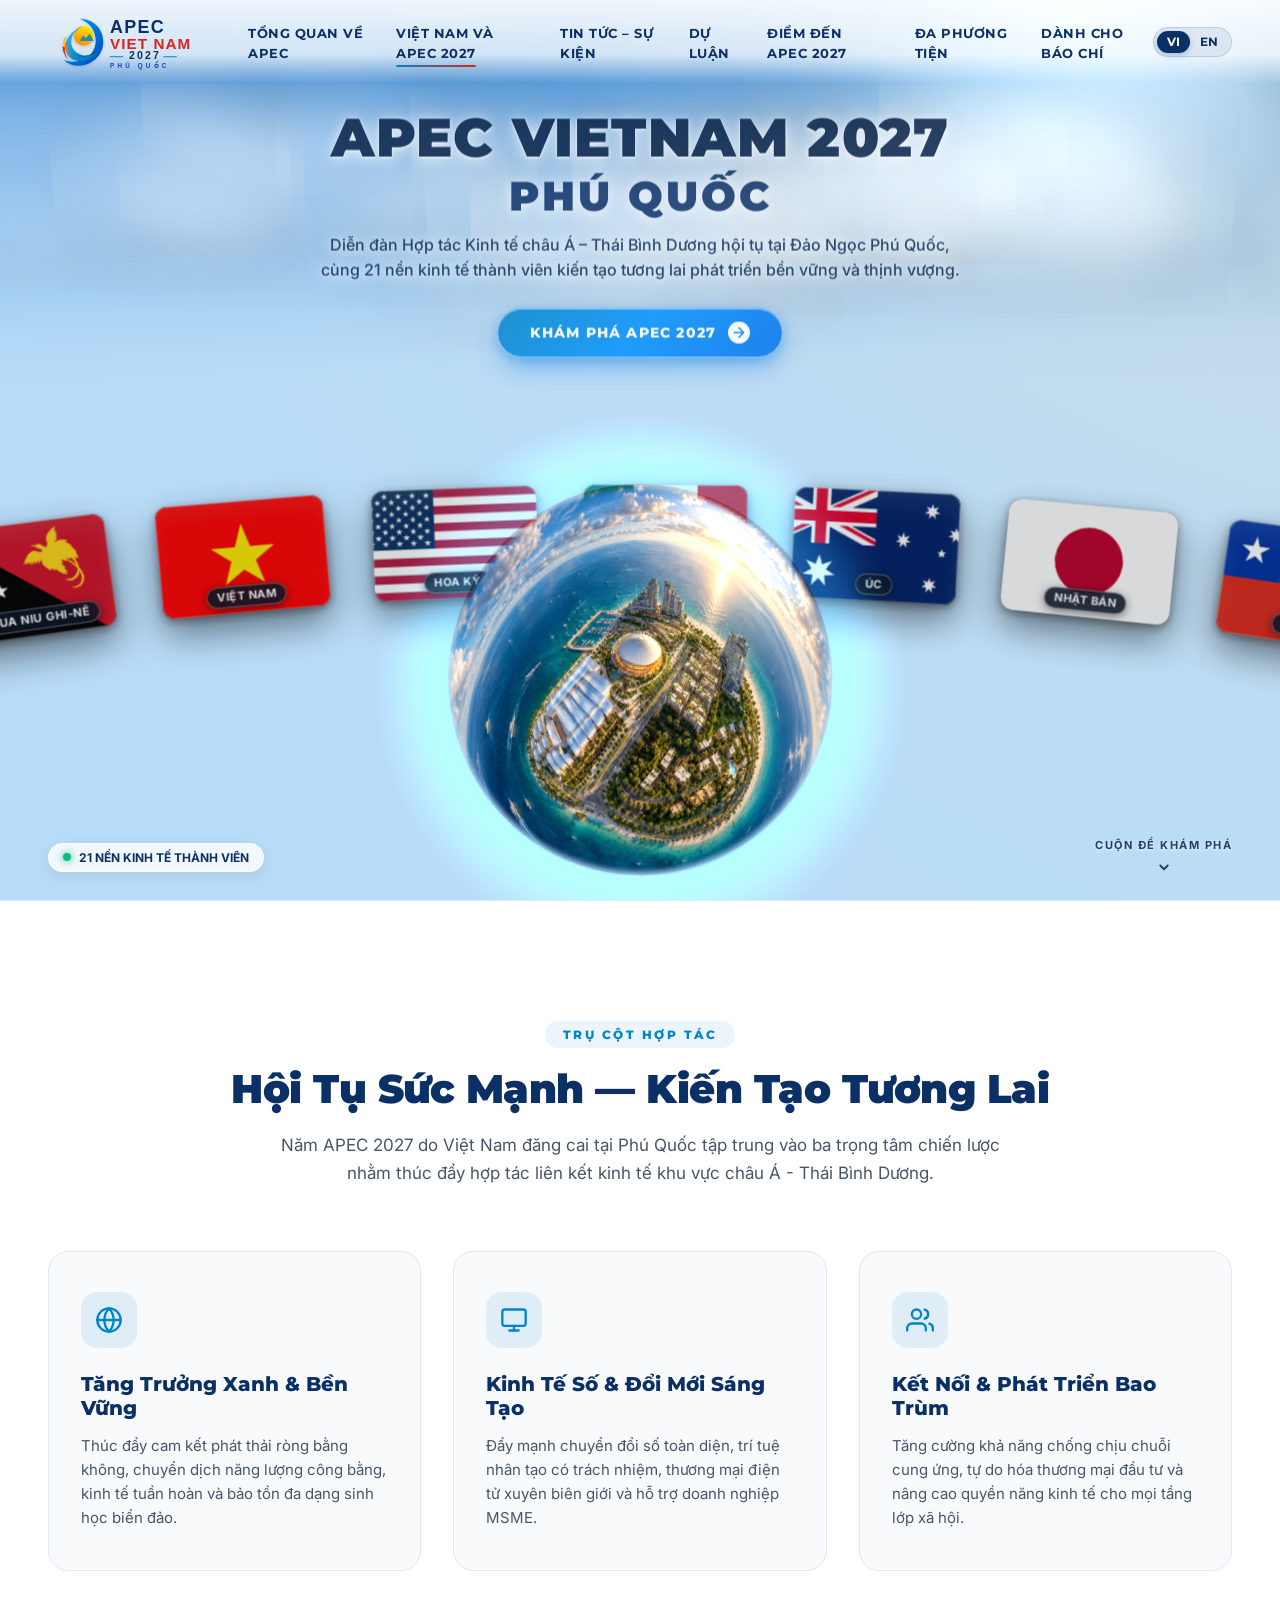
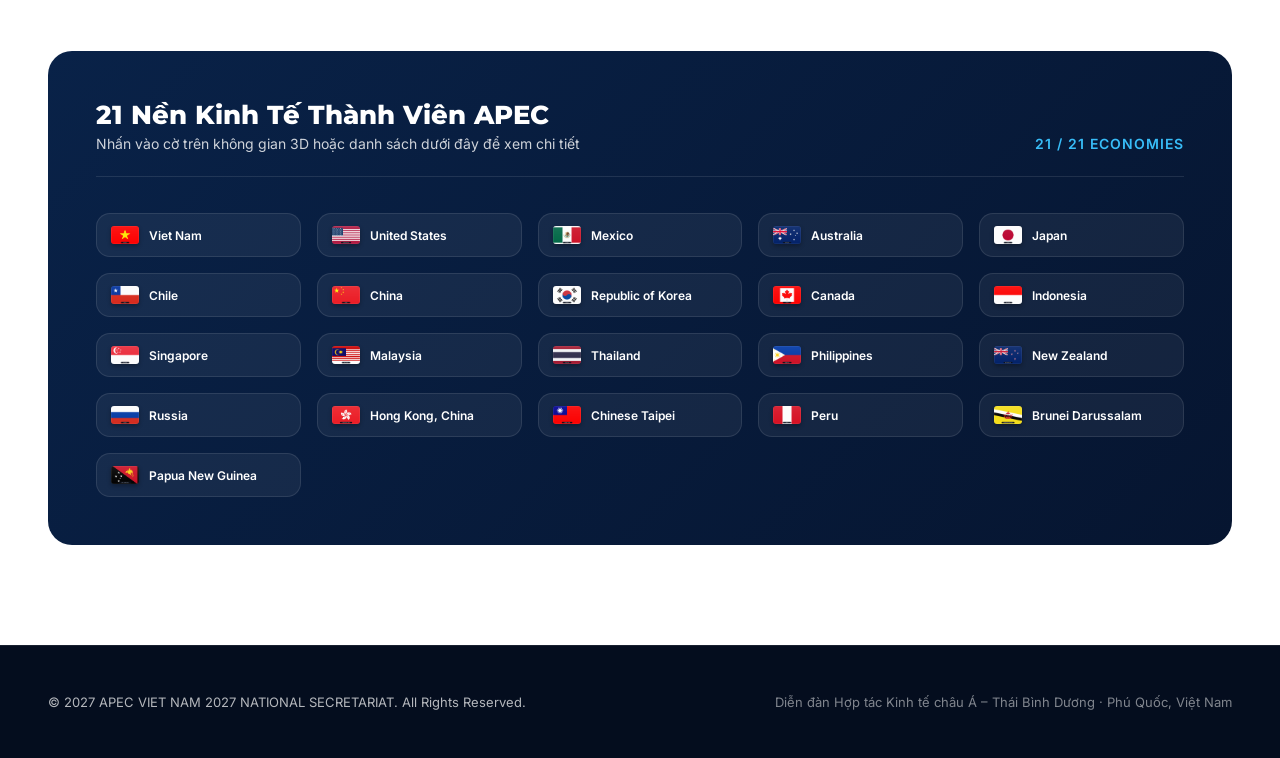
==== index.html @ c832817a "Initial APEC" ====
<!DOCTYPE html>
<html lang="vi">
<head>
  <meta charset="UTF-8">
  <meta name="viewport" content="width=device-width, initial-scale=1.0, maximum-scale=5.0">
  <meta http-equiv="X-UA-Compatible" content="IE=edge">
  
  <title>APEC VIET NAM 2027 — PHÚ QUỐC | Diễn đàn Hợp tác Kinh tế châu Á - Thái Bình Dương</title>
  <meta name="description" content="Trang thông tin chính thức Năm APEC Việt Nam 2027 tổ chức tại Đảo Ngọc Phú Quốc. Hội tụ 21 nền kinh tế thành viên, kiến tạo tương lai phát triển bền vững, bao trùm và thịnh vượng.">
  <meta name="keywords" content="APEC 2027, APEC Viet Nam 2027, Phu Quoc, Vietnam, Asia-Pacific Economic Cooperation, Hoi nghi thuong dinh APEC">
  
  <!-- Open Graph / Social -->
  <meta property="og:type" content="website">
  <meta property="og:title" content="APEC VIET NAM 2027 — PHÚ QUỐC">
  <meta property="og:description" content="Hội tụ sức mạnh — Kiến tạo tương lai. 21 nền kinh tế thành viên hội tụ tại Đảo Ngọc Phú Quốc, Việt Nam.">
  <meta property="og:image" content="assets/phuquoc-fisheye.jpg">

  <!-- Google Fonts: Montserrat, Inter, Poppins, Playfair Display -->
  <link rel="preconnect" href="https://fonts.googleapis.com">
  <link rel="preconnect" href="https://fonts.gstatic.com" crossorigin>
  <link href="https://fonts.googleapis.com/css2?family=Inter:wght@400;500;600;700&family=Montserrat:wght@600;700;800;900&family=Playfair+Display:ital,wght@0,700;0,900;1,700&family=Poppins:wght@700;800;900&display=swap" rel="stylesheet">

  <!-- Core Stylesheets -->
  <link rel="stylesheet" href="css/main.css">
  <link rel="stylesheet" href="css/hero.css">

  <link rel="icon" type="image/svg+xml" href="assets/logo.svg">
</head>
<body>

  <!-- Cinematic Intro Curtain (0.0s -> 1.2s) -->
  <div id="intro-curtain">
    <div class="intro-loader-pulse"></div>
    <button class="skip-intro-btn" id="skip-intro-btn" data-i18n-vi="Bỏ qua mở đầu" data-i18n-en="Skip Intro">Bỏ qua mở đầu</button>
  </div>

  <!-- Navigation Header (Matching Summit Reference) -->
  <header class="main-header" role="banner">
    <div class="header-left">
      <a href="#" class="brand-logo-link" aria-label="APEC VIET NAM 2027 Trang chủ">
        <img src="assets/logo.svg" alt="APEC VIET NAM 2027 Logo" class="summit-logo-img">
      </a>
    </div>

    <nav class="header-center" aria-label="Điều hướng chính">
      <ul class="nav-menu">
        <li><a href="#about" class="nav-link" data-i18n-vi="TỔNG QUAN VỀ APEC" data-i18n-en="ABOUT APEC">TỔNG QUAN VỀ APEC</a></li>
        <li><a href="#vietnam" class="nav-link active" data-i18n-vi="VIỆT NAM VÀ APEC 2027" data-i18n-en="VIET NAM & APEC 2027">VIỆT NAM VÀ APEC 2027</a></li>
        <li><a href="#news" class="nav-link" data-i18n-vi="TIN TỨC – SỰ KIỆN" data-i18n-en="NEWS & EVENTS">TIN TỨC – SỰ KIỆN</a></li>
        <li><a href="#opinions" class="nav-link" data-i18n-vi="DỰ LUẬN" data-i18n-en="PUBLIC OPINION">DỰ LUẬN</a></li>
        <li><a href="#destination" class="nav-link" data-i18n-vi="ĐIỂM ĐẾN APEC 2027" data-i18n-en="DESTINATION PHU QUOC">ĐIỂM ĐẾN APEC 2027</a></li>
        <li><a href="#media" class="nav-link" data-i18n-vi="ĐA PHƯƠNG TIỆN" data-i18n-en="MULTIMEDIA">ĐA PHƯƠNG TIỆN</a></li>
        <li><a href="#press" class="nav-link" data-i18n-vi="DÀNH CHO BÁO CHÍ" data-i18n-en="PRESS CENTER">DÀNH CHO BÁO CHÍ</a></li>
      </ul>
    </nav>

    <div class="header-actions">
      <!-- Language Switcher -->
      <div class="lang-selector" role="group" aria-label="Ngôn ngữ">
        <button class="lang-btn active" data-lang="vi" aria-label="Tiếng Việt">VI</button>
        <button class="lang-btn" data-lang="en" aria-label="English">EN</button>
      </div>

      <!-- Mobile Hamburger -->
      <button class="mobile-menu-toggle" id="mobile-menu-toggle" aria-label="Mở thực đơn">
        <svg width="24" height="24" viewBox="0 0 24 24" fill="none" stroke="currentColor" stroke-width="2.2" stroke-linecap="round">
          <line x1="3" y1="12" x2="21" y2="12"></line>
          <line x1="3" y1="6" x2="21" y2="6"></line>
          <line x1="3" y1="18" x2="21" y2="18"></line>
        </svg>
      </button>
    </div>
  </header>

  <!-- Mobile Nav Drawer -->
  <div class="mobile-nav-drawer" id="mobile-nav-drawer">
    <ul class="mobile-nav-list">
      <li><a href="#about" class="mobile-nav-link" data-i18n-vi="TỔNG QUAN VỀ APEC" data-i18n-en="ABOUT APEC">TỔNG QUAN VỀ APEC</a></li>
      <li><a href="#vietnam" class="mobile-nav-link" data-i18n-vi="VIỆT NAM VÀ APEC 2027" data-i18n-en="VIET NAM & APEC 2027">VIỆT NAM VÀ APEC 2027</a></li>
      <li><a href="#news" class="mobile-nav-link" data-i18n-vi="TIN TỨC – SỰ KIỆN" data-i18n-en="NEWS & EVENTS">TIN TỨC – SỰ KIỆN</a></li>
      <li><a href="#destination" class="mobile-nav-link" data-i18n-vi="ĐIỂM ĐẾN APEC 2027" data-i18n-en="DESTINATION PHU QUOC">ĐIỂM ĐẾN APEC 2027</a></li>
      <li><a href="#press" class="mobile-nav-link" data-i18n-vi="DÀNH CHO BÁO CHÍ" data-i18n-en="PRESS CENTER">DÀNH CHO BÁO CHÍ</a></li>
    </ul>
  </div>

  <main>
    <!-- HERO SECTION: 3D INTERACTIVE VIEWPORT -->
    <section class="hero-viewport" id="hero-section" aria-label="Khám phá tương tác 3D APEC 2027">
      
      <!-- Layer 01: Sky & Atmospheric Environment Canvas (Background) -->
      <canvas id="sky-canvas" class="hero-canvas"></canvas>

      <!-- Layer 02: The Carousel — A True 3D Perspective Ring (Exact Summit Spec) -->
      <div class="showcase-wrapper" id="ring-container">
        <div class="showcase" id="ring-showcase">
          <div class="ring" id="perspective-ring"></div>
        </div>
      </div>

      <!-- Layer 03: Central Phu Quoc Island World Canvas (Foreground) -->
      <canvas id="island-canvas" class="hero-canvas"></canvas>

      <!-- Typography & Branding Overlay (Aligned with Concept Reference) -->
      <div class="hero-overlay">
        <div class="hero-content">
          <h1 class="hero-title-main">APEC VIETNAM 2027</h1>
          <h2 class="hero-title-sub">PHÚ QUỐC</h2>
          
          <p class="hero-description" 
             data-i18n-vi="Diễn đàn Hợp tác Kinh tế châu Á – Thái Bình Dương hội tụ tại Đảo Ngọc Phú Quốc, cùng 21 nền kinh tế thành viên kiến tạo tương lai phát triển bền vững và thịnh vượng."
             data-i18n-en="The Asia-Pacific Economic Cooperation summit convenes in the Pearl Island of Phu Quoc, uniting 21 member economies to foster resilient, inclusive and sustainable shared prosperity.">
            Diễn đàn Hợp tác Kinh tế châu Á – Thái Bình Dương hội tụ tại Đảo Ngọc Phú Quốc, cùng 21 nền kinh tế thành viên kiến tạo tương lai phát triển bền vững và thịnh vượng.
          </p>

          <a href="#summit-pillars" class="hero-cta-btn" id="explore-cta-btn">
            <span data-i18n-vi="KHÁM PHÁ APEC 2027" data-i18n-en="EXPLORE APEC 2027">KHÁM PHÁ APEC 2027</span>
            <svg width="20" height="20" viewBox="0 0 24 24" fill="none" stroke="currentColor" stroke-width="2.2" stroke-linecap="round" stroke-linejoin="round">
              <path d="M5 12h14M12 5l7 7-7 7"/>
            </svg>
          </a>
        </div>
      </div>

      <!-- Bottom Interactive HUD / Controls -->
      <div class="hero-hud">
        <div class="hud-left">
          <div class="hud-badge">
            <span class="hud-dot"></span>
            <span data-i18n-vi="21 NỀN KINH TẾ THÀNH VIÊN" data-i18n-en="21 MEMBER ECONOMIES">21 NỀN KINH TẾ THÀNH VIÊN</span>
          </div>
        </div>

        <div class="hud-center">
          <a href="#summit-pillars" class="scroll-indicator" aria-label="Cuộn xuống để khám phá thêm">
            <span data-i18n-vi="CUỘN ĐỂ KHÁM PHÁ" data-i18n-en="SCROLL TO EXPLORE">CUỘN ĐỂ KHÁM PHÁ</span>
            <svg class="scroll-arrow" width="18" height="18" viewBox="0 0 24 24" fill="none" stroke="currentColor" stroke-width="2.5" stroke-linecap="round">
              <path d="M7 10l5 5 5-5"/>
            </svg>
          </a>
        </div>
      </div>

      <!-- Hover Tooltip for 3D Flags -->
      <div class="flag-tooltip" id="flag-tooltip" aria-hidden="true">
        <div class="flag-tooltip-content">
          <img src="assets/flags/vn.png" alt="" class="tooltip-flag-thumb" id="tooltip-flag-thumb">
          <div class="tooltip-info">
            <span class="tooltip-name" id="tooltip-economy-name">VIỆT NAM</span>
            <span class="tooltip-sub" id="tooltip-economy-sub">NỀN KINH TẾ CHỦ NHÀ APEC 2027</span>
          </div>
        </div>
      </div>
    </section>

    <!-- SECTION 2: SUMMIT PILLARS & 21 MEMBER ECONOMIES DIRECTORY -->
    <section class="content-section" id="summit-pillars">
      <div class="section-container">
        
        <div class="section-header-block">
          <span class="section-tag" data-i18n-vi="TRỤ CỘT HỢP TÁC" data-i18n-en="COOPERATION PILLARS">TRỤ CỘT HỢP TÁC</span>
          <h2 class="section-title" data-i18n-vi="Hội Tụ Sức Mạnh — Kiến Tạo Tương Lai" data-i18n-en="Converging Strength — Shaping the Future">
            Hội Tụ Sức Mạnh — Kiến Tạo Tương Lai
          </h2>
          <p class="section-desc" 
             data-i18n-vi="Năm APEC 2027 do Việt Nam đăng cai tại Phú Quốc tập trung vào ba trọng tâm chiến lược nhằm thúc đẩy hợp tác liên kết kinh tế khu vực châu Á - Thái Bình Dương."
             data-i18n-en="APEC Viet Nam 2027 in Phu Quoc focuses on three strategic pillars to advance regional economic integration across the Asia-Pacific.">
            Năm APEC 2027 do Việt Nam đăng cai tại Phú Quốc tập trung vào ba trọng tâm chiến lược nhằm thúc đẩy hợp tác liên kết kinh tế khu vực châu Á - Thái Bình Dương.
          </p>
        </div>

        <!-- Pillars Grid -->
        <div class="pillars-grid">
          <div class="pillar-card">
            <div class="pillar-icon">
              <svg width="28" height="28" viewBox="0 0 24 24" fill="none" stroke="currentColor" stroke-width="2" stroke-linecap="round">
                <circle cx="12" cy="12" r="10"></circle>
                <path d="M12 2a14.5 14.5 0 0 0 0 20 14.5 14.5 0 0 0 0-20"></path>
                <path d="M2 12h20"></path>
              </svg>
            </div>
            <h3 class="pillar-title" data-i18n-vi="Tăng Trưởng Xanh & Bền Vững" data-i18n-en="Green & Sustainable Growth">
              Tăng Trưởng Xanh & Bền Vững
            </h3>
            <p class="pillar-text"
               data-i18n-vi="Thúc đẩy cam kết phát thải ròng bằng không, chuyển dịch năng lượng công bằng, kinh tế tuần hoàn và bảo tồn đa dạng sinh học biển đảo."
               data-i18n-en="Accelerating net-zero transitions, circular economy models, clean energy integration, and marine biodiversity stewardship.">
              Thúc đẩy cam kết phát thải ròng bằng không, chuyển dịch năng lượng công bằng, kinh tế tuần hoàn và bảo tồn đa dạng sinh học biển đảo.
            </p>
          </div>

          <div class="pillar-card">
            <div class="pillar-icon">
              <svg width="28" height="28" viewBox="0 0 24 24" fill="none" stroke="currentColor" stroke-width="2" stroke-linecap="round">
                <rect x="2" y="3" width="20" height="14" rx="2" ry="2"></rect>
                <line x1="8" y1="21" x2="16" y2="21"></line>
                <line x1="12" y1="17" x2="12" y2="21"></line>
              </svg>
            </div>
            <h3 class="pillar-title" data-i18n-vi="Kinh Tế Số & Đổi Mới Sáng Tạo" data-i18n-en="Digital Economy & Innovation">
              Kinh Tế Số & Đổi Mới Sáng Tạo
            </h3>
            <p class="pillar-text"
               data-i18n-vi="Đẩy mạnh chuyển đổi số toàn diện, trí tuệ nhân tạo có trách nhiệm, thương mại điện tử xuyên biên giới và hỗ trợ doanh nghiệp MSME."
               data-i18n-en="Advancing comprehensive digital transformation, responsible AI, cross-border e-commerce, and MSME digital enablement.">
              Đẩy mạnh chuyển đổi số toàn diện, trí tuệ nhân tạo có trách nhiệm, thương mại điện tử xuyên biên giới và hỗ trợ doanh nghiệp MSME.
            </p>
          </div>

          <div class="pillar-card">
            <div class="pillar-icon">
              <svg width="28" height="28" viewBox="0 0 24 24" fill="none" stroke="currentColor" stroke-width="2" stroke-linecap="round">
                <path d="M17 21v-2a4 4 0 0 0-4-4H5a4 4 0 0 0-4 4v2"></path>
                <circle cx="9" cy="7" r="4"></circle>
                <path d="M23 21v-2a4 4 0 0 0-3-3.87"></path>
                <path d="M16 3.13a4 4 0 0 1 0 7.75"></path>
              </svg>
            </div>
            <h3 class="pillar-title" data-i18n-vi="Kết Nối & Phát Triển Bao Trùm" data-i18n-en="Connectivity & Inclusivity">
              Kết Nối & Phát Triển Bao Trùm
            </h3>
            <p class="pillar-text"
               data-i18n-vi="Tăng cường khả năng chống chịu chuỗi cung ứng, tự do hóa thương mại đầu tư và nâng cao quyền năng kinh tế cho mọi tầng lớp xã hội."
               data-i18n-en="Fortifying supply chain resilience, high-standard trade facilitation, and inclusive economic empowerment for all communities.">
              Tăng cường khả năng chống chịu chuỗi cung ứng, tự do hóa thương mại đầu tư và nâng cao quyền năng kinh tế cho mọi tầng lớp xã hội.
            </p>
          </div>
        </div>

        <!-- 21 Member Economies Directory -->
        <div class="economies-roster">
          <div class="roster-header">
            <div>
              <h3 class="roster-title" data-i18n-vi="21 Nền Kinh Tế Thành Viên APEC" data-i18n-en="21 APEC Member Economies">
                21 Nền Kinh Tế Thành Viên APEC
              </h3>
              <p style="font-size: 14px; opacity: 0.8; margin-top: 4px;" data-i18n-vi="Nhấn vào cờ trên không gian 3D hoặc danh sách dưới đây để xem chi tiết" data-i18n-en="Click any flag in 3D or the list below to view economy profile">
                Nhấn vào cờ trên không gian 3D hoặc danh sách dưới đây để xem chi tiết
              </p>
            </div>
            <div class="roster-count">21 / 21 ECONOMIES</div>
          </div>

          <div class="economies-grid" id="economies-grid-container">
            <!-- Dynamically populated from APEC_CONFIG in main.js -->
          </div>
        </div>

      </div>
    </section>
  </main>

  <!-- Member Economy Inspection Modal Dialog -->
  <div class="modal-backdrop" id="modal-backdrop"></div>
  <div class="economy-modal" id="economy-modal" role="dialog" aria-modal="true">
    <button class="modal-close-btn" id="close-modal-btn" aria-label="Đóng cửa sổ">
      <svg width="20" height="20" viewBox="0 0 24 24" fill="none" stroke="currentColor" stroke-width="2.5" stroke-linecap="round">
        <line x1="18" y1="6" x2="6" y2="18"></line>
        <line x1="6" y1="6" x2="18" y2="18"></line>
      </svg>
    </button>

    <div class="modal-header-row">
      <img src="assets/flags/vn.png" alt="" class="modal-flag-img" id="modal-flag">
      <div class="modal-title-group">
        <h3 id="modal-name">VIỆT NAM</h3>
        <p class="modal-official-name" id="modal-official">Socialist Republic of Viet Nam</p>
      </div>
    </div>

    <div class="modal-meta-grid">
      <div class="meta-item">
        <label data-i18n-vi="Khu vực" data-i18n-en="Region">Khu vực</label>
        <span id="modal-region">Southeast Asia</span>
      </div>
      <div class="meta-item">
        <label data-i18n-vi="Gia nhập APEC" data-i18n-en="Joined APEC">Gia nhập APEC</label>
        <span id="modal-year">1998</span>
      </div>
      <div class="meta-item" style="grid-column: span 2;">
        <label data-i18n-vi="Tư cách" data-i18n-en="Status">Tư cách</label>
        <span id="modal-status">Nền kinh tế Chủ nhà (Host Economy)</span>
      </div>
    </div>

    <div class="modal-theme-box">
      <p id="modal-theme">Host Economy — APEC 2027 Phú Quốc</p>
    </div>
  </div>

  <!-- Semantic Footer -->
  <footer class="main-footer">
    <div class="footer-content">
      <p>&copy; 2027 APEC VIET NAM 2027 NATIONAL SECRETARIAT. All Rights Reserved.</p>
      <p style="opacity: 0.7;">Diễn đàn Hợp tác Kinh tế châu Á – Thái Bình Dương · Phú Quốc, Việt Nam</p>
    </div>
  </footer>

  <!-- Script dependencies (Local & Offline Ready) -->
  <script src="libs/three.min.js"></script>
  <script src="libs/gsap.min.js"></script>
  
  <!-- Summit Application Logic -->
  <script src="js/config.js"></script>
  <script src="js/sky.js"></script>
  <script src="js/phuquoc.js"></script>
  <script src="js/flags.js"></script>
  <script src="js/ring.js"></script>
  <script src="js/scene.js"></script>
  <script src="js/interaction.js"></script>
  <script src="js/intro.js"></script>
  <script src="js/main.js"></script>

  <!-- Auto-populate 21 economies list in Section 2 -->
  <script>
    document.addEventListener('DOMContentLoaded', () => {
      const grid = document.getElementById('economies-grid-container');
      if (grid && window.APEC_CONFIG) {
        window.APEC_CONFIG.memberEconomies.forEach(eco => {
          const pill = document.createElement('div');
          pill.className = 'economy-pill';
          pill.innerHTML = `
            <img src="${eco.flagUrl}" alt="${eco.name}" class="economy-pill-flag">
            <span class="economy-pill-name">${eco.name}</span>
          `;
          pill.addEventListener('click', () => {
            if (window.apecApp && window.apecApp.interaction) {
              window.apecApp.interaction.openEconomyModal(eco);
            }
          });
          grid.appendChild(pill);
        });
      }
    });
  </script>
</body>
</html>
---- css/main.css ----
/* ==========================================================================
   APEC VIET NAM 2027 — Design System & Main Stylesheet
   Host City: Phú Quốc, Kiên Giang, Việt Nam
   ========================================================================== */

:root {
  /* Official Summit Color Palette */
  --color-primary-navy: #0B3066;
  --color-deep-blue: #08214D;
  --color-ocean-cyan: #0284C7;
  --color-tropical-sky: #38BDF8;
  --color-sky-light: #E0F2FE;
  --color-sunrise-gold: #F59E0B;
  --color-vietnam-red: #DA251D;
  
  /* Diplomatic Neutrals */
  --color-bg-light: #F8FAFC;
  --color-text-dark: #0F172A;
  --color-text-muted: #475569;
  --color-text-light: #FFFFFF;
  --color-text-subtle: rgba(255, 255, 255, 0.78);
  
  /* Glassmorphism Tokens */
  --glass-bg-nav: rgba(255, 255, 255, 0.72);
  --glass-border-nav: rgba(255, 255, 255, 0.45);
  --glass-shadow: 0 16px 36px -8px rgba(11, 48, 102, 0.12), 0 4px 12px rgba(0, 0, 0, 0.04);
  --glass-card: rgba(255, 255, 255, 0.88);
  --glass-card-border: rgba(255, 255, 255, 0.6);
  
  /* Typography */
  --font-heading: 'Montserrat', -apple-system, BlinkMacSystemFont, 'Segoe UI', Roboto, sans-serif;
  --font-body: 'Inter', -apple-system, BlinkMacSystemFont, 'Segoe UI', Roboto, sans-serif;
  
  /* Layout */
  --header-height: 84px;
  --container-max: 1360px;
  --transition-smooth: cubic-bezier(0.16, 1, 0.3, 1);
}

/* Reset & Base */
*, *::before, *::after {
  box-sizing: border-box;
  margin: 0;
  padding: 0;
}

html {
  font-family: var(--font-body);
  color: var(--color-text-dark);
  background-color: #0b2447;
  scroll-behavior: smooth;
  -webkit-font-smoothing: antialiased;
  -moz-osx-font-smoothing: grayscale;
}

body {
  overflow-x: hidden;
  position: relative;
  min-height: 100vh;
}

body.modal-open {
  overflow: hidden;
}

/* Navigation Header */
.main-header {
  position: fixed;
  top: 0;
  left: 0;
  width: 100%;
  height: var(--header-height);
  z-index: 100;
  display: flex;
  align-items: center;
  justify-content: space-between;
  padding: 0 48px;
  background: linear-gradient(180deg, rgba(255, 255, 255, 0.92) 0%, rgba(255, 255, 255, 0.75) 65%, rgba(255, 255, 255, 0) 100%);
  backdrop-filter: blur(12px);
  -webkit-backdrop-filter: blur(12px);
  transition: background 0.4s ease, box-shadow 0.4s ease;
}

.header-left {
  display: flex;
  align-items: center;
  gap: 16px;
}

.brand-logo-link {
  display: flex;
  align-items: center;
  text-decoration: none;
  transition: transform 0.3s ease;
}

.brand-logo-link:hover {
  transform: scale(1.02);
}

.summit-logo-img {
  height: 58px;
  width: auto;
  object-fit: contain;
}

/* Nav Menu Items (Matching Summit Reference) */
.nav-menu {
  display: flex;
  align-items: center;
  gap: 28px;
  list-style: none;
}

.nav-link {
  font-family: var(--font-heading);
  font-size: 13px;
  font-weight: 700;
  letter-spacing: 0.5px;
  color: var(--color-primary-navy);
  text-decoration: none;
  text-transform: uppercase;
  position: relative;
  padding: 6px 0;
  transition: color 0.25s ease;
}

.nav-link::after {
  content: '';
  position: absolute;
  bottom: 0;
  left: 0;
  width: 0;
  height: 2.5px;
  background: linear-gradient(90deg, var(--color-ocean-cyan), var(--color-vietnam-red));
  border-radius: 2px;
  transition: width 0.3s var(--transition-smooth);
}

.nav-link:hover {
  color: var(--color-ocean-cyan);
}

.nav-link:hover::after,
.nav-link.active::after {
  width: 100%;
}

/* Header Utilities */
.header-actions {
  display: flex;
  align-items: center;
  gap: 14px;
}

/* Language Pill */
.lang-selector {
  display: flex;
  background: rgba(11, 48, 102, 0.08);
  border: 1px solid rgba(11, 48, 102, 0.15);
  border-radius: 20px;
  padding: 3px;
}

.lang-btn {
  background: none;
  border: none;
  font-family: var(--font-heading);
  font-size: 11.5px;
  font-weight: 700;
  padding: 4px 10px;
  border-radius: 16px;
  cursor: pointer;
  color: var(--color-primary-navy);
  transition: all 0.25s ease;
}

.lang-btn.active {
  background: var(--color-primary-navy);
  color: #fff;
  box-shadow: 0 2px 6px rgba(11, 48, 102, 0.25);
}

/* Controls Pill Button */
.ui-icon-btn {
  background: rgba(255, 255, 255, 0.85);
  border: 1px solid rgba(11, 48, 102, 0.15);
  border-radius: 20px;
  padding: 6px 12px;
  display: flex;
  align-items: center;
  gap: 6px;
  color: var(--color-primary-navy);
  font-size: 12px;
  font-weight: 600;
  cursor: pointer;
  transition: all 0.25s ease;
  backdrop-filter: blur(8px);
}

.ui-icon-btn:hover {
  background: #ffffff;
  border-color: var(--color-ocean-cyan);
  transform: translateY(-1px);
  box-shadow: 0 4px 10px rgba(11, 48, 102, 0.12);
}

.ui-icon-btn.active {
  background: var(--color-ocean-cyan);
  color: #ffffff;
  border-color: var(--color-ocean-cyan);
}

.mobile-menu-toggle {
  display: none;
  background: none;
  border: none;
  cursor: pointer;
  padding: 8px;
  color: var(--color-primary-navy);
}

/* Mobile Nav Drawer */
.mobile-nav-drawer {
  display: none;
  position: fixed;
  top: var(--header-height);
  left: 0;
  width: 100%;
  background: rgba(255, 255, 255, 0.98);
  backdrop-filter: blur(20px);
  border-bottom: 1px solid rgba(11, 48, 102, 0.1);
  padding: 24px;
  z-index: 99;
  box-shadow: 0 12px 30px rgba(0, 0, 0, 0.1);
  transform: translateY(-100%);
  opacity: 0;
  transition: all 0.35s var(--transition-smooth);
}

.mobile-nav-drawer.active {
  display: block;
  transform: translateY(0);
  opacity: 1;
}

.mobile-nav-list {
  list-style: none;
  display: flex;
  flex-direction: column;
  gap: 16px;
}

.mobile-nav-link {
  font-family: var(--font-heading);
  font-size: 15px;
  font-weight: 700;
  color: var(--color-primary-navy);
  text-decoration: none;
}

/* Section 2: Summit Pillars & Host City Showcase */
.content-section {
  position: relative;
  background: #FFFFFF;
  padding: 120px 48px 100px;
  z-index: 10;
  border-top: 1px solid rgba(2, 132, 199, 0.15);
}

.section-container {
  max-width: var(--container-max);
  margin: 0 auto;
}

/* Elegant decorative divider inspired by APEC wave motif */
.summit-wave-divider {
  position: absolute;
  top: -48px;
  left: 0;
  width: 100%;
  height: 48px;
  pointer-events: none;
  overflow: hidden;
}

.section-header-block {
  text-align: center;
  margin-bottom: 64px;
}

.section-tag {
  display: inline-block;
  font-family: var(--font-heading);
  font-size: 12px;
  font-weight: 800;
  letter-spacing: 2.5px;
  text-transform: uppercase;
  color: var(--color-ocean-cyan);
  background: rgba(2, 132, 199, 0.08);
  padding: 6px 18px;
  border-radius: 24px;
  margin-bottom: 16px;
}

.section-title {
  font-family: var(--font-heading);
  font-size: 40px;
  font-weight: 900;
  color: var(--color-primary-navy);
  letter-spacing: -0.5px;
  margin-bottom: 18px;
}

.section-desc {
  max-width: 720px;
  margin: 0 auto;
  font-size: 17px;
  line-height: 1.65;
  color: var(--color-text-muted);
}

/* Summit Pillars Grid */
.pillars-grid {
  display: grid;
  grid-template-columns: repeat(3, 1fr);
  gap: 32px;
  margin-bottom: 80px;
}

.pillar-card {
  background: #F8FAFC;
  border: 1px solid #E2E8F0;
  border-radius: 20px;
  padding: 40px 32px;
  transition: all 0.35s var(--transition-smooth);
  position: relative;
  overflow: hidden;
}

.pillar-card::before {
  content: '';
  position: absolute;
  top: 0;
  left: 0;
  width: 100%;
  height: 4px;
  background: linear-gradient(90deg, var(--color-ocean-cyan), var(--color-vietnam-red));
  opacity: 0;
  transition: opacity 0.3s ease;
}

.pillar-card:hover {
  transform: translateY(-8px);
  background: #FFFFFF;
  box-shadow: 0 20px 40px rgba(11, 48, 102, 0.08);
  border-color: rgba(2, 132, 199, 0.3);
}

.pillar-card:hover::before {
  opacity: 1;
}

.pillar-icon {
  width: 56px;
  height: 56px;
  border-radius: 16px;
  background: rgba(2, 132, 199, 0.1);
  display: flex;
  align-items: center;
  justify-content: center;
  color: var(--color-ocean-cyan);
  margin-bottom: 24px;
}

.pillar-title {
  font-family: var(--font-heading);
  font-size: 20px;
  font-weight: 800;
  color: var(--color-primary-navy);
  margin-bottom: 14px;
}

.pillar-text {
  font-size: 15px;
  line-height: 1.6;
  color: var(--color-text-muted);
}

/* 21 Member Economies Directory Strip */
.economies-roster {
  margin-top: 60px;
  background: linear-gradient(135deg, #092248 0%, #061530 100%);
  border-radius: 24px;
  padding: 48px;
  color: #fff;
}

.roster-header {
  display: flex;
  justify-content: space-between;
  align-items: flex-end;
  margin-bottom: 36px;
  border-bottom: 1px solid rgba(255, 255, 255, 0.1);
  padding-bottom: 24px;
}

.roster-title {
  font-family: var(--font-heading);
  font-size: 26px;
  font-weight: 800;
}

.roster-count {
  font-size: 14px;
  color: var(--color-tropical-sky);
  font-weight: 600;
  letter-spacing: 1px;
}

.economies-grid {
  display: grid;
  grid-template-columns: repeat(7, 1fr);
  gap: 16px;
}

.economy-pill {
  background: rgba(255, 255, 255, 0.06);
  border: 1px solid rgba(255, 255, 255, 0.1);
  border-radius: 14px;
  padding: 12px 14px;
  display: flex;
  align-items: center;
  gap: 10px;
  cursor: pointer;
  transition: all 0.25s ease;
}

.economy-pill:hover {
  background: rgba(255, 255, 255, 0.15);
  border-color: var(--color-tropical-sky);
  transform: translateY(-3px);
}

.economy-pill-flag {
  width: 28px;
  height: 18px;
  object-fit: cover;
  border-radius: 3px;
  box-shadow: 0 2px 4px rgba(0, 0, 0, 0.3);
}

.economy-pill-name {
  font-size: 12px;
  font-weight: 600;
  color: #fff;
  white-space: nowrap;
  overflow: hidden;
  text-overflow: ellipsis;
}

/* Footer */
.main-footer {
  background: #040D1E;
  color: rgba(255, 255, 255, 0.7);
  padding: 48px;
  font-size: 13px;
  border-top: 1px solid rgba(255, 255, 255, 0.08);
}

.footer-content {
  max-width: var(--container-max);
  margin: 0 auto;
  display: flex;
  justify-content: space-between;
  align-items: center;
}

/* Member Economy Details Modal */
.modal-backdrop {
  position: fixed;
  inset: 0;
  background: rgba(4, 13, 30, 0.75);
  backdrop-filter: blur(8px);
  -webkit-backdrop-filter: blur(8px);
  z-index: 1000;
  opacity: 0;
  pointer-events: none;
  transition: opacity 0.35s ease;
}

.economy-modal {
  position: fixed;
  top: 50%;
  left: 50%;
  transform: translate(-50%, -50%) scale(0.92);
  width: 90%;
  max-width: 580px;
  background: #FFFFFF;
  border-radius: 28px;
  padding: 36px;
  box-shadow: 0 32px 64px -12px rgba(0, 0, 0, 0.4);
  z-index: 1001;
  opacity: 0;
  pointer-events: none;
  transition: all 0.35s var(--transition-smooth);
}

.economy-modal.active,
.modal-backdrop.active {
  opacity: 1;
  pointer-events: auto;
}

.economy-modal.active {
  transform: translate(-50%, -50%) scale(1);
}

.modal-close-btn {
  position: absolute;
  top: 24px;
  right: 24px;
  background: #F1F5F9;
  border: none;
  border-radius: 50%;
  width: 40px;
  height: 40px;
  display: flex;
  align-items: center;
  justify-content: center;
  cursor: pointer;
  color: var(--color-text-dark);
  transition: all 0.2s ease;
}

.modal-close-btn:hover {
  background: #E2E8F0;
  transform: rotate(90deg);
}

.modal-header-row {
  display: flex;
  align-items: center;
  gap: 20px;
  margin-bottom: 24px;
}

.modal-flag-img {
  width: 72px;
  height: 144px;
  object-fit: cover;
  border-radius: 12px;
  box-shadow: 0 8px 16px rgba(0, 0, 0, 0.15);
}

.modal-title-group h3 {
  font-family: var(--font-heading);
  font-size: 24px;
  font-weight: 900;
  color: var(--color-primary-navy);
  margin-bottom: 4px;
}

.modal-official-name {
  font-size: 13.5px;
  color: var(--color-text-muted);
  line-height: 1.4;
}

.modal-meta-grid {
  display: grid;
  grid-template-columns: 1fr 1fr;
  gap: 16px;
  background: #F8FAFC;
  border-radius: 16px;
  padding: 18px;
  margin-bottom: 20px;
}

.meta-item label {
  display: block;
  font-size: 11px;
  font-weight: 700;
  text-transform: uppercase;
  letter-spacing: 1px;
  color: var(--color-ocean-cyan);
  margin-bottom: 4px;
}

.meta-item span {
  font-size: 14px;
  font-weight: 600;
  color: var(--color-text-dark);
}

.modal-theme-box {
  border-left: 3px solid var(--color-sunrise-gold);
  padding-left: 14px;
  font-size: 14.5px;
  line-height: 1.55;
  color: var(--color-text-muted);
  font-style: italic;
}

/* Responsive Media Queries */
@media (max-width: 1280px) {
  .economies-grid {
    grid-template-columns: repeat(5, 1fr);
  }
}

@media (max-width: 1024px) {
  .main-header {
    padding: 0 24px;
  }
  .nav-menu {
    display: none;
  }
  .mobile-menu-toggle {
    display: block;
  }
  .pillars-grid {
    grid-template-columns: 1fr;
  }
  .economies-grid {
    grid-template-columns: repeat(4, 1fr);
  }
}

@media (max-width: 768px) {
  .section-title {
    font-size: 28px;
  }
  .content-section {
    padding: 80px 20px;
  }
  .economies-roster {
    padding: 28px 20px;
  }
  .economies-grid {
    grid-template-columns: repeat(2, 1fr);
  }
  .modal-header-row {
    flex-direction: column;
    align-items: flex-start;
  }
  .modal-flag-img {
    width: 60px;
    height: 120px;
  }
}
---- css/hero.css ----
/* ==========================================================================
   APEC VIET NAM 2027 — Hero Section 3D Interactive Styles
   ========================================================================== */

.hero-viewport {
  position: relative;
  width: 100%;
  height: 100vh;
  min-height: 720px;
  overflow: hidden;
  background: radial-gradient(circle at 65% 25%, #eef7ff 0%, #aed8f8 35%, #1d61a8 75%, #08244e 100%);
}

/* 3D WebGL Canvases & Stacking Layers */
.hero-canvas {
  position: absolute;
  top: 0;
  left: 0;
  width: 100% !important;
  height: 100% !important;
  display: block;
}

#sky-canvas {
  z-index: 1;
}

#island-canvas {
  z-index: 8;
  pointer-events: none;
}

/* ==========================================================================
   THE CAROUSEL — A TRUE 3D PERSPECTIVE RING (Exact Summit Spec)
   ========================================================================== */
.showcase-wrapper {
  position: absolute;
  top: 0;
  left: 0;
  width: 100%;
  height: 100%;
  pointer-events: none;
  z-index: 5;
}

.showcase {
  position: absolute;
  left: 0;
  top: 0;
  width: 100%;
  height: 100%;
  pointer-events: none;
}

.ring {
  position: absolute;
  left: 0;
  top: 0;
  width: 100%;
  height: 100%;
  z-index: 5;
  perspective: 2000px;
  perspective-origin: 50% 540px;
  transform-style: preserve-3d;
  pointer-events: none;
}

.card {
  position: absolute;
  left: 50%;
  top: 540px;
  width: 164px;
  height: 110px;
  margin: -55px 0 0 -82px;
  border-radius: 12px;
  overflow: hidden;
  background: #080f1d;
  box-shadow: 0 16px 36px rgba(0, 0, 0, 0.5), 0 3px 8px rgba(0, 0, 0, 0.4);
  backface-visibility: hidden;
  will-change: transform, opacity, filter;
  pointer-events: auto;
  cursor: pointer;
  transition: box-shadow 0.25s ease;
}

.card:hover {
  box-shadow: 0 22px 48px rgba(0, 0, 0, 0.7), 0 0 20px rgba(56, 189, 248, 0.6);
}

.flag-card-stage {
  position: absolute;
  inset: 0;
  display: flex;
  flex-direction: column;
  justify-content: flex-end;
  align-items: center;
  overflow: hidden;
}

.flag-raw-img {
  position: absolute;
  inset: 0;
  width: 100%;
  height: 100%;
  object-fit: cover;
  display: block;
}

.flag-name-tag {
  position: relative;
  z-index: 2;
  margin-bottom: 6px;
  max-width: 92%;
  background: rgba(10, 20, 36, 0.88);
  backdrop-filter: blur(8px);
  -webkit-backdrop-filter: blur(8px);
  border: 1px solid rgba(255, 255, 255, 0.35);
  padding: 3px 9px;
  border-radius: 12px;
  box-shadow: 0 2px 8px rgba(0, 0, 0, 0.5);
  text-align: center;
  pointer-events: none;
}

.flag-name-label {
  font-family: var(--font-body), 'Inter', sans-serif;
  font-size: 11px;
  font-weight: 700;
  letter-spacing: 0.5px;
  color: #FFFFFF;
  text-transform: uppercase;
  white-space: nowrap;
  overflow: hidden;
  text-overflow: ellipsis;
  display: block;
  line-height: 1.2;
}

.card-edge-highlight,
.card .edge {
  position: absolute;
  inset: 0;
  border-radius: 12px;
  box-shadow: inset 0 0 0 1px rgba(255, 255, 255, 0.25),
              inset 0 12px 20px rgba(255, 255, 255, 0.08);
  pointer-events: none;
}

.card.broken img {
  display: none;
}

/* Shared creative sub-classes */
.cv {
  position: absolute;
  left: 0;
  right: 0;
  padding: 0 10px;
}

.fill {
  position: absolute;
  inset: 0;
}

.ph {
  position: absolute;
  left: 0;
  right: 0;
  overflow: hidden;
  background: linear-gradient(155deg,#2b3b50,#131c28 60%,#1d1526); /* fallback */
}

.phf {
  top: 0;
  bottom: 0;
}

.ph img {
  position: absolute;
  inset: 0;
  width: 100%;
  height: 100%;
  object-fit: cover;
}

.dot {
  display: inline-block;
  width: 4.5px;
  height: 4.5px;
  background: #e5202f;
  margin-right: 4px;
  transform: rotate(45deg) translateY(-1px);
}

.dot.sq {
  transform: none;
  width: 6.5px;
  height: 4.5px;
  border-radius: 1px;
}

.t-big {
  font-family: 'Poppins', sans-serif;
  font-weight: 900;
  text-transform: uppercase;
  line-height: .96;
  letter-spacing: -.015em;
  white-space: nowrap;
  transform: scaleX(.875);
  transform-origin: left center;
}

.t-serif {
  font-family: "Playfair Display", serif;
  line-height: 1.02;
  letter-spacing: .01em;
  white-space: nowrap;
}

/* Hero Typography Overlay (Exact Match with Reference Mockup) */
.hero-overlay {
  position: absolute;
  top: 0;
  left: 0;
  width: 100%;
  height: 100%;
  z-index: 20;
  pointer-events: none;
  display: flex;
  flex-direction: column;
  justify-content: flex-start;
  align-items: center;
  padding-top: calc(var(--header-height) + 20px);
  text-align: center;
}

.hero-content {
  max-width: 860px;
  padding: 0 24px;
  display: flex;
  flex-direction: column;
  align-items: center;
  pointer-events: auto;
  opacity: 1;
  transform: translateY(0);
  transition: opacity 0.8s ease, transform 0.8s ease;
  will-change: transform, opacity;
}

.hero-title-main {
  font-family: var(--font-heading);
  font-size: clamp(24px, 4.2vw, 54px);
  font-weight: 900;
  letter-spacing: 1.2px;
  color: #061F44;
  line-height: 1.15;
  text-transform: uppercase;
  text-shadow: 0 2px 16px rgba(255, 255, 255, 0.9), 0 1px 3px rgba(255, 255, 255, 0.95);
  margin-bottom: 2px;
  white-space: normal;
  word-break: keep-all;
}

.hero-title-sub {
  font-family: var(--font-heading);
  font-size: clamp(20px, 3.2vw, 42px);
  font-weight: 900;
  letter-spacing: 3px;
  color: #0B3066;
  text-transform: uppercase;
  text-shadow: 0 2px 14px rgba(255, 255, 255, 0.9);
  margin-bottom: 12px;
}

.hero-description {
  font-size: clamp(14px, 1.25vw, 17px);
  line-height: 1.6;
  font-weight: 500;
  color: #0D2D57;
  max-width: 660px;
  margin-bottom: 24px;
  text-shadow: 0 1px 10px rgba(255, 255, 255, 0.95), 0 0 20px rgba(255, 255, 255, 0.8);
}

/* Primary CTA Button (Matching Mockup Blue Pill) */
.hero-cta-btn {
  display: inline-flex;
  align-items: center;
  gap: 12px;
  background: linear-gradient(135deg, #0284C7 0%, #0091FF 50%, #0070EB 100%);
  color: #FFFFFF;
  font-family: var(--font-heading);
  font-size: 13.5px;
  font-weight: 800;
  letter-spacing: 1.2px;
  text-transform: uppercase;
  text-decoration: none;
  padding: 13px 32px;
  border-radius: 40px;
  border: 1px solid rgba(255, 255, 255, 0.5);
  box-shadow: 0 12px 28px -4px rgba(0, 112, 235, 0.45), 0 4px 12px rgba(2, 132, 199, 0.35), inset 0 1px 1px rgba(255, 255, 255, 0.5);
  transition: all 0.35s var(--transition-smooth);
  cursor: pointer;
  position: relative;
  overflow: hidden;
}

.hero-cta-btn::before {
  content: '';
  position: absolute;
  top: 0;
  left: -100%;
  width: 100%;
  height: 100%;
  background: linear-gradient(90deg, transparent, rgba(255, 255, 255, 0.35), transparent);
  transition: 0.6s ease;
}

.hero-cta-btn:hover {
  transform: translateY(-2px) scale(1.03);
  box-shadow: 0 16px 36px -4px rgba(0, 112, 235, 0.6), 0 6px 16px rgba(2, 132, 199, 0.45);
}

.hero-cta-btn:hover::before {
  left: 100%;
}

.hero-cta-btn svg {
  background: #FFFFFF;
  color: #0284C7;
  border-radius: 50%;
  padding: 3px;
  width: 22px;
  height: 22px;
  transition: transform 0.3s ease;
}

.hero-cta-btn:hover svg {
  transform: translateX(3px);
}

/* Floating Flag Hover Tooltip */
.flag-tooltip {
  position: fixed;
  top: 0;
  left: 0;
  z-index: 50;
  pointer-events: none;
  opacity: 0;
  transform: translate3d(-999px, -999px, 0);
  transition: opacity 0.25s ease, transform 0.08s ease-out;
}

.flag-tooltip.visible {
  opacity: 1;
}

.flag-tooltip-content {
  display: flex;
  align-items: center;
  gap: 12px;
  background: rgba(10, 24, 46, 0.92);
  backdrop-filter: blur(16px);
  -webkit-backdrop-filter: blur(16px);
  border: 1px solid rgba(255, 255, 255, 0.3);
  border-radius: 28px;
  padding: 8px 18px 8px 10px;
  box-shadow: 0 16px 36px rgba(0, 0, 0, 0.4), 0 2px 6px rgba(0, 0, 0, 0.25);
  color: #FFFFFF;
}

.tooltip-flag-thumb {
  width: 26px;
  height: 26px;
  border-radius: 50%;
  object-fit: cover;
  border: 1.5px solid rgba(255, 255, 255, 0.85);
}

.tooltip-info {
  display: flex;
  flex-direction: column;
}

.tooltip-name {
  font-family: var(--font-heading);
  font-size: 13.5px;
  font-weight: 800;
  letter-spacing: 0.8px;
  text-transform: uppercase;
  color: #FFFFFF;
}

.tooltip-sub {
  font-size: 10px;
  font-weight: 600;
  letter-spacing: 0.5px;
  color: #7DD3FC;
}

/* Bottom Summit HUD / Controls Bar */
.hero-hud {
  position: absolute;
  bottom: 24px;
  left: 0;
  width: 100%;
  padding: 0 48px;
  display: flex;
  justify-content: space-between;
  align-items: center;
  z-index: 5;
  pointer-events: none;
}

.hud-left,
.hud-center,
.hud-right {
  pointer-events: auto;
}

.hud-badge {
  display: inline-flex;
  align-items: center;
  gap: 8px;
  background: rgba(255, 255, 255, 0.82);
  backdrop-filter: blur(10px);
  -webkit-backdrop-filter: blur(10px);
  border: 1px solid rgba(255, 255, 255, 0.6);
  padding: 6px 14px;
  border-radius: 20px;
  font-size: 12px;
  font-weight: 700;
  color: var(--color-primary-navy);
  box-shadow: 0 4px 14px rgba(0, 0, 0, 0.08);
}

.hud-dot {
  width: 8px;
  height: 8px;
  border-radius: 50%;
  background: #10B981;
  box-shadow: 0 0 8px #10B981;
  animation: pulseDot 2s infinite;
}

@keyframes pulseDot {
  0%, 100% { transform: scale(1); opacity: 1; }
  50% { transform: scale(1.3); opacity: 0.7; }
}

.scroll-indicator {
  display: flex;
  flex-direction: column;
  align-items: center;
  gap: 6px;
  color: rgba(7, 34, 74, 0.85);
  font-size: 11px;
  font-weight: 700;
  letter-spacing: 1.5px;
  text-transform: uppercase;
  text-decoration: none;
  cursor: pointer;
  transition: transform 0.25s ease;
  text-shadow: 0 1px 4px rgba(255, 255, 255, 0.8);
}

.scroll-indicator:hover {
  transform: translateY(3px);
  color: var(--color-ocean-cyan);
}

.scroll-arrow {
  animation: bounceDown 2s infinite;
}

@keyframes bounceDown {
  0%, 100% { transform: translateY(0); }
  50% { transform: translateY(6px); }
}

.hud-controls {
  display: flex;
  align-items: center;
  gap: 10px;
}

/* Cinematic Intro Curtain */
#intro-curtain {
  position: fixed;
  inset: 0;
  background: #061936;
  z-index: 999;
  pointer-events: none;
  display: flex;
  align-items: center;
  justify-content: center;
  transition: opacity 1.0s ease;
}

.intro-loader-pulse {
  width: 60px;
  height: 60px;
  border: 2px solid rgba(255, 255, 255, 0.2);
  border-top-color: #38bdf8;
  border-radius: 50%;
  animation: spin 1s linear infinite;
}

@keyframes spin {
  to { transform: rotate(360deg); }
}

/* Skip intro button */
.skip-intro-btn {
  position: absolute;
  bottom: 30px;
  right: 30px;
  background: rgba(255, 255, 255, 0.18);
  border: 1px solid rgba(255, 255, 255, 0.35);
  color: #fff;
  padding: 8px 16px;
  border-radius: 20px;
  font-size: 11px;
  font-weight: 700;
  letter-spacing: 1px;
  text-transform: uppercase;
  cursor: pointer;
  transition: all 0.2s ease;
  pointer-events: auto;
}

.skip-intro-btn:hover {
  background: rgba(255, 255, 255, 0.32);
}

/* Responsive adjustments */
@media (max-width: 768px) {
  .hero-overlay {
    padding-top: calc(var(--header-height) + 12px);
  }
  .hero-description {
    display: -webkit-box;
    -webkit-line-clamp: 3;
    -webkit-box-orient: vertical;
    overflow: hidden;
    margin-bottom: 20px;
  }
  .hero-cta-btn {
    padding: 12px 26px;
    font-size: 12.5px;
  }
  .hero-hud {
    padding: 0 16px;
    bottom: 16px;
  }
  .hud-badge {
    display: none;
  }
}

/* Accessibility: prefers-reduced-motion */
@media (prefers-reduced-motion: reduce) {
  .hero-cta-btn::before,
  .hud-dot,
  .scroll-arrow,
  .intro-loader-pulse {
    animation: none !important;
  }
  .hero-content {
    opacity: 1 !important;
    transform: none !important;
  }
}
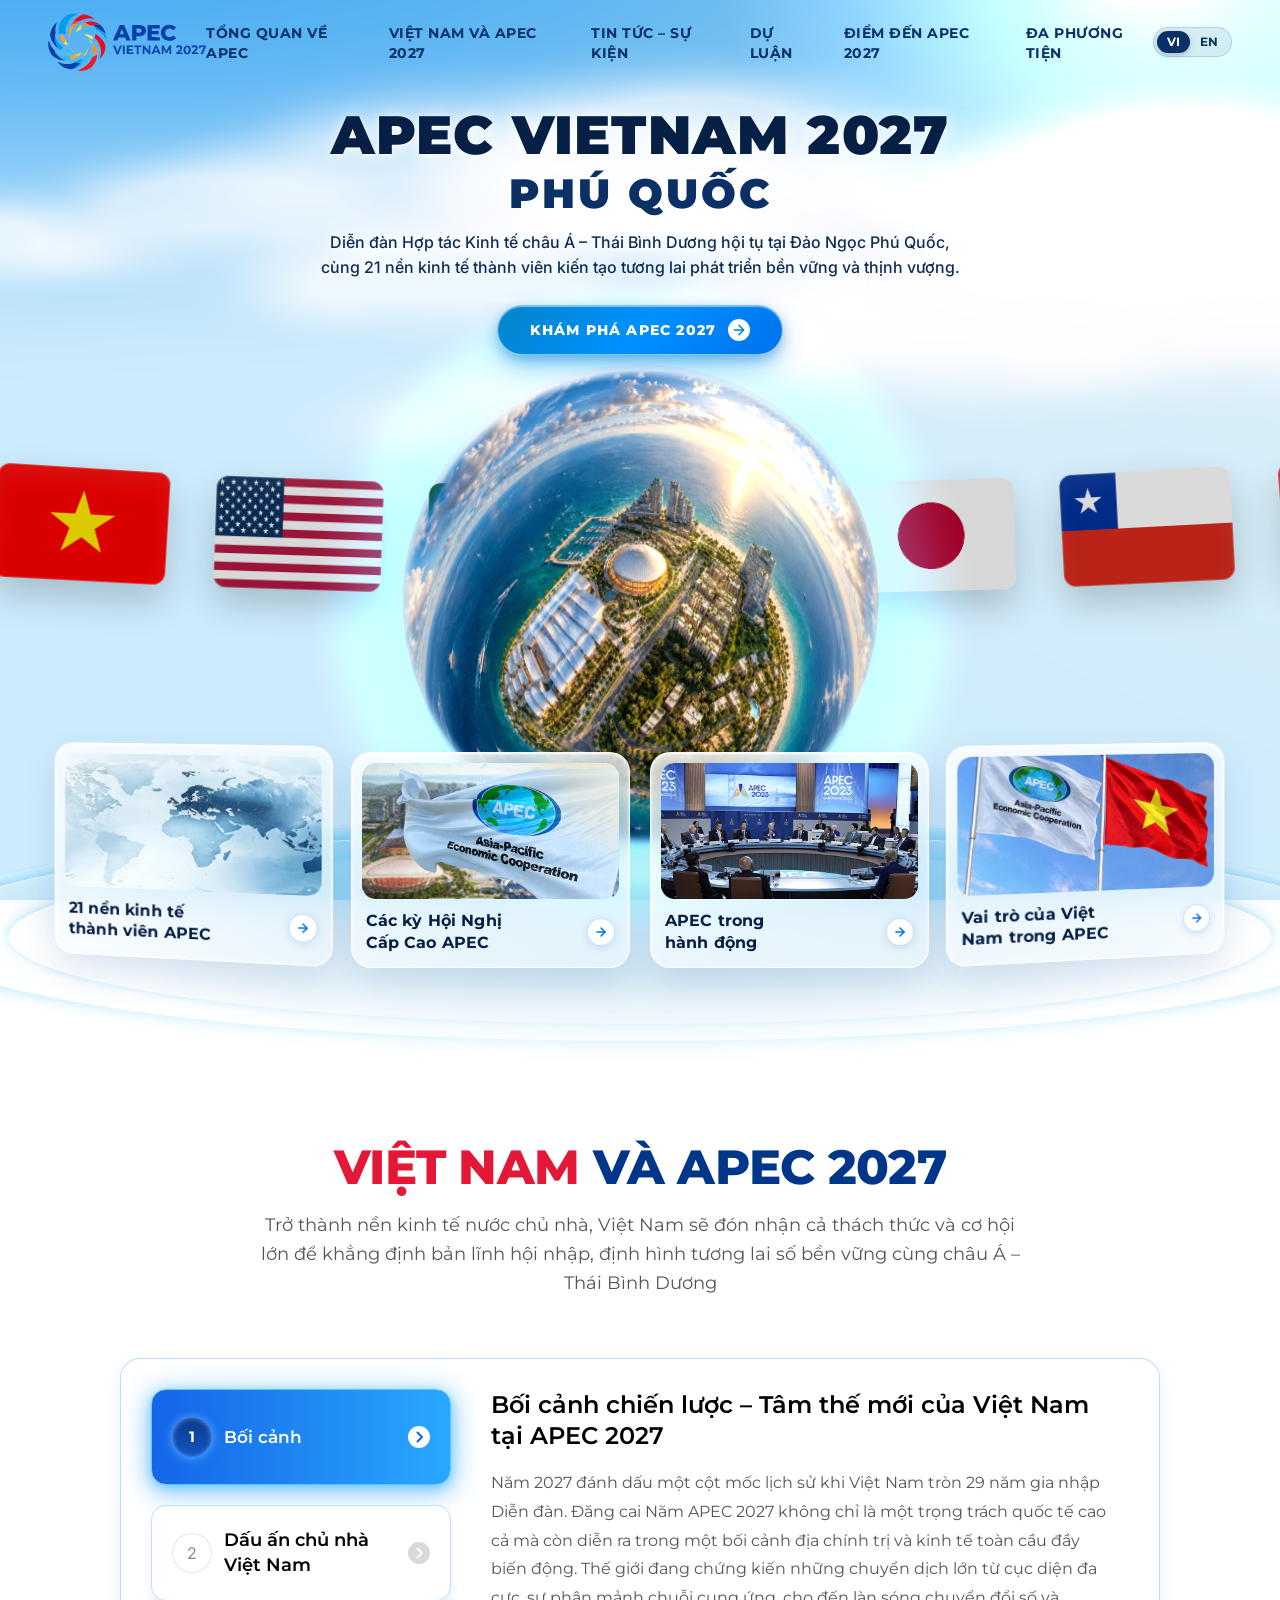
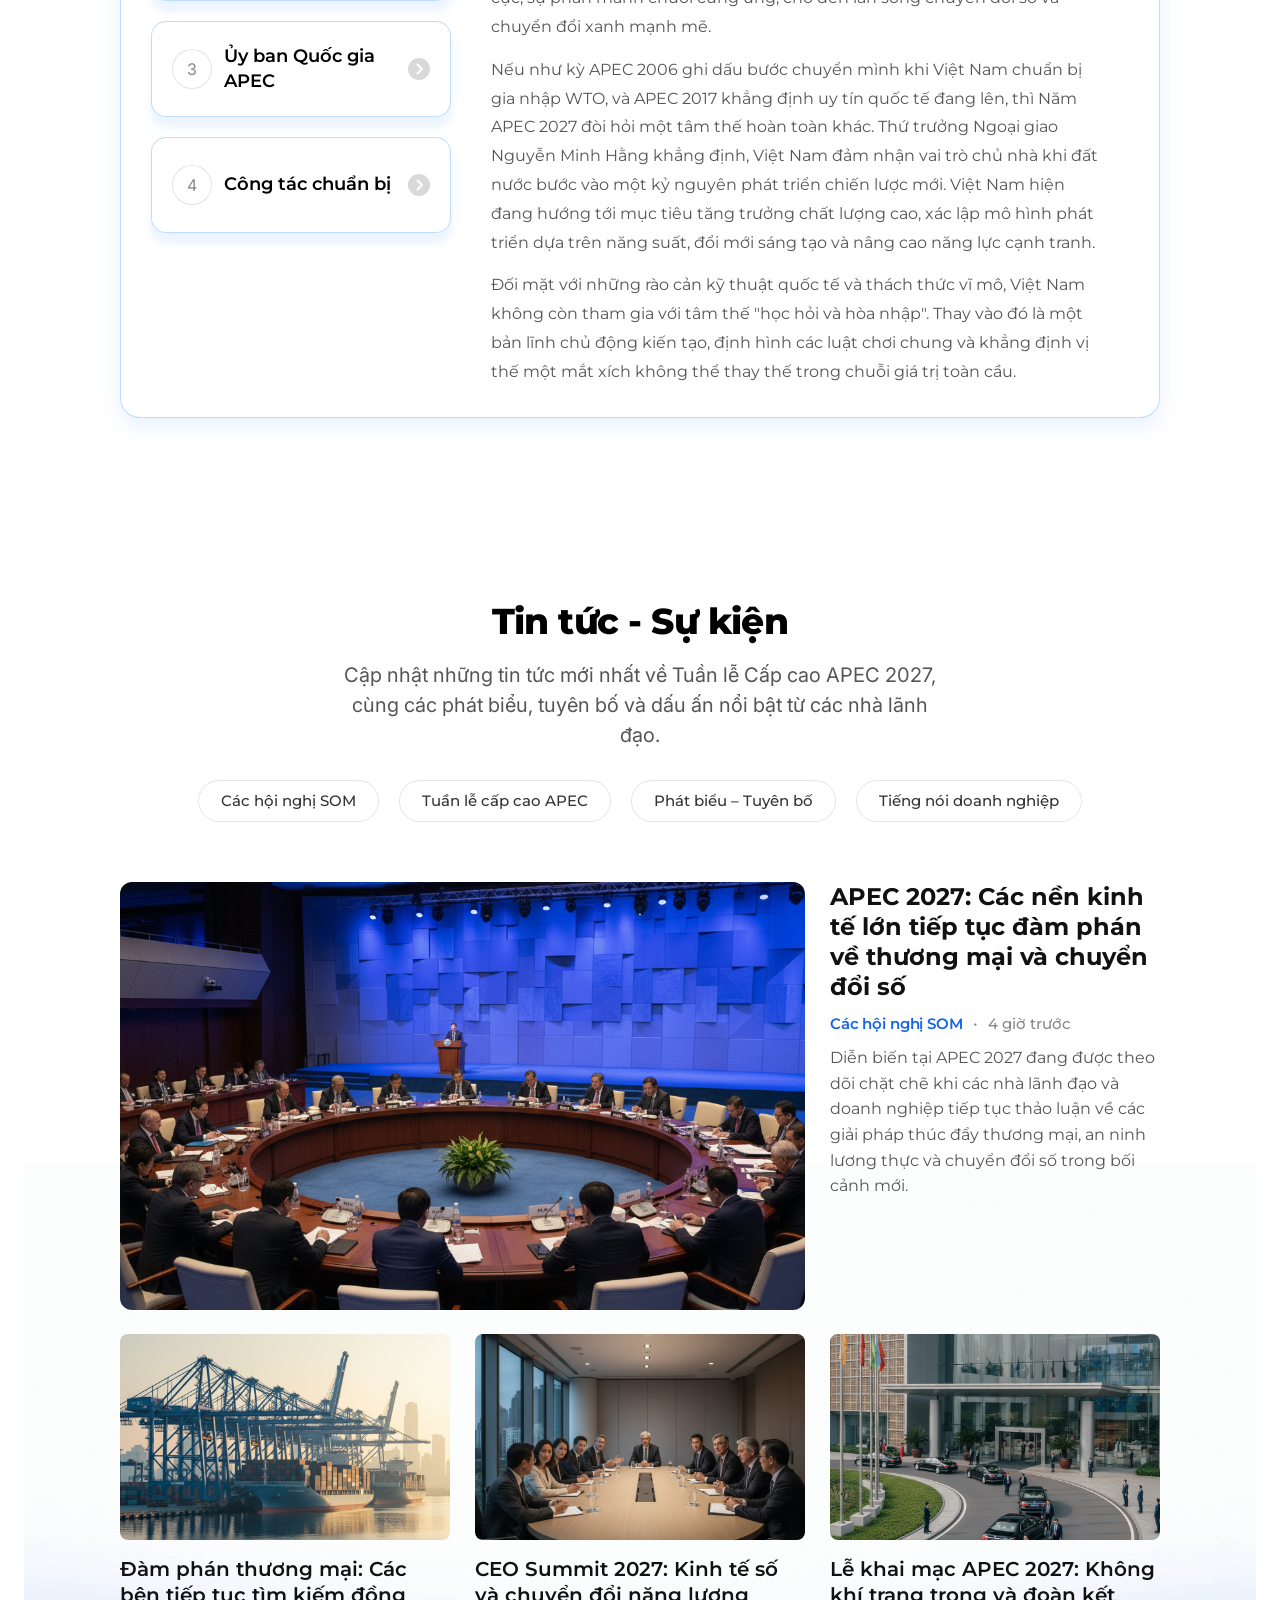
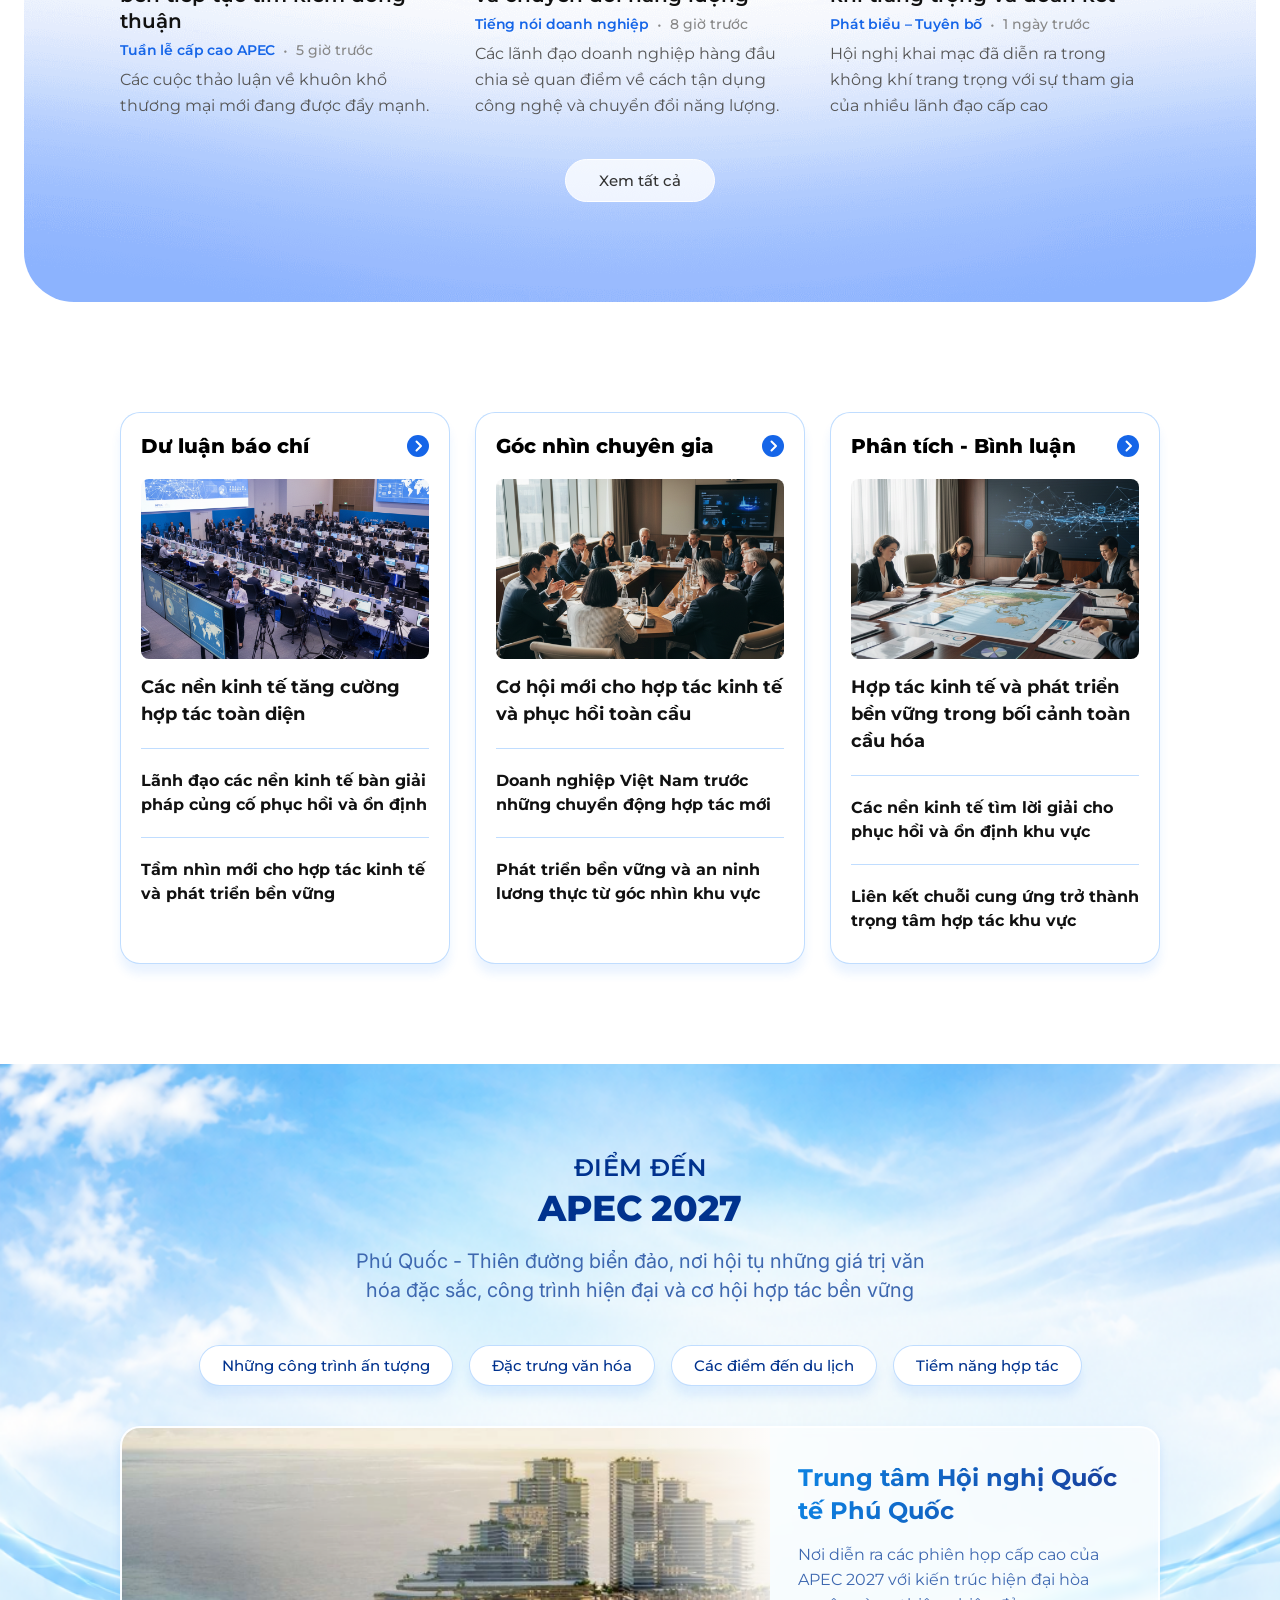
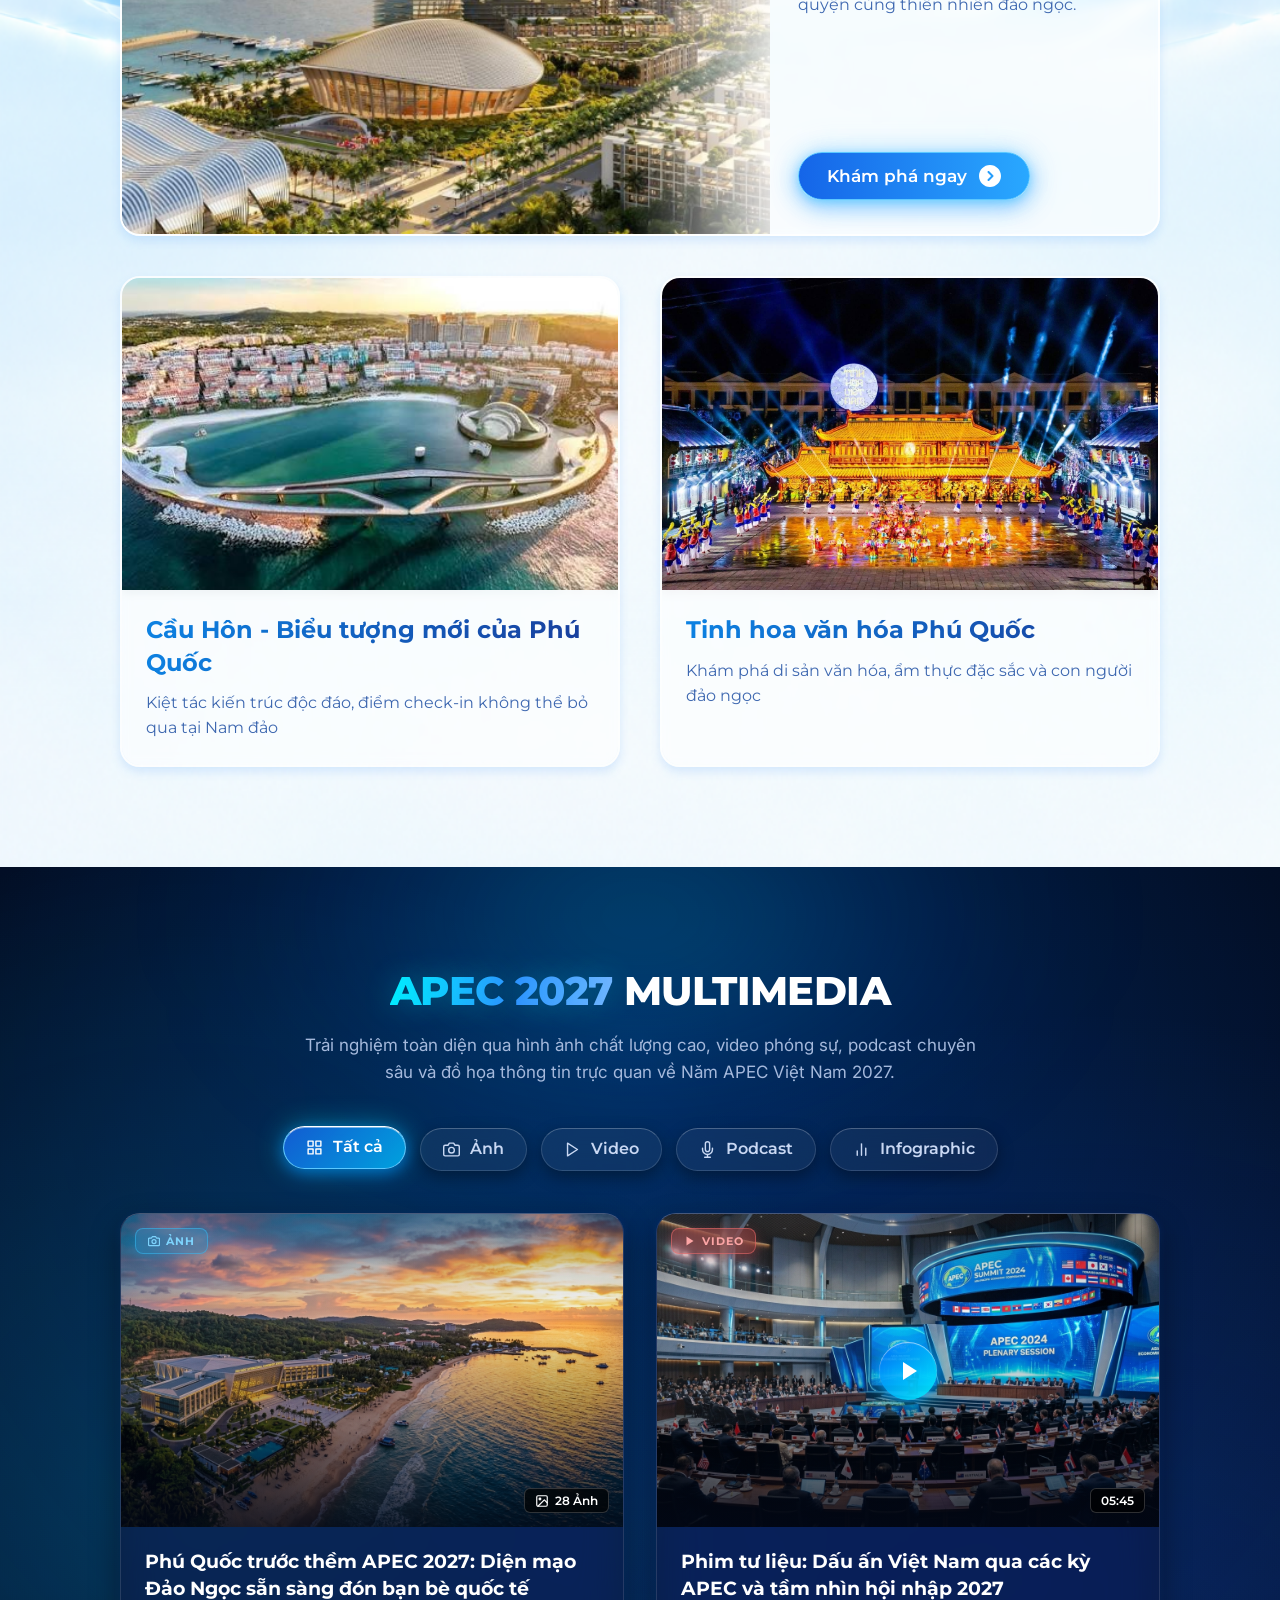
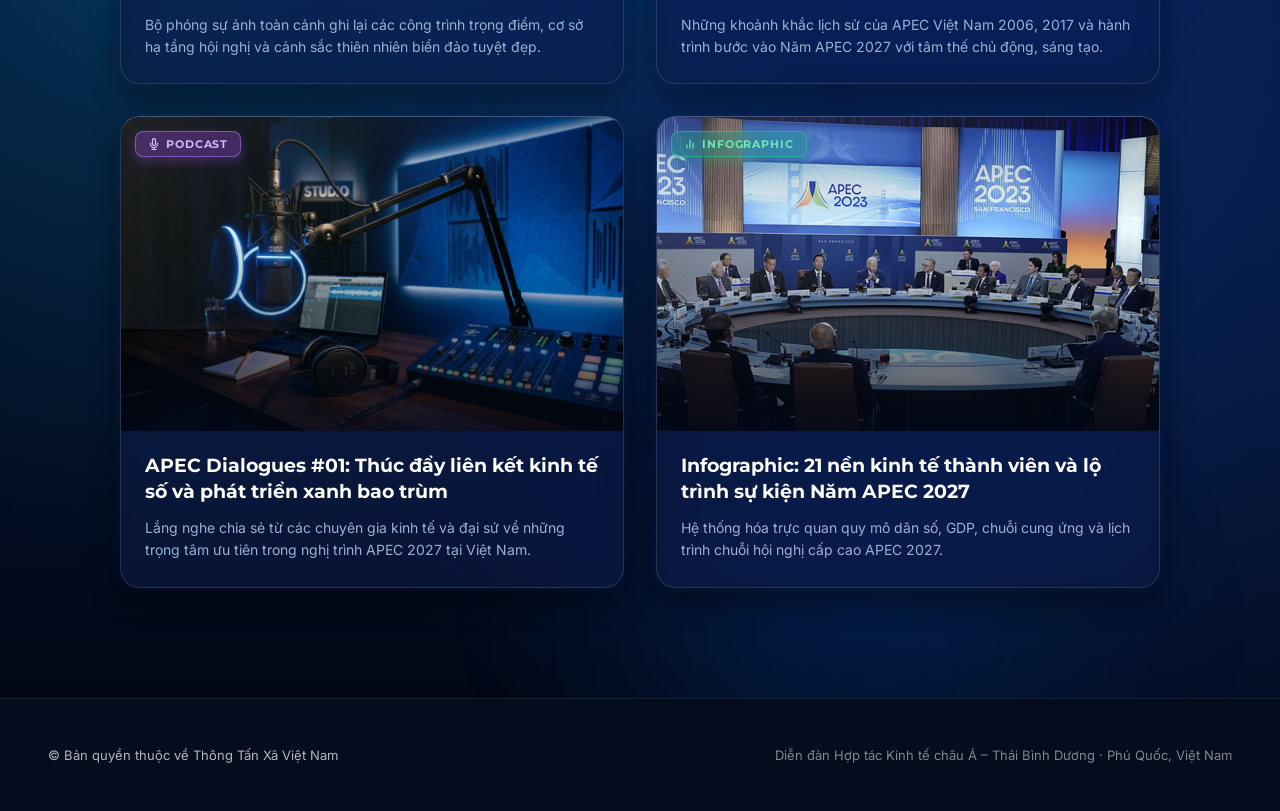
==== commit 4e0896d8: "Init APEC 2027 Web" ====
--- a/index.html
+++ b/index.html
@@ -1,336 +1,2147 @@
-<!DOCTYPE html>
+<!doctype html>
 <html lang="vi">
-<head>
-  <meta charset="UTF-8">
-  <meta name="viewport" content="width=device-width, initial-scale=1.0, maximum-scale=5.0">
-  <meta http-equiv="X-UA-Compatible" content="IE=edge">
-  
-  <title>APEC VIET NAM 2027 — PHÚ QUỐC | Diễn đàn Hợp tác Kinh tế châu Á - Thái Bình Dương</title>
-  <meta name="description" content="Trang thông tin chính thức Năm APEC Việt Nam 2027 tổ chức tại Đảo Ngọc Phú Quốc. Hội tụ 21 nền kinh tế thành viên, kiến tạo tương lai phát triển bền vững, bao trùm và thịnh vượng.">
-  <meta name="keywords" content="APEC 2027, APEC Viet Nam 2027, Phu Quoc, Vietnam, Asia-Pacific Economic Cooperation, Hoi nghi thuong dinh APEC">
-  
-  <!-- Open Graph / Social -->
-  <meta property="og:type" content="website">
-  <meta property="og:title" content="APEC VIET NAM 2027 — PHÚ QUỐC">
-  <meta property="og:description" content="Hội tụ sức mạnh — Kiến tạo tương lai. 21 nền kinh tế thành viên hội tụ tại Đảo Ngọc Phú Quốc, Việt Nam.">
-  <meta property="og:image" content="assets/phuquoc-fisheye.jpg">
-
-  <!-- Google Fonts: Montserrat, Inter, Poppins, Playfair Display -->
-  <link rel="preconnect" href="https://fonts.googleapis.com">
-  <link rel="preconnect" href="https://fonts.gstatic.com" crossorigin>
-  <link href="https://fonts.googleapis.com/css2?family=Inter:wght@400;500;600;700&family=Montserrat:wght@600;700;800;900&family=Playfair+Display:ital,wght@0,700;0,900;1,700&family=Poppins:wght@700;800;900&display=swap" rel="stylesheet">
-
-  <!-- Core Stylesheets -->
-  <link rel="stylesheet" href="css/main.css">
-  <link rel="stylesheet" href="css/hero.css">
-
-  <link rel="icon" type="image/svg+xml" href="assets/logo.svg">
-</head>
-<body>
-
-  <!-- Cinematic Intro Curtain (0.0s -> 1.2s) -->
-  <div id="intro-curtain">
-    <div class="intro-loader-pulse"></div>
-    <button class="skip-intro-btn" id="skip-intro-btn" data-i18n-vi="Bỏ qua mở đầu" data-i18n-en="Skip Intro">Bỏ qua mở đầu</button>
-  </div>
-
-  <!-- Navigation Header (Matching Summit Reference) -->
-  <header class="main-header" role="banner">
-    <div class="header-left">
-      <a href="#" class="brand-logo-link" aria-label="APEC VIET NAM 2027 Trang chủ">
-        <img src="assets/logo.svg" alt="APEC VIET NAM 2027 Logo" class="summit-logo-img">
-      </a>
+  <head>
+    <meta charset="UTF-8" />
+    <meta name="viewport" content="width=device-width, initial-scale=1.0, maximum-scale=5.0" />
+    <meta http-equiv="X-UA-Compatible" content="IE=edge" />
+
+    <title>APEC VIET NAM 2027 — PHÚ QUỐC | Diễn đàn Hợp tác Kinh tế châu Á - Thái Bình Dương</title>
+    <meta
+      name="description"
+      content="Trang thông tin chính thức Năm APEC Việt Nam 2027 tổ chức tại Đảo Ngọc Phú Quốc. Hội tụ 21 nền kinh tế thành viên, kiến tạo tương lai phát triển bền vững, bao trùm và thịnh vượng."
+    />
+    <meta
+      name="keywords"
+      content="APEC 2027, APEC Viet Nam 2027, Phu Quoc, Vietnam, Asia-Pacific Economic Cooperation, Hoi nghi thuong dinh APEC"
+    />
+
+    <!-- Open Graph / Social -->
+    <meta property="og:type" content="website" />
+    <meta property="og:title" content="APEC VIET NAM 2027 — PHÚ QUỐC" />
+    <meta
+      property="og:description"
+      content="Hội tụ sức mạnh — Kiến tạo tương lai. 21 nền kinh tế thành viên hội tụ tại Đảo Ngọc Phú Quốc, Việt Nam."
+    />
+    <meta property="og:image" content="assets/phuquoc-fisheye.jpg" />
+
+    <!-- Google Fonts: Montserrat, Inter, Poppins, Playfair Display -->
+    <link rel="preconnect" href="https://fonts.googleapis.com" />
+    <link rel="preconnect" href="https://fonts.gstatic.com" crossorigin />
+    <link
+      href="https://fonts.googleapis.com/css2?family=Inter:wght@400;500;600;700&family=Montserrat:wght@600;700;800;900&family=Playfair+Display:ital,wght@0,700;0,900;1,700&family=Poppins:wght@700;800;900&display=swap"
+      rel="stylesheet"
+    />
+
+    <!-- Core Stylesheets -->
+    <link rel="stylesheet" href="css/main.css" />
+    <link rel="stylesheet" href="css/hero.css" />
+    <link rel="stylesheet" href="css/vietnam-apec.css" />
+    <link rel="stylesheet" href="css/news-events.css" />
+    <link rel="stylesheet" href="css/public-opinion.css" />
+    <link rel="stylesheet" href="css/apec-destination.css" />
+    <link rel="stylesheet" href="css/multimedia.css" />
+
+    <link rel="icon" type="image/svg+xml" href="assets/favicon.svg" />
+  </head>
+
+  <body>
+    <!-- Global Shared Page Background (Transitions from Hero Sky Canvas / Gradient to Next Section Background) -->
+    <div id="page-bg-container" class="page-bg-container" aria-hidden="true">
+      <div class="page-bg-hero"></div>
+      <canvas id="sky-canvas" class="page-bg-sky"></canvas>
+      <div class="page-bg-next"></div>
     </div>
 
-    <nav class="header-center" aria-label="Điều hướng chính">
-      <ul class="nav-menu">
-        <li><a href="#about" class="nav-link" data-i18n-vi="TỔNG QUAN VỀ APEC" data-i18n-en="ABOUT APEC">TỔNG QUAN VỀ APEC</a></li>
-        <li><a href="#vietnam" class="nav-link active" data-i18n-vi="VIỆT NAM VÀ APEC 2027" data-i18n-en="VIET NAM & APEC 2027">VIỆT NAM VÀ APEC 2027</a></li>
-        <li><a href="#news" class="nav-link" data-i18n-vi="TIN TỨC – SỰ KIỆN" data-i18n-en="NEWS & EVENTS">TIN TỨC – SỰ KIỆN</a></li>
-        <li><a href="#opinions" class="nav-link" data-i18n-vi="DỰ LUẬN" data-i18n-en="PUBLIC OPINION">DỰ LUẬN</a></li>
-        <li><a href="#destination" class="nav-link" data-i18n-vi="ĐIỂM ĐẾN APEC 2027" data-i18n-en="DESTINATION PHU QUOC">ĐIỂM ĐẾN APEC 2027</a></li>
-        <li><a href="#media" class="nav-link" data-i18n-vi="ĐA PHƯƠNG TIỆN" data-i18n-en="MULTIMEDIA">ĐA PHƯƠNG TIỆN</a></li>
-        <li><a href="#press" class="nav-link" data-i18n-vi="DÀNH CHO BÁO CHÍ" data-i18n-en="PRESS CENTER">DÀNH CHO BÁO CHÍ</a></li>
+    <!-- Navigation Header (Matching Summit Reference) -->
+    <header class="main-header is-transparent" role="banner">
+      <div class="header-left">
+        <a href="#" class="brand-logo-link" aria-label="APEC VIET NAM 2027 Trang chủ">
+          <img src="assets/logo.svg" alt="APEC VIET NAM 2027 Logo" class="summit-logo-img" />
+        </a>
+      </div>
+
+      <nav class="header-center" aria-label="Điều hướng chính">
+        <ul class="nav-menu">
+          <li>
+            <a
+              href="#about"
+              class="nav-link"
+              data-i18n-vi="TỔNG QUAN VỀ APEC"
+              data-i18n-en="ABOUT APEC"
+              >TỔNG QUAN VỀ APEC</a
+            >
+          </li>
+          <li>
+            <a
+              href="#vietnam"
+              class="nav-link"
+              data-i18n-vi="VIỆT NAM VÀ APEC 2027"
+              data-i18n-en="VIET NAM & APEC 2027"
+              >VIỆT NAM VÀ APEC 2027</a
+            >
+          </li>
+          <li>
+            <a
+              href="#news"
+              class="nav-link"
+              data-i18n-vi="TIN TỨC – SỰ KIỆN"
+              data-i18n-en="NEWS & EVENTS"
+              >TIN TỨC – SỰ KIỆN</a
+            >
+          </li>
+          <li>
+            <a
+              href="#opinions"
+              class="nav-link"
+              data-i18n-vi="DỰ LUẬN"
+              data-i18n-en="PUBLIC OPINION"
+              >DỰ LUẬN</a
+            >
+          </li>
+          <li>
+            <a
+              href="#destination"
+              class="nav-link"
+              data-i18n-vi="ĐIỂM ĐẾN APEC 2027"
+              data-i18n-en="DESTINATION PHU QUOC"
+              >ĐIỂM ĐẾN APEC 2027</a
+            >
+          </li>
+          <li>
+            <a
+              href="#media"
+              class="nav-link"
+              data-i18n-vi="ĐA PHƯƠNG TIỆN"
+              data-i18n-en="MULTIMEDIA"
+              >ĐA PHƯƠNG TIỆN</a
+            >
+          </li>
+        </ul>
+      </nav>
+
+      <div class="header-actions">
+        <!-- Language Switcher -->
+        <div class="lang-selector" role="group" aria-label="Ngôn ngữ">
+          <button class="lang-btn active" data-lang="vi" aria-label="Tiếng Việt">VI</button>
+          <button class="lang-btn" data-lang="en" aria-label="English">EN</button>
+        </div>
+
+        <!-- Mobile Hamburger -->
+        <button class="mobile-menu-toggle" id="mobile-menu-toggle" aria-label="Mở thực đơn">
+          <svg
+            width="24"
+            height="24"
+            viewBox="0 0 24 24"
+            fill="none"
+            stroke="currentColor"
+            stroke-width="2.2"
+            stroke-linecap="round"
+          >
+            <line x1="3" y1="12" x2="21" y2="12"></line>
+            <line x1="3" y1="6" x2="21" y2="6"></line>
+            <line x1="3" y1="18" x2="21" y2="18"></line>
+          </svg>
+        </button>
+      </div>
+    </header>
+
+    <!-- Mobile Nav Drawer -->
+    <div class="mobile-nav-drawer" id="mobile-nav-drawer">
+      <ul class="mobile-nav-list">
+        <li>
+          <a
+            href="#about"
+            class="mobile-nav-link"
+            data-i18n-vi="TỔNG QUAN VỀ APEC"
+            data-i18n-en="ABOUT APEC"
+            >TỔNG QUAN VỀ APEC</a
+          >
+        </li>
+        <li>
+          <a
+            href="#vietnam"
+            class="mobile-nav-link"
+            data-i18n-vi="VIỆT NAM VÀ APEC 2027"
+            data-i18n-en="VIET NAM & APEC 2027"
+            >VIỆT NAM VÀ APEC 2027</a
+          >
+        </li>
+        <li>
+          <a
+            href="#news"
+            class="mobile-nav-link"
+            data-i18n-vi="TIN TỨC – SỰ KIỆN"
+            data-i18n-en="NEWS & EVENTS"
+            >TIN TỨC – SỰ KIỆN</a
+          >
+        </li>
+        <li>
+          <a
+            href="#destination"
+            class="mobile-nav-link"
+            data-i18n-vi="ĐIỂM ĐẾN APEC 2027"
+            data-i18n-en="DESTINATION PHU QUOC"
+            >ĐIỂM ĐẾN APEC 2027</a
+          >
+        </li>
+        <li>
+          <a
+            href="#press"
+            class="mobile-nav-link"
+            data-i18n-vi="DÀNH CHO BÁO CHÍ"
+            data-i18n-en="PRESS CENTER"
+            >DÀNH CHO BÁO CHÍ</a
+          >
+        </li>
       </ul>
-    </nav>
-
-    <div class="header-actions">
-      <!-- Language Switcher -->
-      <div class="lang-selector" role="group" aria-label="Ngôn ngữ">
-        <button class="lang-btn active" data-lang="vi" aria-label="Tiếng Việt">VI</button>
-        <button class="lang-btn" data-lang="en" aria-label="English">EN</button>
-      </div>
-
-      <!-- Mobile Hamburger -->
-      <button class="mobile-menu-toggle" id="mobile-menu-toggle" aria-label="Mở thực đơn">
-        <svg width="24" height="24" viewBox="0 0 24 24" fill="none" stroke="currentColor" stroke-width="2.2" stroke-linecap="round">
-          <line x1="3" y1="12" x2="21" y2="12"></line>
-          <line x1="3" y1="6" x2="21" y2="6"></line>
-          <line x1="3" y1="18" x2="21" y2="18"></line>
+    </div>
+
+    <main>
+      <!-- HERO SECTION: 3D INTERACTIVE VIEWPORT -->
+      <section class="hero-viewport" id="hero-section" aria-label="Khám phá tương tác 3D APEC 2027">
+        <!-- Layer 01.5: Glowing Futuristic Podium Stage (Background Floor Layer, behind 3D Sphere) -->
+        <div class="hero-podium-wrapper" aria-hidden="true">
+          <div class="hero-podium-stage">
+            <div class="podium-arc-outer"></div>
+            <div class="podium-arc-inner"></div>
+            <div class="podium-radial-glow"></div>
+          </div>
+        </div>
+
+        <!-- Layer 02: The Carousel — A True 3D Perspective Ring (Exact Summit Spec) -->
+        <div class="showcase-wrapper" id="ring-container">
+          <div class="showcase" id="ring-showcase">
+            <div class="ring" id="perspective-ring"></div>
+          </div>
+        </div>
+
+        <!-- Layer 03: Central Phu Quoc Island World Canvas (Foreground) -->
+        <canvas id="island-canvas" class="hero-canvas"></canvas>
+
+        <!-- Typography & Branding Overlay (Aligned with Concept Reference) -->
+        <div class="hero-overlay">
+          <div class="hero-content">
+            <h1 class="hero-title-main">APEC VIETNAM 2027</h1>
+            <h2 class="hero-title-sub">PHÚ QUỐC</h2>
+
+            <p
+              class="hero-description"
+              data-i18n-vi="Diễn đàn Hợp tác Kinh tế châu Á – Thái Bình Dương hội tụ tại Đảo Ngọc Phú Quốc, cùng 21 nền kinh tế thành viên kiến tạo tương lai phát triển bền vững và thịnh vượng."
+              data-i18n-en="The Asia-Pacific Economic Cooperation summit convenes in the Pearl Island of Phu Quoc, uniting 21 member economies to foster resilient, inclusive and sustainable shared prosperity."
+            >
+              Diễn đàn Hợp tác Kinh tế châu Á – Thái Bình Dương hội tụ tại Đảo Ngọc Phú Quốc, cùng
+              21 nền kinh tế thành viên kiến tạo tương lai phát triển bền vững và thịnh vượng.
+            </p>
+
+            <a href="#summit-pillars" class="hero-cta-btn" id="explore-cta-btn">
+              <span data-i18n-vi="KHÁM PHÁ APEC 2027" data-i18n-en="EXPLORE APEC 2027"
+                >KHÁM PHÁ APEC 2027</span
+              >
+              <svg
+                width="20"
+                height="20"
+                viewBox="0 0 24 24"
+                fill="none"
+                stroke="currentColor"
+                stroke-width="2.2"
+                stroke-linecap="round"
+                stroke-linejoin="round"
+              >
+                <path d="M5 12h14M12 5l7 7-7 7" />
+              </svg>
+            </a>
+          </div>
+        </div>
+
+        <!-- Layer 04: 4 Feature Information Cards (Foreground HUD) -->
+        <div class="hero-bottom-container">
+          <!-- 4 Hero Feature Cards Grid -->
+          <div class="hero-cards-grid">
+            <!-- Card 1: 21 Member Economies -->
+            <a href="#summit-pillars" class="hero-feature-card" id="hero-card-economies">
+              <div class="card-glass-panel">
+                <div class="card-media-box">
+                  <img
+                    src="assets/hero-banner-1.png"
+                    alt="21 nền kinh tế thành viên APEC"
+                    class="card-thumb-img"
+                    loading="eager"
+                  />
+                </div>
+                <div class="card-info-row">
+                  <span
+                    class="card-title"
+                    data-i18n-vi="21 nền kinh tế<br>thành viên APEC"
+                    data-i18n-en="21 APEC Member<br>Economies"
+                    >21 nền kinh tế<br />thành viên APEC</span
+                  >
+                  <span class="card-action-btn" aria-hidden="true">
+                    <svg
+                      width="14"
+                      height="14"
+                      viewBox="0 0 24 24"
+                      fill="none"
+                      stroke="currentColor"
+                      stroke-width="2.5"
+                      stroke-linecap="round"
+                      stroke-linejoin="round"
+                    >
+                      <line x1="5" y1="12" x2="19" y2="12"></line>
+                      <polyline points="12 5 19 12 12 19"></polyline>
+                    </svg>
+                  </span>
+                </div>
+              </div>
+            </a>
+
+            <!-- Card 2: APEC Summits -->
+            <a href="#summit-pillars" class="hero-feature-card" id="hero-card-summits">
+              <div class="card-glass-panel">
+                <div class="card-media-box">
+                  <img
+                    src="assets/hero-banner-2.png"
+                    alt="Các kỳ Hội Nghị Cấp Cao APEC"
+                    class="card-thumb-img"
+                    loading="eager"
+                  />
+                </div>
+                <div class="card-info-row">
+                  <span
+                    class="card-title"
+                    data-i18n-vi="Các kỳ Hội Nghị<br>Cấp Cao APEC"
+                    data-i18n-en="APEC Economic Leaders'<br>Meetings"
+                    >Các kỳ Hội Nghị<br />Cấp Cao APEC</span
+                  >
+                  <span class="card-action-btn" aria-hidden="true">
+                    <svg
+                      width="14"
+                      height="14"
+                      viewBox="0 0 24 24"
+                      fill="none"
+                      stroke="currentColor"
+                      stroke-width="2.5"
+                      stroke-linecap="round"
+                      stroke-linejoin="round"
+                    >
+                      <line x1="5" y1="12" x2="19" y2="12"></line>
+                      <polyline points="12 5 19 12 12 19"></polyline>
+                    </svg>
+                  </span>
+                </div>
+              </div>
+            </a>
+
+            <!-- Card 3: APEC in Action (Featured Royal Blue Glass) -->
+            <a href="#summit-pillars" class="hero-feature-card" id="hero-card-action">
+              <div class="card-glass-panel">
+                <div class="card-media-box">
+                  <img
+                    src="assets/hero-banner-3.png"
+                    alt="APEC trong hành động"
+                    class="card-thumb-img"
+                    loading="eager"
+                  />
+                </div>
+                <div class="card-info-row">
+                  <span
+                    class="card-title"
+                    data-i18n-vi="APEC trong hành<br>động"
+                    data-i18n-en="APEC in<br>Action"
+                    >APEC trong<br />
+                    hành động</span
+                  >
+                  <span class="card-action-btn" aria-hidden="true">
+                    <svg
+                      width="14"
+                      height="14"
+                      viewBox="0 0 24 24"
+                      fill="none"
+                      stroke="currentColor"
+                      stroke-width="2.5"
+                      stroke-linecap="round"
+                      stroke-linejoin="round"
+                    >
+                      <line x1="5" y1="12" x2="19" y2="12"></line>
+                      <polyline points="12 5 19 12 12 19"></polyline>
+                    </svg>
+                  </span>
+                </div>
+              </div>
+            </a>
+
+            <!-- Card 4: Viet Nam's Role in APEC -->
+            <a href="#summit-pillars" class="hero-feature-card" id="hero-card-vietnam">
+              <div class="card-glass-panel">
+                <div class="card-media-box">
+                  <img
+                    src="assets/hero-banner-4.png"
+                    alt="Vai trò của Việt Nam trong APEC"
+                    class="card-thumb-img"
+                    loading="eager"
+                  />
+                </div>
+                <div class="card-info-row">
+                  <span
+                    class="card-title"
+                    data-i18n-vi="Vai trò của Việt<br>Nam trong APEC"
+                    data-i18n-en="Viet Nam's Role<br>in APEC"
+                    >Vai trò của Việt<br />Nam trong APEC</span
+                  >
+                  <span class="card-action-btn" aria-hidden="true">
+                    <svg
+                      width="14"
+                      height="14"
+                      viewBox="0 0 24 24"
+                      fill="none"
+                      stroke="currentColor"
+                      stroke-width="2.5"
+                      stroke-linecap="round"
+                      stroke-linejoin="round"
+                    >
+                      <line x1="5" y1="12" x2="19" y2="12"></line>
+                      <polyline points="12 5 19 12 12 19"></polyline>
+                    </svg>
+                  </span>
+                </div>
+              </div>
+            </a>
+          </div>
+        </div>
+
+        <!-- Bottom Interactive HUD / Controls -->
+        <div class="hero-hud">
+          <div class="hud-center">
+            <a
+              href="#summit-pillars"
+              class="scroll-indicator"
+              aria-label="Cuộn xuống để khám phá thêm"
+            >
+              <span data-i18n-vi="CUỘN ĐỂ KHÁM PHÁ" data-i18n-en="SCROLL TO EXPLORE"
+                >CUỘN ĐỂ KHÁM PHÁ</span
+              >
+              <svg
+                class="scroll-arrow"
+                width="18"
+                height="18"
+                viewBox="0 0 24 24"
+                fill="none"
+                stroke="currentColor"
+                stroke-width="2.5"
+                stroke-linecap="round"
+              >
+                <path d="M7 10l5 5 5-5" />
+              </svg>
+            </a>
+          </div>
+        </div>
+
+        <!-- Hover Tooltip for 3D Flags -->
+        <div class="flag-tooltip" id="flag-tooltip" aria-hidden="true">
+          <div class="flag-tooltip-content">
+            <img
+              src="assets/flags/vn.png"
+              alt=""
+              class="tooltip-flag-thumb"
+              id="tooltip-flag-thumb"
+            />
+            <div class="tooltip-info">
+              <span class="tooltip-name" id="tooltip-economy-name">VIỆT NAM</span>
+              <span class="tooltip-sub" id="tooltip-economy-sub"
+                >NỀN KINH TẾ CHỦ NHÀ APEC 2027</span
+              >
+            </div>
+          </div>
+        </div>
+      </section>
+
+      <!-- =====================================================================
+           SECTION: VIỆT NAM VÀ APEC 2027 (VIET NAM & APEC 2027)
+           Aesthetics: Futuristic Glassmorphism, Glossy Edge & Glowing Effects
+           ===================================================================== -->
+      <section class="vietnam-apec-section" id="vietnam" aria-labelledby="vietnam-section-title">
+        <!-- Bright, High-Intensity Electric Blue & Neon Cyan Glowing Backlights -->
+
+        <div class="vn-container">
+          <!-- Section Header Block -->
+          <div class="vn-section-header">
+            <h2 class="vn-section-title" id="vietnam-section-title">
+              <span class="vn-title-red">VIỆT NAM</span>
+              <span class="vn-title-va">VÀ APEC 2027</span>
+            </h2>
+
+            <p
+              class="vn-section-desc"
+              data-i18n-vi="Trở thành nền kinh tế nước chủ nhà, Việt Nam sẽ đón nhận cả thách thức và cơ hội lớn để khẳng định bản lĩnh hội nhập, định hình tương lai số bền vững cùng châu Á – Thái Bình Dương"
+              data-i18n-en="As the host economy, Viet Nam will embrace both profound opportunities and pivotal challenges to assert its integration acumen, shaping a resilient and sustainable digital future alongside the Asia-Pacific."
+            >
+              Trở thành nền kinh tế nước chủ nhà, Việt Nam sẽ đón nhận cả thách thức và cơ hội lớn
+              để khẳng định bản lĩnh hội nhập, định hình tương lai số bền vững cùng châu Á – Thái
+              Bình Dương
+            </p>
+
+            <!-- Decorative Star Divider with Luminous Accent Lines -->
+          </div>
+
+          <!-- 2-Column Responsive Layout Grid (Figma: Frame 18, node 69:216) -->
+          <div class="vn-content-grid" data-node-id="69:216">
+            <!-- Left Column: Sidebar (Figma: sidebar, w: 300px, Node 69:227) -->
+            <aside
+              class="vn-sidebar"
+              role="tablist"
+              aria-label="Danh sách chuyên mục"
+              data-node-id="69:227"
+            >
+              <!-- Tab 1: Bối cảnh (Active State, Node 69:200) -->
+              <div
+                class="vn-tab-item active"
+                role="tab"
+                id="vn-tab-1"
+                data-tab="1"
+                aria-selected="true"
+                aria-controls="vn-pane-1"
+                tabindex="0"
+                data-node-id="69:200"
+              >
+                <div class="vn-tab-num" data-node-id="69:196">1</div>
+                <h3
+                  class="vn-tab-title"
+                  data-i18n-vi="Bối cảnh"
+                  data-i18n-en="Context"
+                  data-node-id="69:194"
+                >
+                  Bối cảnh
+                </h3>
+                <div class="vn-tab-arrow" aria-hidden="true" data-node-id="124:225">
+                  <svg width="22" height="22" viewBox="0 0 22 22" fill="none">
+                    <circle cx="11" cy="11" r="11" fill="white" />
+                    <path
+                      d="M9.5 6.5L14 11L9.5 15.5"
+                      stroke="#1565e8"
+                      stroke-width="2"
+                      stroke-linecap="round"
+                      stroke-linejoin="round"
+                    />
+                  </svg>
+                </div>
+              </div>
+
+              <!-- Tab 2: Dấu ấn chủ nhà Việt Nam (Node 69:220) -->
+              <div
+                class="vn-tab-item"
+                role="tab"
+                id="vn-tab-2"
+                data-tab="2"
+                aria-selected="false"
+                aria-controls="vn-pane-2"
+                tabindex="-1"
+                data-node-id="69:220"
+              >
+                <div class="vn-tab-num" data-node-id="69:222">2</div>
+                <h3
+                  class="vn-tab-title"
+                  data-i18n-vi="Dấu ấn chủ nhà Việt Nam"
+                  data-i18n-en="Host Economy Footprint"
+                  data-node-id="69:224"
+                >
+                  Dấu ấn chủ nhà Việt Nam
+                </h3>
+                <div class="vn-tab-arrow" aria-hidden="true" data-node-id="69:225">
+                  <svg width="22" height="22" viewBox="0 0 22 22" fill="none">
+                    <circle cx="11" cy="11" r="11" fill="#d9d9d9" />
+                    <path
+                      d="M9.5 6.5L14 11L9.5 15.5"
+                      stroke="white"
+                      stroke-width="2"
+                      stroke-linecap="round"
+                      stroke-linejoin="round"
+                    />
+                  </svg>
+                </div>
+              </div>
+
+              <!-- Tab 3: Ủy ban Quốc gia APEC (Node 69:229) -->
+              <div
+                class="vn-tab-item"
+                role="tab"
+                id="vn-tab-3"
+                data-tab="3"
+                aria-selected="false"
+                aria-controls="vn-pane-3"
+                tabindex="-1"
+                data-node-id="69:229"
+              >
+                <div class="vn-tab-num" data-node-id="69:231">3</div>
+                <h3
+                  class="vn-tab-title"
+                  data-i18n-vi="Ủy ban Quốc gia APEC"
+                  data-i18n-en="APEC National Committee"
+                  data-node-id="69:233"
+                >
+                  Ủy ban Quốc gia APEC
+                </h3>
+                <div class="vn-tab-arrow" aria-hidden="true" data-node-id="69:234">
+                  <svg width="22" height="22" viewBox="0 0 22 22" fill="none">
+                    <circle cx="11" cy="11" r="11" fill="#d9d9d9" />
+                    <path
+                      d="M9.5 6.5L14 11L9.5 15.5"
+                      stroke="white"
+                      stroke-width="2"
+                      stroke-linecap="round"
+                      stroke-linejoin="round"
+                    />
+                  </svg>
+                </div>
+              </div>
+
+              <!-- Tab 4: Công tác chuẩn bị (Node 69:236) -->
+              <div
+                class="vn-tab-item"
+                role="tab"
+                id="vn-tab-4"
+                data-tab="4"
+                aria-selected="false"
+                aria-controls="vn-pane-4"
+                tabindex="-1"
+                data-node-id="69:236"
+              >
+                <div class="vn-tab-num" data-node-id="69:238">4</div>
+                <h3
+                  class="vn-tab-title"
+                  data-i18n-vi="Công tác chuẩn bị"
+                  data-i18n-en="Preparation Work"
+                  data-node-id="69:240"
+                >
+                  Công tác chuẩn bị
+                </h3>
+                <div class="vn-tab-arrow" aria-hidden="true" data-node-id="69:241">
+                  <svg width="22" height="22" viewBox="0 0 22 22" fill="none">
+                    <circle cx="11" cy="11" r="11" fill="#d9d9d9" />
+                    <path
+                      d="M9.5 6.5L14 11L9.5 15.5"
+                      stroke="white"
+                      stroke-width="2"
+                      stroke-linecap="round"
+                      stroke-linejoin="round"
+                    />
+                  </svg>
+                </div>
+              </div>
+            </aside>
+
+            <!-- Right Column: Showcase (Figma: Showcase, node 69:208) -->
+            <main class="vn-showcase" aria-live="polite" data-node-id="69:208">
+              <div class="vn-showcase-inner" data-node-id="69:209">
+                <!-- Pane 1: Bối cảnh (Figma Exact Texts) -->
+                <article
+                  class="vn-showcase-pane active"
+                  id="vn-pane-1"
+                  role="tabpanel"
+                  aria-labelledby="vn-tab-1"
+                  data-pane="1"
+                >
+                  <h3
+                    class="vn-showcase-title"
+                    data-i18n-vi="Bối cảnh chiến lược – Tâm thế mới của Việt Nam tại APEC 2027"
+                    data-i18n-en="Strategic Context – Viet Nam's New Posture at APEC 2027"
+                    data-node-id="69:213"
+                  >
+                    Bối cảnh chiến lược – Tâm thế mới của Việt Nam tại APEC 2027
+                  </h3>
+                  <p
+                    class="vn-showcase-text"
+                    data-i18n-vi="Năm 2027 đánh dấu một cột mốc lịch sử khi Việt Nam tròn 29 năm gia nhập Diễn đàn. Đăng cai Năm APEC 2027 không chỉ là một trọng trách quốc tế cao cả mà còn diễn ra trong một bối cảnh địa chính trị và kinh tế toàn cầu đầy biến động. Thế giới đang chứng kiến những chuyển dịch lớn từ cục diện đa cực, sự phân mảnh chuỗi cung ứng, cho đến làn sóng chuyển đổi số và chuyển đổi xanh mạnh mẽ."
+                    data-i18n-en="The year 2027 marks a historical milestone as Viet Nam celebrates 29 years of joining the Forum. Hosting APEC 2027 is not only a noble international responsibility but also takes place amidst a volatile global geopolitical and economic backdrop. The world is witnessing major shifts from multipolar dynamics and supply chain fragmentation to a powerful wave of digital and green transitions."
+                    data-node-id="69:215"
+                  >
+                    Năm 2027 đánh dấu một cột mốc lịch sử khi Việt Nam tròn 29 năm gia nhập Diễn
+                    đàn. Đăng cai Năm APEC 2027 không chỉ là một trọng trách quốc tế cao cả mà còn
+                    diễn ra trong một bối cảnh địa chính trị và kinh tế toàn cầu đầy biến động. Thế
+                    giới đang chứng kiến những chuyển dịch lớn từ cục diện đa cực, sự phân mảnh
+                    chuỗi cung ứng, cho đến làn sóng chuyển đổi số và chuyển đổi xanh mạnh mẽ.
+                  </p>
+                  <p
+                    class="vn-showcase-text"
+                    data-i18n-vi="Nếu như kỳ APEC 2006 ghi dấu bước chuyển mình khi Việt Nam chuẩn bị gia nhập WTO, và APEC 2017 khẳng định uy tín quốc tế đang lên, thì Năm APEC 2027 đòi hỏi một tâm thế hoàn toàn khác. Thứ trưởng Ngoại giao Nguyễn Minh Hằng khẳng định, Việt Nam đảm nhận vai trò chủ nhà khi đất nước bước vào một kỷ nguyên phát triển chiến lược mới. Việt Nam hiện đang hướng tới mục tiêu tăng trưởng chất lượng cao, xác lập mô hình phát triển dựa trên năng suất, đổi mới sáng tạo và nâng cao năng lực cạnh tranh."
+                    data-i18n-en="While APEC 2006 marked a transformative turning point as Viet Nam prepared to join the WTO, and APEC 2017 affirmed ascending international prestige, APEC 2027 demands an entirely refreshed posture. Vice Minister of Foreign Affairs Nguyen Minh Hang affirmed that Viet Nam assumes the host presidency as the nation enters a new strategic development era, pursuing high-quality growth based on productivity, innovation, and enhanced competitiveness."
+                    data-node-id="69:217"
+                  >
+                    Nếu như kỳ APEC 2006 ghi dấu bước chuyển mình khi Việt Nam chuẩn bị gia nhập
+                    WTO, và APEC 2017 khẳng định uy tín quốc tế đang lên, thì Năm APEC 2027 đòi hỏi
+                    một tâm thế hoàn toàn khác. Thứ trưởng Ngoại giao Nguyễn Minh Hằng khẳng định,
+                    Việt Nam đảm nhận vai trò chủ nhà khi đất nước bước vào một kỷ nguyên phát triển
+                    chiến lược mới. Việt Nam hiện đang hướng tới mục tiêu tăng trưởng chất lượng
+                    cao, xác lập mô hình phát triển dựa trên năng suất, đổi mới sáng tạo và nâng cao
+                    năng lực cạnh tranh.
+                  </p>
+                  <p
+                    class="vn-showcase-text"
+                    data-i18n-vi='Đối mặt với những rào cản kỹ thuật quốc tế và thách thức vĩ mô, Việt Nam không còn tham gia với tâm thế "học hỏi và hòa nhập". Thay vào đó là một bản lĩnh chủ động kiến tạo, định hình các luật chơi chung và khẳng định vị thế một mắt xích không thể thay thế trong chuỗi giá trị toàn cầu.'
+                    data-i18n-en="Confronting international technical barriers and macroeconomic challenges, Viet Nam no longer participates merely to 'learn and integrate'. Instead, it brings proactive acumen to pioneer, shape common rules, and affirm its irreplaceable position in the global value chain."
+                    data-node-id="69:218"
+                  >
+                    Đối mặt với những rào cản kỹ thuật quốc tế và thách thức vĩ mô, Việt Nam không
+                    còn tham gia với tâm thế &quot;học hỏi và hòa nhập&quot;. Thay vào đó là một bản
+                    lĩnh chủ động kiến tạo, định hình các luật chơi chung và khẳng định vị thế một
+                    mắt xích không thể thay thế trong chuỗi giá trị toàn cầu.
+                  </p>
+                </article>
+
+                <!-- Pane 2: Dấu ấn chủ nhà Việt Nam -->
+                <article
+                  class="vn-showcase-pane"
+                  id="vn-pane-2"
+                  role="tabpanel"
+                  aria-labelledby="vn-tab-2"
+                  data-pane="2"
+                >
+                  <h3
+                    class="vn-showcase-title"
+                    data-i18n-vi="Hành trình ba thập kỷ và dấu ấn chủ nhà Việt Nam qua các kỳ APEC"
+                    data-i18n-en="A Three-Decade Journey and Viet Nam's Host Legacy Across APEC Summits"
+                  >
+                    Hành trình ba thập kỷ và dấu ấn chủ nhà Việt Nam qua các kỳ APEC
+                  </h3>
+                  <p
+                    class="vn-showcase-text"
+                    data-i18n-vi="Kể từ khi chính thức gia nhập APEC năm 1998, Việt Nam đã không ngừng chứng minh vai trò đối tác tin cậy, trách nhiệm và năng động trong tiến trình tự do hóa thương mại và đầu tư khu vực châu Á - Thái Bình Dương."
+                    data-i18n-en="Since officially joining APEC in 1998, Viet Nam has consistently proven itself as a trusted, responsible, and proactive partner in the regional trade and investment liberalization across the Asia-Pacific."
+                  >
+                    Kể từ khi chính thức gia nhập APEC năm 1998, Việt Nam đã không ngừng chứng minh
+                    vai trò đối tác tin cậy, trách nhiệm và năng động trong tiến trình tự do hóa
+                    thương mại và đầu tư khu vực châu Á - Thái Bình Dương.
+                  </p>
+                  <p
+                    class="vn-showcase-text"
+                    data-i18n-vi="Kỳ APEC 2006 tại Hà Nội đã thông qua Kế hoạch Hành động Hà Nội thực hiện Mục tiêu Bogor; APEC 2017 tại Đà Nẵng đã khởi xướng xây dựng Tầm nhìn APEC đến năm 2040. Đến năm 2027 tại Phú Quốc, Việt Nam vinh dự trở thành một trong số ít nền kinh tế thành viên ba lần được tín nhiệm trao quyền đăng cai Năm APEC."
+                    data-i18n-en="APEC 2006 in Ha Noi adopted the Ha Noi Action Plan implementing the Bogor Goals; APEC 2017 in Da Nang initiated the formulation of the APEC Vision 2040. In 2027 in Phu Quoc, Viet Nam proudly stands among the few member economies entrusted for the third time to host this preeminent forum."
+                  >
+                    Kỳ APEC 2006 tại Hà Nội đã thông qua Kế hoạch Hành động Hà Nội thực hiện Mục
+                    tiêu Bogor; APEC 2017 tại Đà Nẵng đã khởi xướng xây dựng Tầm nhìn APEC đến năm
+                    2040. Đến năm 2027 tại Phú Quốc, Việt Nam vinh dự trở thành một trong số ít nền
+                    kinh tế thành viên ba lần được tín nhiệm trao quyền đăng cai Năm APEC.
+                  </p>
+                  <p
+                    class="vn-showcase-text"
+                    data-i18n-vi="Dấu ấn năm 2027 sẽ tập trung vào việc biến các cam kết chính sách thành hành động cụ thể, gắn liền với chuyển đổi xanh, kinh tế tuần hoàn và ứng dụng công nghệ số vào mọi mặt đời sống kinh tế - xã hội vì lợi ích chung của toàn khu vực."
+                    data-i18n-en="The 2027 footprint will center on converting policy declarations into tangible actions, tightly coupled with green transition, circular economy models, and digital enablement for the collective welfare of the entire region."
+                  >
+                    Dấu ấn năm 2027 sẽ tập trung vào việc biến các cam kết chính sách thành hành
+                    động cụ thể, gắn liền với chuyển đổi xanh, kinh tế tuần hoàn và ứng dụng công
+                    nghệ số vào mọi mặt đời sống kinh tế - xã hội vì lợi ích chung của toàn khu vực.
+                  </p>
+                </article>
+
+                <!-- Pane 3: Ủy ban Quốc gia APEC -->
+                <article
+                  class="vn-showcase-pane"
+                  id="vn-pane-3"
+                  role="tabpanel"
+                  aria-labelledby="vn-tab-3"
+                  data-pane="3"
+                >
+                  <h3
+                    class="vn-showcase-title"
+                    data-i18n-vi="Kiện toàn bộ máy điều hành – Sẵn sàng cho Năm APEC 2027"
+                    data-i18n-en="Streamlined Governance Structure – Primed for APEC 2027"
+                  >
+                    Kiện toàn bộ máy điều hành – Sẵn sàng cho Năm APEC 2027
+                  </h3>
+                  <p
+                    class="vn-showcase-text"
+                    data-i18n-vi="Ủy ban Quốc gia APEC 2027 được thành lập với sự tham gia của các bộ, ban, ngành then chốt và lãnh đạo tỉnh Kiên Giang, đảm nhiệm trọng trách điều phối tổng thể mọi hoạt động đối ngoại, an ninh, nội dung và hậu cần."
+                    data-i18n-en="The National Committee for APEC 2027 has been established comprising key ministries, state agencies, and Kien Giang provincial leadership, orchestrating comprehensive foreign affairs, security, substantive agendas, and logistics."
+                  >
+                    Ủy ban Quốc gia APEC 2027 được thành lập với sự tham gia của các bộ, ban, ngành
+                    then chốt và lãnh đạo tỉnh Kiên Giang, đảm nhiệm trọng trách điều phối tổng thể
+                    mọi hoạt động đối ngoại, an ninh, nội dung và hậu cần.
+                  </p>
+                  <p
+                    class="vn-showcase-text"
+                    data-i18n-vi="Hệ thống 5 Tiểu ban chuyên trách bao gồm: Tiểu ban Nội dung, Tiểu ban Lễ tân - Hậu cần, Tiểu ban Tuyên truyền - Văn hóa, Tiểu ban An ninh - Y tế, và Ban Thư ký Quốc gia APEC 2027 đang triển khai đồng bộ các đề án trọng điểm theo lộ trình chặt chẽ."
+                    data-i18n-en="A system of 5 specialized subcommittees—Substantive, Logistics & Protocol, Communications & Culture, Security & Healthcare, and the National Secretariat—is systematically executing master plans according to rigorous milestones."
+                  >
+                    Hệ thống 5 Tiểu ban chuyên trách bao gồm: Tiểu ban Nội dung, Tiểu ban Lễ tân -
+                    Hậu cần, Tiểu ban Tuyên truyền - Văn hóa, Tiểu ban An ninh - Y tế, và Ban Thư ký
+                    Quốc gia APEC 2027 đang triển khai đồng bộ các đề án trọng điểm theo lộ trình
+                    chặt chẽ.
+                  </p>
+                  <p
+                    class="vn-showcase-text"
+                    data-i18n-vi="Sự phối hợp liên ngành nhịp nhàng cùng các sáng kiến hợp tác công - tư (PPP) sẽ tạo động lực mạnh mẽ, đảm bảo Năm APEC 2027 diễn ra an toàn, chu đáo, để lại ấn tượng sâu sắc trong lòng bạn bè quốc tế."
+                    data-i18n-en="Seamless inter-agency collaboration paired with public-private partnership (PPP) initiatives will provide decisive momentum, guaranteeing APEC 2027 is convened safely, impeccably, and memorably in the hearts of international delegates."
+                  >
+                    Sự phối hợp liên ngành nhịp nhàng cùng các sáng kiến hợp tác công - tư (PPP) sẽ
+                    tạo động lực mạnh mẽ, đảm bảo Năm APEC 2027 diễn ra an toàn, chu đáo, để lại ấn
+                    tượng sâu sắc trong lòng bạn bè quốc tế.
+                  </p>
+                </article>
+
+                <!-- Pane 4: Công tác chuẩn bị -->
+                <article
+                  class="vn-showcase-pane"
+                  id="vn-pane-4"
+                  role="tabpanel"
+                  aria-labelledby="vn-tab-4"
+                  data-pane="4"
+                >
+                  <h3
+                    class="vn-showcase-title"
+                    data-i18n-vi="Hạ tầng đẳng cấp quốc tế và tiến độ chuẩn bị tại Đảo Ngọc Phú Quốc"
+                    data-i18n-en="World-Class Infrastructure and Comprehensive Preparation in Phu Quoc"
+                  >
+                    Hạ tầng đẳng cấp quốc tế và tiến độ chuẩn bị tại Đảo Ngọc Phú Quốc
+                  </h3>
+                  <p
+                    class="vn-showcase-text"
+                    data-i18n-vi="Thành phố Phú Quốc (Kiên Giang) đang khẩn trương hoàn thiện các dự án hạ tầng chiến lược: nâng cấp Cảng Hàng không Quốc tế Phú Quốc, mở rộng hệ thống giao thông đô thị, và phát triển mạng lưới trung tâm hội nghị quốc tế đạt tiêu chuẩn 5 sao."
+                    data-i18n-en="Phu Quoc City (Kien Giang) is accelerating strategic infrastructure projects: upgrading Phu Quoc International Airport, expanding smart urban transportation, and elevating 5-star international convention complexes."
+                  >
+                    Thành phố Phú Quốc (Kiên Giang) đang khẩn trương hoàn thiện các dự án hạ tầng
+                    chiến lược: nâng cấp Cảng Hàng không Quốc tế Phú Quốc, mở rộng hệ thống giao
+                    thông đô thị, và phát triển mạng lưới trung tâm hội nghị quốc tế đạt tiêu chuẩn
+                    5 sao.
+                  </p>
+                  <p
+                    class="vn-showcase-text"
+                    data-i18n-vi="Hạ tầng số và chuyển đổi xanh là hai ưu tiên hàng đầu trong công tác chuẩn bị. Toàn bộ các địa điểm tổ chức hội nghị sẽ được phủ sóng mạng 5G tốc độ cao, ứng dụng giải pháp thông minh không rác thải nhựa và sử dụng 100% năng lượng tái tạo."
+                    data-i18n-en="Digital infrastructure and green transition stand as twin priorities. All summit venues will feature comprehensive ultra-fast 5G coverage, zero-single-use-plastic smart facilities, and clean renewable energy integration."
+                  >
+                    Hạ tầng số và chuyển đổi xanh là hai ưu tiên hàng đầu trong công tác chuẩn bị.
+                    Toàn bộ các địa điểm tổ chức hội nghị sẽ được phủ sóng mạng 5G tốc độ cao, ứng
+                    dụng giải pháp thông minh không rác thải nhựa và sử dụng 100% năng lượng tái
+                    tạo.
+                  </p>
+                  <p
+                    class="vn-showcase-text"
+                    data-i18n-vi="Đội ngũ tình nguyện viên, chuyên viên lễ tân và y tế đang được đào tạo bài bản với tiêu chuẩn quốc tế, sẵn sàng chào đón hàng nghìn đại biểu, lãnh đạo 21 nền kinh tế và các hãng thông tấn hàng đầu thế giới."
+                    data-i18n-en="Volunteers, liaison officers, and medical teams are undergoing world-standard training, ready to extend warmest hospitality to thousands of delegates, 21 economic leaders, and premier global press agencies."
+                  >
+                    Đội ngũ tình nguyện viên, chuyên viên lễ tân và y tế đang được đào tạo bài bản
+                    với tiêu chuẩn quốc tế, sẵn sàng chào đón hàng nghìn đại biểu, lãnh đạo 21 nền
+                    kinh tế và các hãng thông tấn hàng đầu thế giới.
+                  </p>
+                </article>
+              </div>
+            </main>
+          </div>
+        </div>
+      </section>
+      <!-- =====================================================================
+           SECTION: TIN TỨC - SỰ KIỆN (NEWS & EVENTS)
+           Figma: Frame 105:21 (News Update)
+           ===================================================================== -->
+      <section
+        class="news-events-section"
+        id="news"
+        aria-labelledby="news-section-title"
+        data-node-id="105:21"
+      >
+        <div class="news-container">
+          <!-- Section Heading Block (Node 105:24) -->
+          <div class="news-header-block" data-node-id="105:24">
+            <h2
+              class="news-section-title"
+              id="news-section-title"
+              data-i18n-vi="Tin tức - Sự kiện"
+              data-i18n-en="News & Events"
+              data-node-id="95:5"
+            >
+              Tin tức - Sự kiện
+            </h2>
+            <p
+              class="news-section-desc"
+              data-i18n-vi="Cập nhật những tin tức mới nhất về Tuần lễ Cấp cao APEC 2027, cùng các phát biểu, tuyên bố và dấu ấn nổi bật từ các nhà lãnh đạo."
+              data-i18n-en="Stay updated with the latest news on APEC Economic Leaders' Week 2027, key statements, declarations, and pivotal milestones from leaders."
+              data-node-id="105:22"
+            >
+              Cập nhật những tin tức mới nhất về Tuần lễ Cấp cao APEC 2027, cùng các phát biểu,
+              tuyên bố và dấu ấn nổi bật từ các nhà lãnh đạo.
+            </p>
+          </div>
+
+          <!-- Sub Categories List / Filter Pills (Node 105:14) -->
+          <div
+            class="news-categories-list"
+            role="tablist"
+            aria-label="Phân loại tin tức"
+            data-node-id="105:14"
+          >
+            <button
+              type="button"
+              class="news-cat-pill"
+              role="tab"
+              aria-selected="true"
+              data-i18n-vi="Các hội nghị SOM"
+              data-i18n-en="SOM Meetings"
+              data-node-id="105:8"
+            >
+              Các hội nghị SOM
+            </button>
+            <button
+              type="button"
+              class="news-cat-pill"
+              role="tab"
+              aria-selected="false"
+              data-i18n-vi="Tuần lễ cấp cao APEC"
+              data-i18n-en="APEC Economic Leaders' Week"
+              data-node-id="105:12"
+            >
+              Tuần lễ cấp cao APEC
+            </button>
+            <button
+              type="button"
+              class="news-cat-pill"
+              role="tab"
+              aria-selected="false"
+              data-i18n-vi="Phát biểu – Tuyên bố"
+              data-i18n-en="Remarks & Declarations"
+              data-node-id="105:15"
+            >
+              Phát biểu – Tuyên bố
+            </button>
+            <button
+              type="button"
+              class="news-cat-pill"
+              role="tab"
+              aria-selected="false"
+              data-i18n-vi="Tiếng nói doanh nghiệp"
+              data-i18n-en="Business Voices"
+              data-node-id="105:17"
+            >
+              Tiếng nói doanh nghiệp
+            </button>
+          </div>
+
+          <!-- News Showcase Area: Option 01 (Node 112:107) -->
+          <div class="news-showcase-wrapper" data-node-id="112:107">
+            <div class="news-content-frame" data-node-id="112:108">
+              <!-- Featured Top News Card (Node 112:109) -->
+              <article class="news-featured-card" data-node-id="112:109">
+                <a
+                  href="#news-featured"
+                  class="news-featured-thumb"
+                  data-node-id="112:110"
+                  aria-label="APEC 2027: Các nền kinh tế lớn tiếp tục đàm phán về thương mại và chuyển đổi số"
+                >
+                  <img
+                    src="assets/news/news-thumb-featured.png"
+                    alt="APEC 2027: Các nền kinh tế lớn tiếp tục đàm phán về thương mại và chuyển đổi số"
+                    loading="lazy"
+                  />
+                </a>
+                <div class="news-featured-info" data-node-id="134:382">
+                  <h3 class="news-featured-title" data-node-id="134:385">
+                    <a
+                      href="#news-featured"
+                      class="news-title-link"
+                      data-i18n-vi="APEC 2027: Các nền kinh tế lớn tiếp tục đàm phán về thương mại và chuyển đổi số"
+                      data-i18n-en="APEC 2027: Major economies advance negotiations on trade and digital transformation"
+                    >
+                      APEC 2027: Các nền kinh tế lớn tiếp tục đàm phán về thương mại và chuyển đổi
+                      số
+                    </a>
+                  </h3>
+                  <div class="news-meta" data-node-id="136:412">
+                    <span
+                      class="news-meta-category"
+                      data-i18n-vi="Các hội nghị SOM"
+                      data-i18n-en="SOM Meetings"
+                      data-node-id="134:386"
+                      >Các hội nghị SOM</span
+                    >
+                    <span class="news-meta-dot" data-node-id="136:413">•</span>
+                    <span
+                      class="news-meta-time"
+                      data-i18n-vi="4 giờ trước"
+                      data-i18n-en="4 hours ago"
+                      data-node-id="136:415"
+                      >4 giờ trước</span
+                    >
+                  </div>
+                  <p
+                    class="news-featured-desc"
+                    data-i18n-vi="Diễn biến tại APEC 2027 đang được theo dõi chặt chẽ khi các nhà lãnh đạo và doanh nghiệp tiếp tục thảo luận về các giải pháp thúc đẩy thương mại, an ninh lương thực và chuyển đổi số trong bối cảnh mới."
+                    data-i18n-en="Developments at APEC 2027 are closely followed as leaders and enterprises continue deliberating solutions to promote trade, food security, and digital economy in the new context."
+                    data-node-id="136:411"
+                  >
+                    Diễn biến tại APEC 2027 đang được theo dõi chặt chẽ khi các nhà lãnh đạo và
+                    doanh nghiệp tiếp tục thảo luận về các giải pháp thúc đẩy thương mại, an ninh
+                    lương thực và chuyển đổi số trong bối cảnh mới.
+                  </p>
+                </div>
+              </article>
+
+              <!-- Secondary 3-Column News Grid (Node 112:119) -->
+              <div class="news-secondary-grid" data-node-id="112:119">
+                <!-- Sub News 1 (Node 112:120) -->
+                <article class="news-secondary-card" data-node-id="112:120">
+                  <a
+                    href="#news-1"
+                    class="news-secondary-thumb"
+                    data-node-id="112:121"
+                    aria-label="Đàm phán thương mại: Các bên tiếp tục tìm kiếm đồng thuận"
+                  >
+                    <img
+                      src="assets/news/news-thumb-1.png"
+                      alt="Đàm phán thương mại: Các bên tiếp tục tìm kiếm đồng thuận"
+                      loading="lazy"
+                    />
+                  </a>
+                  <div class="news-secondary-content" data-node-id="112:122">
+                    <h4 class="news-card-title" data-node-id="112:123">
+                      <a
+                        href="#news-1"
+                        class="news-title-link"
+                        data-i18n-vi="Đàm phán thương mại: Các bên tiếp tục tìm kiếm đồng thuận"
+                        data-i18n-en="Trade Negotiations: Parties Continue Seeking Consensus"
+                      >
+                        Đàm phán thương mại: Các bên tiếp tục tìm kiếm đồng thuận
+                      </a>
+                    </h4>
+                    <div class="news-meta">
+                      <span
+                        class="news-meta-category"
+                        data-i18n-vi="Tuần lễ cấp cao APEC"
+                        data-i18n-en="Leaders' Week"
+                        >Tuần lễ cấp cao APEC</span
+                      >
+                      <span class="news-meta-dot">•</span>
+                      <span
+                        class="news-meta-time"
+                        data-i18n-vi="5 giờ trước"
+                        data-i18n-en="5 hours ago"
+                        >5 giờ trước</span
+                      >
+                    </div>
+                    <p
+                      class="news-card-desc"
+                      data-i18n-vi="Các cuộc thảo luận về khuôn khổ thương mại mới đang được đẩy mạnh."
+                      data-i18n-en="Discussions on modern trade frameworks are being accelerated."
+                      data-node-id="112:124"
+                    >
+                      Các cuộc thảo luận về khuôn khổ thương mại mới đang được đẩy mạnh.
+                    </p>
+                  </div>
+                </article>
+
+                <!-- Sub News 2 (Node 112:125) -->
+                <article class="news-secondary-card" data-node-id="112:125">
+                  <a
+                    href="#news-2"
+                    class="news-secondary-thumb"
+                    data-node-id="112:126"
+                    aria-label="CEO Summit 2027: Kinh tế số và chuyển đổi năng lượng"
+                  >
+                    <img
+                      src="assets/news/news-thumb-2.png"
+                      alt="CEO Summit 2027: Kinh tế số và chuyển đổi năng lượng"
+                      loading="lazy"
+                    />
+                  </a>
+                  <div class="news-secondary-content" data-node-id="112:127">
+                    <h4 class="news-card-title" data-node-id="112:128">
+                      <a
+                        href="#news-2"
+                        class="news-title-link"
+                        data-i18n-vi="CEO Summit 2027: Kinh tế số và chuyển đổi năng lượng"
+                        data-i18n-en="CEO Summit 2027: Digital Economy and Energy Transition"
+                      >
+                        CEO Summit 2027: Kinh tế số và chuyển đổi năng lượng
+                      </a>
+                    </h4>
+                    <div class="news-meta">
+                      <span
+                        class="news-meta-category"
+                        data-i18n-vi="Tiếng nói doanh nghiệp"
+                        data-i18n-en="Business Voices"
+                        >Tiếng nói doanh nghiệp</span
+                      >
+                      <span class="news-meta-dot">•</span>
+                      <span
+                        class="news-meta-time"
+                        data-i18n-vi="8 giờ trước"
+                        data-i18n-en="8 hours ago"
+                        >8 giờ trước</span
+                      >
+                    </div>
+                    <p
+                      class="news-card-desc"
+                      data-i18n-vi="Các lãnh đạo doanh nghiệp hàng đầu chia sẻ quan điểm về cách tận dụng công nghệ và chuyển đổi năng lượng."
+                      data-i18n-en="Leading business executives share perspectives on harnessing technology and clean energy transformation."
+                      data-node-id="112:129"
+                    >
+                      Các lãnh đạo doanh nghiệp hàng đầu chia sẻ quan điểm về cách tận dụng công
+                      nghệ và chuyển đổi năng lượng.
+                    </p>
+                  </div>
+                </article>
+
+                <!-- Sub News 3 (Node 112:130) -->
+                <article class="news-secondary-card" data-node-id="112:130">
+                  <a
+                    href="#news-3"
+                    class="news-secondary-thumb"
+                    data-node-id="112:131"
+                    aria-label="Lễ khai mạc APEC 2027: Không khí trang trọng và đoàn kết"
+                  >
+                    <img
+                      src="assets/news/news-thumb-3.png"
+                      alt="Lễ khai mạc APEC 2027: Không khí trang trọng và đoàn kết"
+                      loading="lazy"
+                    />
+                  </a>
+                  <div class="news-secondary-content" data-node-id="112:132">
+                    <h4 class="news-card-title" data-node-id="112:133">
+                      <a
+                        href="#news-3"
+                        class="news-title-link"
+                        data-i18n-vi="Lễ khai mạc APEC 2027: Không khí trang trọng và đoàn kết"
+                        data-i18n-en="APEC 2027 Opening Ceremony: Solemn and United Atmosphere"
+                      >
+                        Lễ khai mạc APEC 2027: Không khí trang trọng và đoàn kết
+                      </a>
+                    </h4>
+                    <div class="news-meta">
+                      <span
+                        class="news-meta-category"
+                        data-i18n-vi="Phát biểu – Tuyên bố"
+                        data-i18n-en="Remarks & Declarations"
+                        >Phát biểu – Tuyên bố</span
+                      >
+                      <span class="news-meta-dot">•</span>
+                      <span
+                        class="news-meta-time"
+                        data-i18n-vi="1 ngày trước"
+                        data-i18n-en="1 day ago"
+                        >1 ngày trước</span
+                      >
+                    </div>
+                    <p
+                      class="news-card-desc"
+                      data-i18n-vi="Hội nghị khai mạc đã diễn ra trong không khí trang trọng với sự tham gia của nhiều lãnh đạo cấp cao"
+                      data-i18n-en="The opening session convened in a solemn ambiance with participation from distinguished senior dignitaries."
+                      data-node-id="112:134"
+                    >
+                      Hội nghị khai mạc đã diễn ra trong không khí trang trọng với sự tham gia của
+                      nhiều lãnh đạo cấp cao
+                    </p>
+                  </div>
+                </article>
+              </div>
+            </div>
+
+            <!-- View All Button (Node 112:170) -->
+            <button
+              type="button"
+              class="news-view-all-btn"
+              data-i18n-vi="Xem tất cả"
+              data-i18n-en="View All"
+              data-node-id="112:170"
+            >
+              Xem tất cả
+            </button>
+          </div>
+        </div>
+      </section>
+
+      <!-- =====================================================================
+           SECTION: DƯ LUẬN (PUBLIC OPINION)
+           Figma: Frame 139:430 (public-opinion)
+           ===================================================================== -->
+      <section
+        class="public-opinion-section"
+        id="opinions"
+        aria-label="Dư luận"
+        data-node-id="139:430"
+      >
+        <div class="opinion-container" data-node-id="139:431">
+          <!-- Column 1: Dư luận báo chí (Node 139:472) -->
+          <div class="opinion-col" data-node-id="139:472">
+            <div class="opinion-col-header" data-node-id="139:454">
+              <h3
+                class="opinion-col-title"
+                data-i18n-vi="Dư luận báo chí"
+                data-i18n-en="Press Opinions"
+                data-node-id="139:427"
+              >
+                Dư luận báo chí
+              </h3>
+              <a
+                href="#opinion-press"
+                class="opinion-col-arrow"
+                aria-label="Xem thêm Dư luận báo chí"
+                data-node-id="139:455"
+              >
+                <svg width="22" height="22" viewBox="0 0 22 22" fill="none">
+                  <circle cx="11" cy="11" r="11" fill="#1565e8" />
+                  <path
+                    d="M9.5 6.5L14 11L9.5 15.5"
+                    stroke="white"
+                    stroke-width="2"
+                    stroke-linecap="round"
+                    stroke-linejoin="round"
+                  />
+                </svg>
+              </a>
+            </div>
+
+            <!-- Featured Article with Thumb (Node 139:449) -->
+            <article class="opinion-featured-news" data-node-id="139:449">
+              <a
+                href="#opinion-press-1"
+                class="opinion-thumb"
+                data-node-id="139:450"
+                aria-label="Các nền kinh tế tăng cường hợp tác toàn diện"
+              >
+                <img
+                  src="assets/opinion/opinion-1.png"
+                  alt="Các nền kinh tế tăng cường hợp tác toàn diện"
+                  loading="lazy"
+                />
+              </a>
+              <h4>
+                <a
+                  href="#opinion-press-1"
+                  class="opinion-featured-title"
+                  data-i18n-vi="Các nền kinh tế tăng cường hợp tác toàn diện"
+                  data-i18n-en="Member economies bolster comprehensive cooperation"
+                  data-node-id="139:452"
+                >
+                  Các nền kinh tế tăng cường hợp tác toàn diện
+                </a>
+              </h4>
+            </article>
+
+            <!-- Divider (Node 139:466) -->
+            <div class="opinion-divider" data-node-id="139:466"></div>
+
+            <!-- Article 2 (Node 139:468) -->
+            <article class="opinion-text-item">
+              <h4>
+                <a
+                  href="#opinion-press-2"
+                  class="opinion-text-title"
+                  data-i18n-vi="Lãnh đạo các nền kinh tế bàn giải pháp củng cố phục hồi và ổn định"
+                  data-i18n-en="Economic leaders discuss solutions to fortify recovery and stability"
+                  data-node-id="139:468"
+                >
+                  Lãnh đạo các nền kinh tế bàn giải pháp củng cố phục hồi và ổn định
+                </a>
+              </h4>
+            </article>
+
+            <!-- Divider (Node 139:470) -->
+            <div class="opinion-divider" data-node-id="139:470"></div>
+
+            <!-- Article 3 (Node 139:471) -->
+            <article class="opinion-text-item">
+              <h4>
+                <a
+                  href="#opinion-press-3"
+                  class="opinion-text-title"
+                  data-i18n-vi="Tầm nhìn mới cho hợp tác kinh tế và phát triển bền vững"
+                  data-i18n-en="A refreshed vision for economic cooperation and sustainable growth"
+                  data-node-id="139:471"
+                >
+                  Tầm nhìn mới cho hợp tác kinh tế và phát triển bền vững
+                </a>
+              </h4>
+            </article>
+          </div>
+
+          <!-- Column 2: Góc nhìn chuyên gia (Node 139:473) -->
+          <div class="opinion-col" data-node-id="139:473">
+            <div class="opinion-col-header" data-node-id="I139:473;139:454">
+              <h3
+                class="opinion-col-title"
+                data-i18n-vi="Góc nhìn chuyên gia"
+                data-i18n-en="Expert Perspectives"
+                data-node-id="I139:473;139:427"
+              >
+                Góc nhìn chuyên gia
+              </h3>
+              <a
+                href="#opinion-experts"
+                class="opinion-col-arrow"
+                aria-label="Xem thêm Góc nhìn chuyên gia"
+                data-node-id="I139:473;139:455"
+              >
+                <svg width="22" height="22" viewBox="0 0 22 22" fill="none">
+                  <circle cx="11" cy="11" r="11" fill="#1565e8" />
+                  <path
+                    d="M9.5 6.5L14 11L9.5 15.5"
+                    stroke="white"
+                    stroke-width="2"
+                    stroke-linecap="round"
+                    stroke-linejoin="round"
+                  />
+                </svg>
+              </a>
+            </div>
+
+            <!-- Featured Article with Thumb (Node I139:473;139:449) -->
+            <article class="opinion-featured-news" data-node-id="I139:473;139:449">
+              <a
+                href="#opinion-experts-1"
+                class="opinion-thumb"
+                data-node-id="I139:473;139:450"
+                aria-label="Cơ hội mới cho hợp tác kinh tế và phục hồi toàn cầu"
+              >
+                <img
+                  src="assets/opinion/opinion-2.png"
+                  alt="Cơ hội mới cho hợp tác kinh tế và phục hồi toàn cầu"
+                  loading="lazy"
+                />
+              </a>
+              <h4>
+                <a
+                  href="#opinion-experts-1"
+                  class="opinion-featured-title"
+                  data-i18n-vi="Cơ hội mới cho hợp tác kinh tế và phục hồi toàn cầu"
+                  data-i18n-en="Emerging opportunities for economic partnerships and global recovery"
+                  data-node-id="I139:473;139:452"
+                >
+                  Cơ hội mới cho hợp tác kinh tế và phục hồi toàn cầu
+                </a>
+              </h4>
+            </article>
+
+            <!-- Divider (Node I139:473;139:466) -->
+            <div class="opinion-divider" data-node-id="I139:473;139:466"></div>
+
+            <!-- Article 2 (Node I139:473;139:468) -->
+            <article class="opinion-text-item">
+              <h4>
+                <a
+                  href="#opinion-experts-2"
+                  class="opinion-text-title"
+                  data-i18n-vi="Doanh nghiệp Việt Nam trước những chuyển động hợp tác mới"
+                  data-i18n-en="Vietnamese enterprises amidst new regional cooperation dynamics"
+                  data-node-id="I139:473;139:468"
+                >
+                  Doanh nghiệp Việt Nam trước những chuyển động hợp tác mới
+                </a>
+              </h4>
+            </article>
+
+            <!-- Divider (Node I139:473;139:470) -->
+            <div class="opinion-divider" data-node-id="I139:473;139:470"></div>
+
+            <!-- Article 3 (Node I139:473;139:471) -->
+            <article class="opinion-text-item">
+              <h4>
+                <a
+                  href="#opinion-experts-3"
+                  class="opinion-text-title"
+                  data-i18n-vi="Phát triển bền vững và an ninh lương thực từ góc nhìn khu vực"
+                  data-i18n-en="Sustainable development and food security from regional vantage"
+                  data-node-id="I139:473;139:471"
+                >
+                  Phát triển bền vững và an ninh lương thực từ góc nhìn khu vực
+                </a>
+              </h4>
+            </article>
+          </div>
+
+          <!-- Column 3: Phân tích - Bình luận (Node 139:484) -->
+          <div class="opinion-col" data-node-id="139:484">
+            <div class="opinion-col-header" data-node-id="I139:484;139:454">
+              <h3
+                class="opinion-col-title"
+                data-i18n-vi="Phân tích - Bình luận"
+                data-i18n-en="Analysis & Commentary"
+                data-node-id="I139:484;139:427"
+              >
+                Phân tích - Bình luận
+              </h3>
+              <a
+                href="#opinion-analysis"
+                class="opinion-col-arrow"
+                aria-label="Xem thêm Phân tích - Bình luận"
+                data-node-id="I139:484;139:455"
+              >
+                <svg width="22" height="22" viewBox="0 0 22 22" fill="none">
+                  <circle cx="11" cy="11" r="11" fill="#1565e8" />
+                  <path
+                    d="M9.5 6.5L14 11L9.5 15.5"
+                    stroke="white"
+                    stroke-width="2"
+                    stroke-linecap="round"
+                    stroke-linejoin="round"
+                  />
+                </svg>
+              </a>
+            </div>
+
+            <!-- Featured Article with Thumb (Node I139:484;139:449) -->
+            <article class="opinion-featured-news" data-node-id="I139:484;139:449">
+              <a
+                href="#opinion-analysis-1"
+                class="opinion-thumb"
+                data-node-id="I139:484;139:450"
+                aria-label="Hợp tác kinh tế và phát triển bền vững trong bối cảnh toàn cầu hóa"
+              >
+                <img
+                  src="assets/opinion/opinion-3.png"
+                  alt="Hợp tác kinh tế và phát triển bền vững trong bối cảnh toàn cầu hóa"
+                  loading="lazy"
+                />
+              </a>
+              <h4>
+                <a
+                  href="#opinion-analysis-1"
+                  class="opinion-featured-title"
+                  data-i18n-vi="Hợp tác kinh tế và phát triển bền vững trong bối cảnh toàn cầu hóa"
+                  data-i18n-en="Economic cooperation and sustainable development amidst globalization"
+                  data-node-id="I139:484;139:452"
+                >
+                  Hợp tác kinh tế và phát triển bền vững trong bối cảnh toàn cầu hóa
+                </a>
+              </h4>
+            </article>
+
+            <!-- Divider (Node I139:484;139:466) -->
+            <div class="opinion-divider" data-node-id="I139:484;139:466"></div>
+
+            <!-- Article 2 (Node I139:484;139:468) -->
+            <article class="opinion-text-item">
+              <h4>
+                <a
+                  href="#opinion-analysis-2"
+                  class="opinion-text-title"
+                  data-i18n-vi="Các nền kinh tế tìm lời giải cho phục hồi và ổn định khu vực"
+                  data-i18n-en="Economies seek answers for regional recovery and stability"
+                  data-node-id="I139:484;139:468"
+                >
+                  Các nền kinh tế tìm lời giải cho phục hồi và ổn định khu vực
+                </a>
+              </h4>
+            </article>
+
+            <!-- Divider (Node I139:484;139:470) -->
+            <div class="opinion-divider" data-node-id="I139:484;139:470"></div>
+
+            <!-- Article 3 (Node I139:484;139:471) -->
+            <article class="opinion-text-item">
+              <h4>
+                <a
+                  href="#opinion-analysis-3"
+                  class="opinion-text-title"
+                  data-i18n-vi="Liên kết chuỗi cung ứng trở thành trọng tâm hợp tác khu vực"
+                  data-i18n-en="Supply chain integration emerges as the cornerstone of regional synergy"
+                  data-node-id="I139:484;139:471"
+                >
+                  Liên kết chuỗi cung ứng trở thành trọng tâm hợp tác khu vực
+                </a>
+              </h4>
+            </article>
+          </div>
+        </div>
+      </section>
+      <!-- =====================================================================
+           APEC 2027 — DESTINATION SECTION (ĐIỂM ĐẾN APEC 2027)
+           Figma Node: 150:521
+           ===================================================================== -->
+      <section
+        class="apec2027-destination-section"
+        id="destination"
+        data-node-id="150:521"
+        aria-labelledby="destination-title"
+      >
+        <div class="destination-container">
+          <!-- Section Heading (Node 150:566) -->
+          <div class="destination-header-block" data-node-id="150:566">
+            <div class="destination-title-wrap" data-node-id="150:523">
+              <span class="destination-label" data-i18n-vi="Điểm đến" data-i18n-en="Destination"
+                >Điểm đến</span
+              >
+              <h2
+                id="destination-title"
+                class="destination-main-title"
+                data-i18n-vi="APEC 2027"
+                data-i18n-en="APEC 2027"
+              >
+                APEC 2027
+              </h2>
+            </div>
+            <p
+              class="destination-desc"
+              data-i18n-vi="Phú Quốc - Thiên đường biển đảo, nơi hội tụ những giá trị văn hóa đặc sắc, công trình hiện đại và cơ hội hợp tác bền vững"
+              data-i18n-en="Phu Quoc - Island paradise, converging unique cultural values, modern infrastructure and sustainable cooperation opportunities"
+              data-node-id="150:524"
+            >
+              Phú Quốc - Thiên đường biển đảo, nơi hội tụ những giá trị văn hóa đặc sắc, công trình
+              hiện đại và cơ hội hợp tác bền vững
+            </p>
+          </div>
+
+          <!-- Category Pills (Node 150:525) -->
+          <nav class="destination-categories" data-node-id="150:525" aria-label="Danh mục điểm đến">
+            <a
+              href="#dest-impressive"
+              class="destination-pill"
+              data-i18n-vi="Những công trình ấn tượng"
+              data-i18n-en="Impressive architectural works"
+              data-node-id="150:526"
+            >
+              Những công trình ấn tượng
+            </a>
+            <a
+              href="#dest-culture"
+              class="destination-pill"
+              data-i18n-vi="Đặc trưng văn hóa"
+              data-i18n-en="Cultural characteristics"
+              data-node-id="150:528"
+            >
+              Đặc trưng văn hóa
+            </a>
+            <a
+              href="#dest-tourism"
+              class="destination-pill"
+              data-i18n-vi="Các điểm đến du lịch"
+              data-i18n-en="Tourist destinations"
+              data-node-id="150:530"
+            >
+              Các điểm đến du lịch
+            </a>
+            <a
+              href="#dest-cooperation"
+              class="destination-pill"
+              data-i18n-vi="Tiềm năng hợp tác"
+              data-i18n-en="Cooperation potential"
+              data-node-id="150:532"
+            >
+              Tiềm năng hợp tác
+            </a>
+          </nav>
+
+          <!-- Featured Card (Node 150:609) -->
+          <article class="destination-featured-card" data-node-id="150:609">
+            <a
+              href="#destination-featured"
+              class="destination-featured-thumb"
+              data-node-id="150:622"
+              aria-label="Trung tâm Hội nghị Quốc tế Phú Quốc"
+            >
+              <img
+                src="assets/destination/destination-featured.png"
+                alt="Trung tâm Hội nghị Quốc tế Phú Quốc"
+                loading="lazy"
+              />
+            </a>
+            <div class="destination-featured-content" data-node-id="150:601">
+              <div class="destination-featured-body">
+                <h3 class="destination-card-title">
+                  <a
+                    href="#destination-featured"
+                    data-i18n-vi="Trung tâm Hội nghị Quốc tế Phú Quốc"
+                    data-i18n-en="Phu Quoc International Convention Center"
+                    data-node-id="150:602"
+                  >
+                    Trung tâm Hội nghị Quốc tế Phú Quốc
+                  </a>
+                </h3>
+                <p
+                  class="destination-card-desc"
+                  data-i18n-vi="Nơi diễn ra các phiên họp cấp cao của APEC 2027 với kiến trúc hiện đại hòa quyện cùng thiên nhiên đảo ngọc."
+                  data-i18n-en="The venue for APEC 2027 high-level meetings featuring modern architecture harmonized with island nature."
+                  data-node-id="150:603"
+                >
+                  Nơi diễn ra các phiên họp cấp cao của APEC 2027 với kiến trúc hiện đại hòa quyện
+                  cùng thiên nhiên đảo ngọc.
+                </p>
+              </div>
+
+              <a href="#destination-featured" class="destination-cta-btn" data-node-id="150:610">
+                <span data-i18n-vi="Khám phá ngay" data-i18n-en="Explore now">Khám phá ngay</span>
+                <svg
+                  width="22"
+                  height="22"
+                  viewBox="0 0 22 22"
+                  fill="none"
+                  xmlns="http://www.w3.org/2000/svg"
+                  aria-hidden="true"
+                >
+                  <path
+                    fill-rule="evenodd"
+                    clip-rule="evenodd"
+                    d="M11 0C4.925 0 0 4.925 0 11C0 17.075 4.925 22 11 22C17.075 22 22 17.075 22 11C22 4.925 17.075 0 11 0ZM8.793 7.707C8.61084 7.5184 8.51005 7.2658 8.51233 7.0036C8.5146 6.7414 8.61977 6.49059 8.80518 6.30518C8.99059 6.11977 9.2414 6.0146 9.5036 6.01233C9.7658 6.01005 10.0184 6.11084 10.207 6.293L14.207 10.293C14.3945 10.4805 14.4998 10.7348 14.4998 11C14.4998 11.2652 14.3945 11.5195 14.207 11.707L10.207 15.707C10.0184 15.8892 9.7658 15.99 9.5036 15.9877C9.2414 15.9854 8.99059 15.8802 8.80518 15.6948C8.61977 15.5094 8.5146 15.2586 8.51233 14.9964C8.51005 14.7342 8.61084 14.4816 8.793 14.293L12.086 11L8.793 7.707Z"
+                    fill="white"
+                  />
+                </svg>
+              </a>
+            </div>
+          </article>
+
+          <!-- Secondary Grid (Node 150:645) -->
+          <div class="destination-grid" data-node-id="150:645">
+            <!-- Grid Card 1: Cầu Hôn (Node 150:608) -->
+            <article class="destination-grid-card" data-node-id="150:608">
+              <a
+                href="#destination-cau-hon"
+                class="destination-grid-thumb"
+                data-node-id="150:606"
+                aria-label="Cầu Hôn - Biểu tượng mới của Phú Quốc"
+              >
+                <img
+                  src="assets/destination/destination-cauhon.png"
+                  alt="Cầu Hôn - Biểu tượng mới của Phú Quốc"
+                  loading="lazy"
+                />
+              </a>
+              <div class="destination-grid-info" data-node-id="150:607">
+                <h3 class="destination-card-title">
+                  <a
+                    href="#destination-cau-hon"
+                    data-i18n-vi="Cầu Hôn - Biểu tượng mới của Phú Quốc"
+                    data-i18n-en="Kiss Bridge - The new icon of Phu Quoc"
+                    data-node-id="150:604"
+                  >
+                    Cầu Hôn - Biểu tượng mới của Phú Quốc
+                  </a>
+                </h3>
+                <p
+                  class="destination-card-desc"
+                  data-i18n-vi="Kiệt tác kiến trúc độc đáo, điểm check-in không thể bỏ qua tại Nam đảo"
+                  data-i18n-en="A unique architectural masterpiece and must-visit landmark in the Southern Island"
+                  data-node-id="150:605"
+                >
+                  Kiệt tác kiến trúc độc đáo, điểm check-in không thể bỏ qua tại Nam đảo
+                </p>
+              </div>
+            </article>
+
+            <!-- Grid Card 2: Tinh hoa văn hóa Phú Quốc (Node 150:644) -->
+            <article class="destination-grid-card" data-node-id="150:644">
+              <a
+                href="#destination-culture"
+                class="destination-grid-thumb"
+                data-node-id="150:642"
+                aria-label="Tinh hoa văn hóa Phú Quốc"
+              >
+                <img
+                  src="assets/destination/destination-culture.png"
+                  alt="Tinh hoa văn hóa Phú Quốc"
+                  loading="lazy"
+                />
+              </a>
+              <div class="destination-grid-info" data-node-id="150:643">
+                <h3 class="destination-card-title">
+                  <a
+                    href="#destination-culture"
+                    data-i18n-vi="Tinh hoa văn hóa Phú Quốc"
+                    data-i18n-en="Essence of Phu Quoc Culture"
+                    data-node-id="150:640"
+                  >
+                    Tinh hoa văn hóa Phú Quốc
+                  </a>
+                </h3>
+                <p
+                  class="destination-card-desc"
+                  data-i18n-vi="Khám phá di sản văn hóa, ẩm thực đặc sắc và con người đảo ngọc"
+                  data-i18n-en="Discover cultural heritage, unique gastronomy, and welcoming islanders"
+                  data-node-id="150:641"
+                >
+                  Khám phá di sản văn hóa, ẩm thực đặc sắc và con người đảo ngọc
+                </p>
+              </div>
+            </article>
+          </div>
+        </div>
+      </section>
+      <!-- =====================================================================
+           APEC 2027 — MULTIMEDIA SECTION (ĐA PHƯƠNG TIỆN)
+           Dark Theme, 16/10 Thumbnails, 4 Categories: Ảnh, Video, Podcast, Infographic
+           ===================================================================== -->
+      <section class="apec2027-multimedia-section" id="media" aria-labelledby="multimedia-title">
+        <div class="multimedia-container">
+          <!-- Section Header Block -->
+          <div class="multimedia-header-block">
+            <h2
+              id="multimedia-title"
+              class="multimedia-main-title"
+              data-i18n-vi="Truyền thông số <span class='multimedia-title-gradient'>APEC 2027</span>"
+              data-i18n-en="Digital Media <span class='multimedia-title-gradient'>APEC 2027</span>"
+            >
+              <span class="multimedia-title-gradient">APEC 2027</span> Multimedia
+            </h2>
+            <p
+              class="multimedia-desc"
+              data-i18n-vi="Trải nghiệm toàn diện qua hình ảnh chất lượng cao, video phóng sự, podcast chuyên sâu và đồ họa thông tin trực quan về Năm APEC Việt Nam 2027."
+              data-i18n-en="Comprehensive coverage featuring high-resolution galleries, documentary videos, insightful podcasts, and interactive infographics for APEC Vietnam 2027."
+            >
+              Trải nghiệm toàn diện qua hình ảnh chất lượng cao, video phóng sự, podcast chuyên sâu
+              và đồ họa thông tin trực quan về Năm APEC Việt Nam 2027.
+            </p>
+          </div>
+
+          <!-- 4 Category Filter Pills + Tất cả -->
+          <nav class="multimedia-categories" aria-label="Danh mục đa phương tiện">
+            <button
+              type="button"
+              class="media-pill is-active"
+              data-category="all"
+              data-i18n-vi="Tất cả"
+              data-i18n-en="All Media"
+            >
+              <svg
+                width="17"
+                height="17"
+                viewBox="0 0 24 24"
+                fill="none"
+                stroke="currentColor"
+                stroke-width="2"
+                stroke-linecap="round"
+                stroke-linejoin="round"
+                aria-hidden="true"
+              >
+                <rect x="3" y="3" width="7" height="7"></rect>
+                <rect x="14" y="3" width="7" height="7"></rect>
+                <rect x="14" y="14" width="7" height="7"></rect>
+                <rect x="3" y="14" width="7" height="7"></rect>
+              </svg>
+              <span>Tất cả</span>
+            </button>
+
+            <button
+              type="button"
+              class="media-pill"
+              data-category="photo"
+              data-i18n-vi="Ảnh"
+              data-i18n-en="Photos"
+            >
+              <svg
+                width="17"
+                height="17"
+                viewBox="0 0 24 24"
+                fill="none"
+                stroke="currentColor"
+                stroke-width="2"
+                stroke-linecap="round"
+                stroke-linejoin="round"
+                aria-hidden="true"
+              >
+                <path
+                  d="M23 19a2 2 0 0 1-2 2H3a2 2 0 0 1-2-2V8a2 2 0 0 1 2-2h4l2-3h6l2 3h4a2 2 0 0 1 2 2z"
+                ></path>
+                <circle cx="12" cy="13" r="4"></circle>
+              </svg>
+              <span>Ảnh</span>
+            </button>
+
+            <button
+              type="button"
+              class="media-pill"
+              data-category="video"
+              data-i18n-vi="Video"
+              data-i18n-en="Videos"
+            >
+              <svg
+                width="17"
+                height="17"
+                viewBox="0 0 24 24"
+                fill="none"
+                stroke="currentColor"
+                stroke-width="2"
+                stroke-linecap="round"
+                stroke-linejoin="round"
+                aria-hidden="true"
+              >
+                <polygon points="5 3 19 12 5 21 5 3"></polygon>
+              </svg>
+              <span>Video</span>
+            </button>
+
+            <button
+              type="button"
+              class="media-pill"
+              data-category="podcast"
+              data-i18n-vi="Podcast"
+              data-i18n-en="Podcasts"
+            >
+              <svg
+                width="17"
+                height="17"
+                viewBox="0 0 24 24"
+                fill="none"
+                stroke="currentColor"
+                stroke-width="2"
+                stroke-linecap="round"
+                stroke-linejoin="round"
+                aria-hidden="true"
+              >
+                <path d="M12 1a3 3 0 0 0-3 3v8a3 3 0 0 0 6 0V4a3 3 0 0 0-3-3z"></path>
+                <path d="M19 10v2a7 7 0 0 1-14 0v-2"></path>
+                <line x1="12" y1="19" x2="12" y2="23"></line>
+                <line x1="8" y1="23" x2="16" y2="23"></line>
+              </svg>
+              <span>Podcast</span>
+            </button>
+
+            <button
+              type="button"
+              class="media-pill"
+              data-category="infographic"
+              data-i18n-vi="Infographic"
+              data-i18n-en="Infographics"
+            >
+              <svg
+                width="17"
+                height="17"
+                viewBox="0 0 24 24"
+                fill="none"
+                stroke="currentColor"
+                stroke-width="2"
+                stroke-linecap="round"
+                stroke-linejoin="round"
+                aria-hidden="true"
+              >
+                <line x1="18" y1="20" x2="18" y2="10"></line>
+                <line x1="12" y1="20" x2="12" y2="4"></line>
+                <line x1="6" y1="20" x2="6" y2="14"></line>
+              </svg>
+              <span>Infographic</span>
+            </button>
+          </nav>
+
+          <!-- Multimedia Cards Grid (2x2, all 16/10 thumbnails) -->
+          <div class="multimedia-grid">
+            <!-- 1. Category: Ảnh -->
+            <article class="media-card" data-media-type="photo">
+              <a
+                href="#media-gallery-phuquoc"
+                class="media-thumb-wrap"
+                aria-label="Xem bộ ảnh Phú Quốc trước thềm APEC 2027"
+              >
+                <img
+                  src="assets/multimedia/media-photo.jpg"
+                  alt="Phú Quốc trước thềm APEC 2027"
+                  class="media-thumb-img"
+                  loading="lazy"
+                />
+                <div class="media-thumb-overlay" aria-hidden="true"></div>
+                <span class="media-category-badge badge-photo">
+                  <svg
+                    width="12"
+                    height="12"
+                    viewBox="0 0 24 24"
+                    fill="none"
+                    stroke="currentColor"
+                    stroke-width="2.5"
+                    stroke-linecap="round"
+                    stroke-linejoin="round"
+                  >
+                    <path
+                      d="M23 19a2 2 0 0 1-2 2H3a2 2 0 0 1-2-2V8a2 2 0 0 1 2-2h4l2-3h6l2 3h4a2 2 0 0 1 2 2z"
+                    ></path>
+                    <circle cx="12" cy="13" r="4"></circle>
+                  </svg>
+                  <span data-i18n-vi="Ảnh" data-i18n-en="Photo">Ảnh</span>
+                </span>
+                <span class="media-counter-badge">
+                  <svg
+                    width="14"
+                    height="14"
+                    viewBox="0 0 24 24"
+                    fill="none"
+                    stroke="currentColor"
+                    stroke-width="2"
+                    stroke-linecap="round"
+                    stroke-linejoin="round"
+                  >
+                    <rect x="3" y="3" width="18" height="18" rx="2" />
+                    <circle cx="8.5" cy="8.5" r="1.5" />
+                    <polyline points="21 15 16 10 5 21" />
+                  </svg>
+                  <span data-i18n-vi="28 Ảnh" data-i18n-en="28 Photos">28 Ảnh</span>
+                </span>
+              </a>
+
+              <div class="media-content-info">
+                <h3 class="media-card-title">
+                  <a
+                    href="#media-gallery-phuquoc"
+                    data-i18n-vi="Phú Quốc trước thềm APEC 2027: Diện mạo Đảo Ngọc sẵn sàng đón bạn bè quốc tế"
+                    data-i18n-en="Phu Quoc ahead of APEC 2027: Island paradise ready to welcome international guests"
+                  >
+                    Phú Quốc trước thềm APEC 2027: Diện mạo Đảo Ngọc sẵn sàng đón bạn bè quốc tế
+                  </a>
+                </h3>
+
+                <p
+                  class="media-card-desc"
+                  data-i18n-vi="Bộ phóng sự ảnh toàn cảnh ghi lại các công trình trọng điểm, cơ sở hạ tầng hội nghị và cảnh sắc thiên nhiên biển đảo tuyệt đẹp."
+                  data-i18n-en="Panoramic photo series capturing key landmarks, conference infrastructure and picturesque island landscapes."
+                >
+                  Bộ phóng sự ảnh toàn cảnh ghi lại các công trình trọng điểm, cơ sở hạ tầng hội
+                  nghị và cảnh sắc thiên nhiên biển đảo tuyệt đẹp.
+                </p>
+              </div>
+            </article>
+
+            <!-- 2. Category: Video -->
+            <article class="media-card" data-media-type="video">
+              <a
+                href="#media-video-documentary"
+                class="media-thumb-wrap"
+                aria-label="Xem video phim tư liệu APEC 2027"
+              >
+                <img
+                  src="assets/multimedia/media-video.jpg"
+                  alt="Phim tư liệu APEC 2027"
+                  class="media-thumb-img"
+                  loading="lazy"
+                />
+                <div class="media-thumb-overlay" aria-hidden="true"></div>
+                <span class="media-category-badge badge-video">
+                  <svg width="12" height="12" viewBox="0 0 24 24" fill="currentColor">
+                    <polygon points="5 3 19 12 5 21 5 3"></polygon>
+                  </svg>
+                  <span data-i18n-vi="Video" data-i18n-en="Video">Video</span>
+                </span>
+                <div class="media-play-overlay" aria-hidden="true">
+                  <svg viewBox="0 0 24 24"><polygon points="5 3 19 12 5 21 5 3"></polygon></svg>
+                </div>
+                <span class="media-counter-badge">
+                  <span>05:45</span>
+                </span>
+              </a>
+
+              <div class="media-content-info">
+                <h3 class="media-card-title">
+                  <a
+                    href="#media-video-documentary"
+                    data-i18n-vi="Phim tư liệu: Dấu ấn Việt Nam qua các kỳ APEC và tầm nhìn hội nhập 2027"
+                    data-i18n-en="Documentary: Vietnam's milestones across APEC summits and 2027 integration vision"
+                  >
+                    Phim tư liệu: Dấu ấn Việt Nam qua các kỳ APEC và tầm nhìn hội nhập 2027
+                  </a>
+                </h3>
+
+                <p
+                  class="media-card-desc"
+                  data-i18n-vi="Những khoảnh khắc lịch sử của APEC Việt Nam 2006, 2017 và hành trình bước vào Năm APEC 2027 với tâm thế chủ động, sáng tạo."
+                  data-i18n-en="Historical milestones of APEC Viet Nam 2006, 2017 and the journey towards APEC 2027 with proactive momentum."
+                >
+                  Những khoảnh khắc lịch sử của APEC Việt Nam 2006, 2017 và hành trình bước vào Năm
+                  APEC 2027 với tâm thế chủ động, sáng tạo.
+                </p>
+              </div>
+            </article>
+
+            <!-- 3. Category: Podcast -->
+            <article class="media-card" data-media-type="podcast">
+              <a
+                href="#media-podcast-ep1"
+                class="media-thumb-wrap"
+                aria-label="Nghe Podcast APEC Dialogues #01"
+              >
+                <img
+                  src="assets/multimedia/media-podcast.jpg"
+                  alt="Podcast APEC Dialogues #01"
+                  class="media-thumb-img"
+                  loading="lazy"
+                />
+                <div class="media-thumb-overlay" aria-hidden="true"></div>
+                <span class="media-category-badge badge-podcast">
+                  <svg
+                    width="12"
+                    height="12"
+                    viewBox="0 0 24 24"
+                    fill="none"
+                    stroke="currentColor"
+                    stroke-width="2.5"
+                    stroke-linecap="round"
+                    stroke-linejoin="round"
+                  >
+                    <path d="M12 1a3 3 0 0 0-3 3v8a3 3 0 0 0 6 0V4a3 3 0 0 0-3-3z"></path>
+                    <path d="M19 10v2a7 7 0 0 1-14 0v-2"></path>
+                    <line x1="12" y1="19" x2="12" y2="23"></line>
+                    <line x1="8" y1="23" x2="16" y2="23"></line>
+                  </svg>
+                  <span data-i18n-vi="Podcast" data-i18n-en="Podcast">Podcast</span>
+                </span>
+              </a>
+
+              <div class="media-content-info">
+                <h3 class="media-card-title">
+                  <a
+                    href="#media-podcast-ep1"
+                    data-i18n-vi="APEC Dialogues #01: Thúc đẩy liên kết kinh tế số và phát triển xanh bao trùm"
+                    data-i18n-en="APEC Dialogues #01: Driving digital economic integration and inclusive green growth"
+                  >
+                    APEC Dialogues #01: Thúc đẩy liên kết kinh tế số và phát triển xanh bao trùm
+                  </a>
+                </h3>
+
+                <p
+                  class="media-card-desc"
+                  data-i18n-vi="Lắng nghe chia sẻ từ các chuyên gia kinh tế và đại sứ về những trọng tâm ưu tiên trong nghị trình APEC 2027 tại Việt Nam."
+                  data-i18n-en="Listen to insights from senior economic experts and ambassadors on priority pillars of APEC 2027 in Vietnam."
+                >
+                  Lắng nghe chia sẻ từ các chuyên gia kinh tế và đại sứ về những trọng tâm ưu tiên
+                  trong nghị trình APEC 2027 tại Việt Nam.
+                </p>
+              </div>
+            </article>
+
+            <!-- 4. Category: Infographic -->
+            <article class="media-card" data-media-type="infographic">
+              <a
+                href="#media-infographic-21economies"
+                class="media-thumb-wrap"
+                aria-label="Xem Infographic 21 nền kinh tế thành viên APEC"
+              >
+                <img
+                  src="assets/multimedia/media-infographic.png"
+                  alt="Infographic 21 nền kinh tế thành viên APEC"
+                  class="media-thumb-img"
+                  loading="lazy"
+                />
+                <div class="media-thumb-overlay" aria-hidden="true"></div>
+                <span class="media-category-badge badge-infographic">
+                  <svg
+                    width="12"
+                    height="12"
+                    viewBox="0 0 24 24"
+                    fill="none"
+                    stroke="currentColor"
+                    stroke-width="2.5"
+                    stroke-linecap="round"
+                    stroke-linejoin="round"
+                  >
+                    <line x1="18" y1="20" x2="18" y2="10"></line>
+                    <line x1="12" y1="20" x2="12" y2="4"></line>
+                    <line x1="6" y1="20" x2="6" y2="14"></line>
+                  </svg>
+                  <span data-i18n-vi="Infographic" data-i18n-en="Infographic">Infographic</span>
+                </span>
+              </a>
+
+              <div class="media-content-info">
+                <h3 class="media-card-title">
+                  <a
+                    href="#media-infographic-21economies"
+                    data-i18n-vi="Infographic: 21 nền kinh tế thành viên và lộ trình sự kiện Năm APEC 2027"
+                    data-i18n-en="Infographic: 21 member economies and the roadmap for APEC 2027 Year"
+                  >
+                    Infographic: 21 nền kinh tế thành viên và lộ trình sự kiện Năm APEC 2027
+                  </a>
+                </h3>
+
+                <p
+                  class="media-card-desc"
+                  data-i18n-vi="Hệ thống hóa trực quan quy mô dân số, GDP, chuỗi cung ứng và lịch trình chuỗi hội nghị cấp cao APEC 2027."
+                  data-i18n-en="Visualizing demographic scale, GDP share, supply chains, and the high-level meeting calendar of APEC 2027."
+                >
+                  Hệ thống hóa trực quan quy mô dân số, GDP, chuỗi cung ứng và lịch trình chuỗi hội
+                  nghị cấp cao APEC 2027.
+                </p>
+              </div>
+            </article>
+          </div>
+        </div>
+      </section>
+    </main>
+
+    <!-- Member Economy Inspection Modal Dialog -->
+    <div class="modal-backdrop" id="modal-backdrop"></div>
+    <div class="economy-modal" id="economy-modal" role="dialog" aria-modal="true">
+      <button class="modal-close-btn" id="close-modal-btn" aria-label="Đóng cửa sổ">
+        <svg
+          width="20"
+          height="20"
+          viewBox="0 0 24 24"
+          fill="none"
+          stroke="currentColor"
+          stroke-width="2.5"
+          stroke-linecap="round"
+        >
+          <line x1="18" y1="6" x2="6" y2="18"></line>
+          <line x1="6" y1="6" x2="18" y2="18"></line>
         </svg>
       </button>
-    </div>
-  </header>
-
-  <!-- Mobile Nav Drawer -->
-  <div class="mobile-nav-drawer" id="mobile-nav-drawer">
-    <ul class="mobile-nav-list">
-      <li><a href="#about" class="mobile-nav-link" data-i18n-vi="TỔNG QUAN VỀ APEC" data-i18n-en="ABOUT APEC">TỔNG QUAN VỀ APEC</a></li>
-      <li><a href="#vietnam" class="mobile-nav-link" data-i18n-vi="VIỆT NAM VÀ APEC 2027" data-i18n-en="VIET NAM & APEC 2027">VIỆT NAM VÀ APEC 2027</a></li>
-      <li><a href="#news" class="mobile-nav-link" data-i18n-vi="TIN TỨC – SỰ KIỆN" data-i18n-en="NEWS & EVENTS">TIN TỨC – SỰ KIỆN</a></li>
-      <li><a href="#destination" class="mobile-nav-link" data-i18n-vi="ĐIỂM ĐẾN APEC 2027" data-i18n-en="DESTINATION PHU QUOC">ĐIỂM ĐẾN APEC 2027</a></li>
-      <li><a href="#press" class="mobile-nav-link" data-i18n-vi="DÀNH CHO BÁO CHÍ" data-i18n-en="PRESS CENTER">DÀNH CHO BÁO CHÍ</a></li>
-    </ul>
-  </div>
-
-  <main>
-    <!-- HERO SECTION: 3D INTERACTIVE VIEWPORT -->
-    <section class="hero-viewport" id="hero-section" aria-label="Khám phá tương tác 3D APEC 2027">
-      
-      <!-- Layer 01: Sky & Atmospheric Environment Canvas (Background) -->
-      <canvas id="sky-canvas" class="hero-canvas"></canvas>
-
-      <!-- Layer 02: The Carousel — A True 3D Perspective Ring (Exact Summit Spec) -->
-      <div class="showcase-wrapper" id="ring-container">
-        <div class="showcase" id="ring-showcase">
-          <div class="ring" id="perspective-ring"></div>
+
+      <div class="modal-header-row">
+        <img src="assets/flags/raw/vn.png" alt="Việt Nam" class="modal-flag-img" id="modal-flag" />
+        <div class="modal-title-group">
+          <h3 id="modal-name">VIỆT NAM</h3>
+          <p class="modal-official-name" id="modal-official">Socialist Republic of Viet Nam</p>
         </div>
       </div>
 
-      <!-- Layer 03: Central Phu Quoc Island World Canvas (Foreground) -->
-      <canvas id="island-canvas" class="hero-canvas"></canvas>
-
-      <!-- Typography & Branding Overlay (Aligned with Concept Reference) -->
-      <div class="hero-overlay">
-        <div class="hero-content">
-          <h1 class="hero-title-main">APEC VIETNAM 2027</h1>
-          <h2 class="hero-title-sub">PHÚ QUỐC</h2>
-          
-          <p class="hero-description" 
-             data-i18n-vi="Diễn đàn Hợp tác Kinh tế châu Á – Thái Bình Dương hội tụ tại Đảo Ngọc Phú Quốc, cùng 21 nền kinh tế thành viên kiến tạo tương lai phát triển bền vững và thịnh vượng."
-             data-i18n-en="The Asia-Pacific Economic Cooperation summit convenes in the Pearl Island of Phu Quoc, uniting 21 member economies to foster resilient, inclusive and sustainable shared prosperity.">
-            Diễn đàn Hợp tác Kinh tế châu Á – Thái Bình Dương hội tụ tại Đảo Ngọc Phú Quốc, cùng 21 nền kinh tế thành viên kiến tạo tương lai phát triển bền vững và thịnh vượng.
-          </p>
-
-          <a href="#summit-pillars" class="hero-cta-btn" id="explore-cta-btn">
-            <span data-i18n-vi="KHÁM PHÁ APEC 2027" data-i18n-en="EXPLORE APEC 2027">KHÁM PHÁ APEC 2027</span>
-            <svg width="20" height="20" viewBox="0 0 24 24" fill="none" stroke="currentColor" stroke-width="2.2" stroke-linecap="round" stroke-linejoin="round">
-              <path d="M5 12h14M12 5l7 7-7 7"/>
-            </svg>
-          </a>
+      <div class="modal-meta-grid">
+        <div class="meta-item">
+          <label data-i18n-vi="Khu vực" data-i18n-en="Region">Khu vực</label>
+          <span id="modal-region">Southeast Asia</span>
+        </div>
+        <div class="meta-item">
+          <label data-i18n-vi="Gia nhập APEC" data-i18n-en="Joined APEC">Gia nhập APEC</label>
+          <span id="modal-year">1998</span>
+        </div>
+        <div class="meta-item" style="grid-column: span 2">
+          <label data-i18n-vi="Tư cách" data-i18n-en="Status">Tư cách</label>
+          <span id="modal-status">Nền kinh tế Chủ nhà (Host Economy)</span>
         </div>
       </div>
 
-      <!-- Bottom Interactive HUD / Controls -->
-      <div class="hero-hud">
-        <div class="hud-left">
-          <div class="hud-badge">
-            <span class="hud-dot"></span>
-            <span data-i18n-vi="21 NỀN KINH TẾ THÀNH VIÊN" data-i18n-en="21 MEMBER ECONOMIES">21 NỀN KINH TẾ THÀNH VIÊN</span>
-          </div>
-        </div>
-
-        <div class="hud-center">
-          <a href="#summit-pillars" class="scroll-indicator" aria-label="Cuộn xuống để khám phá thêm">
-            <span data-i18n-vi="CUỘN ĐỂ KHÁM PHÁ" data-i18n-en="SCROLL TO EXPLORE">CUỘN ĐỂ KHÁM PHÁ</span>
-            <svg class="scroll-arrow" width="18" height="18" viewBox="0 0 24 24" fill="none" stroke="currentColor" stroke-width="2.5" stroke-linecap="round">
-              <path d="M7 10l5 5 5-5"/>
-            </svg>
-          </a>
-        </div>
-      </div>
-
-      <!-- Hover Tooltip for 3D Flags -->
-      <div class="flag-tooltip" id="flag-tooltip" aria-hidden="true">
-        <div class="flag-tooltip-content">
-          <img src="assets/flags/vn.png" alt="" class="tooltip-flag-thumb" id="tooltip-flag-thumb">
-          <div class="tooltip-info">
-            <span class="tooltip-name" id="tooltip-economy-name">VIỆT NAM</span>
-            <span class="tooltip-sub" id="tooltip-economy-sub">NỀN KINH TẾ CHỦ NHÀ APEC 2027</span>
-          </div>
-        </div>
-      </div>
-    </section>
-
-    <!-- SECTION 2: SUMMIT PILLARS & 21 MEMBER ECONOMIES DIRECTORY -->
-    <section class="content-section" id="summit-pillars">
-      <div class="section-container">
-        
-        <div class="section-header-block">
-          <span class="section-tag" data-i18n-vi="TRỤ CỘT HỢP TÁC" data-i18n-en="COOPERATION PILLARS">TRỤ CỘT HỢP TÁC</span>
-          <h2 class="section-title" data-i18n-vi="Hội Tụ Sức Mạnh — Kiến Tạo Tương Lai" data-i18n-en="Converging Strength — Shaping the Future">
-            Hội Tụ Sức Mạnh — Kiến Tạo Tương Lai
-          </h2>
-          <p class="section-desc" 
-             data-i18n-vi="Năm APEC 2027 do Việt Nam đăng cai tại Phú Quốc tập trung vào ba trọng tâm chiến lược nhằm thúc đẩy hợp tác liên kết kinh tế khu vực châu Á - Thái Bình Dương."
-             data-i18n-en="APEC Viet Nam 2027 in Phu Quoc focuses on three strategic pillars to advance regional economic integration across the Asia-Pacific.">
-            Năm APEC 2027 do Việt Nam đăng cai tại Phú Quốc tập trung vào ba trọng tâm chiến lược nhằm thúc đẩy hợp tác liên kết kinh tế khu vực châu Á - Thái Bình Dương.
-          </p>
-        </div>
-
-        <!-- Pillars Grid -->
-        <div class="pillars-grid">
-          <div class="pillar-card">
-            <div class="pillar-icon">
-              <svg width="28" height="28" viewBox="0 0 24 24" fill="none" stroke="currentColor" stroke-width="2" stroke-linecap="round">
-                <circle cx="12" cy="12" r="10"></circle>
-                <path d="M12 2a14.5 14.5 0 0 0 0 20 14.5 14.5 0 0 0 0-20"></path>
-                <path d="M2 12h20"></path>
-              </svg>
-            </div>
-            <h3 class="pillar-title" data-i18n-vi="Tăng Trưởng Xanh & Bền Vững" data-i18n-en="Green & Sustainable Growth">
-              Tăng Trưởng Xanh & Bền Vững
-            </h3>
-            <p class="pillar-text"
-               data-i18n-vi="Thúc đẩy cam kết phát thải ròng bằng không, chuyển dịch năng lượng công bằng, kinh tế tuần hoàn và bảo tồn đa dạng sinh học biển đảo."
-               data-i18n-en="Accelerating net-zero transitions, circular economy models, clean energy integration, and marine biodiversity stewardship.">
-              Thúc đẩy cam kết phát thải ròng bằng không, chuyển dịch năng lượng công bằng, kinh tế tuần hoàn và bảo tồn đa dạng sinh học biển đảo.
-            </p>
-          </div>
-
-          <div class="pillar-card">
-            <div class="pillar-icon">
-              <svg width="28" height="28" viewBox="0 0 24 24" fill="none" stroke="currentColor" stroke-width="2" stroke-linecap="round">
-                <rect x="2" y="3" width="20" height="14" rx="2" ry="2"></rect>
-                <line x1="8" y1="21" x2="16" y2="21"></line>
-                <line x1="12" y1="17" x2="12" y2="21"></line>
-              </svg>
-            </div>
-            <h3 class="pillar-title" data-i18n-vi="Kinh Tế Số & Đổi Mới Sáng Tạo" data-i18n-en="Digital Economy & Innovation">
-              Kinh Tế Số & Đổi Mới Sáng Tạo
-            </h3>
-            <p class="pillar-text"
-               data-i18n-vi="Đẩy mạnh chuyển đổi số toàn diện, trí tuệ nhân tạo có trách nhiệm, thương mại điện tử xuyên biên giới và hỗ trợ doanh nghiệp MSME."
-               data-i18n-en="Advancing comprehensive digital transformation, responsible AI, cross-border e-commerce, and MSME digital enablement.">
-              Đẩy mạnh chuyển đổi số toàn diện, trí tuệ nhân tạo có trách nhiệm, thương mại điện tử xuyên biên giới và hỗ trợ doanh nghiệp MSME.
-            </p>
-          </div>
-
-          <div class="pillar-card">
-            <div class="pillar-icon">
-              <svg width="28" height="28" viewBox="0 0 24 24" fill="none" stroke="currentColor" stroke-width="2" stroke-linecap="round">
-                <path d="M17 21v-2a4 4 0 0 0-4-4H5a4 4 0 0 0-4 4v2"></path>
-                <circle cx="9" cy="7" r="4"></circle>
-                <path d="M23 21v-2a4 4 0 0 0-3-3.87"></path>
-                <path d="M16 3.13a4 4 0 0 1 0 7.75"></path>
-              </svg>
-            </div>
-            <h3 class="pillar-title" data-i18n-vi="Kết Nối & Phát Triển Bao Trùm" data-i18n-en="Connectivity & Inclusivity">
-              Kết Nối & Phát Triển Bao Trùm
-            </h3>
-            <p class="pillar-text"
-               data-i18n-vi="Tăng cường khả năng chống chịu chuỗi cung ứng, tự do hóa thương mại đầu tư và nâng cao quyền năng kinh tế cho mọi tầng lớp xã hội."
-               data-i18n-en="Fortifying supply chain resilience, high-standard trade facilitation, and inclusive economic empowerment for all communities.">
-              Tăng cường khả năng chống chịu chuỗi cung ứng, tự do hóa thương mại đầu tư và nâng cao quyền năng kinh tế cho mọi tầng lớp xã hội.
-            </p>
-          </div>
-        </div>
-
-        <!-- 21 Member Economies Directory -->
-        <div class="economies-roster">
-          <div class="roster-header">
-            <div>
-              <h3 class="roster-title" data-i18n-vi="21 Nền Kinh Tế Thành Viên APEC" data-i18n-en="21 APEC Member Economies">
-                21 Nền Kinh Tế Thành Viên APEC
-              </h3>
-              <p style="font-size: 14px; opacity: 0.8; margin-top: 4px;" data-i18n-vi="Nhấn vào cờ trên không gian 3D hoặc danh sách dưới đây để xem chi tiết" data-i18n-en="Click any flag in 3D or the list below to view economy profile">
-                Nhấn vào cờ trên không gian 3D hoặc danh sách dưới đây để xem chi tiết
-              </p>
-            </div>
-            <div class="roster-count">21 / 21 ECONOMIES</div>
-          </div>
-
-          <div class="economies-grid" id="economies-grid-container">
-            <!-- Dynamically populated from APEC_CONFIG in main.js -->
-          </div>
-        </div>
-
-      </div>
-    </section>
-  </main>
-
-  <!-- Member Economy Inspection Modal Dialog -->
-  <div class="modal-backdrop" id="modal-backdrop"></div>
-  <div class="economy-modal" id="economy-modal" role="dialog" aria-modal="true">
-    <button class="modal-close-btn" id="close-modal-btn" aria-label="Đóng cửa sổ">
-      <svg width="20" height="20" viewBox="0 0 24 24" fill="none" stroke="currentColor" stroke-width="2.5" stroke-linecap="round">
-        <line x1="18" y1="6" x2="6" y2="18"></line>
-        <line x1="6" y1="6" x2="18" y2="18"></line>
-      </svg>
-    </button>
-
-    <div class="modal-header-row">
-      <img src="assets/flags/vn.png" alt="" class="modal-flag-img" id="modal-flag">
-      <div class="modal-title-group">
-        <h3 id="modal-name">VIỆT NAM</h3>
-        <p class="modal-official-name" id="modal-official">Socialist Republic of Viet Nam</p>
+      <div class="modal-theme-box">
+        <p id="modal-theme">Host Economy — APEC 2027 Phú Quốc</p>
       </div>
     </div>
 
-    <div class="modal-meta-grid">
-      <div class="meta-item">
-        <label data-i18n-vi="Khu vực" data-i18n-en="Region">Khu vực</label>
-        <span id="modal-region">Southeast Asia</span>
+    <!-- Semantic Footer -->
+    <footer class="main-footer">
+      <div class="footer-content">
+        <p>&copy; Bản quyền thuộc về Thông Tấn Xã Việt Nam</p>
+        <p style="opacity: 0.7">
+          Diễn đàn Hợp tác Kinh tế châu Á – Thái Bình Dương · Phú Quốc, Việt Nam
+        </p>
       </div>
-      <div class="meta-item">
-        <label data-i18n-vi="Gia nhập APEC" data-i18n-en="Joined APEC">Gia nhập APEC</label>
-        <span id="modal-year">1998</span>
-      </div>
-      <div class="meta-item" style="grid-column: span 2;">
-        <label data-i18n-vi="Tư cách" data-i18n-en="Status">Tư cách</label>
-        <span id="modal-status">Nền kinh tế Chủ nhà (Host Economy)</span>
-      </div>
-    </div>
-
-    <div class="modal-theme-box">
-      <p id="modal-theme">Host Economy — APEC 2027 Phú Quốc</p>
-    </div>
-  </div>
-
-  <!-- Semantic Footer -->
-  <footer class="main-footer">
-    <div class="footer-content">
-      <p>&copy; 2027 APEC VIET NAM 2027 NATIONAL SECRETARIAT. All Rights Reserved.</p>
-      <p style="opacity: 0.7;">Diễn đàn Hợp tác Kinh tế châu Á – Thái Bình Dương · Phú Quốc, Việt Nam</p>
-    </div>
-  </footer>
-
-  <!-- Script dependencies (Local & Offline Ready) -->
-  <script src="libs/three.min.js"></script>
-  <script src="libs/gsap.min.js"></script>
-  
-  <!-- Summit Application Logic -->
-  <script src="js/config.js"></script>
-  <script src="js/sky.js"></script>
-  <script src="js/phuquoc.js"></script>
-  <script src="js/flags.js"></script>
-  <script src="js/ring.js"></script>
-  <script src="js/scene.js"></script>
-  <script src="js/interaction.js"></script>
-  <script src="js/intro.js"></script>
-  <script src="js/main.js"></script>
-
-  <!-- Auto-populate 21 economies list in Section 2 -->
-  <script>
-    document.addEventListener('DOMContentLoaded', () => {
-      const grid = document.getElementById('economies-grid-container');
-      if (grid && window.APEC_CONFIG) {
-        window.APEC_CONFIG.memberEconomies.forEach(eco => {
-          const pill = document.createElement('div');
-          pill.className = 'economy-pill';
-          pill.innerHTML = `
-            <img src="${eco.flagUrl}" alt="${eco.name}" class="economy-pill-flag">
-            <span class="economy-pill-name">${eco.name}</span>
+    </footer>
+
+    <!-- Script dependencies (Local & Offline Ready) -->
+    <script src="libs/three.min.js"></script>
+    <script src="libs/gsap.min.js"></script>
+    <script src="libs/ScrollTrigger.min.js"></script>
+    <script src="libs/lenis.min.js"></script>
+
+    <!-- Summit Application Logic -->
+    <script src="js/config.js"></script>
+    <script src="js/sky.js"></script>
+    <script src="js/phuquoc.js"></script>
+    <script src="js/flags.js"></script>
+    <script src="js/ring.js"></script>
+    <script src="js/scene.js"></script>
+    <script src="js/interaction.js"></script>
+    <script src="js/intro.js"></script>
+    <script src="js/main.js"></script>
+    <script src="js/vietnam-tabs.js"></script>
+    <script src="js/news-events.js"></script>
+
+    <!-- Auto-populate 21 economies list in Section 2 -->
+    <script>
+      document.addEventListener("DOMContentLoaded", () => {
+        const grid = document.getElementById("economies-grid-container");
+        if (grid && window.APEC_CONFIG) {
+          window.APEC_CONFIG.memberEconomies.forEach((eco) => {
+            const pill = document.createElement("div");
+            pill.className = "economy-pill";
+            const isVi = document.documentElement.lang === "vi";
+            const displayName = isVi ? eco.nameVi || eco.name : eco.name;
+            pill.innerHTML = `
+            <img src="assets/flags/raw/${eco.id}.png" alt="${eco.name}" class="economy-pill-flag">
+            <span class="economy-pill-name" data-vi="${eco.nameVi || eco.name}" data-en="${eco.name}">${displayName}</span>
           `;
-          pill.addEventListener('click', () => {
-            if (window.apecApp && window.apecApp.interaction) {
-              window.apecApp.interaction.openEconomyModal(eco);
-            }
+            pill.addEventListener("click", () => {
+              if (window.apecApp && window.apecApp.interaction) {
+                window.apecApp.interaction.openEconomyModal(eco);
+              }
+            });
+            grid.appendChild(pill);
           });
-          grid.appendChild(pill);
-        });
-      }
-    });
-  </script>
-</body>
+        }
+      });
+    </script>
+  </body>
 </html>
--- a/css/main.css
+++ b/css/main.css
@@ -5,58 +5,114 @@
 
 :root {
   /* Official Summit Color Palette */
-  --color-primary-navy: #0B3066;
-  --color-deep-blue: #08214D;
-  --color-ocean-cyan: #0284C7;
-  --color-tropical-sky: #38BDF8;
-  --color-sky-light: #E0F2FE;
-  --color-sunrise-gold: #F59E0B;
-  --color-vietnam-red: #DA251D;
-  
+  --color-primary-navy: #0b3066;
+  --color-deep-blue: #08214d;
+  --color-ocean-cyan: #0284c7;
+  --color-tropical-sky: #38bdf8;
+  --color-sky-light: #e0f2fe;
+  --color-sunrise-gold: #f59e0b;
+  --color-vietnam-red: #da251d;
+
   /* Diplomatic Neutrals */
-  --color-bg-light: #F8FAFC;
-  --color-text-dark: #0F172A;
+  --color-bg-light: #f8fafc;
+  --color-text-dark: #0f172a;
   --color-text-muted: #475569;
-  --color-text-light: #FFFFFF;
+  --color-text-light: #ffffff;
   --color-text-subtle: rgba(255, 255, 255, 0.78);
-  
+
   /* Glassmorphism Tokens */
   --glass-bg-nav: rgba(255, 255, 255, 0.72);
   --glass-border-nav: rgba(255, 255, 255, 0.45);
   --glass-shadow: 0 16px 36px -8px rgba(11, 48, 102, 0.12), 0 4px 12px rgba(0, 0, 0, 0.04);
   --glass-card: rgba(255, 255, 255, 0.88);
   --glass-card-border: rgba(255, 255, 255, 0.6);
-  
+
   /* Typography */
-  --font-heading: 'Montserrat', -apple-system, BlinkMacSystemFont, 'Segoe UI', Roboto, sans-serif;
-  --font-body: 'Inter', -apple-system, BlinkMacSystemFont, 'Segoe UI', Roboto, sans-serif;
-  
+  --font-heading: "Montserrat", -apple-system, BlinkMacSystemFont, "Segoe UI", Roboto, sans-serif;
+  --font-body: "Inter", -apple-system, BlinkMacSystemFont, "Segoe UI", Roboto, sans-serif;
+
   /* Layout */
   --header-height: 84px;
   --container-max: 1360px;
   --transition-smooth: cubic-bezier(0.16, 1, 0.3, 1);
 }
 
+/* Global Shared Page Background */
+.page-bg-container {
+  position: fixed;
+  inset: 0;
+  width: 100%;
+  height: 100%;
+  z-index: -10;
+  pointer-events: none;
+  overflow: hidden;
+}
+
+.page-bg-hero {
+  position: absolute;
+  inset: 0;
+  width: 100%;
+  height: 100%;
+  background:
+    radial-gradient(
+      circle at 72% 16%,
+      rgba(255, 255, 255, 0.95) 0%,
+      rgba(224, 242, 254, 0.82) 18%,
+      rgba(56, 189, 248, 0.35) 45%,
+      transparent 70%
+    ),
+    linear-gradient(180deg, #0284c7 0%, #38bdf8 26%, #7dd3fc 54%, #bae6fd 80%, #e0f2fe 100%);
+  z-index: 1;
+}
+
+.page-bg-sky {
+  position: absolute;
+  inset: 0;
+  width: 100% !important;
+  height: 100% !important;
+  display: block;
+  z-index: 2;
+  pointer-events: none;
+}
+
+.page-bg-next {
+  position: absolute;
+  inset: 0;
+  width: 100%;
+  height: 100%;
+  background: #ffffff;
+  opacity: 0;
+  z-index: 3;
+  will-change: opacity;
+}
+
 /* Reset & Base */
-*, *::before, *::after {
+*,
+*::before,
+*::after {
   box-sizing: border-box;
   margin: 0;
   padding: 0;
 }
 
 html {
+  width: 100%;
+  max-width: 100%;
+  overflow-x: hidden;
   font-family: var(--font-body);
   color: var(--color-text-dark);
-  background-color: #0b2447;
-  scroll-behavior: smooth;
+  background-color: transparent;
   -webkit-font-smoothing: antialiased;
   -moz-osx-font-smoothing: grayscale;
 }
 
 body {
+  width: 100%;
+  max-width: 100%;
   overflow-x: hidden;
   position: relative;
   min-height: 100vh;
+  background-color: transparent;
 }
 
 body.modal-open {
@@ -75,10 +131,20 @@
   align-items: center;
   justify-content: space-between;
   padding: 0 48px;
-  background: linear-gradient(180deg, rgba(255, 255, 255, 0.92) 0%, rgba(255, 255, 255, 0.75) 65%, rgba(255, 255, 255, 0) 100%);
+  background: rgba(255, 255, 255, 0.85);
   backdrop-filter: blur(12px);
   -webkit-backdrop-filter: blur(12px);
-  transition: background 0.4s ease, box-shadow 0.4s ease;
+  transition:
+    background 0.4s ease,
+    backdrop-filter 0.4s ease,
+    -webkit-backdrop-filter 0.4s ease,
+    box-shadow 0.4s ease;
+}
+
+.main-header.is-transparent {
+  background: transparent;
+  backdrop-filter: none;
+  -webkit-backdrop-filter: none;
 }
 
 .header-left {
@@ -114,7 +180,7 @@
 
 .nav-link {
   font-family: var(--font-heading);
-  font-size: 13px;
+  font-size: 14px;
   font-weight: 700;
   letter-spacing: 0.5px;
   color: var(--color-primary-navy);
@@ -126,7 +192,7 @@
 }
 
 .nav-link::after {
-  content: '';
+  content: "";
   position: absolute;
   bottom: 0;
   left: 0;
@@ -262,10 +328,10 @@
 /* Section 2: Summit Pillars & Host City Showcase */
 .content-section {
   position: relative;
-  background: #FFFFFF;
+  background: transparent;
   padding: 120px 48px 100px;
   z-index: 10;
-  border-top: 1px solid rgba(2, 132, 199, 0.15);
+  border-top: none;
 }
 
 .section-container {
@@ -329,8 +395,8 @@
 }
 
 .pillar-card {
-  background: #F8FAFC;
-  border: 1px solid #E2E8F0;
+  background: #f8fafc;
+  border: 1px solid #e2e8f0;
   border-radius: 20px;
   padding: 40px 32px;
   transition: all 0.35s var(--transition-smooth);
@@ -339,7 +405,7 @@
 }
 
 .pillar-card::before {
-  content: '';
+  content: "";
   position: absolute;
   top: 0;
   left: 0;
@@ -352,7 +418,7 @@
 
 .pillar-card:hover {
   transform: translateY(-8px);
-  background: #FFFFFF;
+  background: #ffffff;
   box-shadow: 0 20px 40px rgba(11, 48, 102, 0.08);
   border-color: rgba(2, 132, 199, 0.3);
 }
@@ -461,7 +527,7 @@
 
 /* Footer */
 .main-footer {
-  background: #040D1E;
+  background: #040d1e;
   color: rgba(255, 255, 255, 0.7);
   padding: 48px;
   font-size: 13px;
@@ -496,7 +562,7 @@
   transform: translate(-50%, -50%) scale(0.92);
   width: 90%;
   max-width: 580px;
-  background: #FFFFFF;
+  background: #ffffff;
   border-radius: 28px;
   padding: 36px;
   box-shadow: 0 32px 64px -12px rgba(0, 0, 0, 0.4);
@@ -520,7 +586,7 @@
   position: absolute;
   top: 24px;
   right: 24px;
-  background: #F1F5F9;
+  background: #f1f5f9;
   border: none;
   border-radius: 50%;
   width: 40px;
@@ -534,7 +600,7 @@
 }
 
 .modal-close-btn:hover {
-  background: #E2E8F0;
+  background: #e2e8f0;
   transform: rotate(90deg);
 }
 
@@ -546,11 +612,15 @@
 }
 
 .modal-flag-img {
-  width: 72px;
-  height: 144px;
-  object-fit: cover;
-  border-radius: 12px;
-  box-shadow: 0 8px 16px rgba(0, 0, 0, 0.15);
+  width: 105px;
+  height: 70px;
+  object-fit: fill;
+  border-radius: 10px;
+  box-shadow:
+    0 6px 18px rgba(0, 0, 0, 0.16),
+    0 1px 3px rgba(0, 0, 0, 0.08);
+  border: 1px solid rgba(0, 0, 0, 0.08);
+  flex-shrink: 0;
 }
 
 .modal-title-group h3 {
@@ -571,7 +641,7 @@
   display: grid;
   grid-template-columns: 1fr 1fr;
   gap: 16px;
-  background: #F8FAFC;
+  background: #f8fafc;
   border-radius: 16px;
   padding: 18px;
   margin-bottom: 20px;
@@ -613,15 +683,19 @@
   .main-header {
     padding: 0 24px;
   }
+
   .nav-menu {
     display: none;
   }
+
   .mobile-menu-toggle {
     display: block;
   }
+
   .pillars-grid {
     grid-template-columns: 1fr;
   }
+
   .economies-grid {
     grid-template-columns: repeat(4, 1fr);
   }
@@ -631,21 +705,26 @@
   .section-title {
     font-size: 28px;
   }
+
   .content-section {
     padding: 80px 20px;
   }
+
   .economies-roster {
     padding: 28px 20px;
   }
+
   .economies-grid {
     grid-template-columns: repeat(2, 1fr);
   }
+
   .modal-header-row {
     flex-direction: column;
     align-items: flex-start;
   }
+
   .modal-flag-img {
-    width: 60px;
-    height: 120px;
-  }
-}
+    width: 90px;
+    height: 60px;
+  }
+}
--- a/css/hero.css
+++ b/css/hero.css
@@ -6,9 +6,11 @@
   position: relative;
   width: 100%;
   height: 100vh;
-  min-height: 720px;
-  overflow: hidden;
-  background: radial-gradient(circle at 65% 25%, #eef7ff 0%, #aed8f8 35%, #1d61a8 75%, #08244e 100%);
+  min-height: 1040px;
+  overflow: visible;
+  z-index: 10;
+  background: transparent;
+  box-sizing: border-box;
 }
 
 /* 3D WebGL Canvases & Stacking Layers */
@@ -21,13 +23,15 @@
   display: block;
 }
 
-#sky-canvas {
-  z-index: 1;
-}
-
 #island-canvas {
-  z-index: 8;
-  pointer-events: none;
+  position: absolute;
+  top: 0;
+  left: 0;
+  width: 100% !important;
+  height: 100% !important;
+  z-index: 10;
+  pointer-events: none;
+  display: block;
 }
 
 /* ==========================================================================
@@ -41,6 +45,7 @@
   height: 100%;
   pointer-events: none;
   z-index: 5;
+  overflow: hidden;
 }
 
 .showcase {
@@ -74,8 +79,7 @@
   margin: -55px 0 0 -82px;
   border-radius: 12px;
   overflow: hidden;
-  background: #080f1d;
-  box-shadow: 0 16px 36px rgba(0, 0, 0, 0.5), 0 3px 8px rgba(0, 0, 0, 0.4);
+  box-shadow: 0 16px 36px rgba(0, 0, 0, 0.2);
   backface-visibility: hidden;
   will-change: transform, opacity, filter;
   pointer-events: auto;
@@ -84,7 +88,9 @@
 }
 
 .card:hover {
-  box-shadow: 0 22px 48px rgba(0, 0, 0, 0.7), 0 0 20px rgba(56, 189, 248, 0.6);
+  box-shadow:
+    0 22px 48px rgba(0, 0, 0, 0.7),
+    0 0 20px rgba(56, 189, 248, 0.6);
 }
 
 .flag-card-stage {
@@ -102,7 +108,7 @@
   inset: 0;
   width: 100%;
   height: 100%;
-  object-fit: cover;
+  object-fit: fill;
   display: block;
 }
 
@@ -123,11 +129,11 @@
 }
 
 .flag-name-label {
-  font-family: var(--font-body), 'Inter', sans-serif;
+  font-family: var(--font-body), "Inter", sans-serif;
   font-size: 11px;
   font-weight: 700;
   letter-spacing: 0.5px;
-  color: #FFFFFF;
+  color: #ffffff;
   text-transform: uppercase;
   white-space: nowrap;
   overflow: hidden;
@@ -141,8 +147,9 @@
   position: absolute;
   inset: 0;
   border-radius: 12px;
-  box-shadow: inset 0 0 0 1px rgba(255, 255, 255, 0.25),
-              inset 0 12px 20px rgba(255, 255, 255, 0.08);
+  box-shadow:
+    inset 0 0 0 1px rgba(255, 255, 255, 0.25),
+    inset 0 12px 20px rgba(255, 255, 255, 0.08);
   pointer-events: none;
 }
 
@@ -168,7 +175,8 @@
   left: 0;
   right: 0;
   overflow: hidden;
-  background: linear-gradient(155deg,#2b3b50,#131c28 60%,#1d1526); /* fallback */
+  background: linear-gradient(155deg, #2b3b50, #131c28 60%, #1d1526);
+  /* fallback */
 }
 
 .phf {
@@ -201,20 +209,20 @@
 }
 
 .t-big {
-  font-family: 'Poppins', sans-serif;
+  font-family: "Poppins", sans-serif;
   font-weight: 900;
   text-transform: uppercase;
-  line-height: .96;
-  letter-spacing: -.015em;
+  line-height: 0.96;
+  letter-spacing: -0.015em;
   white-space: nowrap;
-  transform: scaleX(.875);
+  transform: scaleX(0.875);
   transform-origin: left center;
 }
 
 .t-serif {
   font-family: "Playfair Display", serif;
   line-height: 1.02;
-  letter-spacing: .01em;
+  letter-spacing: 0.01em;
   white-space: nowrap;
 }
 
@@ -225,7 +233,7 @@
   left: 0;
   width: 100%;
   height: 100%;
-  z-index: 20;
+  z-index: 12;
   pointer-events: none;
   display: flex;
   flex-direction: column;
@@ -244,7 +252,9 @@
   pointer-events: auto;
   opacity: 1;
   transform: translateY(0);
-  transition: opacity 0.8s ease, transform 0.8s ease;
+  transition:
+    opacity 0.8s ease,
+    transform 0.8s ease;
   will-change: transform, opacity;
 }
 
@@ -253,10 +263,12 @@
   font-size: clamp(24px, 4.2vw, 54px);
   font-weight: 900;
   letter-spacing: 1.2px;
-  color: #061F44;
+  color: #061f44;
   line-height: 1.15;
   text-transform: uppercase;
-  text-shadow: 0 2px 16px rgba(255, 255, 255, 0.9), 0 1px 3px rgba(255, 255, 255, 0.95);
+  text-shadow:
+    0 2px 16px rgba(255, 255, 255, 0.9),
+    0 1px 3px rgba(255, 255, 255, 0.95);
   margin-bottom: 2px;
   white-space: normal;
   word-break: keep-all;
@@ -267,7 +279,7 @@
   font-size: clamp(20px, 3.2vw, 42px);
   font-weight: 900;
   letter-spacing: 3px;
-  color: #0B3066;
+  color: #0b3066;
   text-transform: uppercase;
   text-shadow: 0 2px 14px rgba(255, 255, 255, 0.9);
   margin-bottom: 12px;
@@ -277,10 +289,12 @@
   font-size: clamp(14px, 1.25vw, 17px);
   line-height: 1.6;
   font-weight: 500;
-  color: #0D2D57;
+  color: #0d2d57;
   max-width: 660px;
   margin-bottom: 24px;
-  text-shadow: 0 1px 10px rgba(255, 255, 255, 0.95), 0 0 20px rgba(255, 255, 255, 0.8);
+  text-shadow:
+    0 1px 10px rgba(255, 255, 255, 0.95),
+    0 0 20px rgba(255, 255, 255, 0.8);
 }
 
 /* Primary CTA Button (Matching Mockup Blue Pill) */
@@ -288,8 +302,8 @@
   display: inline-flex;
   align-items: center;
   gap: 12px;
-  background: linear-gradient(135deg, #0284C7 0%, #0091FF 50%, #0070EB 100%);
-  color: #FFFFFF;
+  background: linear-gradient(135deg, #0284c7 0%, #0091ff 50%, #0070eb 100%);
+  color: #ffffff;
   font-family: var(--font-heading);
   font-size: 13.5px;
   font-weight: 800;
@@ -299,7 +313,10 @@
   padding: 13px 32px;
   border-radius: 40px;
   border: 1px solid rgba(255, 255, 255, 0.5);
-  box-shadow: 0 12px 28px -4px rgba(0, 112, 235, 0.45), 0 4px 12px rgba(2, 132, 199, 0.35), inset 0 1px 1px rgba(255, 255, 255, 0.5);
+  box-shadow:
+    0 12px 28px -4px rgba(0, 112, 235, 0.45),
+    0 4px 12px rgba(2, 132, 199, 0.35),
+    inset 0 1px 1px rgba(255, 255, 255, 0.5);
   transition: all 0.35s var(--transition-smooth);
   cursor: pointer;
   position: relative;
@@ -307,7 +324,7 @@
 }
 
 .hero-cta-btn::before {
-  content: '';
+  content: "";
   position: absolute;
   top: 0;
   left: -100%;
@@ -319,7 +336,9 @@
 
 .hero-cta-btn:hover {
   transform: translateY(-2px) scale(1.03);
-  box-shadow: 0 16px 36px -4px rgba(0, 112, 235, 0.6), 0 6px 16px rgba(2, 132, 199, 0.45);
+  box-shadow:
+    0 16px 36px -4px rgba(0, 112, 235, 0.6),
+    0 6px 16px rgba(2, 132, 199, 0.45);
 }
 
 .hero-cta-btn:hover::before {
@@ -327,8 +346,8 @@
 }
 
 .hero-cta-btn svg {
-  background: #FFFFFF;
-  color: #0284C7;
+  background: #ffffff;
+  color: #0284c7;
   border-radius: 50%;
   padding: 3px;
   width: 22px;
@@ -349,7 +368,9 @@
   pointer-events: none;
   opacity: 0;
   transform: translate3d(-999px, -999px, 0);
-  transition: opacity 0.25s ease, transform 0.08s ease-out;
+  transition:
+    opacity 0.25s ease,
+    transform 0.08s ease-out;
 }
 
 .flag-tooltip.visible {
@@ -366,8 +387,10 @@
   border: 1px solid rgba(255, 255, 255, 0.3);
   border-radius: 28px;
   padding: 8px 18px 8px 10px;
-  box-shadow: 0 16px 36px rgba(0, 0, 0, 0.4), 0 2px 6px rgba(0, 0, 0, 0.25);
-  color: #FFFFFF;
+  box-shadow:
+    0 16px 36px rgba(0, 0, 0, 0.4),
+    0 2px 6px rgba(0, 0, 0, 0.25);
+  color: #ffffff;
 }
 
 .tooltip-flag-thumb {
@@ -389,28 +412,275 @@
   font-weight: 800;
   letter-spacing: 0.8px;
   text-transform: uppercase;
-  color: #FFFFFF;
+  color: #ffffff;
 }
 
 .tooltip-sub {
   font-size: 10px;
   font-weight: 600;
   letter-spacing: 0.5px;
-  color: #7DD3FC;
-}
-
-/* Bottom Summit HUD / Controls Bar */
+  color: #7dd3fc;
+}
+
+/* ==========================================================================
+   HERO BOTTOM PODIUM & 4 FEATURE INFORMATION CARDS (Image 2 Redesign)
+   ========================================================================== */
+
+/* Futuristic Glowing Glass Podium Stage (Background Floor Layer, behind 3D Sphere) */
+.hero-podium-wrapper {
+  position: absolute;
+  inset: 0;
+  width: 100%;
+  height: 100%;
+  overflow: visible;
+  pointer-events: none;
+  z-index: 6;
+}
+
+.hero-podium-stage {
+  position: absolute;
+  bottom: -65px;
+  left: 50%;
+  transform: translateX(-50%);
+  width: 125%;
+  max-width: 1580px;
+  height: 290px;
+  border-radius: 50%;
+  background: radial-gradient(
+    ellipse at center top,
+    rgba(56, 189, 248, 0.32) 0%,
+    rgba(2, 132, 199, 0.16) 38%,
+    rgba(224, 242, 254, 0.06) 62%,
+    transparent 80%
+  );
+  border-top: 2px solid rgba(224, 242, 254, 0.95);
+  box-shadow:
+    0 -4px 28px rgba(56, 189, 248, 0.65),
+    0 -12px 64px rgba(2, 132, 199, 0.4),
+    inset 0 4px 24px rgba(255, 255, 255, 0.8);
+  mask-image: linear-gradient(to bottom, black 0%, black 58%, transparent 95%);
+  -webkit-mask-image: linear-gradient(to bottom, black 0%, black 58%, transparent 95%);
+  pointer-events: none;
+}
+
+.hero-bottom-container {
+  position: absolute;
+  bottom: 72px;
+  left: 0;
+  width: 100%;
+  z-index: 15;
+  display: flex;
+  flex-direction: column;
+  align-items: center;
+  pointer-events: none;
+}
+
+.podium-arc-outer {
+  position: absolute;
+  top: 14px;
+  left: 4%;
+  right: 4%;
+  height: 210px;
+  border-radius: 50%;
+  border-top: 1.5px solid rgba(255, 255, 255, 0.85);
+  box-shadow: 0 -2px 16px rgba(56, 189, 248, 0.55);
+  pointer-events: none;
+}
+
+.podium-arc-inner {
+  position: absolute;
+  top: 32px;
+  left: 10%;
+  right: 10%;
+  height: 175px;
+  border-radius: 50%;
+  border-top: 1px solid rgba(125, 211, 252, 0.5);
+  box-shadow: 0 -1px 10px rgba(56, 189, 248, 0.35);
+  pointer-events: none;
+}
+
+.podium-radial-glow {
+  position: absolute;
+  top: 0;
+  left: 50%;
+  transform: translateX(-50%);
+  width: 70%;
+  height: 100px;
+  background: radial-gradient(
+    ellipse at center,
+    rgba(255, 255, 255, 0.6) 0%,
+    rgba(56, 189, 248, 0.25) 50%,
+    transparent 80%
+  );
+  filter: blur(14px);
+  pointer-events: none;
+}
+
+/* 4 Feature Cards Grid */
+.hero-cards-grid {
+  position: relative;
+  z-index: 2;
+  display: grid;
+  grid-template-columns: repeat(4, 1fr);
+  gap: 20px;
+  width: 92%;
+  max-width: 1220px;
+  margin: 0 auto;
+  pointer-events: auto;
+}
+
+/* Card Base Container */
+.hero-feature-card {
+  display: flex;
+  flex-direction: column;
+  position: relative;
+  text-decoration: none;
+  border-radius: 20px;
+  background: linear-gradient(145deg, rgba(255, 255, 255, 0.76) 0%, rgba(240, 249, 255, 0.52) 100%);
+  backdrop-filter: blur(16px);
+  -webkit-backdrop-filter: blur(16px);
+  border: 1.5px solid rgba(255, 255, 255, 0.9);
+  box-shadow:
+    0 16px 36px rgba(0, 68, 148, 0.12),
+    0 4px 12px rgba(255, 255, 255, 0.6) inset,
+    0 1px 2px rgba(255, 255, 255, 0.95) inset;
+  padding: 10px 10px 12px;
+  translate: 0 0;
+  scale: 1;
+  transition:
+    translate 0.35s cubic-bezier(0.16, 1, 0.3, 1),
+    scale 0.35s cubic-bezier(0.16, 1, 0.3, 1),
+    box-shadow 0.35s cubic-bezier(0.16, 1, 0.3, 1),
+    border-color 0.35s ease;
+  cursor: pointer;
+}
+
+#hero-card-economies {
+  transform: perspective(400px) rotateY(-4deg) skewY(2deg) translateY(-8px);
+}
+
+#hero-card-vietnam {
+  transform: perspective(400px) rotateY(4deg) skewY(-2deg) translateY(-8px);
+}
+
+/* Card Glass Panel Structure */
+.card-glass-panel {
+  display: flex;
+  flex-direction: column;
+  width: 100%;
+}
+
+.card-media-box {
+  width: 100%;
+  height: 136px;
+  border-radius: 14px;
+  overflow: hidden;
+  position: relative;
+  background: rgba(2, 132, 199, 0.08);
+  box-shadow: inset 0 0 0 1px rgba(255, 255, 255, 0.4);
+}
+
+.card-thumb-img {
+  width: 100%;
+  height: 100%;
+  object-fit: cover;
+  display: block;
+  transition: transform 0.45s cubic-bezier(0.16, 1, 0.3, 1);
+}
+
+.card-info-row {
+  display: flex;
+  align-items: center;
+  justify-content: space-between;
+  padding: 11px 4px 2px;
+  gap: 8px;
+}
+
+.card-title {
+  font-family: var(--font-heading);
+  font-size: 16px;
+  font-weight: 700;
+  color: #061f44;
+  line-height: 1.34;
+  letter-spacing: 0.15px;
+  transition: color 0.25s ease;
+}
+
+.card-action-btn {
+  width: 28px;
+  height: 28px;
+  border-radius: 50%;
+  background: #ffffff;
+  color: #0070eb;
+  border: 1px solid rgba(0, 112, 235, 0.2);
+  display: flex;
+  align-items: center;
+  justify-content: center;
+  flex-shrink: 0;
+  box-shadow: 0 2px 8px rgba(0, 80, 180, 0.14);
+  transition:
+    transform 0.25s ease,
+    background-color 0.25s ease,
+    color 0.25s ease;
+}
+
+/* Card 3: Featured Royal Blue Glass Theme (Exact Match with Image 2) */
+.hero-feature-card.card-featured-blue {
+  background: linear-gradient(145deg, rgba(16, 68, 148, 0.88) 0%, rgba(8, 38, 96, 0.94) 100%);
+  border: 1.5px solid rgba(125, 211, 252, 0.72);
+  box-shadow:
+    0 16px 36px rgba(4, 25, 75, 0.3),
+    0 0 26px rgba(56, 189, 248, 0.28),
+    inset 0 1px 2px rgba(255, 255, 255, 0.45);
+}
+
+.hero-feature-card.card-featured-blue .card-title {
+  color: #ffffff;
+}
+
+.hero-feature-card.card-featured-blue .card-action-btn {
+  background: #ffffff;
+  color: #0056b3;
+  border: none;
+}
+
+/* Hover Elevation & Polish */
+.hero-feature-card:hover {
+  translate: 0 -5px;
+  scale: 1.05;
+  border-color: rgba(255, 255, 255, 1);
+  box-shadow:
+    0 24px 48px rgba(0, 70, 150, 0.22),
+    0 0 24px rgba(56, 189, 248, 0.35),
+    inset 0 1px 2px rgba(255, 255, 255, 0.95);
+}
+
+.hero-feature-card:hover .card-thumb-img {
+  transform: scale(1.05);
+}
+
+.hero-feature-card:hover .card-action-btn {
+  transform: translateX(2px) scale(1.08);
+  background: #0070eb;
+  color: #ffffff;
+}
+
+.hero-feature-card.card-featured-blue:hover {
+  border-color: rgba(186, 230, 253, 0.95);
+  box-shadow:
+    0 24px 48px rgba(4, 25, 75, 0.4),
+    0 0 32px rgba(56, 189, 248, 0.5),
+    inset 0 1px 2px rgba(255, 255, 255, 0.6);
+}
+
+.hero-feature-card.card-featured-blue:hover .card-action-btn {
+  background: #38bdf8;
+  color: #061f44;
+}
+
+/* Bottom Summit HUD / Controls Bar (Deprecated in favor of 4 Feature Cards) */
 .hero-hud {
-  position: absolute;
-  bottom: 24px;
-  left: 0;
-  width: 100%;
-  padding: 0 48px;
-  display: flex;
-  justify-content: space-between;
-  align-items: center;
-  z-index: 5;
-  pointer-events: none;
+  display: none;
 }
 
 .hud-left,
@@ -439,14 +709,22 @@
   width: 8px;
   height: 8px;
   border-radius: 50%;
-  background: #10B981;
-  box-shadow: 0 0 8px #10B981;
+  background: #10b981;
+  box-shadow: 0 0 8px #10b981;
   animation: pulseDot 2s infinite;
 }
 
 @keyframes pulseDot {
-  0%, 100% { transform: scale(1); opacity: 1; }
-  50% { transform: scale(1.3); opacity: 0.7; }
+  0%,
+  100% {
+    transform: scale(1);
+    opacity: 1;
+  }
+
+  50% {
+    transform: scale(1.3);
+    opacity: 0.7;
+  }
 }
 
 .scroll-indicator {
@@ -475,8 +753,14 @@
 }
 
 @keyframes bounceDown {
-  0%, 100% { transform: translateY(0); }
-  50% { transform: translateY(6px); }
+  0%,
+  100% {
+    transform: translateY(0);
+  }
+
+  50% {
+    transform: translateY(6px);
+  }
 }
 
 .hud-controls {
@@ -495,7 +779,7 @@
   display: flex;
   align-items: center;
   justify-content: center;
-  transition: opacity 1.0s ease;
+  transition: opacity 1s ease;
 }
 
 .intro-loader-pulse {
@@ -508,7 +792,9 @@
 }
 
 @keyframes spin {
-  to { transform: rotate(360deg); }
+  to {
+    transform: rotate(360deg);
+  }
 }
 
 /* Skip intro button */
@@ -535,25 +821,146 @@
 }
 
 /* Responsive adjustments */
+@media (max-width: 1200px) {
+  .hero-cards-grid {
+    gap: 14px;
+    max-width: 95%;
+  }
+
+  .card-media-box {
+    height: 120px;
+  }
+
+  .card-title {
+    font-size: 12.5px;
+  }
+}
+
+@media (max-width: 992px) {
+  .hero-viewport {
+    min-height: 1050px;
+  }
+
+  .hero-cards-grid {
+    grid-template-columns: repeat(2, 1fr);
+    max-width: 620px;
+    gap: 14px;
+  }
+
+  .hero-podium-stage {
+    width: 140%;
+  }
+}
+
 @media (max-width: 768px) {
+  .hero-viewport {
+    height: 100vh;
+    min-height: 780px;
+    overflow: visible;
+  }
+
   .hero-overlay {
-    padding-top: calc(var(--header-height) + 12px);
-  }
+    padding-top: calc(var(--header-height) + 8px);
+  }
+
+  .hero-content {
+    padding: 0 16px;
+  }
+
+  .hero-title-main {
+    font-size: 22px;
+    letter-spacing: 0.8px;
+    margin-bottom: 0px;
+  }
+
+  .hero-title-sub {
+    font-size: 18px;
+    letter-spacing: 2px;
+    margin-bottom: 6px;
+  }
+
   .hero-description {
+    font-size: 13px;
+    line-height: 1.45;
+    margin-bottom: 14px;
     display: -webkit-box;
-    -webkit-line-clamp: 3;
+    -webkit-line-clamp: 2;
     -webkit-box-orient: vertical;
     overflow: hidden;
-    margin-bottom: 20px;
-  }
+  }
+
   .hero-cta-btn {
-    padding: 12px 26px;
-    font-size: 12.5px;
-  }
+    padding: 10px 22px;
+    font-size: 11.5px;
+  }
+
+  .hero-bottom-container {
+    position: absolute;
+    bottom: 14px;
+    left: 0;
+    width: 100%;
+    margin-top: 0;
+    z-index: 25;
+    pointer-events: auto;
+  }
+
+  .hero-podium-wrapper,
+  .hero-podium-stage {
+    display: none;
+  }
+
+  .hero-cards-grid {
+    display: flex;
+    flex-wrap: nowrap;
+    overflow-x: auto;
+    scroll-snap-type: x mandatory;
+    padding: 6px 16px 12px;
+    gap: 12px;
+    width: 100%;
+    max-width: 100%;
+    -webkit-overflow-scrolling: touch;
+    scrollbar-width: none;
+  }
+
+  .hero-cards-grid::-webkit-scrollbar {
+    display: none;
+  }
+
+  .hero-feature-card {
+    flex: 0 0 190px;
+    padding: 8px 8px 10px;
+    border-radius: 16px;
+    scroll-snap-align: start;
+  }
+
+  .card-media-box {
+    height: 96px;
+    border-radius: 11px;
+  }
+
+  .card-info-row {
+    padding: 8px 2px 0;
+  }
+
+  .card-title {
+    font-size: 11.5px;
+    line-height: 1.25;
+  }
+
+  .card-action-btn {
+    width: 22px;
+    height: 22px;
+  }
+
+  .card-action-btn svg {
+    width: 11px;
+    height: 11px;
+  }
+
   .hero-hud {
-    padding: 0 16px;
-    bottom: 16px;
-  }
+    display: none;
+  }
+
   .hud-badge {
     display: none;
   }
@@ -567,6 +974,7 @@
   .intro-loader-pulse {
     animation: none !important;
   }
+
   .hero-content {
     opacity: 1 !important;
     transform: none !important;
--- a/css/vietnam-apec.css
+++ b/css/vietnam-apec.css
@@ -0,0 +1,320 @@
+/* ==========================================================================
+   APEC VIET NAM 2027 — VIETNAM & APEC 2027 SECTION
+   Figma Node: 69:216 (Frame 18)
+   Layout: 2-Column (Sidebar: 380px, Showcase: Flex-1)
+   ========================================================================== */
+
+/* --------------------------------------------------------------------------
+   1. Section Container & Background
+   -------------------------------------------------------------------------- */
+.vietnam-apec-section {
+  position: relative;
+  z-index: 1;
+  width: 100%;
+  padding: 100px 24px 100px;
+  color: #000000;
+  box-sizing: border-box;
+}
+
+.vn-container {
+  position: relative;
+  max-width: 1040px;
+  margin: 0 auto;
+  display: flex;
+  flex-direction: column;
+  gap: 60px;
+  align-items: center;
+}
+
+/* --------------------------------------------------------------------------
+   2. Section Header
+   -------------------------------------------------------------------------- */
+.vn-section-header {
+  text-align: center;
+  max-width: 860px;
+}
+
+.vn-section-title {
+  font-family: "Montserrat", sans-serif;
+  font-size: clamp(32px, 4vw, 48px);
+  font-weight: 800;
+  line-height: 1.15;
+  letter-spacing: -0.015em;
+  text-transform: uppercase;
+  margin-bottom: 16px;
+}
+
+.vn-title-red {
+  color: #e31837;
+  display: inline-block;
+}
+
+.vn-title-va {
+  color: #00368a;
+  display: inline-block;
+}
+
+.vn-section-desc {
+  font-family: "Montserrat", sans-serif;
+  font-size: 18px;
+  line-height: 1.6;
+  color: #555555;
+  margin: 0 auto;
+  max-width: 780px;
+  font-weight: 400;
+}
+
+/* --------------------------------------------------------------------------
+/* --------------------------------------------------------------------------
+   3. Main Content Card Container (Figma: Node 69:216, 1040px, p: 30px 50px 30px 30px)
+   -------------------------------------------------------------------------- */
+.vn-content-grid {
+  display: flex;
+  gap: 40px;
+  align-items: flex-start;
+  width: 100%;
+  max-width: 1040px;
+  margin: 0 auto;
+  padding: 30px 50px 30px 30px;
+  background: #ffffff;
+  border: 1px solid rgba(48, 142, 254, 0.3);
+  box-shadow: 0px 10px 20px rgba(48, 142, 254, 0.1);
+  border-radius: 20px;
+  box-sizing: border-box;
+}
+
+/* --------------------------------------------------------------------------
+   4. Left Column: Sidebar (Figma: sidebar, Node 69:227, width: 300px, gap: 20px)
+   -------------------------------------------------------------------------- */
+.vn-sidebar {
+  display: flex;
+  flex-direction: column;
+  gap: 20px;
+  width: 300px;
+  flex-shrink: 0;
+  box-sizing: border-box;
+}
+
+/* Individual Tab Item (Figma: rounded-[15px], p-[20px]) */
+.vn-tab-item {
+  display: flex;
+  align-items: center;
+  gap: 12px;
+  width: 100%;
+  min-height: 96px;
+  padding: 20px;
+  border-radius: 15px;
+  box-sizing: border-box;
+  cursor: pointer;
+  user-select: none;
+  outline: none;
+  transition: all 0.3s cubic-bezier(0.2, 0.8, 0.2, 1);
+}
+
+/* Inactive Tab State (Figma: Nodes 69:220, 69:229, 69:236) */
+.vn-tab-item:not(.active) {
+  background: #ffffff;
+  border: 1px solid rgba(48, 142, 254, 0.3);
+  box-shadow: 0px 10px 10px rgba(48, 142, 254, 0.1);
+}
+
+.vn-tab-item:not(.active):hover {
+  transform: translateY(-2px);
+  border-color: #308efe;
+  box-shadow: 0px 12px 18px rgba(48, 142, 254, 0.18);
+}
+
+.vn-tab-item:focus-visible {
+  box-shadow: 0 0 0 3px rgba(36, 146, 252, 0.4);
+}
+
+/* Active Tab State (Figma: Node 69:200) */
+.vn-tab-item.active {
+  background: linear-gradient(90deg, #1565e8 0%, #29a8ff 100%);
+  border: 1.5px solid #5bc8ff;
+  box-shadow:
+    0px 0px 32px 4px rgba(127, 223, 255, 0.2),
+    0px 2px 8px 0px rgba(0, 191, 255, 0.33),
+    0px 6px 22px 2px rgba(30, 144, 255, 0.5);
+  transform: none;
+}
+
+/* Number Badge (Figma: size: 40px, rounded: 100px) */
+.vn-tab-num {
+  width: 40px;
+  height: 40px;
+  min-width: 40px;
+  border-radius: 100px;
+  display: flex;
+  align-items: center;
+  justify-content: center;
+  flex-shrink: 0;
+  transition: all 0.3s ease;
+}
+
+/* Active Number Badge: dark-to-medium blue vertical gradient + glowing border + inner shadow */
+.vn-tab-item.active .vn-tab-num {
+  background: linear-gradient(180deg, #0a3a8a 0%, #1255c4 100%);
+  border: 1.5px solid #3a7aff;
+  box-shadow:
+    0px 0px 8px 0px rgba(255, 255, 255, 0.33),
+    0px 3px 12px 0px rgba(30, 144, 255, 0.6),
+    inset 0px 1px 4px 0px rgba(255, 255, 255, 0.33);
+  font-family: "Montserrat", sans-serif;
+  font-weight: 700;
+  font-size: 15px;
+  color: #ffffff;
+}
+
+/* Inactive Number Badge: white bg + subtle border */
+.vn-tab-item:not(.active) .vn-tab-num {
+  background: #ffffff;
+  border: 1px solid rgba(0, 0, 0, 0.1);
+  font-family: "Inter", sans-serif;
+  font-weight: 400;
+  font-size: 16px;
+  color: #888888;
+}
+
+/* Tab Title */
+.vn-tab-title {
+  flex: 1;
+  min-width: 0;
+  font-family: "Montserrat", sans-serif;
+  font-weight: 600;
+  margin: 0;
+  word-break: break-word;
+  transition: color 0.25s ease;
+}
+
+.vn-tab-item.active .vn-tab-title {
+  color: #ffffff;
+  font-size: 17px;
+  line-height: 1.3;
+}
+
+.vn-tab-item:not(.active) .vn-tab-title {
+  color: #000000;
+  font-size: 18px;
+  line-height: 1.35;
+}
+
+/* Circular Arrow Icon (Figma: size: 22px) */
+.vn-tab-arrow {
+  width: 22px;
+  height: 22px;
+  min-width: 22px;
+  flex-shrink: 0;
+  display: flex;
+  align-items: center;
+  justify-content: center;
+}
+
+.vn-tab-arrow svg {
+  display: block;
+  width: 22px;
+  height: 22px;
+}
+
+/* --------------------------------------------------------------------------
+   5. Right Column: Showcase (Figma: Node 69:208)
+   -------------------------------------------------------------------------- */
+.vn-showcase {
+  flex: 1;
+  min-width: 0;
+  background: transparent;
+  display: flex;
+  flex-direction: column;
+  box-sizing: border-box;
+}
+
+.vn-showcase-inner {
+  display: flex;
+  flex-direction: column;
+  width: 100%;
+  background: transparent;
+  padding: 0;
+  border: none;
+  box-shadow: none;
+}
+
+.vn-showcase-pane {
+  display: none;
+  flex-direction: column;
+  gap: 14px;
+}
+
+.vn-showcase-pane.active {
+  display: flex;
+}
+
+/* Main Showcase Heading (Figma: Node 69:213, Montserrat SemiBold 24px) */
+.vn-showcase-title {
+  font-family: "Montserrat", sans-serif;
+  font-weight: 600;
+  font-size: 24px;
+  line-height: 1.3;
+  color: #000000;
+  margin: 0 0 4px 0;
+  word-break: break-word;
+}
+
+/* Paragraphs (Figma: Node 69:215, 69:217, 69:218, Montserrat Regular 14px text-[#555] leading-[1.6]) */
+.vn-showcase-text {
+  font-family: "Montserrat", sans-serif;
+  font-weight: 400;
+  font-size: 16px;
+  line-height: 1.8;
+  color: #555555;
+  margin: 0;
+  word-break: break-word;
+  text-align: left;
+}
+
+/* --------------------------------------------------------------------------
+   6. Responsive Adaptations
+   -------------------------------------------------------------------------- */
+@media (max-width: 992px) {
+  .vn-content-grid {
+    flex-direction: column;
+    padding: 30px;
+    gap: 30px;
+  }
+
+  .vn-sidebar {
+    width: 100%;
+  }
+
+  .vn-showcase {
+    width: 100%;
+  }
+}
+
+@media (max-width: 640px) {
+  .vietnam-apec-section {
+    padding: 60px 16px 80px;
+  }
+
+  .vn-content-grid {
+    padding: 20px 16px;
+    border-radius: 16px;
+    gap: 24px;
+  }
+
+  .vn-tab-item {
+    padding: 16px;
+    min-height: 76px;
+  }
+
+  .vn-tab-title {
+    font-size: 16px !important;
+  }
+
+  .vn-showcase-title {
+    font-size: 20px;
+  }
+
+  .vn-showcase-text {
+    font-size: 13.5px;
+  }
+}
--- a/css/news-events.css
+++ b/css/news-events.css
@@ -0,0 +1,450 @@
+/* ==========================================================================
+   APEC VIET NAM 2027 — NEWS & EVENTS SECTION
+   Figma Node: 105:21 (News Update)
+   Matching Figma design specifications:
+   - Header: 36px Montserrat ExtraBold, 20px Inter Regular subtitle
+   - Sub categories list: Pill filters with 100px border-radius
+   - Featured news: 160:100 aspect ratio thumb + 330px info block
+   - Secondary news: 3-column grid (206px thumbs, 20px SemiBold titles)
+   - View all button: 150px pill button
+   ========================================================================== */
+
+.news-events-section {
+  position: relative;
+  z-index: 1;
+  width: 100%;
+  padding: 80px 24px 100px;
+  background: #ffffff;
+  color: #000000;
+  box-sizing: border-box;
+  margin-bottom: 80px;
+}
+
+.news-events-section::after {
+  display: block;
+  content: "";
+  left: 24px;
+  right: 24px;
+  aspect-ratio: 10/6;
+  background-image: url("/assets/news-events-bottom-bg.png");
+  bottom: 0;
+  position: absolute;
+  border-radius: 0 0 50px 50px;
+  background-size: contain;
+  z-index: -1;
+}
+
+.news-container {
+  position: relative;
+  max-width: 1040px;
+  margin: 0 auto;
+  display: flex;
+  flex-direction: column;
+  align-items: center;
+  gap: 30px;
+}
+
+/* --------------------------------------------------------------------------
+   1. Section Heading Block (Node 105:24)
+   -------------------------------------------------------------------------- */
+.news-header-block {
+  display: flex;
+  flex-direction: column;
+  align-items: center;
+  text-align: center;
+  gap: 16px;
+  width: 100%;
+}
+
+.news-section-title {
+  font-family: "Montserrat", sans-serif;
+  font-weight: 800;
+  font-size: clamp(30px, 4vw, 36px);
+  line-height: 1.3;
+  color: #000000;
+  margin: 0;
+  letter-spacing: -0.015em;
+}
+
+.news-section-desc {
+  font-family: "Inter", sans-serif;
+  font-weight: 400;
+  font-size: clamp(16px, 2vw, 20px);
+  line-height: 1.5;
+  color: #555555;
+  max-width: 599px;
+  margin: 0;
+}
+
+/* --------------------------------------------------------------------------
+   2. Sub Categories List / Filter Pills (Node 105:14)
+   -------------------------------------------------------------------------- */
+.news-categories-list {
+  display: flex;
+  flex-wrap: wrap;
+  align-items: center;
+  justify-content: center;
+  gap: 16px 20px;
+  width: 100%;
+}
+
+.news-cat-pill {
+  appearance: none;
+  background: #ffffff;
+  border: 1px solid rgba(0, 0, 0, 0.1);
+  border-radius: 100px;
+  padding: 10px 22px;
+  font-family: "Montserrat", sans-serif;
+  font-weight: 500;
+  font-size: 15px;
+  line-height: 1.3;
+  color: #333333;
+  cursor: pointer;
+  transition: all 0.25s cubic-bezier(0.4, 0, 0.2, 1);
+  white-space: nowrap;
+  display: inline-flex;
+  align-items: center;
+  justify-content: center;
+}
+
+.news-cat-pill.active,
+.news-cat-pill:hover {
+  background: linear-gradient(90deg, #1565e8 0%, #29a8ff 100%);
+  color: #ffffff;
+  border-color: #5bc8ff;
+  box-shadow: 0 4px 14px rgba(0, 54, 138, 0.22);
+}
+
+/* --------------------------------------------------------------------------
+   3. News Showcase Area (Node 112:107)
+   -------------------------------------------------------------------------- */
+.news-showcase-wrapper {
+  display: flex;
+  flex-direction: column;
+  align-items: center;
+  gap: 40px;
+  width: 100%;
+  margin-top: 30px;
+}
+
+.news-content-frame {
+  display: flex;
+  flex-direction: column;
+  gap: 24px;
+  width: 100%;
+}
+
+/* Featured Top News Card (Node 112:109) */
+.news-featured-card {
+  display: flex;
+  align-items: stretch;
+  gap: 25px;
+  width: 100%;
+  text-decoration: none;
+  color: inherit;
+  border-radius: 12px;
+  transition: all 0.3s ease;
+}
+
+.news-featured-card:hover .news-featured-thumb img {
+  transform: scale(1.035);
+}
+
+.news-featured-card:hover .news-featured-title {
+  color: #00368a;
+}
+
+.news-featured-thumb {
+  flex: 1 1 0;
+  min-width: 0;
+  aspect-ratio: 160 / 100;
+  position: relative;
+  border-radius: 12px;
+  overflow: hidden;
+  background: #f0f4f8;
+  display: block;
+  text-decoration: none;
+  cursor: pointer;
+}
+
+.news-featured-thumb img {
+  width: 100%;
+  height: 100%;
+  object-fit: cover;
+  display: block;
+  transition: transform 0.5s cubic-bezier(0.2, 0.8, 0.2, 1);
+}
+
+.news-featured-info {
+  width: 330px;
+  max-width: 48%;
+  flex-shrink: 0;
+  display: flex;
+  flex-direction: column;
+  justify-content: flex-start;
+  gap: 12px;
+}
+
+.news-featured-title {
+  font-family: "Montserrat", sans-serif;
+  font-weight: 700;
+  font-size: 24px;
+  line-height: 1.25;
+  color: #111111;
+  margin: 0;
+}
+
+.news-title-link {
+  color: inherit;
+  text-decoration: none;
+  transition: color 0.25s ease;
+}
+
+.news-title-link:hover {
+  color: #00368a;
+}
+
+/* Meta Row (Figma: Node 136:412) */
+.news-meta {
+  display: flex;
+  align-items: center;
+  gap: 10px;
+  white-space: nowrap;
+  line-height: 1.3;
+}
+
+.news-meta-category {
+  font-family: "Montserrat", sans-serif;
+  font-weight: 600;
+  font-size: 15px;
+  color: #1565e8;
+  letter-spacing: -0.01em;
+}
+
+.news-meta-dot {
+  font-family: "Montserrat", sans-serif;
+  font-weight: 400;
+  font-size: 16px;
+  line-height: 1;
+  color: #888888;
+  user-select: none;
+}
+
+.news-meta-time {
+  font-family: "Montserrat", sans-serif;
+  font-weight: 500;
+  font-size: 15px;
+  color: #888888;
+}
+
+/* Secondary Cards Meta fine-tuning */
+.news-secondary-content .news-meta {
+  gap: 8px;
+}
+
+.news-secondary-content .news-meta-category {
+  font-size: 13.5px;
+}
+
+.news-secondary-content .news-meta-time {
+  font-size: 13.5px;
+}
+
+.news-featured-desc {
+  font-family: "Montserrat", sans-serif;
+  font-weight: 400;
+  font-size: 16px;
+  line-height: 1.6;
+  color: #555555;
+  margin: 0;
+}
+
+/* Secondary 3-Column Grid (Node 112:119) */
+.news-secondary-grid {
+  display: grid;
+  grid-template-columns: repeat(3, 1fr);
+  gap: 25px;
+  width: 100%;
+}
+
+.news-secondary-card {
+  display: flex;
+  flex-direction: column;
+  gap: 16px;
+  text-decoration: none;
+  color: inherit;
+  border-radius: 8px;
+  transition: transform 0.25s ease;
+}
+
+.news-secondary-card:hover .news-secondary-thumb img {
+  transform: scale(1.045);
+}
+
+.news-secondary-card:hover .news-card-title {
+  color: #00368a;
+}
+
+.news-secondary-thumb {
+  width: 100%;
+  height: 206px;
+  position: relative;
+  border-radius: 8px;
+  overflow: hidden;
+  background: #f0f4f8;
+  display: block;
+  text-decoration: none;
+  cursor: pointer;
+}
+
+.news-secondary-thumb img {
+  width: 100%;
+  height: 100%;
+  object-fit: cover;
+  display: block;
+  transition: transform 0.5s cubic-bezier(0.2, 0.8, 0.2, 1);
+}
+
+.news-secondary-content {
+  display: flex;
+  flex-direction: column;
+  gap: 8px;
+}
+
+.news-card-title {
+  font-family: "Montserrat", sans-serif;
+  font-weight: 600;
+  font-size: 20px;
+  line-height: 1.3;
+  color: #111111;
+  margin: 0;
+  transition: color 0.25s ease;
+}
+
+.news-card-desc {
+  font-family: "Montserrat", sans-serif;
+  font-weight: 400;
+  font-size: 16px;
+  line-height: 1.6;
+  color: #555555;
+  margin: 0;
+}
+
+/* --------------------------------------------------------------------------
+   4. View All Button (Node 112:170)
+   -------------------------------------------------------------------------- */
+.news-view-all-btn {
+  display: inline-flex;
+  align-items: center;
+  justify-content: center;
+  width: 150px;
+  padding: 11px 20px;
+  border: 1px solid #fff;
+  border-radius: 100px;
+  background: rgba(255, 255, 255, 0.8);
+  font-family: "Montserrat", sans-serif;
+  font-weight: 500;
+  font-size: 15px;
+  line-height: 1.3;
+  color: #333333;
+  text-decoration: none;
+  cursor: pointer;
+  transition: all 0.25s cubic-bezier(0.4, 0, 0.2, 1);
+}
+
+.news-view-all-btn:hover {
+  background: linear-gradient(90deg, #1565e8 0%, #29a8ff 100%);
+  color: #ffffff;
+  border-color: #5bc8ff;
+  box-shadow: 0 6px 18px rgba(0, 54, 138, 0.25);
+  transform: translateY(-1px);
+}
+
+/* --------------------------------------------------------------------------
+   5. Responsive Breakpoints
+   -------------------------------------------------------------------------- */
+@media (max-width: 992px) {
+  .news-featured-card {
+    flex-direction: column;
+    gap: 20px;
+  }
+
+  .news-featured-info {
+    width: 100%;
+  }
+
+  .news-secondary-grid {
+    grid-template-columns: repeat(2, 1fr);
+    gap: 24px;
+  }
+
+  .news-secondary-grid .news-secondary-card:last-child {
+    grid-column: span 2;
+  }
+
+  .news-secondary-grid .news-secondary-card:last-child .news-secondary-thumb {
+    height: 240px;
+  }
+}
+
+@media (max-width: 640px) {
+  .news-events-section {
+    padding: 60px 16px 80px;
+  }
+
+  .news-container {
+    gap: 24px;
+  }
+
+  .news-categories-list {
+    gap: 10px;
+    justify-content: flex-start;
+    overflow-x: auto;
+    padding-bottom: 6px;
+    -webkit-overflow-scrolling: touch;
+    width: 100%;
+    scrollbar-width: none;
+  }
+
+  .news-categories-list::-webkit-scrollbar {
+    display: none;
+  }
+
+  .news-cat-pill {
+    padding: 8px 16px;
+    font-size: 13.5px;
+  }
+
+  .news-featured-thumb {
+    aspect-ratio: 16 / 9;
+  }
+
+  .news-featured-title {
+    font-size: 20px;
+  }
+
+  .news-featured-desc {
+    font-size: 14.5px;
+  }
+
+  .news-secondary-grid {
+    grid-template-columns: 1fr;
+    gap: 24px;
+  }
+
+  .news-secondary-grid .news-secondary-card:last-child {
+    grid-column: auto;
+  }
+
+  .news-secondary-grid .news-secondary-card:last-child .news-secondary-thumb {
+    height: 206px;
+  }
+
+  .news-card-title {
+    font-size: 18px;
+  }
+
+  .news-card-desc {
+    font-size: 14.5px;
+  }
+}
--- a/css/public-opinion.css
+++ b/css/public-opinion.css
@@ -0,0 +1,233 @@
+/* ==========================================================================
+   APEC VIET NAM 2027 — PUBLIC OPINION SECTION (DỰ LUẬN)
+   Figma Node: 139:430 (public-opinion)
+   Specifications:
+   - 3 Column Grid (w: 330px, container: 1040px, gap: 25px)
+   - Column Card: bg-white, border: 1px solid rgba(48,142,254,0.3), drop-shadow: 0 10px 10px rgba(48,142,254,0.1), rounded: 20px
+   - Heading: Montserrat ExtraBold 20px + Blue Circle Arrow
+   - Featured Article: 160:100 aspect ratio thumb + Montserrat SemiBold 16px title
+   - Divider: rgba(48,142,254,0.3) 1px
+   - Text Items: Montserrat SemiBold 16px title
+   ========================================================================== */
+
+.public-opinion-section {
+  position: relative;
+  z-index: 1;
+  width: 100%;
+  padding: 30px 24px 100px;
+  background: #ffffff;
+  color: #000000;
+  box-sizing: border-box;
+}
+
+.opinion-container {
+  position: relative;
+  max-width: 1040px;
+  margin: 0 auto;
+  display: flex;
+  gap: 25px;
+  align-items: stretch;
+  box-sizing: border-box;
+}
+
+/* --------------------------------------------------------------------------
+   Column Card (Node 139:472, 139:473, 139:484)
+   -------------------------------------------------------------------------- */
+.opinion-col {
+  flex: 1 1 0;
+  min-width: 0;
+  background: #ffffff;
+  border: 1px solid rgba(48, 142, 254, 0.3);
+  box-shadow: 0px 10px 10px rgba(48, 142, 254, 0.1);
+  border-radius: 20px;
+  padding: 20px 20px 30px 20px;
+  display: flex;
+  flex-direction: column;
+  gap: 20px;
+  box-sizing: border-box;
+  transition:
+    transform 0.3s cubic-bezier(0.2, 0.8, 0.2, 1),
+    box-shadow 0.3s ease,
+    border-color 0.3s ease;
+}
+
+.opinion-col:hover {
+  border-color: rgba(48, 142, 254, 0.55);
+  box-shadow: 0px 14px 24px rgba(48, 142, 254, 0.16);
+  transform: translateY(-2px);
+}
+
+/* Column Header (Node 139:454) */
+.opinion-col-header {
+  display: flex;
+  align-items: center;
+  justify-content: space-between;
+  width: 100%;
+  gap: 12px;
+}
+
+.opinion-col-title {
+  flex: 1;
+  min-width: 0;
+  font-family: "Montserrat", sans-serif;
+  font-weight: 800;
+  font-size: 20px;
+  line-height: 1.3;
+  color: #000000;
+  margin: 0;
+  word-break: break-word;
+}
+
+.opinion-col-arrow {
+  display: inline-flex;
+  align-items: center;
+  justify-content: center;
+  width: 22px;
+  height: 22px;
+  min-width: 22px;
+  flex-shrink: 0;
+  text-decoration: none;
+  transition: transform 0.25s ease;
+}
+
+.opinion-col-arrow:hover {
+  transform: scale(1.12);
+}
+
+.opinion-col-arrow svg {
+  display: block;
+  width: 22px;
+  height: 22px;
+}
+
+/* Featured Article Box (Node 139:449) */
+.opinion-featured-news {
+  display: flex;
+  flex-direction: column;
+  gap: 15px;
+  width: 100%;
+  text-decoration: none;
+  color: inherit;
+}
+
+.opinion-thumb {
+  width: 100%;
+  aspect-ratio: 160 / 100;
+  border-radius: 8px;
+  overflow: hidden;
+  background: #f0f4f8;
+  position: relative;
+  display: block;
+  text-decoration: none;
+}
+
+.opinion-thumb img {
+  width: 100%;
+  height: 100%;
+  object-fit: cover;
+  display: block;
+  transition: transform 0.5s cubic-bezier(0.2, 0.8, 0.2, 1);
+}
+
+.opinion-featured-news:hover .opinion-thumb img {
+  transform: scale(1.045);
+}
+
+.opinion-featured-title {
+  font-family: "Montserrat", sans-serif;
+  font-weight: 700;
+  font-size: 18px;
+  line-height: 1.5;
+  color: #111111;
+  margin: 0;
+  word-break: break-word;
+  transition: color 0.25s ease;
+  text-decoration: none;
+}
+
+.opinion-featured-title:hover,
+.opinion-featured-news:hover .opinion-featured-title {
+  color: #1565e8;
+}
+
+/* Divider Line (Node 139:466, 139:470) */
+.opinion-divider {
+  width: 100%;
+  height: 1px;
+  background: rgba(48, 142, 254, 0.3);
+  border: none;
+  margin: 0;
+  flex-shrink: 0;
+}
+
+/* Text Article Item (Node 139:468, 139:471) */
+.opinion-text-item {
+  display: block;
+  text-decoration: none;
+  color: inherit;
+  width: 100%;
+}
+
+.opinion-text-title {
+  font-family: "Montserrat", sans-serif;
+  font-weight: 700;
+  font-size: 16px;
+  line-height: 1.5;
+  color: #111111;
+  margin: 0;
+  word-break: break-word;
+  transition: color 0.25s ease;
+  text-decoration: none;
+}
+
+.opinion-text-title:hover,
+.opinion-text-item:hover .opinion-text-title {
+  color: #1565e8;
+}
+
+/* --------------------------------------------------------------------------
+   Responsive Adaptations
+   -------------------------------------------------------------------------- */
+@media (max-width: 992px) {
+  .opinion-container {
+    flex-wrap: wrap;
+    gap: 20px;
+  }
+
+  .opinion-col {
+    flex: 1 1 calc(50% - 10px);
+    min-width: 280px;
+  }
+
+  .opinion-col:last-child {
+    flex: 1 1 100%;
+  }
+}
+
+@media (max-width: 640px) {
+  .public-opinion-section {
+    padding: 20px 16px 80px;
+  }
+
+  .opinion-container {
+    flex-direction: column;
+    gap: 18px;
+  }
+
+  .opinion-col {
+    flex: 1 1 100%;
+    width: 100%;
+    padding: 16px 16px 24px 16px;
+    border-radius: 16px;
+    gap: 16px;
+  }
+
+  .opinion-col-title {
+    font-size: 18px;
+  }
+
+  .opinion-featured-title,
+  .opinion-text-title {
+    font-size: 15px;
+  }
+}
--- a/css/apec-destination.css
+++ b/css/apec-destination.css
@@ -0,0 +1,469 @@
+/* ==========================================================================
+   APEC VIET NAM 2027 — DESTINATION SECTION (ĐIỂM ĐẾN APEC 2027)
+   Figma Node: 150:521 (APEC2027-destination)
+   Specifications:
+   - Container max-width: 1040px
+   - Background: assets/destination/bg-destination.png (1440x1461, cover)
+   - Header: Montserrat SemiBold 24px + ExtraBold 36px (#00328E)
+   - Description: Inter Regular 20px (#3E68B0, max-width 599px)
+   - Categories: Pills with border 1px rgba(48,142,254,0.3), shadow 0 10px 10px rgba(48,142,254,0.1)
+   - Featured Card: 1040px, 2px solid rgba(255,255,255,0.8), shadow 0 5px 10px rgba(96,163,249,0.2)
+   - Featured Left: 650px x 406px image with gradient fade mask
+   - Featured Right: Glassmorphic blur(5px) bg rgba(255,255,255,0.6)
+   - Secondary Grid: 2 columns (500px each, gap 40px)
+   - Titles: Gradient linear-gradient(99.67deg, #0D82E2 0.52%, #18419F 94.02%)
+   - CTA: Gradient #1565e8 -> #29a8ff with neon cyan/blue glow shadow
+   ========================================================================== */
+
+.apec2027-destination-section {
+  position: relative;
+  z-index: 1;
+  width: 100%;
+  padding: 90px 24px 100px;
+  background-color: #f2f7ff;
+  background-image: url("../assets/destination/bg-destination.png");
+  background-position: center top;
+  background-repeat: no-repeat;
+  background-size: cover;
+  box-sizing: border-box;
+  overflow: hidden;
+}
+
+.destination-container {
+  position: relative;
+  max-width: 1040px;
+  margin: 0 auto;
+  display: flex;
+  flex-direction: column;
+  gap: 40px;
+  box-sizing: border-box;
+}
+
+/* --------------------------------------------------------------------------
+   Section Header Block (Node 150:566)
+   -------------------------------------------------------------------------- */
+.destination-header-block {
+  display: flex;
+  flex-direction: column;
+  align-items: center;
+  text-align: center;
+  gap: 16px;
+  max-width: 800px;
+  margin: 0 auto;
+}
+
+.destination-title-wrap {
+  display: flex;
+  flex-direction: column;
+  align-items: center;
+  gap: 4px;
+}
+
+.destination-label {
+  font-family: "Montserrat", sans-serif;
+  font-weight: 600;
+  font-size: 24px;
+  line-height: 1.2;
+  color: #00328e;
+  letter-spacing: 0.02em;
+  text-transform: uppercase;
+}
+
+.destination-main-title {
+  margin: 0;
+  font-family: "Montserrat", sans-serif;
+  font-weight: 800;
+  font-size: 36px;
+  line-height: 1.22;
+  color: #00328e;
+  letter-spacing: -0.01em;
+  text-transform: uppercase;
+}
+
+.destination-desc {
+  margin: 0;
+  max-width: 599px;
+  font-family: "Inter", sans-serif;
+  font-weight: 400;
+  font-size: 20px;
+  line-height: 1.45;
+  color: #3e68b0;
+  text-align: center;
+}
+
+/* --------------------------------------------------------------------------
+   Categories Filter Bar (Node 150:525)
+   -------------------------------------------------------------------------- */
+.destination-categories {
+  display: flex;
+  flex-wrap: wrap;
+  justify-content: center;
+  align-items: center;
+  gap: 16px;
+}
+
+.destination-pill {
+  display: inline-flex;
+  align-items: center;
+  justify-content: center;
+  padding: 10px 22px;
+  background: #ffffff;
+  border: 1px solid rgba(48, 142, 254, 0.3);
+  box-shadow: 0px 10px 10px rgba(48, 142, 254, 0.1);
+  border-radius: 100px;
+  font-family: "Montserrat", sans-serif;
+  font-weight: 500;
+  font-size: 15px;
+  line-height: 1.3;
+  color: #00328e;
+  text-decoration: none;
+  cursor: pointer;
+  transition:
+    transform 0.25s cubic-bezier(0.2, 0.8, 0.2, 1),
+    box-shadow 0.25s ease,
+    background 0.25s ease,
+    color 0.25s ease,
+    border-color 0.25s ease;
+  user-select: none;
+}
+
+.destination-pill:hover,
+.destination-pill.is-active {
+  background: linear-gradient(90deg, #1565e8 0%, #29a8ff 100%);
+  color: #ffffff;
+  border-color: #5bc8ff;
+  box-shadow: 0px 8px 18px rgba(21, 101, 232, 0.25);
+  transform: translateY(-2px);
+}
+
+/* --------------------------------------------------------------------------
+   Featured Destination Card (Node 150:609)
+   -------------------------------------------------------------------------- */
+.destination-featured-card {
+  display: flex;
+  width: 100%;
+  border: 2px solid rgba(255, 255, 255, 0.8);
+  border-radius: 20px;
+  box-shadow: 0px 5px 10px rgba(96, 163, 249, 0.2);
+  background: rgba(255, 255, 255, 0.6);
+  backdrop-filter: blur(5px);
+  -webkit-backdrop-filter: blur(5px);
+  overflow: hidden;
+  text-decoration: none;
+  color: inherit;
+  box-sizing: border-box;
+  transition:
+    transform 0.35s cubic-bezier(0.2, 0.8, 0.2, 1),
+    box-shadow 0.35s ease,
+    border-color 0.35s ease;
+}
+
+.destination-featured-card:hover {
+  transform: translateY(-4px);
+  border-color: #ffffff;
+  box-shadow: 0px 16px 30px rgba(96, 163, 249, 0.28);
+}
+
+.destination-featured-thumb {
+  position: relative;
+  flex: 0 0 62.5%;
+  min-width: 0;
+  height: 406px;
+  overflow: hidden;
+}
+
+.destination-featured-thumb img {
+  width: 100%;
+  height: 100%;
+  object-fit: cover;
+  display: block;
+  transition: transform 0.6s cubic-bezier(0.2, 0.8, 0.2, 1);
+}
+
+.destination-featured-thumb::after {
+  content: "";
+  position: absolute;
+  top: 0;
+  right: 0;
+  bottom: 0;
+  width: 140px;
+  background: linear-gradient(to right, rgba(255, 255, 255, 0) 0%, rgba(255, 255, 255, 0.85) 100%);
+  pointer-events: none;
+  transition: opacity 0.35s ease;
+}
+
+.destination-featured-content {
+  flex: 1 1 37.5%;
+  min-width: 0;
+  padding: 34px 32px 34px 28px;
+  display: flex;
+  flex-direction: column;
+  justify-content: space-between;
+  gap: 20px;
+  box-sizing: border-box;
+}
+
+.destination-featured-body {
+  display: flex;
+  flex-direction: column;
+  gap: 16px;
+}
+
+/* Gradient Card Title */
+.destination-card-title {
+  margin: 0;
+  font-family: "Montserrat", sans-serif;
+  font-weight: 700;
+  font-size: 24px;
+  line-height: 1.35;
+  background: linear-gradient(99.67deg, #0d82e2 0.52%, #18419f 94.02%);
+  -webkit-background-clip: text;
+  -webkit-text-fill-color: transparent;
+  background-clip: text;
+  color: #0d82e2;
+  transition: opacity 0.2s ease;
+}
+
+.destination-card-title a {
+  text-decoration: none;
+}
+
+.destination-card-desc {
+  margin: 0;
+  font-family: "Montserrat", sans-serif;
+  font-weight: 400;
+  font-size: 16px;
+  line-height: 1.55;
+  color: #3e68b0;
+}
+
+/* CTA Button (Node 150:610) */
+.destination-cta-btn {
+  display: inline-flex;
+  align-items: center;
+  justify-content: center;
+  align-self: flex-start;
+  gap: 12px;
+  padding: 12px 28px;
+  border-radius: 100px;
+  background: linear-gradient(90deg, #1565e8 0%, #29a8ff 100%);
+  border: 1.5px solid #5bc8ff;
+  box-shadow:
+    0px 0px 32px 4px rgba(127, 223, 255, 0.2),
+    0px 2px 8px rgba(0, 191, 255, 0.33),
+    0px 6px 22px 2px rgba(30, 144, 255, 0.5);
+  color: #ffffff;
+  font-family: "Montserrat", sans-serif;
+  font-weight: 600;
+  font-size: 17px;
+  line-height: 1.2;
+  text-decoration: none;
+  cursor: pointer;
+  transition:
+    transform 0.25s cubic-bezier(0.2, 0.8, 0.2, 1),
+    box-shadow 0.25s ease,
+    filter 0.25s ease;
+}
+
+.destination-cta-btn svg {
+  width: 22px;
+  height: 22px;
+  flex-shrink: 0;
+  transition: transform 0.25s ease;
+}
+
+.destination-cta-btn:hover {
+  filter: brightness(1.08);
+  transform: translateY(-2px);
+  box-shadow:
+    0px 0px 38px 6px rgba(127, 223, 255, 0.35),
+    0px 4px 12px rgba(0, 191, 255, 0.45),
+    0px 8px 26px 4px rgba(30, 144, 255, 0.6);
+}
+
+.destination-cta-btn:hover svg {
+  transform: translateX(3px);
+}
+
+/* --------------------------------------------------------------------------
+   Secondary Destination Grid (Node 150:645)
+   -------------------------------------------------------------------------- */
+.destination-grid {
+  display: grid;
+  grid-template-columns: repeat(2, 1fr);
+  gap: 40px;
+  width: 100%;
+  box-sizing: border-box;
+}
+
+.destination-grid-card {
+  display: flex;
+  flex-direction: column;
+  border: 2px solid rgba(255, 255, 255, 0.8);
+  border-radius: 20px;
+  box-shadow: 0px 5px 10px rgba(96, 163, 249, 0.2);
+  overflow: hidden;
+  text-decoration: none;
+  color: inherit;
+  box-sizing: border-box;
+  transition:
+    transform 0.35s cubic-bezier(0.2, 0.8, 0.2, 1),
+    box-shadow 0.35s ease,
+    border-color 0.35s ease;
+}
+
+.destination-grid-card:hover {
+  transform: translateY(-4px);
+  border-color: #ffffff;
+  box-shadow: 0px 16px 30px rgba(96, 163, 249, 0.28);
+}
+
+.destination-grid-thumb {
+  position: relative;
+  width: 100%;
+  height: 312px;
+  overflow: hidden;
+  background: #eef5ff;
+}
+
+.destination-grid-thumb img {
+  width: 100%;
+  height: 100%;
+  object-fit: cover;
+  display: block;
+  transition: transform 0.6s cubic-bezier(0.2, 0.8, 0.2, 1);
+}
+
+.destination-grid-card:hover .destination-grid-thumb img,
+.destination-featured-card:hover .destination-featured-thumb img {
+  transform: scale(1.04);
+}
+
+.destination-grid-info {
+  flex: 1;
+  padding: 24px;
+  background: rgba(255, 255, 255, 0.6);
+  backdrop-filter: blur(5px);
+  -webkit-backdrop-filter: blur(5px);
+  display: flex;
+  flex-direction: column;
+  gap: 12px;
+  box-sizing: border-box;
+}
+
+/* --------------------------------------------------------------------------
+   Responsive Design
+   -------------------------------------------------------------------------- */
+@media (max-width: 992px) {
+  .apec2027-destination-section {
+    padding: 70px 20px 80px;
+  }
+
+  .destination-container {
+    gap: 32px;
+  }
+
+  .destination-featured-card {
+    flex-direction: column;
+  }
+
+  .destination-featured-thumb {
+    flex: none;
+    width: 100%;
+    height: 300px;
+  }
+
+  .destination-featured-thumb::after {
+    top: auto;
+    left: 0;
+    right: 0;
+    bottom: 0;
+    width: 100%;
+    height: 90px;
+    background: linear-gradient(
+      to bottom,
+      rgba(255, 255, 255, 0) 0%,
+      rgba(255, 255, 255, 0.85) 100%
+    );
+  }
+
+  .destination-featured-content {
+    flex: none;
+    padding: 28px 24px;
+  }
+
+  .destination-grid {
+    gap: 24px;
+  }
+
+  .destination-grid-thumb {
+    height: 260px;
+  }
+}
+
+@media (max-width: 640px) {
+  .apec2027-destination-section {
+    padding: 50px 16px 60px;
+  }
+
+  .destination-header-block {
+    gap: 12px;
+  }
+
+  .destination-label {
+    font-size: 20px;
+  }
+
+  .destination-main-title {
+    font-size: 28px;
+  }
+
+  .destination-desc {
+    font-size: 16px;
+    line-height: 1.45;
+  }
+
+  .destination-categories {
+    gap: 10px;
+  }
+
+  .destination-pill {
+    padding: 8px 16px;
+    font-size: 14px;
+  }
+
+  .destination-featured-thumb {
+    height: 220px;
+  }
+
+  .destination-featured-content {
+    padding: 22px 18px;
+  }
+
+  .destination-card-title {
+    font-size: 20px;
+  }
+
+  .destination-card-desc {
+    font-size: 14px;
+  }
+
+  .destination-cta-btn {
+    padding: 10px 22px;
+    font-size: 15px;
+    width: 100%;
+  }
+
+  .destination-grid {
+    grid-template-columns: 1fr;
+    gap: 20px;
+  }
+
+  .destination-grid-thumb {
+    height: 210px;
+  }
+
+  .destination-grid-info {
+    padding: 18px;
+  }
+}
--- a/css/multimedia.css
+++ b/css/multimedia.css
@@ -0,0 +1,634 @@
+/* ==========================================================================
+   APEC VIET NAM 2027 — MULTIMEDIA SECTION (ĐA PHƯƠNG TIỆN)
+   Theme: Dark Theme with Brand Blues, Glassmorphism, Glossy Finishes & Glows
+   Categories: Ảnh (Photos), Video, Podcast, Infographic
+   Thumbnail Aspect Ratio: 16 / 10 (Consistent with other sections)
+   ========================================================================== */
+
+.apec2027-multimedia-section {
+  position: relative;
+  z-index: 1;
+  width: 100%;
+  padding: 100px 24px 110px;
+  background-color: #020817;
+  background-image:
+    radial-gradient(circle at 50% 12%, rgba(0, 114, 255, 0.28) 0%, transparent 60%),
+    radial-gradient(circle at 15% 45%, rgba(0, 240, 255, 0.15) 0%, transparent 50%),
+    radial-gradient(circle at 85% 65%, rgba(21, 101, 232, 0.22) 0%, transparent 55%),
+    linear-gradient(180deg, #020817 0%, #051438 50%, #020817 100%);
+  color: #ffffff;
+  box-sizing: border-box;
+  overflow: hidden;
+}
+
+/* Subtle Glowing Light Leak Blooms */
+.apec2027-multimedia-section::before {
+  content: "";
+  position: absolute;
+  top: -150px;
+  left: 50%;
+  transform: translateX(-50%);
+  width: 800px;
+  height: 400px;
+  background: radial-gradient(
+    ellipse,
+    rgba(0, 240, 255, 0.22) 0%,
+    rgba(0, 114, 255, 0.08) 50%,
+    transparent 75%
+  );
+  filter: blur(80px);
+  pointer-events: none;
+  z-index: 0;
+}
+
+.apec2027-multimedia-section::after {
+  content: "";
+  position: absolute;
+  bottom: -100px;
+  right: 10%;
+  width: 600px;
+  height: 350px;
+  background: radial-gradient(ellipse, rgba(0, 114, 255, 0.2) 0%, transparent 70%);
+  filter: blur(90px);
+  pointer-events: none;
+  z-index: 0;
+}
+
+.multimedia-container {
+  position: relative;
+  z-index: 1;
+  max-width: 1040px;
+  margin: 0 auto;
+  display: flex;
+  flex-direction: column;
+  gap: 42px;
+  box-sizing: border-box;
+}
+
+/* --------------------------------------------------------------------------
+   1. Section Header Block
+   -------------------------------------------------------------------------- */
+.multimedia-header-block {
+  display: flex;
+  flex-direction: column;
+  align-items: center;
+  text-align: center;
+  gap: 16px;
+  max-width: 820px;
+  margin: 0 auto;
+}
+
+.multimedia-badge-tag {
+  display: inline-flex;
+  align-items: center;
+  gap: 8px;
+  padding: 6px 18px;
+  border-radius: 100px;
+  background: rgba(0, 240, 255, 0.08);
+  border: 1px solid rgba(0, 240, 255, 0.35);
+  box-shadow:
+    0 0 16px rgba(0, 240, 255, 0.2),
+    inset 0 1px 0 rgba(255, 255, 255, 0.2);
+  color: #00f0ff;
+  font-family: "Montserrat", sans-serif;
+  font-weight: 700;
+  font-size: 13px;
+  letter-spacing: 0.12em;
+  text-transform: uppercase;
+}
+
+.multimedia-badge-tag .badge-dot {
+  width: 7px;
+  height: 7px;
+  border-radius: 50%;
+  background: #00f0ff;
+  box-shadow: 0 0 10px #00f0ff;
+  animation: pulseCyan 2s infinite ease-in-out;
+}
+
+@keyframes pulseCyan {
+  0%,
+  100% {
+    opacity: 0.6;
+    transform: scale(1);
+  }
+  50% {
+    opacity: 1;
+    transform: scale(1.3);
+  }
+}
+
+.multimedia-main-title {
+  margin: 0;
+  font-family: "Montserrat", sans-serif;
+  font-weight: 800;
+  font-size: clamp(28px, 3.5vw, 40px);
+  line-height: 1.22;
+  color: #ffffff;
+  letter-spacing: -0.015em;
+  text-transform: uppercase;
+}
+
+.multimedia-title-gradient {
+  background: linear-gradient(99.67deg, #00f0ff 0%, #308efe 55%, #7ab3ff 100%);
+  -webkit-background-clip: text;
+  -webkit-text-fill-color: transparent;
+  background-clip: text;
+  color: #00f0ff;
+  display: inline-block;
+  text-shadow: 0 0 30px rgba(0, 240, 255, 0.3);
+}
+
+.multimedia-desc {
+  margin: 0;
+  max-width: 680px;
+  font-family: "Inter", sans-serif;
+  font-weight: 400;
+  font-size: 17px;
+  line-height: 1.6;
+  color: #a5b9dc;
+  text-align: center;
+}
+
+/* --------------------------------------------------------------------------
+   2. Category Filter Pills (Ảnh, Video, Podcast, Infographic)
+   -------------------------------------------------------------------------- */
+.multimedia-categories {
+  display: flex;
+  flex-wrap: wrap;
+  justify-content: center;
+  align-items: center;
+  gap: 14px;
+}
+
+.media-pill {
+  display: inline-flex;
+  align-items: center;
+  gap: 10px;
+  padding: 10px 22px;
+  background: rgba(255, 255, 255, 0.05);
+  border: 1px solid rgba(255, 255, 255, 0.14);
+  border-top: 1px solid rgba(255, 255, 255, 0.25);
+  backdrop-filter: blur(16px);
+  -webkit-backdrop-filter: blur(16px);
+  box-shadow: 0 6px 16px rgba(0, 0, 0, 0.35);
+  border-radius: 100px;
+  font-family: "Montserrat", sans-serif;
+  font-weight: 600;
+  font-size: 16px;
+  line-height: 1.3;
+  color: #c9d8f3;
+  text-decoration: none;
+  cursor: pointer;
+  user-select: none;
+  transition: all 0.3s cubic-bezier(0.2, 0.8, 0.2, 1);
+}
+
+.media-pill svg {
+  width: 17px;
+  height: 17px;
+  flex-shrink: 0;
+  stroke: currentColor;
+  transition: transform 0.25s ease;
+}
+
+.media-pill:hover {
+  background: rgba(0, 114, 255, 0.16);
+  border-color: rgba(0, 240, 255, 0.45);
+  color: #ffffff;
+  transform: translateY(-2px);
+  box-shadow:
+    0 8px 22px rgba(0, 114, 255, 0.28),
+    0 0 16px rgba(0, 240, 255, 0.2);
+}
+
+.media-pill:hover svg {
+  transform: scale(1.1);
+}
+
+.media-pill.is-active {
+  background: linear-gradient(135deg, rgba(21, 101, 232, 0.85) 0%, rgba(0, 191, 255, 0.8) 100%);
+  border-color: #5bc8ff;
+  border-top-color: #ffffff;
+  color: #ffffff;
+  box-shadow:
+    0 0 28px rgba(0, 240, 255, 0.4),
+    0 4px 14px rgba(0, 114, 255, 0.5),
+    inset 0 1px 0 rgba(255, 255, 255, 0.45);
+  transform: translateY(-2px);
+}
+
+/* --------------------------------------------------------------------------
+   3. Multimedia Grid (2 Columns, 16/10 Aspect Ratio)
+   -------------------------------------------------------------------------- */
+.multimedia-grid {
+  display: grid;
+  grid-template-columns: repeat(2, 1fr);
+  gap: 32px;
+  width: 100%;
+  box-sizing: border-box;
+}
+
+/* Glassmorphic Dark Card */
+.media-card {
+  position: relative;
+  display: flex;
+  flex-direction: column;
+  background: rgba(13, 27, 60, 0.65);
+  backdrop-filter: blur(20px) saturate(180%);
+  -webkit-backdrop-filter: blur(20px) saturate(180%);
+  border: 1px solid rgba(255, 255, 255, 0.12);
+  border-top: 1px solid rgba(255, 255, 255, 0.26);
+  box-shadow:
+    0 12px 30px rgba(0, 0, 0, 0.45),
+    0 2px 8px rgba(0, 114, 255, 0.15),
+    inset 0 1px 0 rgba(255, 255, 255, 0.12);
+  border-radius: 20px;
+  overflow: hidden;
+  text-decoration: none;
+  color: inherit;
+  box-sizing: border-box;
+  transition:
+    transform 0.4s cubic-bezier(0.2, 0.8, 0.2, 1),
+    border-color 0.4s ease,
+    box-shadow 0.4s ease;
+}
+
+/* Glossy diagonal reflection sheen across top half */
+.media-card::before {
+  content: "";
+  position: absolute;
+  top: 0;
+  left: 0;
+  right: 0;
+  height: 45%;
+  background: linear-gradient(135deg, rgba(255, 255, 255, 0.12) 0%, rgba(255, 255, 255, 0) 65%);
+  pointer-events: none;
+  z-index: 2;
+}
+
+.media-card:hover {
+  transform: translateY(-6px);
+  border-color: rgba(0, 240, 255, 0.55);
+  box-shadow:
+    0 22px 42px -8px rgba(0, 0, 0, 0.65),
+    0 0 32px 4px rgba(0, 114, 255, 0.35),
+    0 0 18px 2px rgba(0, 240, 255, 0.25);
+}
+
+/* --------------------------------------------------------------------------
+   Thumbnail Container (Strict 16 / 10 Aspect Ratio)
+   -------------------------------------------------------------------------- */
+.media-thumb-wrap {
+  position: relative;
+  width: 100%;
+  aspect-ratio: 16 / 10;
+  overflow: hidden;
+  background: #091734;
+}
+
+.media-thumb-img {
+  width: 100%;
+  height: 100%;
+  object-fit: cover;
+  display: block;
+  transition: transform 0.65s cubic-bezier(0.2, 0.8, 0.2, 1);
+}
+
+.media-card:hover .media-thumb-img {
+  transform: scale(1.06);
+}
+
+/* Vignette bottom shadow on thumbnail for text/badge readability */
+.media-thumb-overlay {
+  position: absolute;
+  inset: 0;
+  background: linear-gradient(
+    180deg,
+    rgba(2, 8, 23, 0.3) 0%,
+    transparent 35%,
+    rgba(2, 8, 23, 0.4) 70%,
+    rgba(2, 8, 23, 0.85) 100%
+  );
+  pointer-events: none;
+  transition: opacity 0.35s ease;
+}
+
+/* Category Badge on Thumbnail Top-Left */
+.media-category-badge {
+  position: absolute;
+  top: 14px;
+  left: 14px;
+  z-index: 3;
+  display: inline-flex;
+  align-items: center;
+  gap: 6px;
+  padding: 5px 12px;
+  border-radius: 8px;
+  font-family: "Montserrat", sans-serif;
+  font-weight: 700;
+  font-size: 11px;
+  letter-spacing: 0.08em;
+  text-transform: uppercase;
+  backdrop-filter: blur(12px);
+  -webkit-backdrop-filter: blur(12px);
+}
+
+.badge-photo {
+  background: rgba(14, 165, 233, 0.3);
+  border: 1px solid rgba(56, 189, 248, 0.5);
+  color: #7dd3fc;
+  box-shadow: 0 4px 12px rgba(14, 165, 233, 0.3);
+}
+
+.badge-video {
+  background: rgba(239, 68, 68, 0.3);
+  border: 1px solid rgba(248, 113, 113, 0.5);
+  color: #fca5a5;
+  box-shadow: 0 4px 12px rgba(239, 68, 68, 0.3);
+}
+
+.badge-podcast {
+  background: rgba(168, 85, 247, 0.3);
+  border: 1px solid rgba(192, 132, 252, 0.5);
+  color: #d8b4fe;
+  box-shadow: 0 4px 12px rgba(168, 85, 247, 0.3);
+}
+
+.badge-infographic {
+  background: rgba(16, 185, 129, 0.3);
+  border: 1px solid rgba(52, 211, 153, 0.5);
+  color: #6ee7b7;
+  box-shadow: 0 4px 12px rgba(16, 185, 129, 0.3);
+}
+
+/* Feature Overlay Badges (Duration, Count, Audio Wave) */
+.media-counter-badge {
+  position: absolute;
+  bottom: 14px;
+  right: 14px;
+  z-index: 3;
+  display: inline-flex;
+  align-items: center;
+  gap: 6px;
+  padding: 4px 10px;
+  border-radius: 6px;
+  background: rgba(0, 0, 0, 0.68);
+  border: 1px solid rgba(255, 255, 255, 0.18);
+  backdrop-filter: blur(8px);
+  font-family: "Montserrat", sans-serif;
+  font-weight: 600;
+  font-size: 12px;
+  color: #ffffff;
+}
+
+/* Pulsing Glowing Video Play Button */
+.media-play-overlay {
+  position: absolute;
+  top: 50%;
+  left: 50%;
+  transform: translate(-50%, -50%);
+  width: 58px;
+  height: 58px;
+  border-radius: 50%;
+  background: linear-gradient(135deg, rgba(0, 114, 255, 0.85) 0%, rgba(0, 240, 255, 0.95) 100%);
+  box-shadow:
+    0 0 28px rgba(0, 240, 255, 0.6),
+    0 0 10px rgba(0, 114, 255, 0.8),
+    inset 0 1px 1px rgba(255, 255, 255, 0.6);
+  display: flex;
+  align-items: center;
+  justify-content: center;
+  z-index: 3;
+  transition: all 0.3s cubic-bezier(0.2, 0.8, 0.2, 1);
+}
+
+.media-play-overlay svg {
+  width: 24px;
+  height: 24px;
+  fill: #ffffff;
+  margin-left: 3px;
+}
+
+.media-card:hover .media-play-overlay {
+  transform: translate(-50%, -50%) scale(1.14);
+  box-shadow:
+    0 0 38px rgba(0, 240, 255, 0.85),
+    0 0 16px rgba(0, 114, 255, 1);
+}
+
+/* Animated Soundwave for Podcast */
+.media-soundwave-wrap {
+  display: flex;
+  align-items: center;
+  gap: 3px;
+  height: 14px;
+}
+
+.media-soundwave-wrap span {
+  width: 2.5px;
+  background: #d8b4fe;
+  border-radius: 2px;
+  animation: waveAnim 1.2s infinite ease-in-out;
+}
+
+.media-soundwave-wrap span:nth-child(1) {
+  height: 6px;
+  animation-delay: 0.1s;
+}
+.media-soundwave-wrap span:nth-child(2) {
+  height: 12px;
+  animation-delay: 0.3s;
+}
+.media-soundwave-wrap span:nth-child(3) {
+  height: 8px;
+  animation-delay: 0.2s;
+}
+.media-soundwave-wrap span:nth-child(4) {
+  height: 14px;
+  animation-delay: 0.4s;
+}
+
+@keyframes waveAnim {
+  0%,
+  100% {
+    transform: scaleY(0.5);
+  }
+  50% {
+    transform: scaleY(1);
+  }
+}
+
+/* --------------------------------------------------------------------------
+   Card Content Info Box
+   -------------------------------------------------------------------------- */
+.media-content-info {
+  position: relative;
+  z-index: 3;
+  padding: 22px 24px 26px;
+  display: flex;
+  flex-direction: column;
+  gap: 12px;
+  flex: 1;
+}
+
+.media-meta-row {
+  display: flex;
+  align-items: center;
+  gap: 14px;
+  font-family: "Inter", sans-serif;
+  font-size: 13px;
+  color: #7b94bf;
+}
+
+.media-meta-item {
+  display: inline-flex;
+  align-items: center;
+  gap: 5px;
+}
+
+.media-meta-item svg {
+  width: 14px;
+  height: 14px;
+  stroke: #7b94bf;
+}
+
+.media-card-title {
+  margin: 0;
+  font-family: "Montserrat", sans-serif;
+  font-weight: 700;
+  font-size: 19px;
+  line-height: 1.38;
+  color: #ffffff;
+  transition: color 0.25s ease;
+}
+
+.media-card-title a {
+  color: inherit;
+  text-decoration: none;
+}
+
+.media-card:hover .media-card-title {
+  color: #60c4ff;
+}
+
+.media-card-desc {
+  margin: 0;
+  font-family: "Inter", sans-serif;
+  font-weight: 400;
+  font-size: 14px;
+  line-height: 1.55;
+  color: #9bb1d4;
+  display: -webkit-box;
+  -webkit-line-clamp: 2;
+  -webkit-box-orient: vertical;
+  overflow: hidden;
+}
+
+/* Card Action Link at Bottom */
+.media-card-action {
+  margin-top: auto;
+  padding-top: 14px;
+  border-top: 1px solid rgba(255, 255, 255, 0.08);
+  display: flex;
+  align-items: center;
+  justify-content: space-between;
+  font-family: "Montserrat", sans-serif;
+  font-weight: 600;
+  font-size: 13px;
+  color: #00f0ff;
+  transition:
+    gap 0.2s ease,
+    color 0.2s ease;
+}
+
+.media-action-text {
+  display: inline-flex;
+  align-items: center;
+  gap: 6px;
+}
+
+.media-card-action svg {
+  width: 16px;
+  height: 16px;
+  stroke: currentColor;
+  transition: transform 0.25s ease;
+}
+
+.media-card:hover .media-card-action svg {
+  transform: translateX(4px);
+}
+
+/* --------------------------------------------------------------------------
+   Filter Behavior (JS Filtering)
+   -------------------------------------------------------------------------- */
+.media-card.is-hidden {
+  display: none !important;
+}
+
+/* --------------------------------------------------------------------------
+   Responsive Layout Breakpoints
+   -------------------------------------------------------------------------- */
+@media (max-width: 860px) {
+  .apec2027-multimedia-section {
+    padding: 70px 20px 80px;
+  }
+
+  .multimedia-container {
+    gap: 32px;
+  }
+
+  .multimedia-grid {
+    grid-template-columns: 1fr;
+    gap: 24px;
+  }
+
+  .media-card-title {
+    font-size: 18px;
+  }
+}
+
+@media (max-width: 600px) {
+  .apec2027-multimedia-section {
+    padding: 55px 16px 65px;
+  }
+
+  .multimedia-header-block {
+    gap: 12px;
+  }
+
+  .multimedia-badge-tag {
+    font-size: 11px;
+    padding: 5px 14px;
+  }
+
+  .multimedia-main-title {
+    font-size: 24px;
+  }
+
+  .multimedia-desc {
+    font-size: 14px;
+    line-height: 1.5;
+  }
+
+  .multimedia-categories {
+    gap: 8px;
+  }
+
+  .media-pill {
+    padding: 8px 16px;
+    font-size: 13px;
+  }
+
+  .media-content-info {
+    padding: 18px 16px 20px;
+  }
+
+  .media-card-title {
+    font-size: 17px;
+  }
+
+  .media-card-desc {
+    font-size: 13px;
+  }
+}
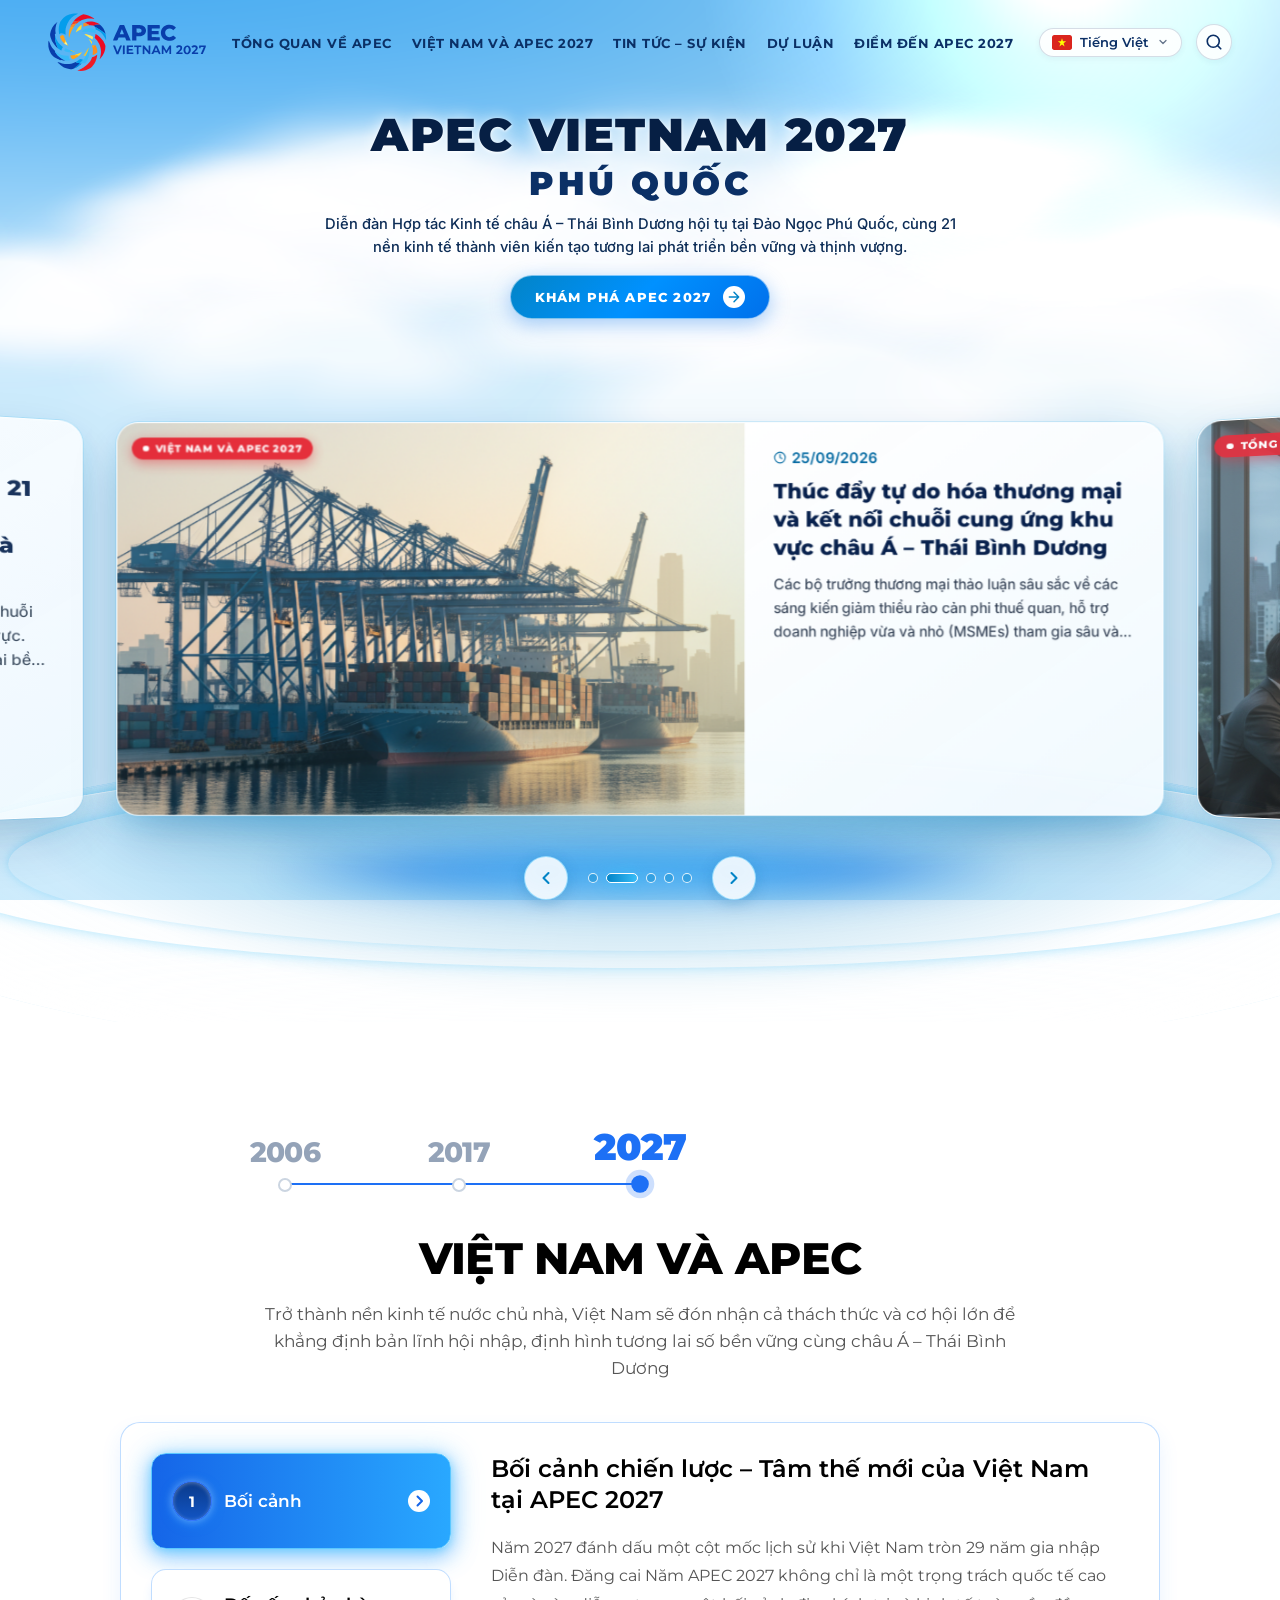
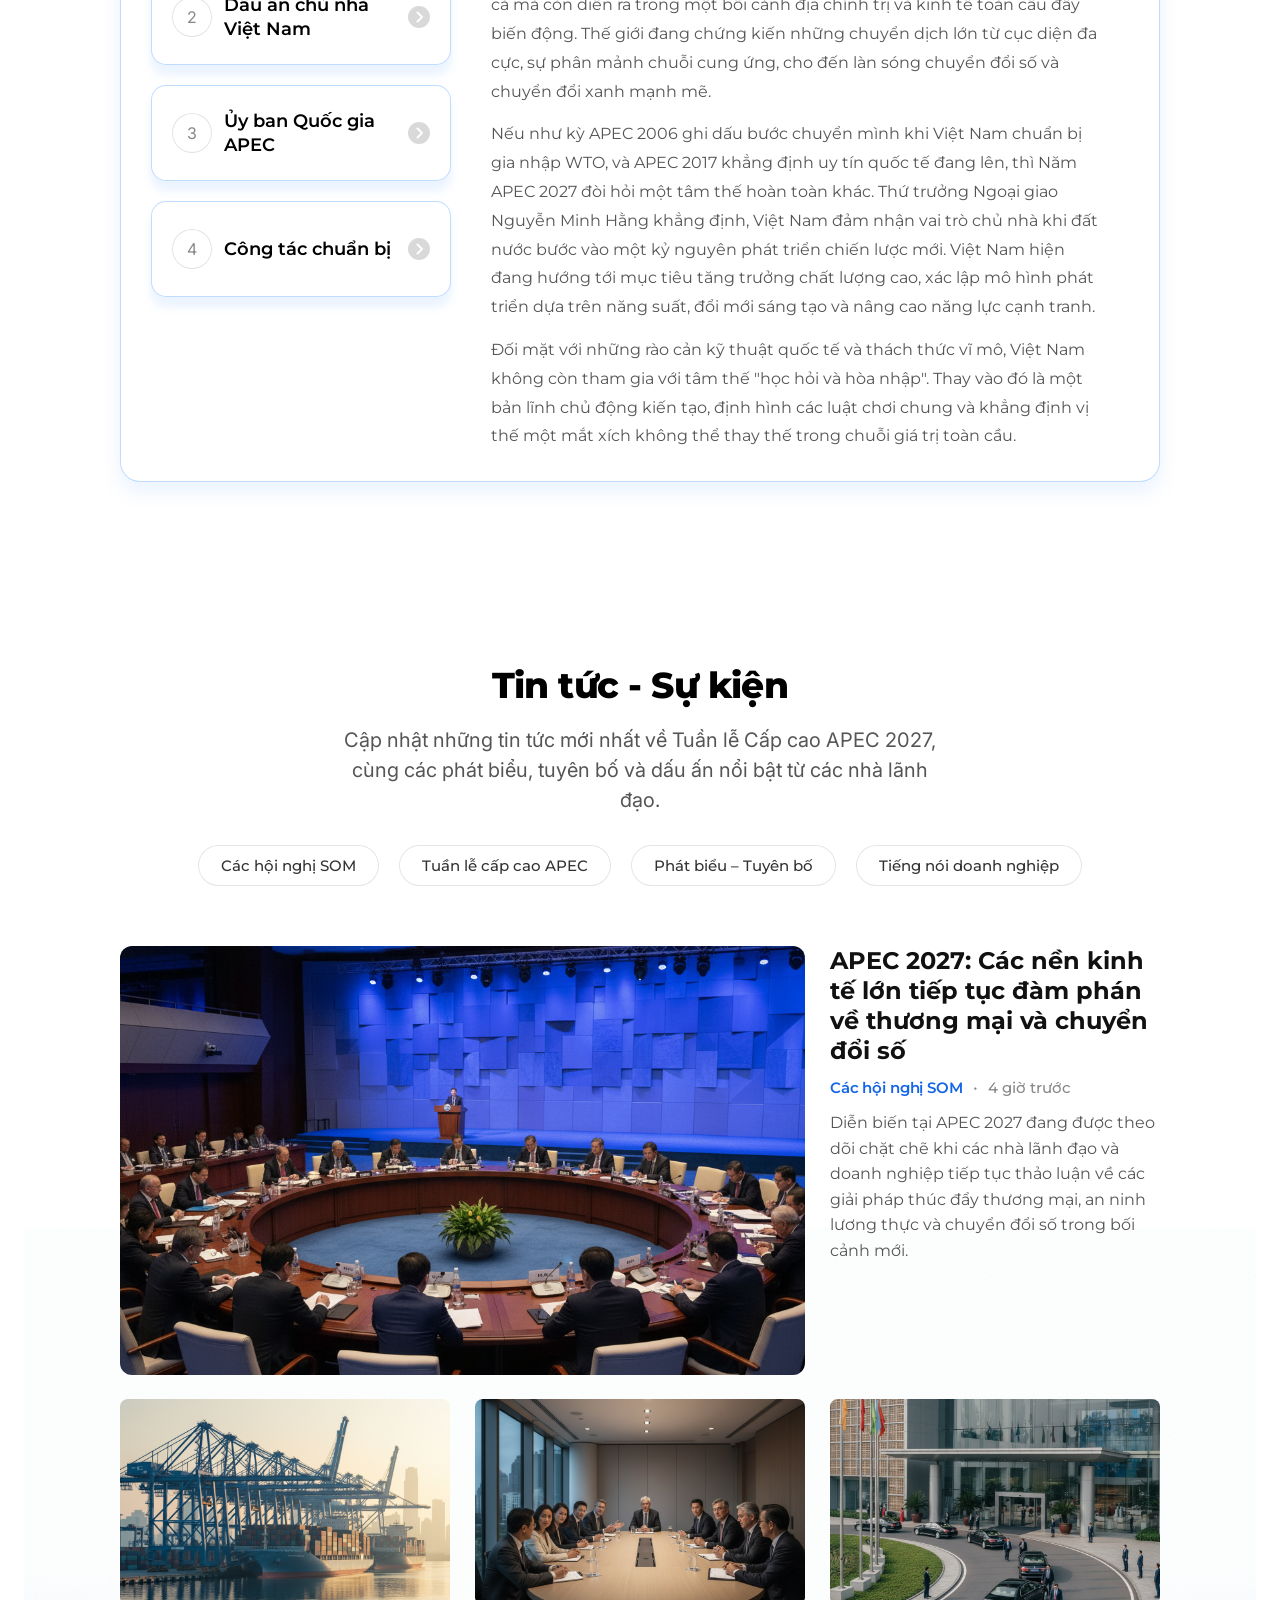
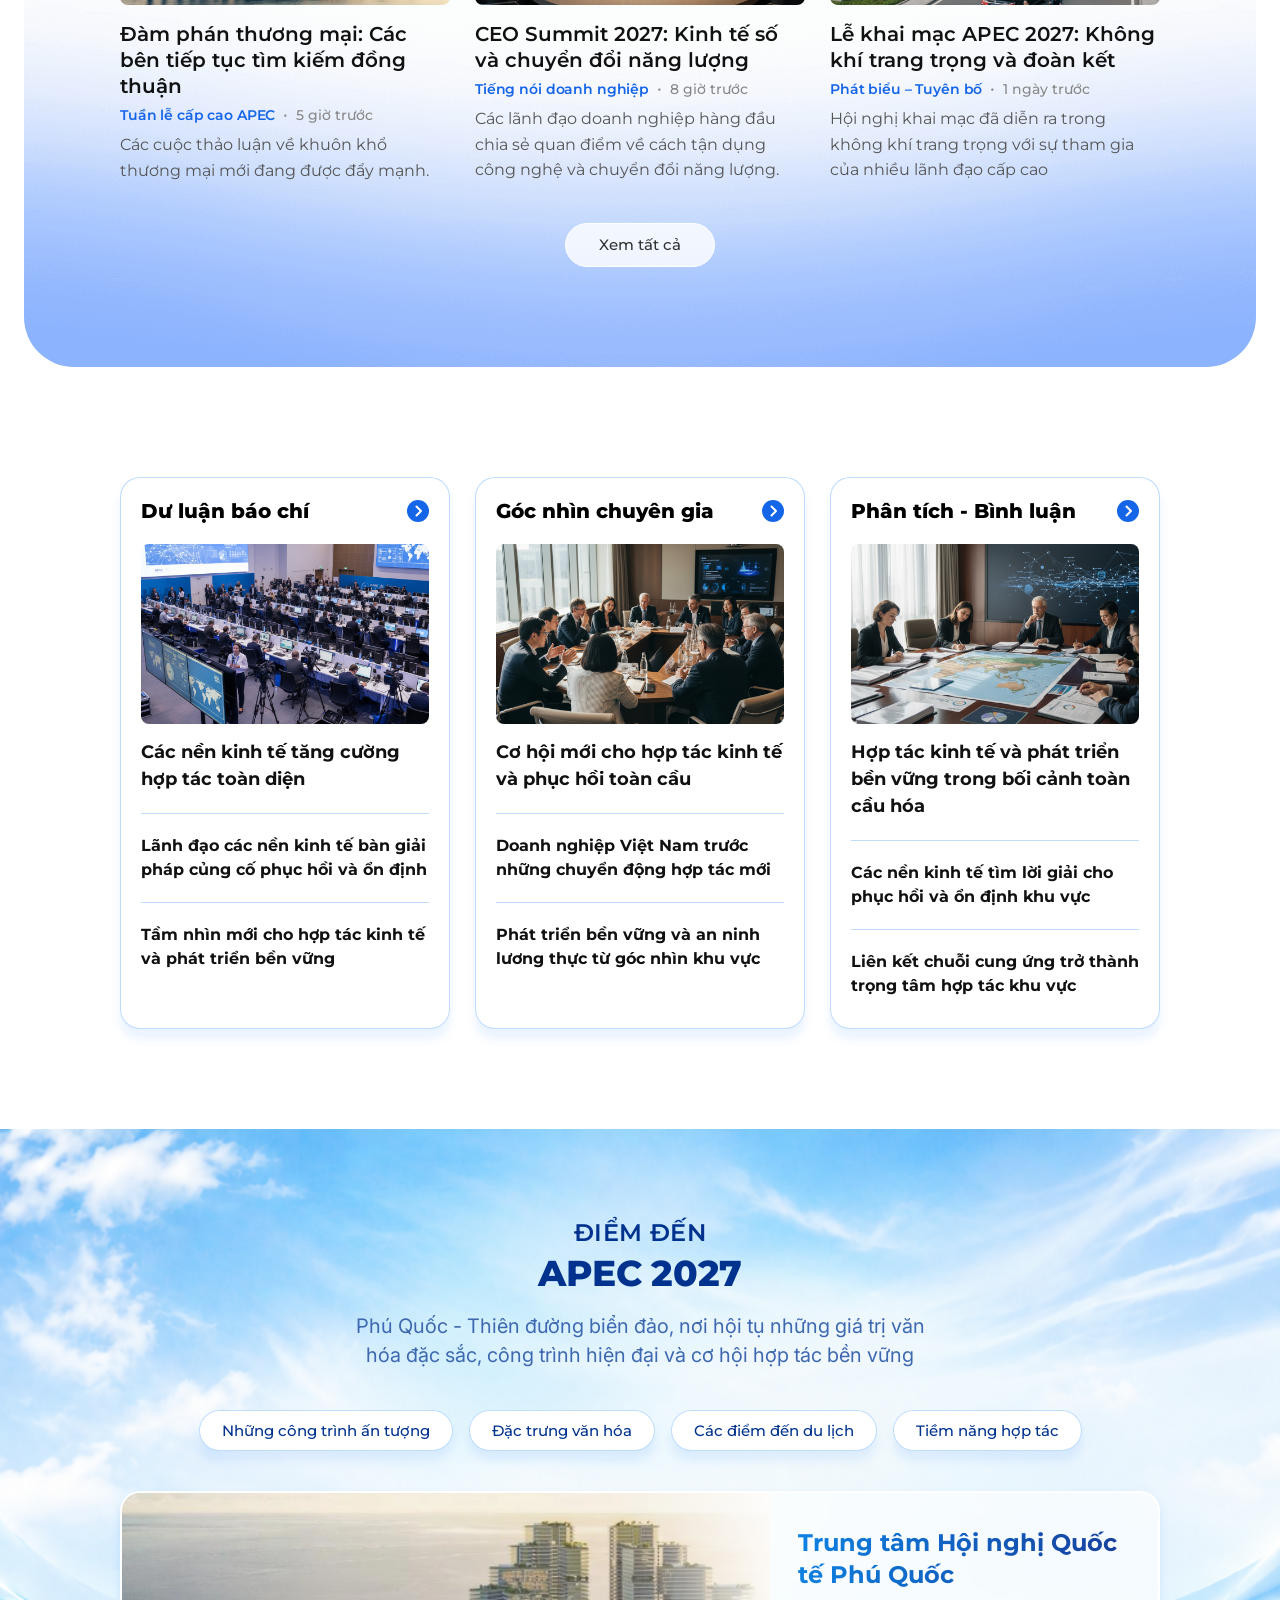
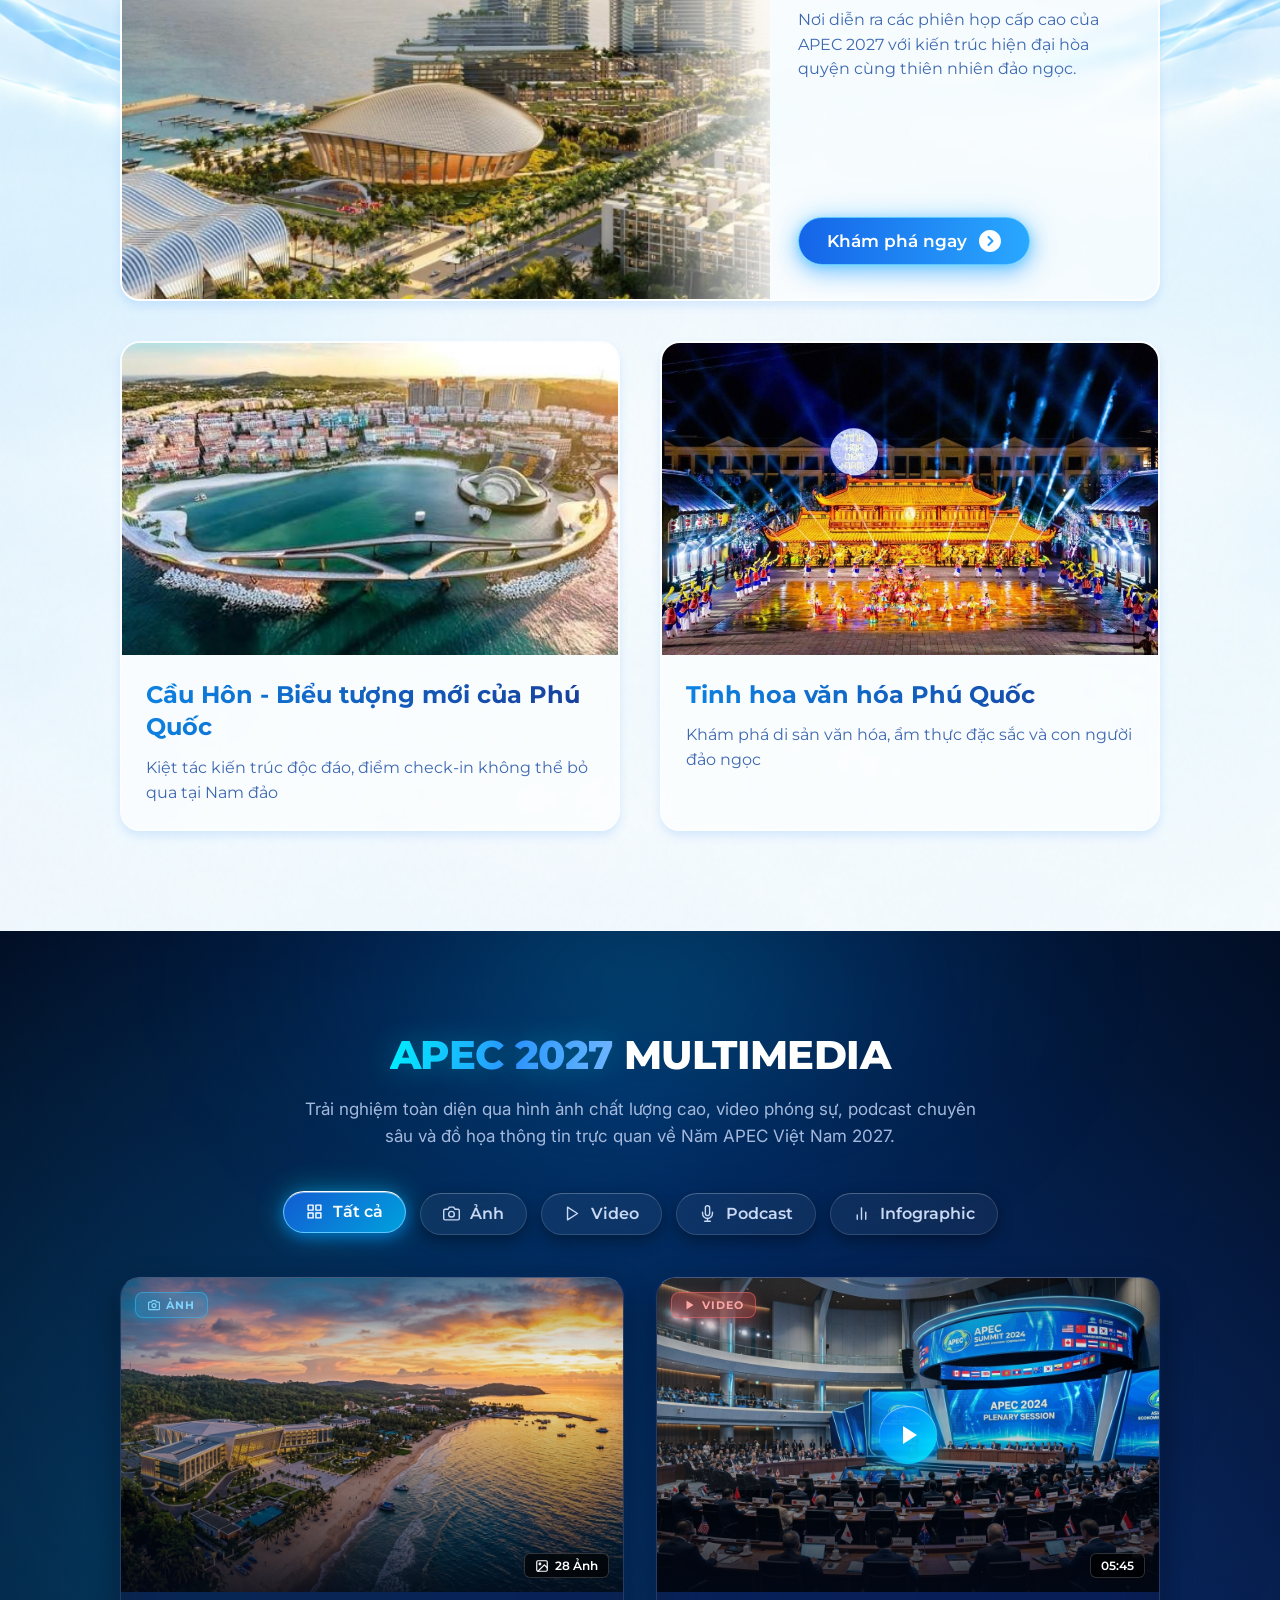
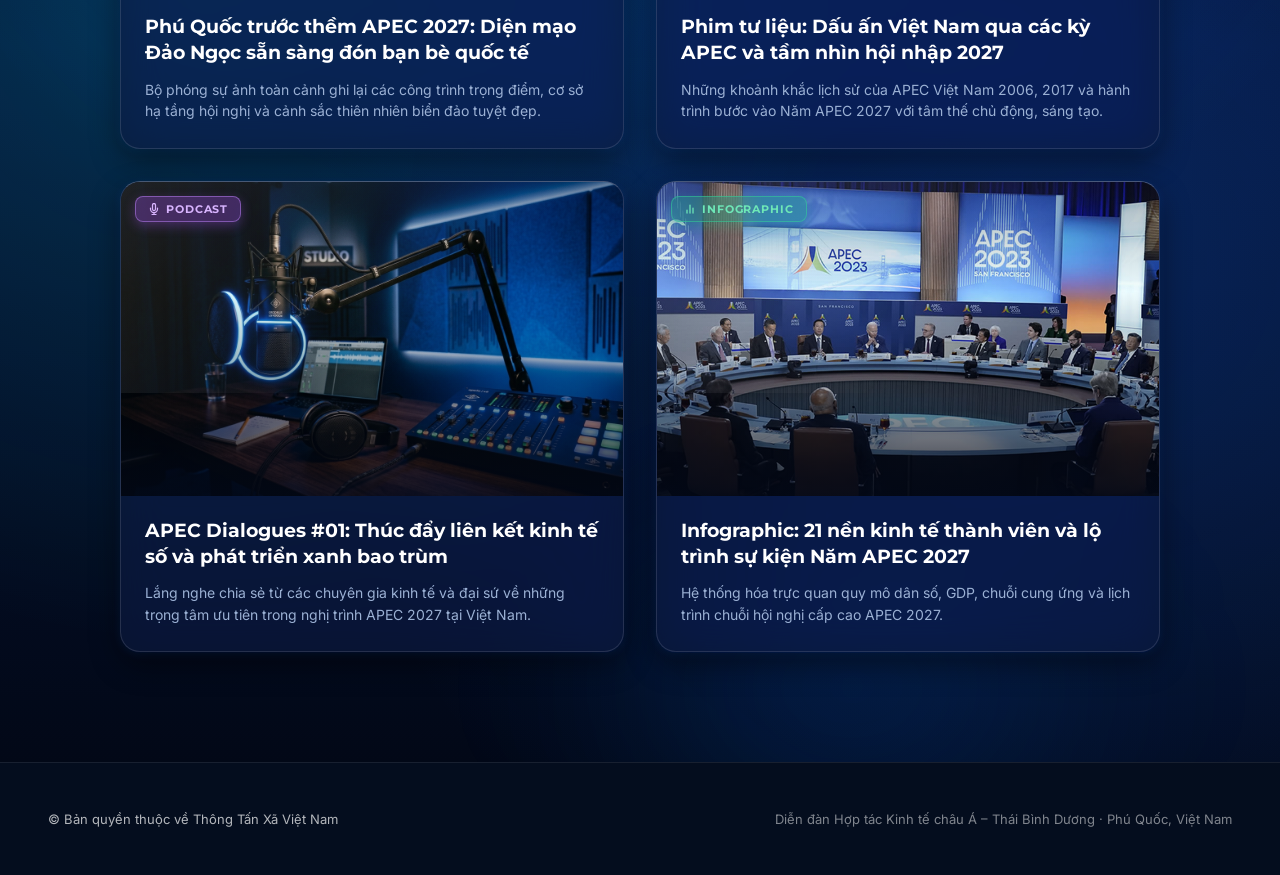
==== commit faabdb77: "update home v2" ====
--- a/index.html
+++ b/index.html
@@ -1,670 +1,713 @@
 <!doctype html>
 <html lang="vi">
-  <head>
-    <meta charset="UTF-8" />
-    <meta name="viewport" content="width=device-width, initial-scale=1.0, maximum-scale=5.0" />
-    <meta http-equiv="X-UA-Compatible" content="IE=edge" />
-
-    <title>APEC VIET NAM 2027 — PHÚ QUỐC | Diễn đàn Hợp tác Kinh tế châu Á - Thái Bình Dương</title>
-    <meta
-      name="description"
-      content="Trang thông tin chính thức Năm APEC Việt Nam 2027 tổ chức tại Đảo Ngọc Phú Quốc. Hội tụ 21 nền kinh tế thành viên, kiến tạo tương lai phát triển bền vững, bao trùm và thịnh vượng."
-    />
-    <meta
-      name="keywords"
-      content="APEC 2027, APEC Viet Nam 2027, Phu Quoc, Vietnam, Asia-Pacific Economic Cooperation, Hoi nghi thuong dinh APEC"
-    />
-
-    <!-- Open Graph / Social -->
-    <meta property="og:type" content="website" />
-    <meta property="og:title" content="APEC VIET NAM 2027 — PHÚ QUỐC" />
-    <meta
-      property="og:description"
-      content="Hội tụ sức mạnh — Kiến tạo tương lai. 21 nền kinh tế thành viên hội tụ tại Đảo Ngọc Phú Quốc, Việt Nam."
-    />
-    <meta property="og:image" content="assets/phuquoc-fisheye.jpg" />
-
-    <!-- Google Fonts: Montserrat, Inter, Poppins, Playfair Display -->
-    <link rel="preconnect" href="https://fonts.googleapis.com" />
-    <link rel="preconnect" href="https://fonts.gstatic.com" crossorigin />
-    <link
-      href="https://fonts.googleapis.com/css2?family=Inter:wght@400;500;600;700&family=Montserrat:wght@600;700;800;900&family=Playfair+Display:ital,wght@0,700;0,900;1,700&family=Poppins:wght@700;800;900&display=swap"
-      rel="stylesheet"
-    />
-
-    <!-- Core Stylesheets -->
-    <link rel="stylesheet" href="css/main.css" />
-    <link rel="stylesheet" href="css/hero.css" />
-    <link rel="stylesheet" href="css/vietnam-apec.css" />
-    <link rel="stylesheet" href="css/news-events.css" />
-    <link rel="stylesheet" href="css/public-opinion.css" />
-    <link rel="stylesheet" href="css/apec-destination.css" />
-    <link rel="stylesheet" href="css/multimedia.css" />
-
-    <link rel="icon" type="image/svg+xml" href="assets/favicon.svg" />
-  </head>
-
-  <body>
-    <!-- Global Shared Page Background (Transitions from Hero Sky Canvas / Gradient to Next Section Background) -->
-    <div id="page-bg-container" class="page-bg-container" aria-hidden="true">
-      <div class="page-bg-hero"></div>
-      <canvas id="sky-canvas" class="page-bg-sky"></canvas>
-      <div class="page-bg-next"></div>
+
+<head>
+  <meta charset="UTF-8" />
+  <meta name="viewport" content="width=device-width, initial-scale=1.0, maximum-scale=5.0" />
+  <meta http-equiv="X-UA-Compatible" content="IE=edge" />
+
+  <title>APEC VIET NAM 2027 — PHÚ QUỐC | Diễn đàn Hợp tác Kinh tế châu Á - Thái Bình Dương</title>
+  <meta name="description"
+    content="Trang thông tin chính thức Năm APEC Việt Nam 2027 tổ chức tại Đảo Ngọc Phú Quốc. Hội tụ 21 nền kinh tế thành viên, kiến tạo tương lai phát triển bền vững, bao trùm và thịnh vượng." />
+  <meta name="keywords"
+    content="APEC 2027, APEC Viet Nam 2027, Phu Quoc, Vietnam, Asia-Pacific Economic Cooperation, Hoi nghi thuong dinh APEC" />
+
+  <!-- Open Graph / Social -->
+  <meta property="og:type" content="website" />
+  <meta property="og:title" content="APEC VIET NAM 2027 — PHÚ QUỐC" />
+  <meta property="og:description"
+    content="Hội tụ sức mạnh — Kiến tạo tương lai. 21 nền kinh tế thành viên hội tụ tại Đảo Ngọc Phú Quốc, Việt Nam." />
+  <meta property="og:image" content="assets/phuquoc-fisheye.jpg" />
+
+  <!-- Google Fonts: Montserrat, Inter, Poppins, Playfair Display -->
+  <link rel="preconnect" href="https://fonts.googleapis.com" />
+  <link rel="preconnect" href="https://fonts.gstatic.com" crossorigin />
+  <link
+    href="https://fonts.googleapis.com/css2?family=Inter:wght@400;500;600;700&family=Montserrat:wght@600;700;800;900&family=Playfair+Display:ital,wght@0,700;0,900;1,700&family=Poppins:wght@700;800;900&display=swap"
+    rel="stylesheet" />
+
+  <!-- Core Stylesheets -->
+  <link rel="stylesheet" href="libs/swiper-bundle.min.css" />
+  <link rel="stylesheet" href="css/main.css" />
+  <link rel="stylesheet" href="css/hero.css" />
+  <link rel="stylesheet" href="css/hero-v2.css" />
+  <link rel="stylesheet" href="css/vietnam-apec.css" />
+  <link rel="stylesheet" href="css/news-events.css" />
+  <link rel="stylesheet" href="css/public-opinion.css" />
+  <link rel="stylesheet" href="css/apec-destination.css" />
+  <link rel="stylesheet" href="css/multimedia.css" />
+
+  <link rel="icon" type="image/svg+xml" href="assets/favicon.svg" />
+</head>
+
+<body>
+  <!-- Global Shared Page Background (Transitions from Hero Sky Canvas / Gradient to Next Section Background) -->
+  <div id="page-bg-container" class="page-bg-container" aria-hidden="true">
+    <div class="page-bg-hero"></div>
+    <canvas id="sky-canvas" class="page-bg-sky"></canvas>
+    <div class="page-bg-next"></div>
+  </div>
+
+  <!-- Navigation Header (Matching Summit Reference) -->
+  <header class="main-header is-transparent" role="banner">
+    <div class="header-left">
+      <a href="#" class="brand-logo-link" aria-label="APEC VIET NAM 2027 Trang chủ">
+        <img src="assets/logo.svg" alt="APEC VIET NAM 2027 Logo" class="summit-logo-img" />
+      </a>
     </div>
 
-    <!-- Navigation Header (Matching Summit Reference) -->
-    <header class="main-header is-transparent" role="banner">
-      <div class="header-left">
-        <a href="#" class="brand-logo-link" aria-label="APEC VIET NAM 2027 Trang chủ">
-          <img src="assets/logo.svg" alt="APEC VIET NAM 2027 Logo" class="summit-logo-img" />
-        </a>
-      </div>
-
-      <nav class="header-center" aria-label="Điều hướng chính">
-        <ul class="nav-menu">
-          <li>
-            <a
-              href="#about"
-              class="nav-link"
-              data-i18n-vi="TỔNG QUAN VỀ APEC"
-              data-i18n-en="ABOUT APEC"
-              >TỔNG QUAN VỀ APEC</a
-            >
+    <nav class="header-center" aria-label="Điều hướng chính">
+      <ul class="nav-menu">
+        <li>
+          <a href="#about" class="nav-link" data-i18n-vi="TỔNG QUAN VỀ APEC" data-i18n-en="ABOUT APEC">TỔNG QUAN VỀ
+            APEC</a>
+        </li>
+        <li>
+          <a href="#vietnam" class="nav-link" data-i18n-vi="VIỆT NAM VÀ APEC 2027"
+            data-i18n-en="VIET NAM & APEC 2027">VIỆT NAM VÀ APEC 2027</a>
+        </li>
+        <li>
+          <a href="#news" class="nav-link" data-i18n-vi="TIN TỨC – SỰ KIỆN" data-i18n-en="NEWS & EVENTS">TIN TỨC – SỰ
+            KIỆN</a>
+        </li>
+        <li>
+          <a href="#opinions" class="nav-link" data-i18n-vi="DỰ LUẬN" data-i18n-en="PUBLIC OPINION">DỰ LUẬN</a>
+        </li>
+        <li>
+          <a href="#destination" class="nav-link" data-i18n-vi="ĐIỂM ĐẾN APEC 2027"
+            data-i18n-en="DESTINATION PHU QUOC">ĐIỂM ĐẾN APEC 2027</a>
+        </li>
+
+      </ul>
+    </nav>
+
+    <div class="header-actions">
+      <!-- Language Dropdown -->
+      <div class="lang-dropdown" id="header-lang-dropdown">
+        <button class="lang-dropdown-btn" id="lang-dropdown-btn" type="button" aria-haspopup="listbox"
+          aria-expanded="false" aria-label="Chọn ngôn ngữ / Select language">
+          <span class="lang-flag-current" id="lang-flag-current">
+            <svg width="20" height="15" viewBox="0 0 20 15" fill="none" xmlns="http://www.w3.org/2000/svg">
+              <path
+                d="M17.7778 0H2.22222C1.63285 0 1.06762 0.243131 0.650874 0.675907C0.234126 1.10868 0 1.69565 0 2.30769V12.6923C0 13.3043 0.234126 13.8913 0.650874 14.3241C1.06762 14.7569 1.63285 15 2.22222 15H17.7778C18.3671 15 18.9324 14.7569 19.3491 14.3241C19.7659 13.8913 20 13.3043 20 12.6923V2.30769C20 1.69565 19.7659 1.10868 19.3491 0.675907C18.9324 0.243131 18.3671 0 17.7778 0Z"
+                fill="#DA251D" />
+              <path
+                d="M10.9735 6.36755L9.99957 3.25505L9.02568 6.36755H5.87457L8.42401 8.29044L7.45012 11.4029L9.99957 9.47947L12.549 11.4029L11.5751 8.29044L14.1246 6.36755H10.9735Z"
+                fill="#FFFF00" />
+            </svg>
+
+          </span>
+          <span class="lang-name-current" id="lang-name-current">Tiếng Việt</span>
+          <svg class="lang-dropdown-arrow" width="12" height="12" viewBox="0 0 24 24" fill="none" stroke="currentColor"
+            stroke-width="2.5" stroke-linecap="round" stroke-linejoin="round" aria-hidden="true">
+            <polyline points="6 9 12 15 18 9"></polyline>
+          </svg>
+        </button>
+
+        <ul class="lang-dropdown-menu" id="lang-dropdown-menu" role="listbox" aria-label="Danh sách ngôn ngữ">
+          <li class="lang-dropdown-item active" data-lang="vi" role="option" aria-selected="true">
+            <span class="lang-flag-box">
+              <svg width="20" height="15" viewBox="0 0 20 15" fill="none" xmlns="http://www.w3.org/2000/svg">
+                <path
+                  d="M17.7778 0H2.22222C1.63285 0 1.06762 0.243131 0.650874 0.675907C0.234126 1.10868 0 1.69565 0 2.30769V12.6923C0 13.3043 0.234126 13.8913 0.650874 14.3241C1.06762 14.7569 1.63285 15 2.22222 15H17.7778C18.3671 15 18.9324 14.7569 19.3491 14.3241C19.7659 13.8913 20 13.3043 20 12.6923V2.30769C20 1.69565 19.7659 1.10868 19.3491 0.675907C18.9324 0.243131 18.3671 0 17.7778 0Z"
+                  fill="#DA251D" />
+                <path
+                  d="M10.9735 6.36755L9.99957 3.25505L9.02568 6.36755H5.87457L8.42401 8.29044L7.45012 11.4029L9.99957 9.47947L12.549 11.4029L11.5751 8.29044L14.1246 6.36755H10.9735Z"
+                  fill="#FFFF00" />
+              </svg>
+
+            </span>
+            <span class="lang-item-label">Tiếng Việt</span>
+            <svg class="lang-check-icon" width="14" height="14" viewBox="0 0 24 24" fill="none" stroke="currentColor"
+              stroke-width="2.5" stroke-linecap="round" stroke-linejoin="round">
+              <polyline points="20 6 9 17 4 12"></polyline>
+            </svg>
           </li>
-          <li>
-            <a
-              href="#vietnam"
-              class="nav-link"
-              data-i18n-vi="VIỆT NAM VÀ APEC 2027"
-              data-i18n-en="VIET NAM & APEC 2027"
-              >VIỆT NAM VÀ APEC 2027</a
-            >
+          <li class="lang-dropdown-item" data-lang="en" role="option" aria-selected="false">
+            <span class="lang-flag-box">
+              <svg class="lang-flag-icon" viewBox="0 0 640 480" width="20" height="15" aria-hidden="true">
+                <path fill="#012169" d="M0 0h640v480H0z" />
+                <path fill="#fff"
+                  d="M75 0l244 181L562 0h78v62L400 240l240 178v62h-80L320 301 81 480H0v-60l239-180L0 64V0h75z" />
+                <path fill="#c8102e"
+                  d="M424 281l216 159v40L369 281h55zm-152-82L56 40V0L327 199h-55zM0 440l191-142h55L14 480H0v-40zm369-199l271-201V0L371 199h-2z" />
+                <path fill="#fff" d="M255 0v480h130V0H255zM0 175v130h640V175H0z" />
+                <path fill="#c8102e" d="M281 0v480h78V0h-78zM0 201v78h640v-78H0z" />
+              </svg>
+            </span>
+            <span class="lang-item-label">English</span>
+            <svg class="lang-check-icon" width="14" height="14" viewBox="0 0 24 24" fill="none" stroke="currentColor"
+              stroke-width="2.5" stroke-linecap="round" stroke-linejoin="round">
+              <polyline points="20 6 9 17 4 12"></polyline>
+            </svg>
           </li>
-          <li>
-            <a
-              href="#news"
-              class="nav-link"
-              data-i18n-vi="TIN TỨC – SỰ KIỆN"
-              data-i18n-en="NEWS & EVENTS"
-              >TIN TỨC – SỰ KIỆN</a
-            >
+          <li class="lang-dropdown-item" data-lang="fr" role="option" aria-selected="false">
+            <span class="lang-flag-box">
+              <svg class="lang-flag-icon" viewBox="0 0 640 480" width="20" height="15" aria-hidden="true">
+                <g fill-rule="evenodd" stroke-width="1pt">
+                  <path fill="#fff" d="M0 0h640v480H0z" />
+                  <path fill="#002654" d="M0 0h213.3v480H0z" />
+                  <path fill="#ce1126" d="M426.7 0H640v480H426.7z" />
+                </g>
+              </svg>
+            </span>
+            <span class="lang-item-label">Français</span>
+            <svg class="lang-check-icon" width="14" height="14" viewBox="0 0 24 24" fill="none" stroke="currentColor"
+              stroke-width="2.5" stroke-linecap="round" stroke-linejoin="round">
+              <polyline points="20 6 9 17 4 12"></polyline>
+            </svg>
           </li>
-          <li>
-            <a
-              href="#opinions"
-              class="nav-link"
-              data-i18n-vi="DỰ LUẬN"
-              data-i18n-en="PUBLIC OPINION"
-              >DỰ LUẬN</a
-            >
+          <li class="lang-dropdown-item" data-lang="zh" role="option" aria-selected="false">
+            <span class="lang-flag-box">
+              <svg class="lang-flag-icon" viewBox="0 0 640 480" width="20" height="15" aria-hidden="true">
+                <path fill="#de2910" d="M0 0h640v480H0z" />
+                <path fill="#ffde00"
+                  d="M120 72l22.5 69.1H215l-58.4 42.5 22.3 68.6-58.9-42.8-58.9 42.8 22.3-68.6-58.4-42.5h72.5zm115.5 12.3l-2.4 20.8 19.3-8-19.7 7 4.1 20.6-13-16.5-12.7 16.7 3.7-20.6-19.6-7.3 19.4 7.7zm49.1 52.6l9.6 18.6 11.8-17.3-17.7 11.1 16.6 13.1-20.9-2.3-4.9 20.4-5.2-20.3-20.9 2 16.4-13.4zm4.1 76.5l19.4 7.6-19.6-7.3 3.8 20.6-12.7-16.7-13 16.5 4.1-20.6-19.7-7 19.3 8-2.4-20.8zm-53.2 60.1l20.4-4.8-19.9-6.3 11.3 17.6 10-18.4-14.7 15.2 16.8 12.8-21-2.1-5.4 20.3-4.8-20.4z" />
+              </svg>
+            </span>
+            <span class="lang-item-label">中文</span>
+            <svg class="lang-check-icon" width="14" height="14" viewBox="0 0 24 24" fill="none" stroke="currentColor"
+              stroke-width="2.5" stroke-linecap="round" stroke-linejoin="round">
+              <polyline points="20 6 9 17 4 12"></polyline>
+            </svg>
           </li>
-          <li>
-            <a
-              href="#destination"
-              class="nav-link"
-              data-i18n-vi="ĐIỂM ĐẾN APEC 2027"
-              data-i18n-en="DESTINATION PHU QUOC"
-              >ĐIỂM ĐẾN APEC 2027</a
-            >
+          <li class="lang-dropdown-item" data-lang="es" role="option" aria-selected="false">
+            <span class="lang-flag-box">
+              <svg class="lang-flag-icon" viewBox="0 0 640 480" width="20" height="15" aria-hidden="true">
+                <path fill="#aa151b" d="M0 0h640v480H0z" />
+                <path fill="#f1bf00" d="M0 120h640v240H0z" />
+              </svg>
+            </span>
+            <span class="lang-item-label">Español</span>
+            <svg class="lang-check-icon" width="14" height="14" viewBox="0 0 24 24" fill="none" stroke="currentColor"
+              stroke-width="2.5" stroke-linecap="round" stroke-linejoin="round">
+              <polyline points="20 6 9 17 4 12"></polyline>
+            </svg>
           </li>
-          <li>
-            <a
-              href="#media"
-              class="nav-link"
-              data-i18n-vi="ĐA PHƯƠNG TIỆN"
-              data-i18n-en="MULTIMEDIA"
-              >ĐA PHƯƠNG TIỆN</a
-            >
+          <li class="lang-dropdown-item" data-lang="ru" role="option" aria-selected="false">
+            <span class="lang-flag-box">
+              <svg class="lang-flag-icon" viewBox="0 0 640 480" width="20" height="15" aria-hidden="true">
+                <g fill-rule="evenodd" stroke-width="1pt">
+                  <path fill="#fff" d="M0 0h640v480H0z" />
+                  <path fill="#0039a6" d="M0 160h640v320H0z" />
+                  <path fill="#d52b1e" d="M0 320h640v160H0z" />
+                </g>
+              </svg>
+            </span>
+            <span class="lang-item-label">Русский</span>
+            <svg class="lang-check-icon" width="14" height="14" viewBox="0 0 24 24" fill="none" stroke="currentColor"
+              stroke-width="2.5" stroke-linecap="round" stroke-linejoin="round">
+              <polyline points="20 6 9 17 4 12"></polyline>
+            </svg>
           </li>
         </ul>
-      </nav>
-
-      <div class="header-actions">
-        <!-- Language Switcher -->
-        <div class="lang-selector" role="group" aria-label="Ngôn ngữ">
-          <button class="lang-btn active" data-lang="vi" aria-label="Tiếng Việt">VI</button>
-          <button class="lang-btn" data-lang="en" aria-label="English">EN</button>
-        </div>
-
-        <!-- Mobile Hamburger -->
-        <button class="mobile-menu-toggle" id="mobile-menu-toggle" aria-label="Mở thực đơn">
-          <svg
-            width="24"
-            height="24"
-            viewBox="0 0 24 24"
-            fill="none"
-            stroke="currentColor"
-            stroke-width="2.2"
-            stroke-linecap="round"
-          >
-            <line x1="3" y1="12" x2="21" y2="12"></line>
-            <line x1="3" y1="6" x2="21" y2="6"></line>
-            <line x1="3" y1="18" x2="21" y2="18"></line>
-          </svg>
-        </button>
       </div>
-    </header>
-
-    <!-- Mobile Nav Drawer -->
-    <div class="mobile-nav-drawer" id="mobile-nav-drawer">
-      <ul class="mobile-nav-list">
-        <li>
-          <a
-            href="#about"
-            class="mobile-nav-link"
-            data-i18n-vi="TỔNG QUAN VỀ APEC"
-            data-i18n-en="ABOUT APEC"
-            >TỔNG QUAN VỀ APEC</a
-          >
-        </li>
-        <li>
-          <a
-            href="#vietnam"
-            class="mobile-nav-link"
-            data-i18n-vi="VIỆT NAM VÀ APEC 2027"
-            data-i18n-en="VIET NAM & APEC 2027"
-            >VIỆT NAM VÀ APEC 2027</a
-          >
-        </li>
-        <li>
-          <a
-            href="#news"
-            class="mobile-nav-link"
-            data-i18n-vi="TIN TỨC – SỰ KIỆN"
-            data-i18n-en="NEWS & EVENTS"
-            >TIN TỨC – SỰ KIỆN</a
-          >
-        </li>
-        <li>
-          <a
-            href="#destination"
-            class="mobile-nav-link"
-            data-i18n-vi="ĐIỂM ĐẾN APEC 2027"
-            data-i18n-en="DESTINATION PHU QUOC"
-            >ĐIỂM ĐẾN APEC 2027</a
-          >
-        </li>
-        <li>
-          <a
-            href="#press"
-            class="mobile-nav-link"
-            data-i18n-vi="DÀNH CHO BÁO CHÍ"
-            data-i18n-en="PRESS CENTER"
-            >DÀNH CHO BÁO CHÍ</a
-          >
-        </li>
-      </ul>
+
+      <!-- Search Trigger Button -->
+      <button class="header-search-btn" id="header-search-btn" type="button" aria-label="Tìm kiếm / Search"
+        title="Tìm kiếm">
+        <svg width="18" height="18" viewBox="0 0 24 24" fill="none" stroke="currentColor" stroke-width="2.2"
+          stroke-linecap="round" stroke-linejoin="round">
+          <circle cx="11" cy="11" r="8"></circle>
+          <line x1="21" y1="21" x2="16.65" y2="16.65"></line>
+        </svg>
+      </button>
+
+      <!-- Mobile Hamburger -->
+      <button class="mobile-menu-toggle" id="mobile-menu-toggle" aria-label="Mở thực đơn">
+        <svg width="24" height="24" viewBox="0 0 24 24" fill="none" stroke="currentColor" stroke-width="2.2"
+          stroke-linecap="round">
+          <line x1="3" y1="12" x2="21" y2="12"></line>
+          <line x1="3" y1="6" x2="21" y2="6"></line>
+          <line x1="3" y1="18" x2="21" y2="18"></line>
+        </svg>
+      </button>
     </div>
-
-    <main>
-      <!-- HERO SECTION: 3D INTERACTIVE VIEWPORT -->
-      <section class="hero-viewport" id="hero-section" aria-label="Khám phá tương tác 3D APEC 2027">
-        <!-- Layer 01.5: Glowing Futuristic Podium Stage (Background Floor Layer, behind 3D Sphere) -->
-        <div class="hero-podium-wrapper" aria-hidden="true">
-          <div class="hero-podium-stage">
-            <div class="podium-arc-outer"></div>
-            <div class="podium-arc-inner"></div>
-            <div class="podium-radial-glow"></div>
+  </header>
+
+  <!-- Mobile Nav Drawer -->
+  <div class="mobile-nav-drawer" id="mobile-nav-drawer">
+    <ul class="mobile-nav-list">
+      <li>
+        <a href="#about" class="mobile-nav-link" data-i18n-vi="TỔNG QUAN VỀ APEC" data-i18n-en="ABOUT APEC">TỔNG QUAN VỀ
+          APEC</a>
+      </li>
+      <li>
+        <a href="#vietnam" class="mobile-nav-link" data-i18n-vi="VIỆT NAM VÀ APEC 2027"
+          data-i18n-en="VIET NAM & APEC 2027">VIỆT NAM VÀ APEC 2027</a>
+      </li>
+      <li>
+        <a href="#news" class="mobile-nav-link" data-i18n-vi="TIN TỨC – SỰ KIỆN" data-i18n-en="NEWS & EVENTS">TIN TỨC –
+          SỰ KIỆN</a>
+      </li>
+      <li>
+        <a href="#destination" class="mobile-nav-link" data-i18n-vi="ĐIỂM ĐẾN APEC 2027"
+          data-i18n-en="DESTINATION PHU QUOC">ĐIỂM ĐẾN APEC 2027</a>
+      </li>
+      <li>
+        <a href="#press" class="mobile-nav-link" data-i18n-vi="DÀNH CHO BÁO CHÍ" data-i18n-en="PRESS CENTER">DÀNH CHO
+          BÁO CHÍ</a>
+      </li>
+    </ul>
+  </div>
+
+  <main>
+    <!-- HERO SECTION: 3D INTERACTIVE VIEWPORT -->
+    <section class="hero-viewport" id="hero-section" aria-label="Khám phá tương tác 3D APEC 2027">
+      <!-- Layer 01.5: Glowing Futuristic Podium Stage (Preserved Floor Stage) -->
+      <div class="hero-podium-wrapper" aria-hidden="true">
+        <div class="hero-podium-stage">
+          <div class="podium-arc-outer"></div>
+          <div class="podium-arc-inner"></div>
+          <div class="podium-radial-glow"></div>
+        </div>
+      </div>
+
+      <!-- Typography & Branding Overlay -->
+      <div class="hero-overlay">
+        <div class="hero-content">
+          <h1 class="hero-title-main">APEC VIETNAM 2027</h1>
+          <h2 class="hero-title-sub">PHÚ QUỐC</h2>
+
+          <p class="hero-description"
+            data-i18n-vi="Diễn đàn Hợp tác Kinh tế châu Á – Thái Bình Dương hội tụ tại Đảo Ngọc Phú Quốc, cùng 21 nền kinh tế thành viên kiến tạo tương lai phát triển bền vững và thịnh vượng."
+            data-i18n-en="The Asia-Pacific Economic Cooperation summit convenes in the Pearl Island of Phu Quoc, uniting 21 member economies to foster resilient, inclusive and sustainable shared prosperity.">
+            Diễn đàn Hợp tác Kinh tế châu Á – Thái Bình Dương hội tụ tại Đảo Ngọc Phú Quốc, cùng
+            21 nền kinh tế thành viên kiến tạo tương lai phát triển bền vững và thịnh vượng.
+          </p>
+
+          <a href="#summit-pillars" class="hero-cta-btn" id="explore-cta-btn">
+            <span data-i18n-vi="KHÁM PHÁ APEC 2027" data-i18n-en="EXPLORE APEC 2027">KHÁM PHÁ APEC 2027</span>
+            <svg width="20" height="20" viewBox="0 0 24 24" fill="none" stroke="currentColor" stroke-width="2.2"
+              stroke-linecap="round" stroke-linejoin="round">
+              <path d="M5 12h14M12 5l7 7-7 7" />
+            </svg>
+          </a>
+        </div>
+      </div>
+
+      <!-- Featured News 3D Panorama Swiper Slider: Elegantly positioned on top of the Glowing Podium -->
+      <div class="hero-podium-featured-container">
+        <!-- Spotlight glow from Podium shining up into the card base -->
+        <div class="featured-card-pedestal-glow" aria-hidden="true"></div>
+
+        <div class="swiper hero-panorama-swiper">
+          <div class="swiper-wrapper">
+            <!-- Slide 1: Main Summit Headline -->
+            <div class="swiper-slide hero-swiper-slide">
+              <article class="hero-featured-news-card" id="hero-featured-news-1">
+                <a href="#news" class="featured-card-media-wrapper">
+                  <img src="assets/news/news-thumb-featured.png" alt="APEC 2027 Phú Quốc Tin nổi bật"
+                    class="featured-card-thumb" loading="eager" draggable="false" />
+                  <div class="featured-card-badge-row">
+                    <span class="featured-live-badge">
+                      <span class="live-dot-pulse"></span>
+                      <span data-i18n-vi="TIN TỨC – SỰ KIỆN" data-i18n-en="NEWS & EVENTS">TIN TỨC – SỰ KIỆN</span>
+                    </span>
+                  </div>
+                  <div class="featured-card-media-shine" aria-hidden="true"></div>
+                </a>
+
+                <div class="featured-card-body">
+                  <div class="featured-card-meta">
+                    <span class="featured-meta-item">
+                      <svg width="14" height="14" viewBox="0 0 24 24" fill="none" stroke="currentColor" stroke-width="2"
+                        stroke-linecap="round" stroke-linejoin="round">
+                        <circle cx="12" cy="12" r="10" />
+                        <polyline points="12 6 12 12 16 14" />
+                      </svg>
+                      <span data-i18n-vi="24/09/2026" data-i18n-en="24/09/2026">24/09/2026</span>
+                    </span>
+                  </div>
+
+                  <h3 class="featured-card-title">
+                    <a href="#news" class="featured-title-link"
+                      data-i18n-vi="APEC 2027 Phú Quốc: Hội tụ 21 nền kinh tế thành viên, định hình tương lai thịnh vượng và kinh tế xanh"
+                      data-i18n-en="APEC 2027 Phu Quoc: Convening 21 Member Economies, Shaping the Resilient Future & Green Economy">
+                      APEC 2027 Phú Quốc: Hội tụ 21 nền kinh tế thành viên, định hình tương lai thịnh vượng và kinh tế
+                      xanh
+                    </a>
+                  </h3>
+
+                  <p class="featured-card-excerpt"
+                    data-i18n-vi="Đảo Ngọc Phú Quốc chính thức sẵn sàng cho chuỗi hội nghị thượng đỉnh quan trọng bậc nhất khu vực. Các nhà lãnh đạo tập trung thúc đẩy thương mại bền vững, liên kết chuỗi cung ứng linh hoạt và chuyển đổi số toàn diện."
+                    data-i18n-en="The Pearl Island of Phu Quoc is primed for the region's pinnacle summit series. Economic leaders focus on advancing sustainable trade, resilient supply chain connectivity, and holistic digital transformation.">
+                    Đảo Ngọc Phú Quốc chính thức sẵn sàng cho chuỗi hội nghị thượng đỉnh quan trọng bậc nhất khu vực.
+                    Các nhà
+                    lãnh đạo tập trung thúc đẩy thương mại bền vững, liên kết chuỗi cung ứng linh hoạt và chuyển đổi số
+                    toàn
+                    diện.
+                  </p>
+                </div>
+              </article>
+            </div>
+
+            <!-- Slide 2: Ministerial Dialogue -->
+            <div class="swiper-slide hero-swiper-slide">
+              <article class="hero-featured-news-card" id="hero-featured-news-2">
+                <a href="#news-1" class="featured-card-media-wrapper">
+                  <img src="assets/news/news-thumb-1.png" alt="APEC 2027 Đối thoại Bộ trưởng"
+                    class="featured-card-thumb" loading="lazy" draggable="false" />
+                  <div class="featured-card-badge-row">
+                    <span class="featured-live-badge">
+                      <span class="live-dot-pulse"></span>
+                      <span data-i18n-vi="VIỆT NAM VÀ APEC 2027" data-i18n-en="VIET NAM & APEC 2027">VIỆT NAM VÀ APEC
+                        2027</span>
+                    </span>
+                  </div>
+                  <div class="featured-card-media-shine" aria-hidden="true"></div>
+                </a>
+
+                <div class="featured-card-body">
+                  <div class="featured-card-meta">
+                    <span class="featured-meta-item">
+                      <svg width="14" height="14" viewBox="0 0 24 24" fill="none" stroke="currentColor" stroke-width="2"
+                        stroke-linecap="round" stroke-linejoin="round">
+                        <circle cx="12" cy="12" r="10" />
+                        <polyline points="12 6 12 12 16 14" />
+                      </svg>
+                      <span data-i18n-vi="25/09/2026" data-i18n-en="25/09/2026">25/09/2026</span>
+                    </span>
+                  </div>
+
+                  <h3 class="featured-card-title">
+                    <a href="#news-1" class="featured-title-link"
+                      data-i18n-vi="Thúc đẩy tự do hóa thương mại và kết nối chuỗi cung ứng khu vực châu Á – Thái Bình Dương"
+                      data-i18n-en="Advancing Trade Liberalization and Resilient Supply Chain Connectivity Across Asia-Pacific">
+                      Thúc đẩy tự do hóa thương mại và kết nối chuỗi cung ứng khu vực châu Á – Thái Bình Dương
+                    </a>
+                  </h3>
+
+                  <p class="featured-card-excerpt"
+                    data-i18n-vi="Các bộ trưởng thương mại thảo luận sâu sắc về các sáng kiến giảm thiểu rào cản phi thuế quan, hỗ trợ doanh nghiệp vừa và nhỏ (MSMEs) tham gia sâu vào mạng lưới kinh tế toàn cầu."
+                    data-i18n-en="Ministers deliberate strategic frameworks to mitigate non-tariff barriers, empowering MSMEs to integrate securely and deeply into global economic supply chains.">
+                    Các bộ trưởng thương mại thảo luận sâu sắc về các sáng kiến giảm thiểu rào cản phi thuế quan, hỗ trợ
+                    doanh nghiệp vừa và nhỏ (MSMEs) tham gia sâu vào mạng lưới kinh tế toàn cầu.
+                  </p>
+                </div>
+              </article>
+            </div>
+
+            <!-- Slide 3: CEO Summit -->
+            <div class="swiper-slide hero-swiper-slide">
+              <article class="hero-featured-news-card" id="hero-featured-news-3">
+                <a href="#news-2" class="featured-card-media-wrapper">
+                  <img src="assets/news/news-thumb-2.png" alt="APEC CEO Summit 2027" class="featured-card-thumb"
+                    loading="lazy" draggable="false" />
+                  <div class="featured-card-badge-row">
+                    <span class="featured-live-badge">
+                      <span class="live-dot-pulse"></span>
+                      <span data-i18n-vi="TỔNG QUAN VỀ APEC" data-i18n-en="ABOUT APEC">TỔNG QUAN VỀ APEC</span>
+                    </span>
+                  </div>
+                  <div class="featured-card-media-shine" aria-hidden="true"></div>
+                </a>
+
+                <div class="featured-card-body">
+                  <div class="featured-card-meta">
+                    <span class="featured-meta-item">
+                      <svg width="14" height="14" viewBox="0 0 24 24" fill="none" stroke="currentColor" stroke-width="2"
+                        stroke-linecap="round" stroke-linejoin="round">
+                        <circle cx="12" cy="12" r="10" />
+                        <polyline points="12 6 12 12 16 14" />
+                      </svg>
+                      <span data-i18n-vi="26/09/2026" data-i18n-en="26/09/2026">26/09/2026</span>
+                    </span>
+                  </div>
+
+                  <h3 class="featured-card-title">
+                    <a href="#news-2" class="featured-title-link"
+                      data-i18n-vi="APEC CEO Summit 2027: Trí tuệ nhân tạo, chuyển đổi xanh và tương lai năng lượng sạch"
+                      data-i18n-en="APEC CEO Summit 2027: Artificial Intelligence, Green Transition and Clean Energy Horizons">
+                      APEC CEO Summit 2027: Trí tuệ nhân tạo, chuyển đổi xanh và tương lai năng lượng sạch
+                    </a>
+                  </h3>
+
+                  <p class="featured-card-excerpt"
+                    data-i18n-vi="Hơn 1.200 nhà lãnh đạo tập đoàn đa quốc gia và chuyên gia công nghệ quy tụ tại Phú Quốc, chia sẻ các bước đột phá về ứng dụng AI có trách nhiệm và tài chính xanh bền vững."
+                    data-i18n-en="Over 1,200 multinational CEOs and tech innovators convene in Phu Quoc, unveiling breakthrough roadmaps for ethical AI deployment and sustainable green financing.">
+                    Hơn 1.200 nhà lãnh đạo tập đoàn đa quốc gia và chuyên gia công nghệ quy tụ tại Phú Quốc, chia sẻ các
+                    bước đột phá về ứng dụng AI có trách nhiệm và tài chính xanh bền vững.
+                  </p>
+                </div>
+              </article>
+            </div>
+
+            <!-- Slide 4: ABAC Session -->
+            <div class="swiper-slide hero-swiper-slide">
+              <article class="hero-featured-news-card" id="hero-featured-news-4">
+                <a href="#news-3" class="featured-card-media-wrapper">
+                  <img src="assets/news/news-thumb-3.png" alt="Kỳ họp ABAC 2027" class="featured-card-thumb"
+                    loading="lazy" draggable="false" />
+                  <div class="featured-card-badge-row">
+                    <span class="featured-live-badge">
+                      <span class="live-dot-pulse"></span>
+                      <span data-i18n-vi="DỰ LUẬN" data-i18n-en="PUBLIC OPINION">DỰ LUẬN</span>
+                    </span>
+                  </div>
+                  <div class="featured-card-media-shine" aria-hidden="true"></div>
+                </a>
+
+                <div class="featured-card-body">
+                  <div class="featured-card-meta">
+                    <span class="featured-meta-item">
+                      <svg width="14" height="14" viewBox="0 0 24 24" fill="none" stroke="currentColor" stroke-width="2"
+                        stroke-linecap="round" stroke-linejoin="round">
+                        <circle cx="12" cy="12" r="10" />
+                        <polyline points="12 6 12 12 16 14" />
+                      </svg>
+                      <span data-i18n-vi="26/09/2026" data-i18n-en="26/09/2026">26/09/2026</span>
+                    </span>
+                  </div>
+
+                  <h3 class="featured-card-title">
+                    <a href="#news-3" class="featured-title-link"
+                      data-i18n-vi="Kỳ họp ABAC 2027: Kiến nghị 5 trụ cột hành động cho tăng trưởng bao trùm và số hóa"
+                      data-i18n-en="ABAC 2027 Session: Proposing 5 Strategic Pillars for Inclusive Growth and Digitization">
+                      Kỳ họp ABAC 2027: Kiến nghị 5 trụ cột hành động cho tăng trưởng bao trùm và số hóa
+                    </a>
+                  </h3>
+
+                  <p class="featured-card-excerpt"
+                    data-i18n-vi="Báo cáo thường niên của ABAC đệ trình lên các Nhà lãnh đạo APEC, nhấn mạnh vào thương mại phi giấy tờ xuyên biên giới, chuẩn hóa an ninh mạng và phát triển nguồn nhân lực chất lượng cao."
+                    data-i18n-en="ABAC's annual report submitted to APEC Leaders emphasizes cross-border paperless trade frameworks, unified cybersecurity protocols, and high-tech talent development.">
+                    Báo cáo thường niên của ABAC đệ trình lên các Nhà lãnh đạo APEC, nhấn mạnh vào thương mại phi giấy
+                    tờ
+                    xuyên biên giới, chuẩn hóa an ninh mạng và phát triển nguồn nhân lực chất lượng cao.
+                  </p>
+                </div>
+              </article>
+            </div>
+
+            <!-- Slide 5: Host Destination & Green Infrastructure -->
+            <div class="swiper-slide hero-swiper-slide">
+              <article class="hero-featured-news-card" id="hero-featured-news-5">
+                <a href="#destination" class="featured-card-media-wrapper">
+                  <img src="assets/destination/destination-featured.png" alt="Phú Quốc Hạ tầng APEC 2027"
+                    class="featured-card-thumb" loading="lazy" draggable="false" />
+                  <div class="featured-card-badge-row">
+                    <span class="featured-live-badge">
+                      <span class="live-dot-pulse"></span>
+                      <span data-i18n-vi="ĐIỂM ĐẾN APEC 2027" data-i18n-en="DESTINATION PHU QUOC">ĐIỂM ĐẾN APEC
+                        2027</span>
+                    </span>
+                  </div>
+                  <div class="featured-card-media-shine" aria-hidden="true"></div>
+                </a>
+
+                <div class="featured-card-body">
+                  <div class="featured-card-meta">
+                    <span class="featured-meta-item">
+                      <svg width="14" height="14" viewBox="0 0 24 24" fill="none" stroke="currentColor" stroke-width="2"
+                        stroke-linecap="round" stroke-linejoin="round">
+                        <circle cx="12" cy="12" r="10" />
+                        <polyline points="12 6 12 12 16 14" />
+                      </svg>
+                      <span data-i18n-vi="27/09/2026" data-i18n-en="27/09/2026">27/09/2026</span>
+                    </span>
+                  </div>
+
+                  <h3 class="featured-card-title">
+                    <a href="#destination" class="featured-title-link"
+                      data-i18n-vi="Đảo Ngọc Phú Quốc hoàn thiện hạ tầng thông minh và tổ hợp hội nghị sinh thái chuẩn quốc tế"
+                      data-i18n-en="Phu Quoc Pearl Island Unveils Smart Infrastructure and Eco-Convention Complexes for APEC 2027">
+                      Đảo Ngọc Phú Quốc hoàn thiện hạ tầng thông minh và tổ hợp hội nghị sinh thái chuẩn quốc tế
+                    </a>
+                  </h3>
+
+                  <p class="featured-card-excerpt"
+                    data-i18n-vi="Hạ tầng số 5G toàn diện, hệ thống giao thông không phát thải cùng trung tâm hội nghị quốc tế chuẩn 5 sao sẵn sàng chào đón hơn 10.000 đại biểu và phóng viên quốc tế."
+                    data-i18n-en="Comprehensive 5G coverage, zero-emission urban transit, and world-standard convention venues stand fully prepared to welcome over 10,000 global delegates and media.">
+                    Hạ tầng số 5G toàn diện, hệ thống giao thông không phát thải cùng trung tâm hội nghị quốc tế chuẩn 5
+                    sao sẵn sàng chào đón hơn 10.000 đại biểu và phóng viên quốc tế.
+                  </p>
+                </div>
+              </article>
+            </div>
           </div>
-        </div>
-
-        <!-- Layer 02: The Carousel — A True 3D Perspective Ring (Exact Summit Spec) -->
-        <div class="showcase-wrapper" id="ring-container">
-          <div class="showcase" id="ring-showcase">
-            <div class="ring" id="perspective-ring"></div>
+
+          <!-- 3D Panorama Swiper Navigation Controls & Indicators -->
+          <div class="hero-swiper-controls">
+            <button class="hero-swiper-btn hero-swiper-prev" aria-label="Tin trước">
+              <svg width="20" height="20" viewBox="0 0 24 24" fill="none" stroke="currentColor" stroke-width="2.5"
+                stroke-linecap="round" stroke-linejoin="round">
+                <polyline points="15 18 9 12 15 6"></polyline>
+              </svg>
+            </button>
+            <div class="hero-swiper-pagination"></div>
+            <button class="hero-swiper-btn hero-swiper-next" aria-label="Tin tiếp theo">
+              <svg width="20" height="20" viewBox="0 0 24 24" fill="none" stroke="currentColor" stroke-width="2.5"
+                stroke-linecap="round" stroke-linejoin="round">
+                <polyline points="9 18 15 12 9 6"></polyline>
+              </svg>
+            </button>
           </div>
         </div>
-
-        <!-- Layer 03: Central Phu Quoc Island World Canvas (Foreground) -->
-        <canvas id="island-canvas" class="hero-canvas"></canvas>
-
-        <!-- Typography & Branding Overlay (Aligned with Concept Reference) -->
-        <div class="hero-overlay">
-          <div class="hero-content">
-            <h1 class="hero-title-main">APEC VIETNAM 2027</h1>
-            <h2 class="hero-title-sub">PHÚ QUỐC</h2>
-
-            <p
-              class="hero-description"
-              data-i18n-vi="Diễn đàn Hợp tác Kinh tế châu Á – Thái Bình Dương hội tụ tại Đảo Ngọc Phú Quốc, cùng 21 nền kinh tế thành viên kiến tạo tương lai phát triển bền vững và thịnh vượng."
-              data-i18n-en="The Asia-Pacific Economic Cooperation summit convenes in the Pearl Island of Phu Quoc, uniting 21 member economies to foster resilient, inclusive and sustainable shared prosperity."
-            >
-              Diễn đàn Hợp tác Kinh tế châu Á – Thái Bình Dương hội tụ tại Đảo Ngọc Phú Quốc, cùng
-              21 nền kinh tế thành viên kiến tạo tương lai phát triển bền vững và thịnh vượng.
-            </p>
-
-            <a href="#summit-pillars" class="hero-cta-btn" id="explore-cta-btn">
-              <span data-i18n-vi="KHÁM PHÁ APEC 2027" data-i18n-en="EXPLORE APEC 2027"
-                >KHÁM PHÁ APEC 2027</span
-              >
-              <svg
-                width="20"
-                height="20"
-                viewBox="0 0 24 24"
-                fill="none"
-                stroke="currentColor"
-                stroke-width="2.2"
-                stroke-linecap="round"
-                stroke-linejoin="round"
-              >
-                <path d="M5 12h14M12 5l7 7-7 7" />
-              </svg>
-            </a>
+      </div>
+
+      <!-- Bottom Interactive HUD / Controls -->
+      <div class="hero-hud">
+        <div class="hud-center">
+          <a href="#summit-pillars" class="scroll-indicator" aria-label="Cuộn xuống để khám phá thêm">
+            <span data-i18n-vi="CUỘN ĐỂ KHÁM PHÁ" data-i18n-en="SCROLL TO EXPLORE">CUỘN ĐỂ KHÁM PHÁ</span>
+            <svg class="scroll-arrow" width="18" height="18" viewBox="0 0 24 24" fill="none" stroke="currentColor"
+              stroke-width="2.5" stroke-linecap="round">
+              <path d="M7 10l5 5 5-5" />
+            </svg>
+          </a>
+        </div>
+      </div>
+
+      <!-- Hover Tooltip for 3D Flags -->
+      <div class="flag-tooltip" id="flag-tooltip" aria-hidden="true">
+        <div class="flag-tooltip-content">
+          <img src="assets/flags/vn.png" alt="" class="tooltip-flag-thumb" id="tooltip-flag-thumb" />
+          <div class="tooltip-info">
+            <span class="tooltip-name" id="tooltip-economy-name">VIỆT NAM</span>
+            <span class="tooltip-sub" id="tooltip-economy-sub">NỀN KINH TẾ CHỦ NHÀ APEC 2027</span>
           </div>
         </div>
-
-        <!-- Layer 04: 4 Feature Information Cards (Foreground HUD) -->
-        <div class="hero-bottom-container">
-          <!-- 4 Hero Feature Cards Grid -->
-          <div class="hero-cards-grid">
-            <!-- Card 1: 21 Member Economies -->
-            <a href="#summit-pillars" class="hero-feature-card" id="hero-card-economies">
-              <div class="card-glass-panel">
-                <div class="card-media-box">
-                  <img
-                    src="assets/hero-banner-1.png"
-                    alt="21 nền kinh tế thành viên APEC"
-                    class="card-thumb-img"
-                    loading="eager"
-                  />
-                </div>
-                <div class="card-info-row">
-                  <span
-                    class="card-title"
-                    data-i18n-vi="21 nền kinh tế<br>thành viên APEC"
-                    data-i18n-en="21 APEC Member<br>Economies"
-                    >21 nền kinh tế<br />thành viên APEC</span
-                  >
-                  <span class="card-action-btn" aria-hidden="true">
-                    <svg
-                      width="14"
-                      height="14"
-                      viewBox="0 0 24 24"
-                      fill="none"
-                      stroke="currentColor"
-                      stroke-width="2.5"
-                      stroke-linecap="round"
-                      stroke-linejoin="round"
-                    >
-                      <line x1="5" y1="12" x2="19" y2="12"></line>
-                      <polyline points="12 5 19 12 12 19"></polyline>
-                    </svg>
-                  </span>
+      </div>
+    </section>
+
+    <!-- =====================================================================
+           SECTION: VIỆT NAM VÀ APEC (VIET NAM & APEC)
+           Aesthetics: Futuristic Glassmorphism, Glossy Edge & Glowing Effects
+           ===================================================================== -->
+    <section class="vietnam-apec-section" id="vietnam" aria-labelledby="vietnam-section-title">
+      <div class="vn-container">
+        <!-- Section Header Block -->
+        <div class="vn-section-header">
+          <!-- Timeline Host Years Navigation (2006, 2017, 2027) -->
+          <div class="vn-timeline-header-wrap" id="vn-timeline-header-wrap">
+            <div class="vn-timeline-track-container" id="vn-timeline-track-container">
+              <div class="vn-timeline-track" id="vn-timeline-track">
+                <div class="vn-timeline-base-line" id="vn-timeline-base-line"></div>
+                <div class="vn-timeline-active-line" id="vn-timeline-active-line"></div>
+                <div class="vn-timeline-nodes" role="tablist" aria-label="Các năm Việt Nam đăng cai APEC">
+                  <button type="button" class="vn-timeline-node" data-year="2006" role="tab" aria-selected="false" id="vn-year-node-2006" aria-controls="vn-year-content-2006">
+                    <span class="vn-node-year">2006</span>
+                    <span class="vn-node-dot"></span>
+                  </button>
+                  <button type="button" class="vn-timeline-node" data-year="2017" role="tab" aria-selected="false" id="vn-year-node-2017" aria-controls="vn-year-content-2017">
+                    <span class="vn-node-year">2017</span>
+                    <span class="vn-node-dot"></span>
+                  </button>
+                  <button type="button" class="vn-timeline-node active" data-year="2027" role="tab" aria-selected="true" id="vn-year-node-2027" aria-controls="vn-year-content-2027">
+                    <span class="vn-node-year">2027</span>
+                    <span class="vn-node-dot"></span>
+                  </button>
                 </div>
               </div>
-            </a>
-
-            <!-- Card 2: APEC Summits -->
-            <a href="#summit-pillars" class="hero-feature-card" id="hero-card-summits">
-              <div class="card-glass-panel">
-                <div class="card-media-box">
-                  <img
-                    src="assets/hero-banner-2.png"
-                    alt="Các kỳ Hội Nghị Cấp Cao APEC"
-                    class="card-thumb-img"
-                    loading="eager"
-                  />
-                </div>
-                <div class="card-info-row">
-                  <span
-                    class="card-title"
-                    data-i18n-vi="Các kỳ Hội Nghị<br>Cấp Cao APEC"
-                    data-i18n-en="APEC Economic Leaders'<br>Meetings"
-                    >Các kỳ Hội Nghị<br />Cấp Cao APEC</span
-                  >
-                  <span class="card-action-btn" aria-hidden="true">
-                    <svg
-                      width="14"
-                      height="14"
-                      viewBox="0 0 24 24"
-                      fill="none"
-                      stroke="currentColor"
-                      stroke-width="2.5"
-                      stroke-linecap="round"
-                      stroke-linejoin="round"
-                    >
-                      <line x1="5" y1="12" x2="19" y2="12"></line>
-                      <polyline points="12 5 19 12 12 19"></polyline>
-                    </svg>
-                  </span>
-                </div>
-              </div>
-            </a>
-
-            <!-- Card 3: APEC in Action (Featured Royal Blue Glass) -->
-            <a href="#summit-pillars" class="hero-feature-card" id="hero-card-action">
-              <div class="card-glass-panel">
-                <div class="card-media-box">
-                  <img
-                    src="assets/hero-banner-3.png"
-                    alt="APEC trong hành động"
-                    class="card-thumb-img"
-                    loading="eager"
-                  />
-                </div>
-                <div class="card-info-row">
-                  <span
-                    class="card-title"
-                    data-i18n-vi="APEC trong hành<br>động"
-                    data-i18n-en="APEC in<br>Action"
-                    >APEC trong<br />
-                    hành động</span
-                  >
-                  <span class="card-action-btn" aria-hidden="true">
-                    <svg
-                      width="14"
-                      height="14"
-                      viewBox="0 0 24 24"
-                      fill="none"
-                      stroke="currentColor"
-                      stroke-width="2.5"
-                      stroke-linecap="round"
-                      stroke-linejoin="round"
-                    >
-                      <line x1="5" y1="12" x2="19" y2="12"></line>
-                      <polyline points="12 5 19 12 12 19"></polyline>
-                    </svg>
-                  </span>
-                </div>
-              </div>
-            </a>
-
-            <!-- Card 4: Viet Nam's Role in APEC -->
-            <a href="#summit-pillars" class="hero-feature-card" id="hero-card-vietnam">
-              <div class="card-glass-panel">
-                <div class="card-media-box">
-                  <img
-                    src="assets/hero-banner-4.png"
-                    alt="Vai trò của Việt Nam trong APEC"
-                    class="card-thumb-img"
-                    loading="eager"
-                  />
-                </div>
-                <div class="card-info-row">
-                  <span
-                    class="card-title"
-                    data-i18n-vi="Vai trò của Việt<br>Nam trong APEC"
-                    data-i18n-en="Viet Nam's Role<br>in APEC"
-                    >Vai trò của Việt<br />Nam trong APEC</span
-                  >
-                  <span class="card-action-btn" aria-hidden="true">
-                    <svg
-                      width="14"
-                      height="14"
-                      viewBox="0 0 24 24"
-                      fill="none"
-                      stroke="currentColor"
-                      stroke-width="2.5"
-                      stroke-linecap="round"
-                      stroke-linejoin="round"
-                    >
-                      <line x1="5" y1="12" x2="19" y2="12"></line>
-                      <polyline points="12 5 19 12 12 19"></polyline>
-                    </svg>
-                  </span>
-                </div>
-              </div>
-            </a>
-          </div>
-        </div>
-
-        <!-- Bottom Interactive HUD / Controls -->
-        <div class="hero-hud">
-          <div class="hud-center">
-            <a
-              href="#summit-pillars"
-              class="scroll-indicator"
-              aria-label="Cuộn xuống để khám phá thêm"
-            >
-              <span data-i18n-vi="CUỘN ĐỂ KHÁM PHÁ" data-i18n-en="SCROLL TO EXPLORE"
-                >CUỘN ĐỂ KHÁM PHÁ</span
-              >
-              <svg
-                class="scroll-arrow"
-                width="18"
-                height="18"
-                viewBox="0 0 24 24"
-                fill="none"
-                stroke="currentColor"
-                stroke-width="2.5"
-                stroke-linecap="round"
-              >
-                <path d="M7 10l5 5 5-5" />
-              </svg>
-            </a>
-          </div>
-        </div>
-
-        <!-- Hover Tooltip for 3D Flags -->
-        <div class="flag-tooltip" id="flag-tooltip" aria-hidden="true">
-          <div class="flag-tooltip-content">
-            <img
-              src="assets/flags/vn.png"
-              alt=""
-              class="tooltip-flag-thumb"
-              id="tooltip-flag-thumb"
-            />
-            <div class="tooltip-info">
-              <span class="tooltip-name" id="tooltip-economy-name">VIỆT NAM</span>
-              <span class="tooltip-sub" id="tooltip-economy-sub"
-                >NỀN KINH TẾ CHỦ NHÀ APEC 2027</span
-              >
             </div>
           </div>
-        </div>
-      </section>
-
-      <!-- =====================================================================
-           SECTION: VIỆT NAM VÀ APEC 2027 (VIET NAM & APEC 2027)
-           Aesthetics: Futuristic Glassmorphism, Glossy Edge & Glowing Effects
-           ===================================================================== -->
-      <section class="vietnam-apec-section" id="vietnam" aria-labelledby="vietnam-section-title">
-        <!-- Bright, High-Intensity Electric Blue & Neon Cyan Glowing Backlights -->
-
-        <div class="vn-container">
-          <!-- Section Header Block -->
-          <div class="vn-section-header">
-            <h2 class="vn-section-title" id="vietnam-section-title">
-              <span class="vn-title-red">VIỆT NAM</span>
-              <span class="vn-title-va">VÀ APEC 2027</span>
-            </h2>
-
-            <p
-              class="vn-section-desc"
-              data-i18n-vi="Trở thành nền kinh tế nước chủ nhà, Việt Nam sẽ đón nhận cả thách thức và cơ hội lớn để khẳng định bản lĩnh hội nhập, định hình tương lai số bền vững cùng châu Á – Thái Bình Dương"
-              data-i18n-en="As the host economy, Viet Nam will embrace both profound opportunities and pivotal challenges to assert its integration acumen, shaping a resilient and sustainable digital future alongside the Asia-Pacific."
-            >
-              Trở thành nền kinh tế nước chủ nhà, Việt Nam sẽ đón nhận cả thách thức và cơ hội lớn
-              để khẳng định bản lĩnh hội nhập, định hình tương lai số bền vững cùng châu Á – Thái
-              Bình Dương
-            </p>
-
-            <!-- Decorative Star Divider with Luminous Accent Lines -->
-          </div>
-
-          <!-- 2-Column Responsive Layout Grid (Figma: Frame 18, node 69:216) -->
+
+          <h2 class="vn-section-title" id="vietnam-section-title">
+            VIỆT NAM VÀ APEC
+          </h2>
+
+          <p class="vn-section-desc" id="vn-section-desc"
+            data-i18n-vi="Trở thành nền kinh tế nước chủ nhà, Việt Nam sẽ đón nhận cả thách thức và cơ hội lớn để khẳng định bản lĩnh hội nhập, định hình tương lai số bền vững cùng châu Á – Thái Bình Dương"
+            data-i18n-en="As the host economy, Viet Nam will embrace both profound opportunities and pivotal challenges to assert its integration acumen, shaping a resilient and sustainable digital future alongside the Asia-Pacific.">
+            Trở thành nền kinh tế nước chủ nhà, Việt Nam sẽ đón nhận cả thách thức và cơ hội lớn
+            để khẳng định bản lĩnh hội nhập, định hình tương lai số bền vững cùng châu Á – Thái
+            Bình Dương
+          </p>
+        </div>
+
+        <!-- ======================= YEAR 2027 CONTENT ======================= -->
+        <div class="vn-year-content active" id="vn-year-content-2027" data-year="2027">
           <div class="vn-content-grid" data-node-id="69:216">
-            <!-- Left Column: Sidebar (Figma: sidebar, w: 300px, Node 69:227) -->
-            <aside
-              class="vn-sidebar"
-              role="tablist"
-              aria-label="Danh sách chuyên mục"
-              data-node-id="69:227"
-            >
-              <!-- Tab 1: Bối cảnh (Active State, Node 69:200) -->
-              <div
-                class="vn-tab-item active"
-                role="tab"
-                id="vn-tab-1"
-                data-tab="1"
-                aria-selected="true"
-                aria-controls="vn-pane-1"
-                tabindex="0"
-                data-node-id="69:200"
-              >
-                <div class="vn-tab-num" data-node-id="69:196">1</div>
-                <h3
-                  class="vn-tab-title"
-                  data-i18n-vi="Bối cảnh"
-                  data-i18n-en="Context"
-                  data-node-id="69:194"
-                >
+            <!-- Left Column: Sidebar -->
+            <aside class="vn-sidebar" role="tablist" aria-label="Danh sách chuyên mục APEC 2027">
+              <!-- Tab 1: Bối cảnh -->
+              <div class="vn-tab-item active" role="tab" id="vn-tab-2027-1" data-tab="1" aria-selected="true"
+                aria-controls="vn-pane-2027-1" tabindex="0">
+                <div class="vn-tab-num">1</div>
+                <h3 class="vn-tab-title" data-i18n-vi="Bối cảnh" data-i18n-en="Context">
                   Bối cảnh
                 </h3>
-                <div class="vn-tab-arrow" aria-hidden="true" data-node-id="124:225">
+                <div class="vn-tab-arrow" aria-hidden="true">
                   <svg width="22" height="22" viewBox="0 0 22 22" fill="none">
                     <circle cx="11" cy="11" r="11" fill="white" />
-                    <path
-                      d="M9.5 6.5L14 11L9.5 15.5"
-                      stroke="#1565e8"
-                      stroke-width="2"
-                      stroke-linecap="round"
-                      stroke-linejoin="round"
-                    />
+                    <path d="M9.5 6.5L14 11L9.5 15.5" stroke="#1565e8" stroke-width="2" stroke-linecap="round"
+                      stroke-linejoin="round" />
                   </svg>
                 </div>
               </div>
 
-              <!-- Tab 2: Dấu ấn chủ nhà Việt Nam (Node 69:220) -->
-              <div
-                class="vn-tab-item"
-                role="tab"
-                id="vn-tab-2"
-                data-tab="2"
-                aria-selected="false"
-                aria-controls="vn-pane-2"
-                tabindex="-1"
-                data-node-id="69:220"
-              >
-                <div class="vn-tab-num" data-node-id="69:222">2</div>
-                <h3
-                  class="vn-tab-title"
-                  data-i18n-vi="Dấu ấn chủ nhà Việt Nam"
-                  data-i18n-en="Host Economy Footprint"
-                  data-node-id="69:224"
-                >
+              <!-- Tab 2: Dấu ấn chủ nhà Việt Nam -->
+              <div class="vn-tab-item" role="tab" id="vn-tab-2027-2" data-tab="2" aria-selected="false"
+                aria-controls="vn-pane-2027-2" tabindex="-1">
+                <div class="vn-tab-num">2</div>
+                <h3 class="vn-tab-title" data-i18n-vi="Dấu ấn chủ nhà Việt Nam" data-i18n-en="Host Economy Footprint">
                   Dấu ấn chủ nhà Việt Nam
                 </h3>
-                <div class="vn-tab-arrow" aria-hidden="true" data-node-id="69:225">
+                <div class="vn-tab-arrow" aria-hidden="true">
                   <svg width="22" height="22" viewBox="0 0 22 22" fill="none">
                     <circle cx="11" cy="11" r="11" fill="#d9d9d9" />
-                    <path
-                      d="M9.5 6.5L14 11L9.5 15.5"
-                      stroke="white"
-                      stroke-width="2"
-                      stroke-linecap="round"
-                      stroke-linejoin="round"
-                    />
+                    <path d="M9.5 6.5L14 11L9.5 15.5" stroke="white" stroke-width="2" stroke-linecap="round"
+                      stroke-linejoin="round" />
                   </svg>
                 </div>
               </div>
 
-              <!-- Tab 3: Ủy ban Quốc gia APEC (Node 69:229) -->
-              <div
-                class="vn-tab-item"
-                role="tab"
-                id="vn-tab-3"
-                data-tab="3"
-                aria-selected="false"
-                aria-controls="vn-pane-3"
-                tabindex="-1"
-                data-node-id="69:229"
-              >
-                <div class="vn-tab-num" data-node-id="69:231">3</div>
-                <h3
-                  class="vn-tab-title"
-                  data-i18n-vi="Ủy ban Quốc gia APEC"
-                  data-i18n-en="APEC National Committee"
-                  data-node-id="69:233"
-                >
+              <!-- Tab 3: Ủy ban Quốc gia APEC -->
+              <div class="vn-tab-item" role="tab" id="vn-tab-2027-3" data-tab="3" aria-selected="false"
+                aria-controls="vn-pane-2027-3" tabindex="-1">
+                <div class="vn-tab-num">3</div>
+                <h3 class="vn-tab-title" data-i18n-vi="Ủy ban Quốc gia APEC" data-i18n-en="APEC National Committee">
                   Ủy ban Quốc gia APEC
                 </h3>
-                <div class="vn-tab-arrow" aria-hidden="true" data-node-id="69:234">
+                <div class="vn-tab-arrow" aria-hidden="true">
                   <svg width="22" height="22" viewBox="0 0 22 22" fill="none">
                     <circle cx="11" cy="11" r="11" fill="#d9d9d9" />
-                    <path
-                      d="M9.5 6.5L14 11L9.5 15.5"
-                      stroke="white"
-                      stroke-width="2"
-                      stroke-linecap="round"
-                      stroke-linejoin="round"
-                    />
+                    <path d="M9.5 6.5L14 11L9.5 15.5" stroke="white" stroke-width="2" stroke-linecap="round"
+                      stroke-linejoin="round" />
                   </svg>
                 </div>
               </div>
 
-              <!-- Tab 4: Công tác chuẩn bị (Node 69:236) -->
-              <div
-                class="vn-tab-item"
-                role="tab"
-                id="vn-tab-4"
-                data-tab="4"
-                aria-selected="false"
-                aria-controls="vn-pane-4"
-                tabindex="-1"
-                data-node-id="69:236"
-              >
-                <div class="vn-tab-num" data-node-id="69:238">4</div>
-                <h3
-                  class="vn-tab-title"
-                  data-i18n-vi="Công tác chuẩn bị"
-                  data-i18n-en="Preparation Work"
-                  data-node-id="69:240"
-                >
+              <!-- Tab 4: Công tác chuẩn bị -->
+              <div class="vn-tab-item" role="tab" id="vn-tab-2027-4" data-tab="4" aria-selected="false"
+                aria-controls="vn-pane-2027-4" tabindex="-1">
+                <div class="vn-tab-num">4</div>
+                <h3 class="vn-tab-title" data-i18n-vi="Công tác chuẩn bị" data-i18n-en="Preparation Work">
                   Công tác chuẩn bị
                 </h3>
-                <div class="vn-tab-arrow" aria-hidden="true" data-node-id="69:241">
+                <div class="vn-tab-arrow" aria-hidden="true">
                   <svg width="22" height="22" viewBox="0 0 22 22" fill="none">
                     <circle cx="11" cy="11" r="11" fill="#d9d9d9" />
-                    <path
-                      d="M9.5 6.5L14 11L9.5 15.5"
-                      stroke="white"
-                      stroke-width="2"
-                      stroke-linecap="round"
-                      stroke-linejoin="round"
-                    />
+                    <path d="M9.5 6.5L14 11L9.5 15.5" stroke="white" stroke-width="2" stroke-linecap="round"
+                      stroke-linejoin="round" />
                   </svg>
                 </div>
               </div>
             </aside>
 
-            <!-- Right Column: Showcase (Figma: Showcase, node 69:208) -->
-            <main class="vn-showcase" aria-live="polite" data-node-id="69:208">
-              <div class="vn-showcase-inner" data-node-id="69:209">
-                <!-- Pane 1: Bối cảnh (Figma Exact Texts) -->
-                <article
-                  class="vn-showcase-pane active"
-                  id="vn-pane-1"
-                  role="tabpanel"
-                  aria-labelledby="vn-tab-1"
-                  data-pane="1"
-                >
-                  <h3
-                    class="vn-showcase-title"
+            <!-- Right Column: Showcase -->
+            <main class="vn-showcase" aria-live="polite">
+              <div class="vn-showcase-inner">
+                <!-- Pane 1: Bối cảnh -->
+                <article class="vn-showcase-pane active" id="vn-pane-2027-1" role="tabpanel" aria-labelledby="vn-tab-2027-1"
+                  data-pane="1">
+                  <h3 class="vn-showcase-title"
                     data-i18n-vi="Bối cảnh chiến lược – Tâm thế mới của Việt Nam tại APEC 2027"
-                    data-i18n-en="Strategic Context – Viet Nam's New Posture at APEC 2027"
-                    data-node-id="69:213"
-                  >
+                    data-i18n-en="Strategic Context – Viet Nam's New Posture at APEC 2027">
                     Bối cảnh chiến lược – Tâm thế mới của Việt Nam tại APEC 2027
                   </h3>
-                  <p
-                    class="vn-showcase-text"
+                  <p class="vn-showcase-text"
                     data-i18n-vi="Năm 2027 đánh dấu một cột mốc lịch sử khi Việt Nam tròn 29 năm gia nhập Diễn đàn. Đăng cai Năm APEC 2027 không chỉ là một trọng trách quốc tế cao cả mà còn diễn ra trong một bối cảnh địa chính trị và kinh tế toàn cầu đầy biến động. Thế giới đang chứng kiến những chuyển dịch lớn từ cục diện đa cực, sự phân mảnh chuỗi cung ứng, cho đến làn sóng chuyển đổi số và chuyển đổi xanh mạnh mẽ."
-                    data-i18n-en="The year 2027 marks a historical milestone as Viet Nam celebrates 29 years of joining the Forum. Hosting APEC 2027 is not only a noble international responsibility but also takes place amidst a volatile global geopolitical and economic backdrop. The world is witnessing major shifts from multipolar dynamics and supply chain fragmentation to a powerful wave of digital and green transitions."
-                    data-node-id="69:215"
-                  >
+                    data-i18n-en="The year 2027 marks a historical milestone as Viet Nam celebrates 29 years of joining the Forum. Hosting APEC 2027 is not only a noble international responsibility but also takes place amidst a volatile global geopolitical and economic backdrop. The world is witnessing major shifts from multipolar dynamics and supply chain fragmentation to a powerful wave of digital and green transitions.">
                     Năm 2027 đánh dấu một cột mốc lịch sử khi Việt Nam tròn 29 năm gia nhập Diễn
                     đàn. Đăng cai Năm APEC 2027 không chỉ là một trọng trách quốc tế cao cả mà còn
                     diễn ra trong một bối cảnh địa chính trị và kinh tế toàn cầu đầy biến động. Thế
                     giới đang chứng kiến những chuyển dịch lớn từ cục diện đa cực, sự phân mảnh
                     chuỗi cung ứng, cho đến làn sóng chuyển đổi số và chuyển đổi xanh mạnh mẽ.
                   </p>
-                  <p
-                    class="vn-showcase-text"
+                  <p class="vn-showcase-text"
                     data-i18n-vi="Nếu như kỳ APEC 2006 ghi dấu bước chuyển mình khi Việt Nam chuẩn bị gia nhập WTO, và APEC 2017 khẳng định uy tín quốc tế đang lên, thì Năm APEC 2027 đòi hỏi một tâm thế hoàn toàn khác. Thứ trưởng Ngoại giao Nguyễn Minh Hằng khẳng định, Việt Nam đảm nhận vai trò chủ nhà khi đất nước bước vào một kỷ nguyên phát triển chiến lược mới. Việt Nam hiện đang hướng tới mục tiêu tăng trưởng chất lượng cao, xác lập mô hình phát triển dựa trên năng suất, đổi mới sáng tạo và nâng cao năng lực cạnh tranh."
-                    data-i18n-en="While APEC 2006 marked a transformative turning point as Viet Nam prepared to join the WTO, and APEC 2017 affirmed ascending international prestige, APEC 2027 demands an entirely refreshed posture. Vice Minister of Foreign Affairs Nguyen Minh Hang affirmed that Viet Nam assumes the host presidency as the nation enters a new strategic development era, pursuing high-quality growth based on productivity, innovation, and enhanced competitiveness."
-                    data-node-id="69:217"
-                  >
+                    data-i18n-en="While APEC 2006 marked a transformative turning point as Viet Nam prepared to join the WTO, and APEC 2017 affirmed ascending international prestige, APEC 2027 demands an entirely refreshed posture. Vice Minister of Foreign Affairs Nguyen Minh Hang affirmed that Viet Nam assumes the host presidency as the nation enters a new strategic development era, pursuing high-quality growth based on productivity, innovation, and enhanced competitiveness.">
                     Nếu như kỳ APEC 2006 ghi dấu bước chuyển mình khi Việt Nam chuẩn bị gia nhập
                     WTO, và APEC 2017 khẳng định uy tín quốc tế đang lên, thì Năm APEC 2027 đòi hỏi
                     một tâm thế hoàn toàn khác. Thứ trưởng Ngoại giao Nguyễn Minh Hằng khẳng định,
@@ -673,12 +716,9 @@
                     cao, xác lập mô hình phát triển dựa trên năng suất, đổi mới sáng tạo và nâng cao
                     năng lực cạnh tranh.
                   </p>
-                  <p
-                    class="vn-showcase-text"
+                  <p class="vn-showcase-text"
                     data-i18n-vi='Đối mặt với những rào cản kỹ thuật quốc tế và thách thức vĩ mô, Việt Nam không còn tham gia với tâm thế "học hỏi và hòa nhập". Thay vào đó là một bản lĩnh chủ động kiến tạo, định hình các luật chơi chung và khẳng định vị thế một mắt xích không thể thay thế trong chuỗi giá trị toàn cầu.'
-                    data-i18n-en="Confronting international technical barriers and macroeconomic challenges, Viet Nam no longer participates merely to 'learn and integrate'. Instead, it brings proactive acumen to pioneer, shape common rules, and affirm its irreplaceable position in the global value chain."
-                    data-node-id="69:218"
-                  >
+                    data-i18n-en="Confronting international technical barriers and macroeconomic challenges, Viet Nam no longer participates merely to 'learn and integrate'. Instead, it brings proactive acumen to pioneer, shape common rules, and affirm its irreplaceable position in the global value chain.">
                     Đối mặt với những rào cản kỹ thuật quốc tế và thách thức vĩ mô, Việt Nam không
                     còn tham gia với tâm thế &quot;học hỏi và hòa nhập&quot;. Thay vào đó là một bản
                     lĩnh chủ động kiến tạo, định hình các luật chơi chung và khẳng định vị thế một
@@ -687,44 +727,30 @@
                 </article>
 
                 <!-- Pane 2: Dấu ấn chủ nhà Việt Nam -->
-                <article
-                  class="vn-showcase-pane"
-                  id="vn-pane-2"
-                  role="tabpanel"
-                  aria-labelledby="vn-tab-2"
-                  data-pane="2"
-                >
-                  <h3
-                    class="vn-showcase-title"
+                <article class="vn-showcase-pane" id="vn-pane-2027-2" role="tabpanel" aria-labelledby="vn-tab-2027-2" data-pane="2">
+                  <h3 class="vn-showcase-title"
                     data-i18n-vi="Hành trình ba thập kỷ và dấu ấn chủ nhà Việt Nam qua các kỳ APEC"
-                    data-i18n-en="A Three-Decade Journey and Viet Nam's Host Legacy Across APEC Summits"
-                  >
+                    data-i18n-en="A Three-Decade Journey and Viet Nam's Host Legacy Across APEC Summits">
                     Hành trình ba thập kỷ và dấu ấn chủ nhà Việt Nam qua các kỳ APEC
                   </h3>
-                  <p
-                    class="vn-showcase-text"
+                  <p class="vn-showcase-text"
                     data-i18n-vi="Kể từ khi chính thức gia nhập APEC năm 1998, Việt Nam đã không ngừng chứng minh vai trò đối tác tin cậy, trách nhiệm và năng động trong tiến trình tự do hóa thương mại và đầu tư khu vực châu Á - Thái Bình Dương."
-                    data-i18n-en="Since officially joining APEC in 1998, Viet Nam has consistently proven itself as a trusted, responsible, and proactive partner in the regional trade and investment liberalization across the Asia-Pacific."
-                  >
+                    data-i18n-en="Since officially joining APEC in 1998, Viet Nam has consistently proven itself as a trusted, responsible, and proactive partner in the regional trade and investment liberalization across the Asia-Pacific.">
                     Kể từ khi chính thức gia nhập APEC năm 1998, Việt Nam đã không ngừng chứng minh
                     vai trò đối tác tin cậy, trách nhiệm và năng động trong tiến trình tự do hóa
                     thương mại và đầu tư khu vực châu Á - Thái Bình Dương.
                   </p>
-                  <p
-                    class="vn-showcase-text"
+                  <p class="vn-showcase-text"
                     data-i18n-vi="Kỳ APEC 2006 tại Hà Nội đã thông qua Kế hoạch Hành động Hà Nội thực hiện Mục tiêu Bogor; APEC 2017 tại Đà Nẵng đã khởi xướng xây dựng Tầm nhìn APEC đến năm 2040. Đến năm 2027 tại Phú Quốc, Việt Nam vinh dự trở thành một trong số ít nền kinh tế thành viên ba lần được tín nhiệm trao quyền đăng cai Năm APEC."
-                    data-i18n-en="APEC 2006 in Ha Noi adopted the Ha Noi Action Plan implementing the Bogor Goals; APEC 2017 in Da Nang initiated the formulation of the APEC Vision 2040. In 2027 in Phu Quoc, Viet Nam proudly stands among the few member economies entrusted for the third time to host this preeminent forum."
-                  >
+                    data-i18n-en="APEC 2006 in Ha Noi adopted the Ha Noi Action Plan implementing the Bogor Goals; APEC 2017 in Da Nang initiated the formulation of the APEC Vision 2040. In 2027 in Phu Quoc, Viet Nam proudly stands among the few member economies entrusted for the third time to host this preeminent forum.">
                     Kỳ APEC 2006 tại Hà Nội đã thông qua Kế hoạch Hành động Hà Nội thực hiện Mục
                     tiêu Bogor; APEC 2017 tại Đà Nẵng đã khởi xướng xây dựng Tầm nhìn APEC đến năm
                     2040. Đến năm 2027 tại Phú Quốc, Việt Nam vinh dự trở thành một trong số ít nền
                     kinh tế thành viên ba lần được tín nhiệm trao quyền đăng cai Năm APEC.
                   </p>
-                  <p
-                    class="vn-showcase-text"
+                  <p class="vn-showcase-text"
                     data-i18n-vi="Dấu ấn năm 2027 sẽ tập trung vào việc biến các cam kết chính sách thành hành động cụ thể, gắn liền với chuyển đổi xanh, kinh tế tuần hoàn và ứng dụng công nghệ số vào mọi mặt đời sống kinh tế - xã hội vì lợi ích chung của toàn khu vực."
-                    data-i18n-en="The 2027 footprint will center on converting policy declarations into tangible actions, tightly coupled with green transition, circular economy models, and digital enablement for the collective welfare of the entire region."
-                  >
+                    data-i18n-en="The 2027 footprint will center on converting policy declarations into tangible actions, tightly coupled with green transition, circular economy models, and digital enablement for the collective welfare of the entire region.">
                     Dấu ấn năm 2027 sẽ tập trung vào việc biến các cam kết chính sách thành hành
                     động cụ thể, gắn liền với chuyển đổi xanh, kinh tế tuần hoàn và ứng dụng công
                     nghệ số vào mọi mặt đời sống kinh tế - xã hội vì lợi ích chung của toàn khu vực.
@@ -732,44 +758,29 @@
                 </article>
 
                 <!-- Pane 3: Ủy ban Quốc gia APEC -->
-                <article
-                  class="vn-showcase-pane"
-                  id="vn-pane-3"
-                  role="tabpanel"
-                  aria-labelledby="vn-tab-3"
-                  data-pane="3"
-                >
-                  <h3
-                    class="vn-showcase-title"
-                    data-i18n-vi="Kiện toàn bộ máy điều hành – Sẵn sàng cho Năm APEC 2027"
-                    data-i18n-en="Streamlined Governance Structure – Primed for APEC 2027"
-                  >
+                <article class="vn-showcase-pane" id="vn-pane-2027-3" role="tabpanel" aria-labelledby="vn-tab-2027-3" data-pane="3">
+                  <h3 class="vn-showcase-title" data-i18n-vi="Kiện toàn bộ máy điều hành – Sẵn sàng cho Năm APEC 2027"
+                    data-i18n-en="Streamlined Governance Structure – Primed for APEC 2027">
                     Kiện toàn bộ máy điều hành – Sẵn sàng cho Năm APEC 2027
                   </h3>
-                  <p
-                    class="vn-showcase-text"
+                  <p class="vn-showcase-text"
                     data-i18n-vi="Ủy ban Quốc gia APEC 2027 được thành lập với sự tham gia của các bộ, ban, ngành then chốt và lãnh đạo tỉnh Kiên Giang, đảm nhiệm trọng trách điều phối tổng thể mọi hoạt động đối ngoại, an ninh, nội dung và hậu cần."
-                    data-i18n-en="The National Committee for APEC 2027 has been established comprising key ministries, state agencies, and Kien Giang provincial leadership, orchestrating comprehensive foreign affairs, security, substantive agendas, and logistics."
-                  >
+                    data-i18n-en="The National Committee for APEC 2027 has been established comprising key ministries, state agencies, and Kien Giang provincial leadership, orchestrating comprehensive foreign affairs, security, substantive agendas, and logistics.">
                     Ủy ban Quốc gia APEC 2027 được thành lập với sự tham gia của các bộ, ban, ngành
                     then chốt và lãnh đạo tỉnh Kiên Giang, đảm nhiệm trọng trách điều phối tổng thể
                     mọi hoạt động đối ngoại, an ninh, nội dung và hậu cần.
                   </p>
-                  <p
-                    class="vn-showcase-text"
+                  <p class="vn-showcase-text"
                     data-i18n-vi="Hệ thống 5 Tiểu ban chuyên trách bao gồm: Tiểu ban Nội dung, Tiểu ban Lễ tân - Hậu cần, Tiểu ban Tuyên truyền - Văn hóa, Tiểu ban An ninh - Y tế, và Ban Thư ký Quốc gia APEC 2027 đang triển khai đồng bộ các đề án trọng điểm theo lộ trình chặt chẽ."
-                    data-i18n-en="A system of 5 specialized subcommittees—Substantive, Logistics & Protocol, Communications & Culture, Security & Healthcare, and the National Secretariat—is systematically executing master plans according to rigorous milestones."
-                  >
+                    data-i18n-en="A system of 5 specialized subcommittees—Substantive, Logistics & Protocol, Communications & Culture, Security & Healthcare, and the National Secretariat—is systematically executing master plans according to rigorous milestones.">
                     Hệ thống 5 Tiểu ban chuyên trách bao gồm: Tiểu ban Nội dung, Tiểu ban Lễ tân -
                     Hậu cần, Tiểu ban Tuyên truyền - Văn hóa, Tiểu ban An ninh - Y tế, và Ban Thư ký
                     Quốc gia APEC 2027 đang triển khai đồng bộ các đề án trọng điểm theo lộ trình
                     chặt chẽ.
                   </p>
-                  <p
-                    class="vn-showcase-text"
+                  <p class="vn-showcase-text"
                     data-i18n-vi="Sự phối hợp liên ngành nhịp nhàng cùng các sáng kiến hợp tác công - tư (PPP) sẽ tạo động lực mạnh mẽ, đảm bảo Năm APEC 2027 diễn ra an toàn, chu đáo, để lại ấn tượng sâu sắc trong lòng bạn bè quốc tế."
-                    data-i18n-en="Seamless inter-agency collaboration paired with public-private partnership (PPP) initiatives will provide decisive momentum, guaranteeing APEC 2027 is convened safely, impeccably, and memorably in the hearts of international delegates."
-                  >
+                    data-i18n-en="Seamless inter-agency collaboration paired with public-private partnership (PPP) initiatives will provide decisive momentum, guaranteeing APEC 2027 is convened safely, impeccably, and memorably in the hearts of international delegates.">
                     Sự phối hợp liên ngành nhịp nhàng cùng các sáng kiến hợp tác công - tư (PPP) sẽ
                     tạo động lực mạnh mẽ, đảm bảo Năm APEC 2027 diễn ra an toàn, chu đáo, để lại ấn
                     tượng sâu sắc trong lòng bạn bè quốc tế.
@@ -777,45 +788,31 @@
                 </article>
 
                 <!-- Pane 4: Công tác chuẩn bị -->
-                <article
-                  class="vn-showcase-pane"
-                  id="vn-pane-4"
-                  role="tabpanel"
-                  aria-labelledby="vn-tab-4"
-                  data-pane="4"
-                >
-                  <h3
-                    class="vn-showcase-title"
+                <article class="vn-showcase-pane" id="vn-pane-2027-4" role="tabpanel" aria-labelledby="vn-tab-2027-4" data-pane="4">
+                  <h3 class="vn-showcase-title"
                     data-i18n-vi="Hạ tầng đẳng cấp quốc tế và tiến độ chuẩn bị tại Đảo Ngọc Phú Quốc"
-                    data-i18n-en="World-Class Infrastructure and Comprehensive Preparation in Phu Quoc"
-                  >
+                    data-i18n-en="World-Class Infrastructure and Comprehensive Preparation in Phu Quoc">
                     Hạ tầng đẳng cấp quốc tế và tiến độ chuẩn bị tại Đảo Ngọc Phú Quốc
                   </h3>
-                  <p
-                    class="vn-showcase-text"
+                  <p class="vn-showcase-text"
                     data-i18n-vi="Thành phố Phú Quốc (Kiên Giang) đang khẩn trương hoàn thiện các dự án hạ tầng chiến lược: nâng cấp Cảng Hàng không Quốc tế Phú Quốc, mở rộng hệ thống giao thông đô thị, và phát triển mạng lưới trung tâm hội nghị quốc tế đạt tiêu chuẩn 5 sao."
-                    data-i18n-en="Phu Quoc City (Kien Giang) is accelerating strategic infrastructure projects: upgrading Phu Quoc International Airport, expanding smart urban transportation, and elevating 5-star international convention complexes."
-                  >
+                    data-i18n-en="Phu Quoc City (Kien Giang) is accelerating strategic infrastructure projects: upgrading Phu Quoc International Airport, expanding smart urban transportation, and elevating 5-star international convention complexes.">
                     Thành phố Phú Quốc (Kiên Giang) đang khẩn trương hoàn thiện các dự án hạ tầng
                     chiến lược: nâng cấp Cảng Hàng không Quốc tế Phú Quốc, mở rộng hệ thống giao
                     thông đô thị, và phát triển mạng lưới trung tâm hội nghị quốc tế đạt tiêu chuẩn
                     5 sao.
                   </p>
-                  <p
-                    class="vn-showcase-text"
+                  <p class="vn-showcase-text"
                     data-i18n-vi="Hạ tầng số và chuyển đổi xanh là hai ưu tiên hàng đầu trong công tác chuẩn bị. Toàn bộ các địa điểm tổ chức hội nghị sẽ được phủ sóng mạng 5G tốc độ cao, ứng dụng giải pháp thông minh không rác thải nhựa và sử dụng 100% năng lượng tái tạo."
-                    data-i18n-en="Digital infrastructure and green transition stand as twin priorities. All summit venues will feature comprehensive ultra-fast 5G coverage, zero-single-use-plastic smart facilities, and clean renewable energy integration."
-                  >
+                    data-i18n-en="Digital infrastructure and green transition stand as twin priorities. All summit venues will feature comprehensive ultra-fast 5G coverage, zero-single-use-plastic smart facilities, and clean renewable energy integration.">
                     Hạ tầng số và chuyển đổi xanh là hai ưu tiên hàng đầu trong công tác chuẩn bị.
                     Toàn bộ các địa điểm tổ chức hội nghị sẽ được phủ sóng mạng 5G tốc độ cao, ứng
                     dụng giải pháp thông minh không rác thải nhựa và sử dụng 100% năng lượng tái
                     tạo.
                   </p>
-                  <p
-                    class="vn-showcase-text"
+                  <p class="vn-showcase-text"
                     data-i18n-vi="Đội ngũ tình nguyện viên, chuyên viên lễ tân và y tế đang được đào tạo bài bản với tiêu chuẩn quốc tế, sẵn sàng chào đón hàng nghìn đại biểu, lãnh đạo 21 nền kinh tế và các hãng thông tấn hàng đầu thế giới."
-                    data-i18n-en="Volunteers, liaison officers, and medical teams are undergoing world-standard training, ready to extend warmest hospitality to thousands of delegates, 21 economic leaders, and premier global press agencies."
-                  >
+                    data-i18n-en="Volunteers, liaison officers, and medical teams are undergoing world-standard training, ready to extend warmest hospitality to thousands of delegates, 21 economic leaders, and premier global press agencies.">
                     Đội ngũ tình nguyện viên, chuyên viên lễ tân và y tế đang được đào tạo bài bản
                     với tiêu chuẩn quốc tế, sẵn sàng chào đón hàng nghìn đại biểu, lãnh đạo 21 nền
                     kinh tế và các hãng thông tấn hàng đầu thế giới.
@@ -825,1323 +822,1095 @@
             </main>
           </div>
         </div>
-      </section>
-      <!-- =====================================================================
+
+        <!-- ======================= YEAR 2017 CONTENT ======================= -->
+        <div class="vn-year-content" id="vn-year-content-2017" data-year="2017">
+          <div class="vn-content-grid">
+            <!-- Left Column: Sidebar -->
+            <aside class="vn-sidebar" role="tablist" aria-label="Danh sách chuyên mục APEC 2017">
+              <!-- Tab 1: Bối cảnh -->
+              <div class="vn-tab-item active" role="tab" id="vn-tab-2017-1" data-tab="1" aria-selected="true"
+                aria-controls="vn-pane-2017-1" tabindex="0">
+                <div class="vn-tab-num">1</div>
+                <h3 class="vn-tab-title" data-i18n-vi="Bối cảnh" data-i18n-en="Context">
+                  Bối cảnh
+                </h3>
+                <div class="vn-tab-arrow" aria-hidden="true">
+                  <svg width="22" height="22" viewBox="0 0 22 22" fill="none">
+                    <circle cx="11" cy="11" r="11" fill="white" />
+                    <path d="M9.5 6.5L14 11L9.5 15.5" stroke="#1565e8" stroke-width="2" stroke-linecap="round"
+                      stroke-linejoin="round" />
+                  </svg>
+                </div>
+              </div>
+
+              <!-- Tab 2: Dấu ấn chủ nhà Việt Nam -->
+              <div class="vn-tab-item" role="tab" id="vn-tab-2017-2" data-tab="2" aria-selected="false"
+                aria-controls="vn-pane-2017-2" tabindex="-1">
+                <div class="vn-tab-num">2</div>
+                <h3 class="vn-tab-title" data-i18n-vi="Dấu ấn chủ nhà Việt Nam" data-i18n-en="Host Economy Footprint">
+                  Dấu ấn chủ nhà Việt Nam
+                </h3>
+                <div class="vn-tab-arrow" aria-hidden="true">
+                  <svg width="22" height="22" viewBox="0 0 22 22" fill="none">
+                    <circle cx="11" cy="11" r="11" fill="#d9d9d9" />
+                    <path d="M9.5 6.5L14 11L9.5 15.5" stroke="white" stroke-width="2" stroke-linecap="round"
+                      stroke-linejoin="round" />
+                  </svg>
+                </div>
+              </div>
+            </aside>
+
+            <!-- Right Column: Showcase -->
+            <main class="vn-showcase" aria-live="polite">
+              <div class="vn-showcase-inner">
+                <!-- Pane 1: Bối cảnh -->
+                <article class="vn-showcase-pane active" id="vn-pane-2017-1" role="tabpanel" aria-labelledby="vn-tab-2017-1"
+                  data-pane="1">
+                  <h3 class="vn-showcase-title"
+                    data-i18n-vi="Bối cảnh APEC 2017 – Khẳng định vị thế và uy tín quốc tế đang lên"
+                    data-i18n-en="Context of APEC 2017 – Asserting Ascending Stature & International Prestige">
+                    Bối cảnh APEC 2017 – Khẳng định vị thế và uy tín quốc tế đang lên
+                  </h3>
+                  <p class="vn-showcase-text"
+                    data-i18n-vi="Năm 2017, Việt Nam lần thứ hai được tín nhiệm đảm nhận vai trò chủ nhà Năm APEC trong bối cảnh thương mại toàn cầu đối mặt với nhiều sóng gió, xu thế bảo hộ gia tăng và đà phục hồi kinh tế khu vực còn nhiều bất định."
+                    data-i18n-en="In 2017, Viet Nam was entrusted for the second time to host APEC amidst rising global protectionism, geopolitical uncertainties, and a fragile economic recovery across the Asia-Pacific.">
+                    Năm 2017, Việt Nam lần thứ hai được tín nhiệm đảm nhận vai trò chủ nhà Năm APEC trong bối cảnh thương mại toàn cầu đối mặt với nhiều sóng gió, xu thế bảo hộ gia tăng và đà phục hồi kinh tế khu vực còn nhiều bất định.
+                  </p>
+                  <p class="vn-showcase-text"
+                    data-i18n-vi="Đứng trước thách thức lớn, Việt Nam đã khéo léo đóng vai trò cầu nối đồng thuận, giữ vững ngọn cờ tự do hóa thương mại và liên kết kinh tế đa phương với chủ đề 'Tạo động lực mới, cùng vun đắp tương lai chung'."
+                    data-i18n-en="Rising to the occasion, Viet Nam deftly served as a consensus bridge, upholding the banner of multilateral trade liberalization and regional connectivity under the theme 'Creating New Dynamism, Fostering a Shared Future'.">
+                    Đứng trước thách thức lớn, Việt Nam đã khéo léo đóng vai trò cầu nối đồng thuận, giữ vững ngọn cờ tự do hóa thương mại và liên kết kinh tế đa phương với chủ đề &quot;Tạo động lực mới, cùng vun đắp tương lai chung&quot;.
+                  </p>
+                  <p class="vn-showcase-text"
+                    data-i18n-vi="Tuần lễ Cấp cao tại Thành phố biển Đà Nẵng quy tụ đầy đủ các nguyên thủ của 21 nền kinh tế thành viên APEC cùng nhiều lãnh đạo khách mời danh tiếng, khẳng định vị thế địa chính trị và sức hút mạnh mẽ của Việt Nam trên trường quốc tế."
+                    data-i18n-en="The Economic Leaders' Week in coastal Da Nang gathered heads of state from all 21 member economies and distinguished guest leaders, highlighting Viet Nam's rising geopolitical weight and global appeal.">
+                    Tuần lễ Cấp cao tại Thành phố biển Đà Nẵng quy tụ đầy đủ các nguyên thủ của 21 nền kinh tế thành viên APEC cùng nhiều lãnh đạo khách mời danh tiếng, khẳng định vị thế địa chính trị và sức hút mạnh mẽ của Việt Nam trên trường quốc tế.
+                  </p>
+                </article>
+
+                <!-- Pane 2: Dấu ấn chủ nhà Việt Nam -->
+                <article class="vn-showcase-pane" id="vn-pane-2017-2" role="tabpanel" aria-labelledby="vn-tab-2017-2" data-pane="2">
+                  <h3 class="vn-showcase-title"
+                    data-i18n-vi="Khởi xướng Tầm nhìn APEC 2040 và Đột phá CPTPP tại Đà Nẵng"
+                    data-i18n-en="Initiating APEC Vision 2040 & The Historic CPTPP Breakthrough in Da Nang">
+                    Khởi xướng Tầm nhìn APEC 2040 và Đột phá CPTPP tại Đà Nẵng
+                  </h3>
+                  <p class="vn-showcase-text"
+                    data-i18n-vi="Dấu ấn mang tính lịch sử sâu đậm nhất của APEC 2017 là việc Việt Nam khởi xướng xây dựng 'Tầm nhìn APEC sau năm 2020' (sau này chính thức trở thành Tầm nhìn Putrajaya 2040), định hình chiến lược phát triển dài hạn cho toàn khu vực trong hơn hai thập kỷ tiếp theo."
+                    data-i18n-en="The most historic legacy of APEC 2017 was Viet Nam's initiative to formulate the 'APEC Post-2020 Vision' (subsequently adopted as the Putrajaya Vision 2040), shaping the long-term roadmap for the entire Asia-Pacific across two decades.">
+                    Dấu ấn mang tính lịch sử sâu đậm nhất của APEC 2017 là việc Việt Nam khởi xướng xây dựng &quot;Tầm nhìn APEC sau năm 2020&quot; (sau này chính thức trở thành Tầm nhìn Putrajaya 2040), định hình chiến lược phát triển dài hạn cho toàn khu vực trong hơn hai thập kỷ tiếp theo.
+                  </p>
+                  <p class="vn-showcase-text"
+                    data-i18n-vi="Bên lề Tuần lễ Cấp cao Đà Nẵng, các nền kinh tế thành viên đã đạt được thỏa thuận mang tính đột phá để ký kết Hiệp định Đối tác Toàn diện và Tiến bộ xuyên Thái Bình Dương (CPTPP) – một hiệp định thương mại tự do thế hệ mới với tiêu chuẩn cao hàng đầu thế giới."
+                    data-i18n-en="On the sidelines in Da Nang, member nations achieved a historic breakthrough to finalize the Comprehensive and Progressive Agreement for Trans-Pacific Partnership (CPTPP)—a high-standard next-generation trade pact.">
+                    Bên lề Tuần lễ Cấp cao Đà Nẵng, các nền kinh tế thành viên đã đạt được thỏa thuận mang tính đột phá để ký kết Hiệp định Đối tác Toàn diện và Tiến bộ xuyên Thái Bình Dương (CPTPP) – một hiệp định thương mại tự do thế hệ mới với tiêu chuẩn cao hàng đầu thế giới.
+                  </p>
+                  <p class="vn-showcase-text"
+                    data-i18n-vi="Thành công của APEC 2017 đánh dấu bước trưởng thành vượt bậc của nền ngoại giao đa phương Việt Nam: chuyển từ tham gia tích cực sang chủ động đóng góp, dẫn dắt và định hình các luật chơi chung của khu vực."
+                    data-i18n-en="The triumph of APEC 2017 marked a decisive milestone in Vietnamese multilateral diplomacy: advancing from active participation to proactive leadership in shaping shared regional rules.">
+                    Thành công của APEC 2017 đánh dấu bước trưởng thành vượt bậc của nền ngoại giao đa phương Việt Nam: chuyển từ tham gia tích cực sang chủ động đóng góp, dẫn dắt và định hình các luật chơi chung của khu vực.
+                  </p>
+                </article>
+              </div>
+            </main>
+          </div>
+        </div>
+
+        <!-- ======================= YEAR 2006 CONTENT ======================= -->
+        <div class="vn-year-content" id="vn-year-content-2006" data-year="2006">
+          <div class="vn-content-grid">
+            <!-- Left Column: Sidebar -->
+            <aside class="vn-sidebar" role="tablist" aria-label="Danh sách chuyên mục APEC 2006">
+              <!-- Tab 1: Bối cảnh -->
+              <div class="vn-tab-item active" role="tab" id="vn-tab-2006-1" data-tab="1" aria-selected="true"
+                aria-controls="vn-pane-2006-1" tabindex="0">
+                <div class="vn-tab-num">1</div>
+                <h3 class="vn-tab-title" data-i18n-vi="Bối cảnh" data-i18n-en="Context">
+                  Bối cảnh
+                </h3>
+                <div class="vn-tab-arrow" aria-hidden="true">
+                  <svg width="22" height="22" viewBox="0 0 22 22" fill="none">
+                    <circle cx="11" cy="11" r="11" fill="white" />
+                    <path d="M9.5 6.5L14 11L9.5 15.5" stroke="#1565e8" stroke-width="2" stroke-linecap="round"
+                      stroke-linejoin="round" />
+                  </svg>
+                </div>
+              </div>
+
+              <!-- Tab 2: Dấu ấn chủ nhà Việt Nam -->
+              <div class="vn-tab-item" role="tab" id="vn-tab-2006-2" data-tab="2" aria-selected="false"
+                aria-controls="vn-pane-2006-2" tabindex="-1">
+                <div class="vn-tab-num">2</div>
+                <h3 class="vn-tab-title" data-i18n-vi="Dấu ấn chủ nhà Việt Nam" data-i18n-en="Host Economy Footprint">
+                  Dấu ấn chủ nhà Việt Nam
+                </h3>
+                <div class="vn-tab-arrow" aria-hidden="true">
+                  <svg width="22" height="22" viewBox="0 0 22 22" fill="none">
+                    <circle cx="11" cy="11" r="11" fill="#d9d9d9" />
+                    <path d="M9.5 6.5L14 11L9.5 15.5" stroke="white" stroke-width="2" stroke-linecap="round"
+                      stroke-linejoin="round" />
+                  </svg>
+                </div>
+              </div>
+            </aside>
+
+            <!-- Right Column: Showcase -->
+            <main class="vn-showcase" aria-live="polite">
+              <div class="vn-showcase-inner">
+                <!-- Pane 1: Bối cảnh -->
+                <article class="vn-showcase-pane active" id="vn-pane-2006-1" role="tabpanel" aria-labelledby="vn-tab-2006-1"
+                  data-pane="1">
+                  <h3 class="vn-showcase-title"
+                    data-i18n-vi="Bối cảnh lịch sử APEC 2006 – Khởi đầu tiến trình hội nhập toàn diện"
+                    data-i18n-en="Historical Context of APEC 2006 – The Dawn of Comprehensive Integration">
+                    Bối cảnh lịch sử APEC 2006 – Khởi đầu tiến trình hội nhập toàn diện
+                  </h3>
+                  <p class="vn-showcase-text"
+                    data-i18n-vi="Năm 2006 ghi dấu mốc lịch sử khi Việt Nam lần đầu tiên đăng cai Năm APEC tại Thủ đô Hà Nội sau 8 năm chính thức gia nhập Diễn đàn. Đây là thời điểm đất nước vừa hoàn tất đàm phán gia nhập Tổ chức Thương mại Thế giới (WTO), đánh dấu bước chuyển mình vượt bậc trong công cuộc Đổi mới và mở cửa hội nhập quốc tế sâu rộng."
+                    data-i18n-en="The year 2006 marked a historical milestone as Viet Nam hosted APEC for the first time in Ha Noi after eight years of membership. It coincided with the nation concluding WTO accession negotiations, signifying a monumental breakthrough in economic reform and international integration.">
+                    Năm 2006 ghi dấu mốc lịch sử khi Việt Nam lần đầu tiên đăng cai Năm APEC tại Thủ đô Hà Nội sau 8 năm chính thức gia nhập Diễn đàn. Đây là thời điểm đất nước vừa hoàn tất đàm phán gia nhập Tổ chức Thương mại Thế giới (WTO), đánh dấu bước chuyển mình vượt bậc trong công cuộc Đổi mới và mở cửa hội nhập quốc tế sâu rộng.
+                  </p>
+                  <p class="vn-showcase-text"
+                    data-i18n-vi="Hội nghị Các Nhà Lãnh đạo APEC lần thứ 14 với chủ đề 'Hướng tới một cộng đồng năng động vì sự phát triển bền vững và thịnh vượng' đã thể hiện xuất sắc bản lĩnh đối ngoại của Việt Nam, khẳng định tinh thần chủ động xây dựng một khu vực hòa bình, hợp tác và phát triển năng động."
+                    data-i18n-en="The 14th APEC Economic Leaders' Meeting under the theme 'Towards a Dynamic Community for Sustainable Development and Prosperity' brilliantly demonstrated Viet Nam's diplomatic acumen and active commitment to a peaceful, cooperative, and dynamic region.">
+                    Hội nghị Các Nhà Lãnh đạo APEC lần thứ 14 với chủ đề &quot;Hướng tới một cộng đồng năng động vì sự phát triển bền vững và thịnh vượng&quot; đã thể hiện xuất sắc bản lĩnh đối ngoại của Việt Nam, khẳng định tinh thần chủ động xây dựng một khu vực hòa bình, hợp tác và phát triển năng động.
+                  </p>
+                  <p class="vn-showcase-text"
+                    data-i18n-vi="Sự kiện lịch sử này đã mở ra làn sóng đầu tư trực tiếp nước ngoài (FDI) mạnh mẽ vào Việt Nam, đồng thời đặt nền móng vững chắc cho vị thế đối tác tin cậy, trách nhiệm của Việt Nam trong mắt bạn bè quốc tế."
+                    data-i18n-en="This momentous milestone catalyzed a surge in foreign direct investment (FDI) into Viet Nam, cementing the country's foundation as a reliable, responsible partner in the eyes of the international community.">
+                    Sự kiện lịch sử này đã mở ra làn sóng đầu tư trực tiếp nước ngoài (FDI) mạnh mẽ vào Việt Nam, đồng thời đặt nền móng vững chắc cho vị thế đối tác tin cậy, trách nhiệm của Việt Nam trong mắt bạn bè quốc tế.
+                  </p>
+                </article>
+
+                <!-- Pane 2: Dấu ấn chủ nhà Việt Nam -->
+                <article class="vn-showcase-pane" id="vn-pane-2006-2" role="tabpanel" aria-labelledby="vn-tab-2006-2" data-pane="2">
+                  <h3 class="vn-showcase-title"
+                    data-i18n-vi="Kế hoạch Hành động Hà Nội và Tuyên bố APEC 2006"
+                    data-i18n-en="Ha Noi Action Plan and APEC 2006 Declaration">
+                    Kế hoạch Hành động Hà Nội và Tuyên bố APEC 2006
+                  </h3>
+                  <p class="vn-showcase-text"
+                    data-i18n-vi="Dấu ấn nổi bật nhất của Năm APEC 2006 là việc thông qua Kế hoạch Hành động Hà Nội (Ha Noi Action Plan) nhằm hiện thực hóa các Mục tiêu Bogor về tự do hóa thương mại và đầu tư, cùng các cam kết cải cách kinh tế, an ninh con người và phát triển nguồn nhân lực bền vững."
+                    data-i18n-en="The most distinguished hallmark of APEC 2006 was the adoption of the Ha Noi Action Plan to realize the Bogor Goals of trade and investment liberalization, alongside commitments to economic reform, human security, and capacity building.">
+                    Dấu ấn nổi bật nhất của Năm APEC 2006 là việc thông qua Kế hoạch Hành động Hà Nội (Ha Noi Action Plan) nhằm hiện thực hóa các Mục tiêu Bogor về tự do hóa thương mại và đầu tư, cùng các cam kết cải cách kinh tế, an ninh con người và phát triển nguồn nhân lực bền vững.
+                  </p>
+                  <p class="vn-showcase-text"
+                    data-i18n-vi="Việt Nam lần đầu tiên đưa ra sáng kiến thúc đẩy thương mại điện tử và tạo thuận lợi thương mại số trong khuôn khổ APEC, tạo tiền đề cho những hợp tác đổi mới sáng tạo trong các thập kỷ tiếp theo."
+                    data-i18n-en="Viet Nam pioneered initiatives on e-commerce development and digital trade facilitation within APEC, laying early groundwork for subsequent decades of innovation partnership.">
+                    Việt Nam lần đầu tiên đưa ra sáng kiến thúc đẩy thương mại điện tử và tạo thuận lợi thương mại số trong khuôn khổ APEC, tạo tiền đề cho những hợp tác đổi mới sáng tạo trong các thập kỷ tiếp theo.
+                  </p>
+                  <p class="vn-showcase-text"
+                    data-i18n-vi="Hình ảnh các nhà lãnh đạo 21 nền kinh tế thành viên trong trang phục áo dài truyền thống tại Trung tâm Hội nghị Quốc gia Hà Nội đã trở thành biểu tượng sâu sắc về lòng hiếu khách và bản sắc văn hóa Việt Nam trên trường quốc tế."
+                    data-i18n-en="The iconic image of the 21 economic leaders donning traditional Vietnamese Ao Dai at the National Convention Center in Ha Noi remains an enduring symbol of Vietnamese hospitality and rich cultural identity.">
+                    Hình ảnh các nhà lãnh đạo 21 nền kinh tế thành viên trong trang phục áo dài truyền thống tại Trung tâm Hội nghị Quốc gia Hà Nội đã trở thành biểu tượng sâu sắc về lòng hiếu khách và bản sắc văn hóa Việt Nam trên trường quốc tế.
+                  </p>
+                </article>
+              </div>
+            </main>
+          </div>
+        </div>
+      </div>
+    </section>
+    <!-- =====================================================================
            SECTION: TIN TỨC - SỰ KIỆN (NEWS & EVENTS)
            Figma: Frame 105:21 (News Update)
            ===================================================================== -->
-      <section
-        class="news-events-section"
-        id="news"
-        aria-labelledby="news-section-title"
-        data-node-id="105:21"
-      >
-        <div class="news-container">
-          <!-- Section Heading Block (Node 105:24) -->
-          <div class="news-header-block" data-node-id="105:24">
-            <h2
-              class="news-section-title"
-              id="news-section-title"
-              data-i18n-vi="Tin tức - Sự kiện"
-              data-i18n-en="News & Events"
-              data-node-id="95:5"
-            >
-              Tin tức - Sự kiện
-            </h2>
-            <p
-              class="news-section-desc"
-              data-i18n-vi="Cập nhật những tin tức mới nhất về Tuần lễ Cấp cao APEC 2027, cùng các phát biểu, tuyên bố và dấu ấn nổi bật từ các nhà lãnh đạo."
-              data-i18n-en="Stay updated with the latest news on APEC Economic Leaders' Week 2027, key statements, declarations, and pivotal milestones from leaders."
-              data-node-id="105:22"
-            >
-              Cập nhật những tin tức mới nhất về Tuần lễ Cấp cao APEC 2027, cùng các phát biểu,
-              tuyên bố và dấu ấn nổi bật từ các nhà lãnh đạo.
-            </p>
-          </div>
-
-          <!-- Sub Categories List / Filter Pills (Node 105:14) -->
-          <div
-            class="news-categories-list"
-            role="tablist"
-            aria-label="Phân loại tin tức"
-            data-node-id="105:14"
-          >
-            <button
-              type="button"
-              class="news-cat-pill"
-              role="tab"
-              aria-selected="true"
-              data-i18n-vi="Các hội nghị SOM"
-              data-i18n-en="SOM Meetings"
-              data-node-id="105:8"
-            >
-              Các hội nghị SOM
-            </button>
-            <button
-              type="button"
-              class="news-cat-pill"
-              role="tab"
-              aria-selected="false"
-              data-i18n-vi="Tuần lễ cấp cao APEC"
-              data-i18n-en="APEC Economic Leaders' Week"
-              data-node-id="105:12"
-            >
-              Tuần lễ cấp cao APEC
-            </button>
-            <button
-              type="button"
-              class="news-cat-pill"
-              role="tab"
-              aria-selected="false"
-              data-i18n-vi="Phát biểu – Tuyên bố"
-              data-i18n-en="Remarks & Declarations"
-              data-node-id="105:15"
-            >
-              Phát biểu – Tuyên bố
-            </button>
-            <button
-              type="button"
-              class="news-cat-pill"
-              role="tab"
-              aria-selected="false"
-              data-i18n-vi="Tiếng nói doanh nghiệp"
-              data-i18n-en="Business Voices"
-              data-node-id="105:17"
-            >
-              Tiếng nói doanh nghiệp
-            </button>
-          </div>
-
-          <!-- News Showcase Area: Option 01 (Node 112:107) -->
-          <div class="news-showcase-wrapper" data-node-id="112:107">
-            <div class="news-content-frame" data-node-id="112:108">
-              <!-- Featured Top News Card (Node 112:109) -->
-              <article class="news-featured-card" data-node-id="112:109">
-                <a
-                  href="#news-featured"
-                  class="news-featured-thumb"
-                  data-node-id="112:110"
-                  aria-label="APEC 2027: Các nền kinh tế lớn tiếp tục đàm phán về thương mại và chuyển đổi số"
-                >
-                  <img
-                    src="assets/news/news-thumb-featured.png"
-                    alt="APEC 2027: Các nền kinh tế lớn tiếp tục đàm phán về thương mại và chuyển đổi số"
-                    loading="lazy"
-                  />
+    <section class="news-events-section" id="news" aria-labelledby="news-section-title" data-node-id="105:21">
+      <div class="news-container">
+        <!-- Section Heading Block (Node 105:24) -->
+        <div class="news-header-block" data-node-id="105:24">
+          <h2 class="news-section-title" id="news-section-title" data-i18n-vi="Tin tức - Sự kiện"
+            data-i18n-en="News & Events" data-node-id="95:5">
+            Tin tức - Sự kiện
+          </h2>
+          <p class="news-section-desc"
+            data-i18n-vi="Cập nhật những tin tức mới nhất về Tuần lễ Cấp cao APEC 2027, cùng các phát biểu, tuyên bố và dấu ấn nổi bật từ các nhà lãnh đạo."
+            data-i18n-en="Stay updated with the latest news on APEC Economic Leaders' Week 2027, key statements, declarations, and pivotal milestones from leaders."
+            data-node-id="105:22">
+            Cập nhật những tin tức mới nhất về Tuần lễ Cấp cao APEC 2027, cùng các phát biểu,
+            tuyên bố và dấu ấn nổi bật từ các nhà lãnh đạo.
+          </p>
+        </div>
+
+        <!-- Sub Categories List / Filter Pills (Node 105:14) -->
+        <div class="news-categories-list" role="tablist" aria-label="Phân loại tin tức" data-node-id="105:14">
+          <button type="button" class="news-cat-pill" role="tab" aria-selected="true" data-i18n-vi="Các hội nghị SOM"
+            data-i18n-en="SOM Meetings" data-node-id="105:8">
+            Các hội nghị SOM
+          </button>
+          <button type="button" class="news-cat-pill" role="tab" aria-selected="false"
+            data-i18n-vi="Tuần lễ cấp cao APEC" data-i18n-en="APEC Economic Leaders' Week" data-node-id="105:12">
+            Tuần lễ cấp cao APEC
+          </button>
+          <button type="button" class="news-cat-pill" role="tab" aria-selected="false"
+            data-i18n-vi="Phát biểu – Tuyên bố" data-i18n-en="Remarks & Declarations" data-node-id="105:15">
+            Phát biểu – Tuyên bố
+          </button>
+          <button type="button" class="news-cat-pill" role="tab" aria-selected="false"
+            data-i18n-vi="Tiếng nói doanh nghiệp" data-i18n-en="Business Voices" data-node-id="105:17">
+            Tiếng nói doanh nghiệp
+          </button>
+        </div>
+
+        <!-- News Showcase Area: Option 01 (Node 112:107) -->
+        <div class="news-showcase-wrapper" data-node-id="112:107">
+          <div class="news-content-frame" data-node-id="112:108">
+            <!-- Featured Top News Card (Node 112:109) -->
+            <article class="news-featured-card" data-node-id="112:109">
+              <a href="#news-featured" class="news-featured-thumb" data-node-id="112:110"
+                aria-label="APEC 2027: Các nền kinh tế lớn tiếp tục đàm phán về thương mại và chuyển đổi số">
+                <img src="assets/news/news-thumb-featured.png"
+                  alt="APEC 2027: Các nền kinh tế lớn tiếp tục đàm phán về thương mại và chuyển đổi số"
+                  loading="lazy" />
+              </a>
+              <div class="news-featured-info" data-node-id="134:382">
+                <h3 class="news-featured-title" data-node-id="134:385">
+                  <a href="#news-featured" class="news-title-link"
+                    data-i18n-vi="APEC 2027: Các nền kinh tế lớn tiếp tục đàm phán về thương mại và chuyển đổi số"
+                    data-i18n-en="APEC 2027: Major economies advance negotiations on trade and digital transformation">
+                    APEC 2027: Các nền kinh tế lớn tiếp tục đàm phán về thương mại và chuyển đổi
+                    số
+                  </a>
+                </h3>
+                <div class="news-meta" data-node-id="136:412">
+                  <span class="news-meta-category" data-i18n-vi="Các hội nghị SOM" data-i18n-en="SOM Meetings"
+                    data-node-id="134:386">Các hội nghị SOM</span>
+                  <span class="news-meta-dot" data-node-id="136:413">•</span>
+                  <span class="news-meta-time" data-i18n-vi="4 giờ trước" data-i18n-en="4 hours ago"
+                    data-node-id="136:415">4 giờ trước</span>
+                </div>
+                <p class="news-featured-desc"
+                  data-i18n-vi="Diễn biến tại APEC 2027 đang được theo dõi chặt chẽ khi các nhà lãnh đạo và doanh nghiệp tiếp tục thảo luận về các giải pháp thúc đẩy thương mại, an ninh lương thực và chuyển đổi số trong bối cảnh mới."
+                  data-i18n-en="Developments at APEC 2027 are closely followed as leaders and enterprises continue deliberating solutions to promote trade, food security, and digital economy in the new context."
+                  data-node-id="136:411">
+                  Diễn biến tại APEC 2027 đang được theo dõi chặt chẽ khi các nhà lãnh đạo và
+                  doanh nghiệp tiếp tục thảo luận về các giải pháp thúc đẩy thương mại, an ninh
+                  lương thực và chuyển đổi số trong bối cảnh mới.
+                </p>
+              </div>
+            </article>
+
+            <!-- Secondary 3-Column News Grid (Node 112:119) -->
+            <div class="news-secondary-grid" data-node-id="112:119">
+              <!-- Sub News 1 (Node 112:120) -->
+              <article class="news-secondary-card" data-node-id="112:120">
+                <a href="#news-1" class="news-secondary-thumb" data-node-id="112:121"
+                  aria-label="Đàm phán thương mại: Các bên tiếp tục tìm kiếm đồng thuận">
+                  <img src="assets/news/news-thumb-1.png"
+                    alt="Đàm phán thương mại: Các bên tiếp tục tìm kiếm đồng thuận" loading="lazy" />
                 </a>
-                <div class="news-featured-info" data-node-id="134:382">
-                  <h3 class="news-featured-title" data-node-id="134:385">
-                    <a
-                      href="#news-featured"
-                      class="news-title-link"
-                      data-i18n-vi="APEC 2027: Các nền kinh tế lớn tiếp tục đàm phán về thương mại và chuyển đổi số"
-                      data-i18n-en="APEC 2027: Major economies advance negotiations on trade and digital transformation"
-                    >
-                      APEC 2027: Các nền kinh tế lớn tiếp tục đàm phán về thương mại và chuyển đổi
-                      số
+                <div class="news-secondary-content" data-node-id="112:122">
+                  <h4 class="news-card-title" data-node-id="112:123">
+                    <a href="#news-1" class="news-title-link"
+                      data-i18n-vi="Đàm phán thương mại: Các bên tiếp tục tìm kiếm đồng thuận"
+                      data-i18n-en="Trade Negotiations: Parties Continue Seeking Consensus">
+                      Đàm phán thương mại: Các bên tiếp tục tìm kiếm đồng thuận
                     </a>
-                  </h3>
-                  <div class="news-meta" data-node-id="136:412">
-                    <span
-                      class="news-meta-category"
-                      data-i18n-vi="Các hội nghị SOM"
-                      data-i18n-en="SOM Meetings"
-                      data-node-id="134:386"
-                      >Các hội nghị SOM</span
-                    >
-                    <span class="news-meta-dot" data-node-id="136:413">•</span>
-                    <span
-                      class="news-meta-time"
-                      data-i18n-vi="4 giờ trước"
-                      data-i18n-en="4 hours ago"
-                      data-node-id="136:415"
-                      >4 giờ trước</span
-                    >
+                  </h4>
+                  <div class="news-meta">
+                    <span class="news-meta-category" data-i18n-vi="Tuần lễ cấp cao APEC"
+                      data-i18n-en="Leaders' Week">Tuần lễ cấp cao APEC</span>
+                    <span class="news-meta-dot">•</span>
+                    <span class="news-meta-time" data-i18n-vi="5 giờ trước" data-i18n-en="5 hours ago">5 giờ
+                      trước</span>
                   </div>
-                  <p
-                    class="news-featured-desc"
-                    data-i18n-vi="Diễn biến tại APEC 2027 đang được theo dõi chặt chẽ khi các nhà lãnh đạo và doanh nghiệp tiếp tục thảo luận về các giải pháp thúc đẩy thương mại, an ninh lương thực và chuyển đổi số trong bối cảnh mới."
-                    data-i18n-en="Developments at APEC 2027 are closely followed as leaders and enterprises continue deliberating solutions to promote trade, food security, and digital economy in the new context."
-                    data-node-id="136:411"
-                  >
-                    Diễn biến tại APEC 2027 đang được theo dõi chặt chẽ khi các nhà lãnh đạo và
-                    doanh nghiệp tiếp tục thảo luận về các giải pháp thúc đẩy thương mại, an ninh
-                    lương thực và chuyển đổi số trong bối cảnh mới.
+                  <p class="news-card-desc"
+                    data-i18n-vi="Các cuộc thảo luận về khuôn khổ thương mại mới đang được đẩy mạnh."
+                    data-i18n-en="Discussions on modern trade frameworks are being accelerated." data-node-id="112:124">
+                    Các cuộc thảo luận về khuôn khổ thương mại mới đang được đẩy mạnh.
                   </p>
                 </div>
               </article>
 
-              <!-- Secondary 3-Column News Grid (Node 112:119) -->
-              <div class="news-secondary-grid" data-node-id="112:119">
-                <!-- Sub News 1 (Node 112:120) -->
-                <article class="news-secondary-card" data-node-id="112:120">
-                  <a
-                    href="#news-1"
-                    class="news-secondary-thumb"
-                    data-node-id="112:121"
-                    aria-label="Đàm phán thương mại: Các bên tiếp tục tìm kiếm đồng thuận"
-                  >
-                    <img
-                      src="assets/news/news-thumb-1.png"
-                      alt="Đàm phán thương mại: Các bên tiếp tục tìm kiếm đồng thuận"
-                      loading="lazy"
-                    />
-                  </a>
-                  <div class="news-secondary-content" data-node-id="112:122">
-                    <h4 class="news-card-title" data-node-id="112:123">
-                      <a
-                        href="#news-1"
-                        class="news-title-link"
-                        data-i18n-vi="Đàm phán thương mại: Các bên tiếp tục tìm kiếm đồng thuận"
-                        data-i18n-en="Trade Negotiations: Parties Continue Seeking Consensus"
-                      >
-                        Đàm phán thương mại: Các bên tiếp tục tìm kiếm đồng thuận
-                      </a>
-                    </h4>
-                    <div class="news-meta">
-                      <span
-                        class="news-meta-category"
-                        data-i18n-vi="Tuần lễ cấp cao APEC"
-                        data-i18n-en="Leaders' Week"
-                        >Tuần lễ cấp cao APEC</span
-                      >
-                      <span class="news-meta-dot">•</span>
-                      <span
-                        class="news-meta-time"
-                        data-i18n-vi="5 giờ trước"
-                        data-i18n-en="5 hours ago"
-                        >5 giờ trước</span
-                      >
-                    </div>
-                    <p
-                      class="news-card-desc"
-                      data-i18n-vi="Các cuộc thảo luận về khuôn khổ thương mại mới đang được đẩy mạnh."
-                      data-i18n-en="Discussions on modern trade frameworks are being accelerated."
-                      data-node-id="112:124"
-                    >
-                      Các cuộc thảo luận về khuôn khổ thương mại mới đang được đẩy mạnh.
-                    </p>
+              <!-- Sub News 2 (Node 112:125) -->
+              <article class="news-secondary-card" data-node-id="112:125">
+                <a href="#news-2" class="news-secondary-thumb" data-node-id="112:126"
+                  aria-label="CEO Summit 2027: Kinh tế số và chuyển đổi năng lượng">
+                  <img src="assets/news/news-thumb-2.png" alt="CEO Summit 2027: Kinh tế số và chuyển đổi năng lượng"
+                    loading="lazy" />
+                </a>
+                <div class="news-secondary-content" data-node-id="112:127">
+                  <h4 class="news-card-title" data-node-id="112:128">
+                    <a href="#news-2" class="news-title-link"
+                      data-i18n-vi="CEO Summit 2027: Kinh tế số và chuyển đổi năng lượng"
+                      data-i18n-en="CEO Summit 2027: Digital Economy and Energy Transition">
+                      CEO Summit 2027: Kinh tế số và chuyển đổi năng lượng
+                    </a>
+                  </h4>
+                  <div class="news-meta">
+                    <span class="news-meta-category" data-i18n-vi="Tiếng nói doanh nghiệp"
+                      data-i18n-en="Business Voices">Tiếng nói doanh nghiệp</span>
+                    <span class="news-meta-dot">•</span>
+                    <span class="news-meta-time" data-i18n-vi="8 giờ trước" data-i18n-en="8 hours ago">8 giờ
+                      trước</span>
                   </div>
-                </article>
-
-                <!-- Sub News 2 (Node 112:125) -->
-                <article class="news-secondary-card" data-node-id="112:125">
-                  <a
-                    href="#news-2"
-                    class="news-secondary-thumb"
-                    data-node-id="112:126"
-                    aria-label="CEO Summit 2027: Kinh tế số và chuyển đổi năng lượng"
-                  >
-                    <img
-                      src="assets/news/news-thumb-2.png"
-                      alt="CEO Summit 2027: Kinh tế số và chuyển đổi năng lượng"
-                      loading="lazy"
-                    />
-                  </a>
-                  <div class="news-secondary-content" data-node-id="112:127">
-                    <h4 class="news-card-title" data-node-id="112:128">
-                      <a
-                        href="#news-2"
-                        class="news-title-link"
-                        data-i18n-vi="CEO Summit 2027: Kinh tế số và chuyển đổi năng lượng"
-                        data-i18n-en="CEO Summit 2027: Digital Economy and Energy Transition"
-                      >
-                        CEO Summit 2027: Kinh tế số và chuyển đổi năng lượng
-                      </a>
-                    </h4>
-                    <div class="news-meta">
-                      <span
-                        class="news-meta-category"
-                        data-i18n-vi="Tiếng nói doanh nghiệp"
-                        data-i18n-en="Business Voices"
-                        >Tiếng nói doanh nghiệp</span
-                      >
-                      <span class="news-meta-dot">•</span>
-                      <span
-                        class="news-meta-time"
-                        data-i18n-vi="8 giờ trước"
-                        data-i18n-en="8 hours ago"
-                        >8 giờ trước</span
-                      >
-                    </div>
-                    <p
-                      class="news-card-desc"
-                      data-i18n-vi="Các lãnh đạo doanh nghiệp hàng đầu chia sẻ quan điểm về cách tận dụng công nghệ và chuyển đổi năng lượng."
-                      data-i18n-en="Leading business executives share perspectives on harnessing technology and clean energy transformation."
-                      data-node-id="112:129"
-                    >
-                      Các lãnh đạo doanh nghiệp hàng đầu chia sẻ quan điểm về cách tận dụng công
-                      nghệ và chuyển đổi năng lượng.
-                    </p>
+                  <p class="news-card-desc"
+                    data-i18n-vi="Các lãnh đạo doanh nghiệp hàng đầu chia sẻ quan điểm về cách tận dụng công nghệ và chuyển đổi năng lượng."
+                    data-i18n-en="Leading business executives share perspectives on harnessing technology and clean energy transformation."
+                    data-node-id="112:129">
+                    Các lãnh đạo doanh nghiệp hàng đầu chia sẻ quan điểm về cách tận dụng công
+                    nghệ và chuyển đổi năng lượng.
+                  </p>
+                </div>
+              </article>
+
+              <!-- Sub News 3 (Node 112:130) -->
+              <article class="news-secondary-card" data-node-id="112:130">
+                <a href="#news-3" class="news-secondary-thumb" data-node-id="112:131"
+                  aria-label="Lễ khai mạc APEC 2027: Không khí trang trọng và đoàn kết">
+                  <img src="assets/news/news-thumb-3.png" alt="Lễ khai mạc APEC 2027: Không khí trang trọng và đoàn kết"
+                    loading="lazy" />
+                </a>
+                <div class="news-secondary-content" data-node-id="112:132">
+                  <h4 class="news-card-title" data-node-id="112:133">
+                    <a href="#news-3" class="news-title-link"
+                      data-i18n-vi="Lễ khai mạc APEC 2027: Không khí trang trọng và đoàn kết"
+                      data-i18n-en="APEC 2027 Opening Ceremony: Solemn and United Atmosphere">
+                      Lễ khai mạc APEC 2027: Không khí trang trọng và đoàn kết
+                    </a>
+                  </h4>
+                  <div class="news-meta">
+                    <span class="news-meta-category" data-i18n-vi="Phát biểu – Tuyên bố"
+                      data-i18n-en="Remarks & Declarations">Phát biểu – Tuyên bố</span>
+                    <span class="news-meta-dot">•</span>
+                    <span class="news-meta-time" data-i18n-vi="1 ngày trước" data-i18n-en="1 day ago">1 ngày
+                      trước</span>
                   </div>
-                </article>
-
-                <!-- Sub News 3 (Node 112:130) -->
-                <article class="news-secondary-card" data-node-id="112:130">
-                  <a
-                    href="#news-3"
-                    class="news-secondary-thumb"
-                    data-node-id="112:131"
-                    aria-label="Lễ khai mạc APEC 2027: Không khí trang trọng và đoàn kết"
-                  >
-                    <img
-                      src="assets/news/news-thumb-3.png"
-                      alt="Lễ khai mạc APEC 2027: Không khí trang trọng và đoàn kết"
-                      loading="lazy"
-                    />
-                  </a>
-                  <div class="news-secondary-content" data-node-id="112:132">
-                    <h4 class="news-card-title" data-node-id="112:133">
-                      <a
-                        href="#news-3"
-                        class="news-title-link"
-                        data-i18n-vi="Lễ khai mạc APEC 2027: Không khí trang trọng và đoàn kết"
-                        data-i18n-en="APEC 2027 Opening Ceremony: Solemn and United Atmosphere"
-                      >
-                        Lễ khai mạc APEC 2027: Không khí trang trọng và đoàn kết
-                      </a>
-                    </h4>
-                    <div class="news-meta">
-                      <span
-                        class="news-meta-category"
-                        data-i18n-vi="Phát biểu – Tuyên bố"
-                        data-i18n-en="Remarks & Declarations"
-                        >Phát biểu – Tuyên bố</span
-                      >
-                      <span class="news-meta-dot">•</span>
-                      <span
-                        class="news-meta-time"
-                        data-i18n-vi="1 ngày trước"
-                        data-i18n-en="1 day ago"
-                        >1 ngày trước</span
-                      >
-                    </div>
-                    <p
-                      class="news-card-desc"
-                      data-i18n-vi="Hội nghị khai mạc đã diễn ra trong không khí trang trọng với sự tham gia của nhiều lãnh đạo cấp cao"
-                      data-i18n-en="The opening session convened in a solemn ambiance with participation from distinguished senior dignitaries."
-                      data-node-id="112:134"
-                    >
-                      Hội nghị khai mạc đã diễn ra trong không khí trang trọng với sự tham gia của
-                      nhiều lãnh đạo cấp cao
-                    </p>
-                  </div>
-                </article>
-              </div>
+                  <p class="news-card-desc"
+                    data-i18n-vi="Hội nghị khai mạc đã diễn ra trong không khí trang trọng với sự tham gia của nhiều lãnh đạo cấp cao"
+                    data-i18n-en="The opening session convened in a solemn ambiance with participation from distinguished senior dignitaries."
+                    data-node-id="112:134">
+                    Hội nghị khai mạc đã diễn ra trong không khí trang trọng với sự tham gia của
+                    nhiều lãnh đạo cấp cao
+                  </p>
+                </div>
+              </article>
             </div>
-
-            <!-- View All Button (Node 112:170) -->
-            <button
-              type="button"
-              class="news-view-all-btn"
-              data-i18n-vi="Xem tất cả"
-              data-i18n-en="View All"
-              data-node-id="112:170"
-            >
-              Xem tất cả
-            </button>
           </div>
-        </div>
-      </section>
-
-      <!-- =====================================================================
+
+          <!-- View All Button (Node 112:170) -->
+          <button type="button" class="news-view-all-btn" data-i18n-vi="Xem tất cả" data-i18n-en="View All"
+            data-node-id="112:170">
+            Xem tất cả
+          </button>
+        </div>
+      </div>
+    </section>
+
+    <!-- =====================================================================
            SECTION: DƯ LUẬN (PUBLIC OPINION)
            Figma: Frame 139:430 (public-opinion)
            ===================================================================== -->
-      <section
-        class="public-opinion-section"
-        id="opinions"
-        aria-label="Dư luận"
-        data-node-id="139:430"
-      >
-        <div class="opinion-container" data-node-id="139:431">
-          <!-- Column 1: Dư luận báo chí (Node 139:472) -->
-          <div class="opinion-col" data-node-id="139:472">
-            <div class="opinion-col-header" data-node-id="139:454">
-              <h3
-                class="opinion-col-title"
-                data-i18n-vi="Dư luận báo chí"
-                data-i18n-en="Press Opinions"
-                data-node-id="139:427"
-              >
-                Dư luận báo chí
-              </h3>
-              <a
-                href="#opinion-press"
-                class="opinion-col-arrow"
-                aria-label="Xem thêm Dư luận báo chí"
-                data-node-id="139:455"
-              >
-                <svg width="22" height="22" viewBox="0 0 22 22" fill="none">
-                  <circle cx="11" cy="11" r="11" fill="#1565e8" />
-                  <path
-                    d="M9.5 6.5L14 11L9.5 15.5"
-                    stroke="white"
-                    stroke-width="2"
-                    stroke-linecap="round"
-                    stroke-linejoin="round"
-                  />
-                </svg>
+    <section class="public-opinion-section" id="opinions" aria-label="Dư luận" data-node-id="139:430">
+      <div class="opinion-container" data-node-id="139:431">
+        <!-- Column 1: Dư luận báo chí (Node 139:472) -->
+        <div class="opinion-col" data-node-id="139:472">
+          <div class="opinion-col-header" data-node-id="139:454">
+            <h3 class="opinion-col-title" data-i18n-vi="Dư luận báo chí" data-i18n-en="Press Opinions"
+              data-node-id="139:427">
+              Dư luận báo chí
+            </h3>
+            <a href="#opinion-press" class="opinion-col-arrow" aria-label="Xem thêm Dư luận báo chí"
+              data-node-id="139:455">
+              <svg width="22" height="22" viewBox="0 0 22 22" fill="none">
+                <circle cx="11" cy="11" r="11" fill="#1565e8" />
+                <path d="M9.5 6.5L14 11L9.5 15.5" stroke="white" stroke-width="2" stroke-linecap="round"
+                  stroke-linejoin="round" />
+              </svg>
+            </a>
+          </div>
+
+          <!-- Featured Article with Thumb (Node 139:449) -->
+          <article class="opinion-featured-news" data-node-id="139:449">
+            <a href="#opinion-press-1" class="opinion-thumb" data-node-id="139:450"
+              aria-label="Các nền kinh tế tăng cường hợp tác toàn diện">
+              <img src="assets/opinion/opinion-1.png" alt="Các nền kinh tế tăng cường hợp tác toàn diện"
+                loading="lazy" />
+            </a>
+            <h4>
+              <a href="#opinion-press-1" class="opinion-featured-title"
+                data-i18n-vi="Các nền kinh tế tăng cường hợp tác toàn diện"
+                data-i18n-en="Member economies bolster comprehensive cooperation" data-node-id="139:452">
+                Các nền kinh tế tăng cường hợp tác toàn diện
               </a>
-            </div>
-
-            <!-- Featured Article with Thumb (Node 139:449) -->
-            <article class="opinion-featured-news" data-node-id="139:449">
-              <a
-                href="#opinion-press-1"
-                class="opinion-thumb"
-                data-node-id="139:450"
-                aria-label="Các nền kinh tế tăng cường hợp tác toàn diện"
-              >
-                <img
-                  src="assets/opinion/opinion-1.png"
-                  alt="Các nền kinh tế tăng cường hợp tác toàn diện"
-                  loading="lazy"
-                />
+            </h4>
+          </article>
+
+          <!-- Divider (Node 139:466) -->
+          <div class="opinion-divider" data-node-id="139:466"></div>
+
+          <!-- Article 2 (Node 139:468) -->
+          <article class="opinion-text-item">
+            <h4>
+              <a href="#opinion-press-2" class="opinion-text-title"
+                data-i18n-vi="Lãnh đạo các nền kinh tế bàn giải pháp củng cố phục hồi và ổn định"
+                data-i18n-en="Economic leaders discuss solutions to fortify recovery and stability"
+                data-node-id="139:468">
+                Lãnh đạo các nền kinh tế bàn giải pháp củng cố phục hồi và ổn định
               </a>
-              <h4>
-                <a
-                  href="#opinion-press-1"
-                  class="opinion-featured-title"
-                  data-i18n-vi="Các nền kinh tế tăng cường hợp tác toàn diện"
-                  data-i18n-en="Member economies bolster comprehensive cooperation"
-                  data-node-id="139:452"
-                >
-                  Các nền kinh tế tăng cường hợp tác toàn diện
-                </a>
-              </h4>
-            </article>
-
-            <!-- Divider (Node 139:466) -->
-            <div class="opinion-divider" data-node-id="139:466"></div>
-
-            <!-- Article 2 (Node 139:468) -->
-            <article class="opinion-text-item">
-              <h4>
-                <a
-                  href="#opinion-press-2"
-                  class="opinion-text-title"
-                  data-i18n-vi="Lãnh đạo các nền kinh tế bàn giải pháp củng cố phục hồi và ổn định"
-                  data-i18n-en="Economic leaders discuss solutions to fortify recovery and stability"
-                  data-node-id="139:468"
-                >
-                  Lãnh đạo các nền kinh tế bàn giải pháp củng cố phục hồi và ổn định
-                </a>
-              </h4>
-            </article>
-
-            <!-- Divider (Node 139:470) -->
-            <div class="opinion-divider" data-node-id="139:470"></div>
-
-            <!-- Article 3 (Node 139:471) -->
-            <article class="opinion-text-item">
-              <h4>
-                <a
-                  href="#opinion-press-3"
-                  class="opinion-text-title"
-                  data-i18n-vi="Tầm nhìn mới cho hợp tác kinh tế và phát triển bền vững"
-                  data-i18n-en="A refreshed vision for economic cooperation and sustainable growth"
-                  data-node-id="139:471"
-                >
-                  Tầm nhìn mới cho hợp tác kinh tế và phát triển bền vững
-                </a>
-              </h4>
-            </article>
+            </h4>
+          </article>
+
+          <!-- Divider (Node 139:470) -->
+          <div class="opinion-divider" data-node-id="139:470"></div>
+
+          <!-- Article 3 (Node 139:471) -->
+          <article class="opinion-text-item">
+            <h4>
+              <a href="#opinion-press-3" class="opinion-text-title"
+                data-i18n-vi="Tầm nhìn mới cho hợp tác kinh tế và phát triển bền vững"
+                data-i18n-en="A refreshed vision for economic cooperation and sustainable growth"
+                data-node-id="139:471">
+                Tầm nhìn mới cho hợp tác kinh tế và phát triển bền vững
+              </a>
+            </h4>
+          </article>
+        </div>
+
+        <!-- Column 2: Góc nhìn chuyên gia (Node 139:473) -->
+        <div class="opinion-col" data-node-id="139:473">
+          <div class="opinion-col-header" data-node-id="I139:473;139:454">
+            <h3 class="opinion-col-title" data-i18n-vi="Góc nhìn chuyên gia" data-i18n-en="Expert Perspectives"
+              data-node-id="I139:473;139:427">
+              Góc nhìn chuyên gia
+            </h3>
+            <a href="#opinion-experts" class="opinion-col-arrow" aria-label="Xem thêm Góc nhìn chuyên gia"
+              data-node-id="I139:473;139:455">
+              <svg width="22" height="22" viewBox="0 0 22 22" fill="none">
+                <circle cx="11" cy="11" r="11" fill="#1565e8" />
+                <path d="M9.5 6.5L14 11L9.5 15.5" stroke="white" stroke-width="2" stroke-linecap="round"
+                  stroke-linejoin="round" />
+              </svg>
+            </a>
           </div>
 
-          <!-- Column 2: Góc nhìn chuyên gia (Node 139:473) -->
-          <div class="opinion-col" data-node-id="139:473">
-            <div class="opinion-col-header" data-node-id="I139:473;139:454">
-              <h3
-                class="opinion-col-title"
-                data-i18n-vi="Góc nhìn chuyên gia"
-                data-i18n-en="Expert Perspectives"
-                data-node-id="I139:473;139:427"
-              >
-                Góc nhìn chuyên gia
-              </h3>
-              <a
-                href="#opinion-experts"
-                class="opinion-col-arrow"
-                aria-label="Xem thêm Góc nhìn chuyên gia"
-                data-node-id="I139:473;139:455"
-              >
-                <svg width="22" height="22" viewBox="0 0 22 22" fill="none">
-                  <circle cx="11" cy="11" r="11" fill="#1565e8" />
-                  <path
-                    d="M9.5 6.5L14 11L9.5 15.5"
-                    stroke="white"
-                    stroke-width="2"
-                    stroke-linecap="round"
-                    stroke-linejoin="round"
-                  />
-                </svg>
+          <!-- Featured Article with Thumb (Node I139:473;139:449) -->
+          <article class="opinion-featured-news" data-node-id="I139:473;139:449">
+            <a href="#opinion-experts-1" class="opinion-thumb" data-node-id="I139:473;139:450"
+              aria-label="Cơ hội mới cho hợp tác kinh tế và phục hồi toàn cầu">
+              <img src="assets/opinion/opinion-2.png" alt="Cơ hội mới cho hợp tác kinh tế và phục hồi toàn cầu"
+                loading="lazy" />
+            </a>
+            <h4>
+              <a href="#opinion-experts-1" class="opinion-featured-title"
+                data-i18n-vi="Cơ hội mới cho hợp tác kinh tế và phục hồi toàn cầu"
+                data-i18n-en="Emerging opportunities for economic partnerships and global recovery"
+                data-node-id="I139:473;139:452">
+                Cơ hội mới cho hợp tác kinh tế và phục hồi toàn cầu
               </a>
-            </div>
-
-            <!-- Featured Article with Thumb (Node I139:473;139:449) -->
-            <article class="opinion-featured-news" data-node-id="I139:473;139:449">
-              <a
-                href="#opinion-experts-1"
-                class="opinion-thumb"
-                data-node-id="I139:473;139:450"
-                aria-label="Cơ hội mới cho hợp tác kinh tế và phục hồi toàn cầu"
-              >
-                <img
-                  src="assets/opinion/opinion-2.png"
-                  alt="Cơ hội mới cho hợp tác kinh tế và phục hồi toàn cầu"
-                  loading="lazy"
-                />
+            </h4>
+          </article>
+
+          <!-- Divider (Node I139:473;139:466) -->
+          <div class="opinion-divider" data-node-id="I139:473;139:466"></div>
+
+          <!-- Article 2 (Node I139:473;139:468) -->
+          <article class="opinion-text-item">
+            <h4>
+              <a href="#opinion-experts-2" class="opinion-text-title"
+                data-i18n-vi="Doanh nghiệp Việt Nam trước những chuyển động hợp tác mới"
+                data-i18n-en="Vietnamese enterprises amidst new regional cooperation dynamics"
+                data-node-id="I139:473;139:468">
+                Doanh nghiệp Việt Nam trước những chuyển động hợp tác mới
               </a>
-              <h4>
-                <a
-                  href="#opinion-experts-1"
-                  class="opinion-featured-title"
-                  data-i18n-vi="Cơ hội mới cho hợp tác kinh tế và phục hồi toàn cầu"
-                  data-i18n-en="Emerging opportunities for economic partnerships and global recovery"
-                  data-node-id="I139:473;139:452"
-                >
-                  Cơ hội mới cho hợp tác kinh tế và phục hồi toàn cầu
-                </a>
-              </h4>
-            </article>
-
-            <!-- Divider (Node I139:473;139:466) -->
-            <div class="opinion-divider" data-node-id="I139:473;139:466"></div>
-
-            <!-- Article 2 (Node I139:473;139:468) -->
-            <article class="opinion-text-item">
-              <h4>
-                <a
-                  href="#opinion-experts-2"
-                  class="opinion-text-title"
-                  data-i18n-vi="Doanh nghiệp Việt Nam trước những chuyển động hợp tác mới"
-                  data-i18n-en="Vietnamese enterprises amidst new regional cooperation dynamics"
-                  data-node-id="I139:473;139:468"
-                >
-                  Doanh nghiệp Việt Nam trước những chuyển động hợp tác mới
-                </a>
-              </h4>
-            </article>
-
-            <!-- Divider (Node I139:473;139:470) -->
-            <div class="opinion-divider" data-node-id="I139:473;139:470"></div>
-
-            <!-- Article 3 (Node I139:473;139:471) -->
-            <article class="opinion-text-item">
-              <h4>
-                <a
-                  href="#opinion-experts-3"
-                  class="opinion-text-title"
-                  data-i18n-vi="Phát triển bền vững và an ninh lương thực từ góc nhìn khu vực"
-                  data-i18n-en="Sustainable development and food security from regional vantage"
-                  data-node-id="I139:473;139:471"
-                >
-                  Phát triển bền vững và an ninh lương thực từ góc nhìn khu vực
-                </a>
-              </h4>
-            </article>
+            </h4>
+          </article>
+
+          <!-- Divider (Node I139:473;139:470) -->
+          <div class="opinion-divider" data-node-id="I139:473;139:470"></div>
+
+          <!-- Article 3 (Node I139:473;139:471) -->
+          <article class="opinion-text-item">
+            <h4>
+              <a href="#opinion-experts-3" class="opinion-text-title"
+                data-i18n-vi="Phát triển bền vững và an ninh lương thực từ góc nhìn khu vực"
+                data-i18n-en="Sustainable development and food security from regional vantage"
+                data-node-id="I139:473;139:471">
+                Phát triển bền vững và an ninh lương thực từ góc nhìn khu vực
+              </a>
+            </h4>
+          </article>
+        </div>
+
+        <!-- Column 3: Phân tích - Bình luận (Node 139:484) -->
+        <div class="opinion-col" data-node-id="139:484">
+          <div class="opinion-col-header" data-node-id="I139:484;139:454">
+            <h3 class="opinion-col-title" data-i18n-vi="Phân tích - Bình luận" data-i18n-en="Analysis & Commentary"
+              data-node-id="I139:484;139:427">
+              Phân tích - Bình luận
+            </h3>
+            <a href="#opinion-analysis" class="opinion-col-arrow" aria-label="Xem thêm Phân tích - Bình luận"
+              data-node-id="I139:484;139:455">
+              <svg width="22" height="22" viewBox="0 0 22 22" fill="none">
+                <circle cx="11" cy="11" r="11" fill="#1565e8" />
+                <path d="M9.5 6.5L14 11L9.5 15.5" stroke="white" stroke-width="2" stroke-linecap="round"
+                  stroke-linejoin="round" />
+              </svg>
+            </a>
           </div>
 
-          <!-- Column 3: Phân tích - Bình luận (Node 139:484) -->
-          <div class="opinion-col" data-node-id="139:484">
-            <div class="opinion-col-header" data-node-id="I139:484;139:454">
-              <h3
-                class="opinion-col-title"
-                data-i18n-vi="Phân tích - Bình luận"
-                data-i18n-en="Analysis & Commentary"
-                data-node-id="I139:484;139:427"
-              >
-                Phân tích - Bình luận
-              </h3>
-              <a
-                href="#opinion-analysis"
-                class="opinion-col-arrow"
-                aria-label="Xem thêm Phân tích - Bình luận"
-                data-node-id="I139:484;139:455"
-              >
-                <svg width="22" height="22" viewBox="0 0 22 22" fill="none">
-                  <circle cx="11" cy="11" r="11" fill="#1565e8" />
-                  <path
-                    d="M9.5 6.5L14 11L9.5 15.5"
-                    stroke="white"
-                    stroke-width="2"
-                    stroke-linecap="round"
-                    stroke-linejoin="round"
-                  />
-                </svg>
+          <!-- Featured Article with Thumb (Node I139:484;139:449) -->
+          <article class="opinion-featured-news" data-node-id="I139:484;139:449">
+            <a href="#opinion-analysis-1" class="opinion-thumb" data-node-id="I139:484;139:450"
+              aria-label="Hợp tác kinh tế và phát triển bền vững trong bối cảnh toàn cầu hóa">
+              <img src="assets/opinion/opinion-3.png"
+                alt="Hợp tác kinh tế và phát triển bền vững trong bối cảnh toàn cầu hóa" loading="lazy" />
+            </a>
+            <h4>
+              <a href="#opinion-analysis-1" class="opinion-featured-title"
+                data-i18n-vi="Hợp tác kinh tế và phát triển bền vững trong bối cảnh toàn cầu hóa"
+                data-i18n-en="Economic cooperation and sustainable development amidst globalization"
+                data-node-id="I139:484;139:452">
+                Hợp tác kinh tế và phát triển bền vững trong bối cảnh toàn cầu hóa
               </a>
-            </div>
-
-            <!-- Featured Article with Thumb (Node I139:484;139:449) -->
-            <article class="opinion-featured-news" data-node-id="I139:484;139:449">
-              <a
-                href="#opinion-analysis-1"
-                class="opinion-thumb"
-                data-node-id="I139:484;139:450"
-                aria-label="Hợp tác kinh tế và phát triển bền vững trong bối cảnh toàn cầu hóa"
-              >
-                <img
-                  src="assets/opinion/opinion-3.png"
-                  alt="Hợp tác kinh tế và phát triển bền vững trong bối cảnh toàn cầu hóa"
-                  loading="lazy"
-                />
+            </h4>
+          </article>
+
+          <!-- Divider (Node I139:484;139:466) -->
+          <div class="opinion-divider" data-node-id="I139:484;139:466"></div>
+
+          <!-- Article 2 (Node I139:484;139:468) -->
+          <article class="opinion-text-item">
+            <h4>
+              <a href="#opinion-analysis-2" class="opinion-text-title"
+                data-i18n-vi="Các nền kinh tế tìm lời giải cho phục hồi và ổn định khu vực"
+                data-i18n-en="Economies seek answers for regional recovery and stability"
+                data-node-id="I139:484;139:468">
+                Các nền kinh tế tìm lời giải cho phục hồi và ổn định khu vực
               </a>
-              <h4>
-                <a
-                  href="#opinion-analysis-1"
-                  class="opinion-featured-title"
-                  data-i18n-vi="Hợp tác kinh tế và phát triển bền vững trong bối cảnh toàn cầu hóa"
-                  data-i18n-en="Economic cooperation and sustainable development amidst globalization"
-                  data-node-id="I139:484;139:452"
-                >
-                  Hợp tác kinh tế và phát triển bền vững trong bối cảnh toàn cầu hóa
-                </a>
-              </h4>
-            </article>
-
-            <!-- Divider (Node I139:484;139:466) -->
-            <div class="opinion-divider" data-node-id="I139:484;139:466"></div>
-
-            <!-- Article 2 (Node I139:484;139:468) -->
-            <article class="opinion-text-item">
-              <h4>
-                <a
-                  href="#opinion-analysis-2"
-                  class="opinion-text-title"
-                  data-i18n-vi="Các nền kinh tế tìm lời giải cho phục hồi và ổn định khu vực"
-                  data-i18n-en="Economies seek answers for regional recovery and stability"
-                  data-node-id="I139:484;139:468"
-                >
-                  Các nền kinh tế tìm lời giải cho phục hồi và ổn định khu vực
-                </a>
-              </h4>
-            </article>
-
-            <!-- Divider (Node I139:484;139:470) -->
-            <div class="opinion-divider" data-node-id="I139:484;139:470"></div>
-
-            <!-- Article 3 (Node I139:484;139:471) -->
-            <article class="opinion-text-item">
-              <h4>
-                <a
-                  href="#opinion-analysis-3"
-                  class="opinion-text-title"
-                  data-i18n-vi="Liên kết chuỗi cung ứng trở thành trọng tâm hợp tác khu vực"
-                  data-i18n-en="Supply chain integration emerges as the cornerstone of regional synergy"
-                  data-node-id="I139:484;139:471"
-                >
-                  Liên kết chuỗi cung ứng trở thành trọng tâm hợp tác khu vực
-                </a>
-              </h4>
-            </article>
-          </div>
-        </div>
-      </section>
-      <!-- =====================================================================
+            </h4>
+          </article>
+
+          <!-- Divider (Node I139:484;139:470) -->
+          <div class="opinion-divider" data-node-id="I139:484;139:470"></div>
+
+          <!-- Article 3 (Node I139:484;139:471) -->
+          <article class="opinion-text-item">
+            <h4>
+              <a href="#opinion-analysis-3" class="opinion-text-title"
+                data-i18n-vi="Liên kết chuỗi cung ứng trở thành trọng tâm hợp tác khu vực"
+                data-i18n-en="Supply chain integration emerges as the cornerstone of regional synergy"
+                data-node-id="I139:484;139:471">
+                Liên kết chuỗi cung ứng trở thành trọng tâm hợp tác khu vực
+              </a>
+            </h4>
+          </article>
+        </div>
+      </div>
+    </section>
+    <!-- =====================================================================
            APEC 2027 — DESTINATION SECTION (ĐIỂM ĐẾN APEC 2027)
            Figma Node: 150:521
            ===================================================================== -->
-      <section
-        class="apec2027-destination-section"
-        id="destination"
-        data-node-id="150:521"
-        aria-labelledby="destination-title"
-      >
-        <div class="destination-container">
-          <!-- Section Heading (Node 150:566) -->
-          <div class="destination-header-block" data-node-id="150:566">
-            <div class="destination-title-wrap" data-node-id="150:523">
-              <span class="destination-label" data-i18n-vi="Điểm đến" data-i18n-en="Destination"
-                >Điểm đến</span
-              >
-              <h2
-                id="destination-title"
-                class="destination-main-title"
-                data-i18n-vi="APEC 2027"
-                data-i18n-en="APEC 2027"
-              >
-                APEC 2027
-              </h2>
+    <section class="apec2027-destination-section" id="destination" data-node-id="150:521"
+      aria-labelledby="destination-title">
+      <div class="destination-container">
+        <!-- Section Heading (Node 150:566) -->
+        <div class="destination-header-block" data-node-id="150:566">
+          <div class="destination-title-wrap" data-node-id="150:523">
+            <span class="destination-label" data-i18n-vi="Điểm đến" data-i18n-en="Destination">Điểm đến</span>
+            <h2 id="destination-title" class="destination-main-title" data-i18n-vi="APEC 2027" data-i18n-en="APEC 2027">
+              APEC 2027
+            </h2>
+          </div>
+          <p class="destination-desc"
+            data-i18n-vi="Phú Quốc - Thiên đường biển đảo, nơi hội tụ những giá trị văn hóa đặc sắc, công trình hiện đại và cơ hội hợp tác bền vững"
+            data-i18n-en="Phu Quoc - Island paradise, converging unique cultural values, modern infrastructure and sustainable cooperation opportunities"
+            data-node-id="150:524">
+            Phú Quốc - Thiên đường biển đảo, nơi hội tụ những giá trị văn hóa đặc sắc, công trình
+            hiện đại và cơ hội hợp tác bền vững
+          </p>
+        </div>
+
+        <!-- Category Pills (Node 150:525) -->
+        <nav class="destination-categories" data-node-id="150:525" aria-label="Danh mục điểm đến">
+          <a href="#dest-impressive" class="destination-pill" data-i18n-vi="Những công trình ấn tượng"
+            data-i18n-en="Impressive architectural works" data-node-id="150:526">
+            Những công trình ấn tượng
+          </a>
+          <a href="#dest-culture" class="destination-pill" data-i18n-vi="Đặc trưng văn hóa"
+            data-i18n-en="Cultural characteristics" data-node-id="150:528">
+            Đặc trưng văn hóa
+          </a>
+          <a href="#dest-tourism" class="destination-pill" data-i18n-vi="Các điểm đến du lịch"
+            data-i18n-en="Tourist destinations" data-node-id="150:530">
+            Các điểm đến du lịch
+          </a>
+          <a href="#dest-cooperation" class="destination-pill" data-i18n-vi="Tiềm năng hợp tác"
+            data-i18n-en="Cooperation potential" data-node-id="150:532">
+            Tiềm năng hợp tác
+          </a>
+        </nav>
+
+        <!-- Featured Card (Node 150:609) -->
+        <article class="destination-featured-card" data-node-id="150:609">
+          <a href="#destination-featured" class="destination-featured-thumb" data-node-id="150:622"
+            aria-label="Trung tâm Hội nghị Quốc tế Phú Quốc">
+            <img src="assets/destination/destination-featured.png" alt="Trung tâm Hội nghị Quốc tế Phú Quốc"
+              loading="lazy" />
+          </a>
+          <div class="destination-featured-content" data-node-id="150:601">
+            <div class="destination-featured-body">
+              <h3 class="destination-card-title">
+                <a href="#destination-featured" data-i18n-vi="Trung tâm Hội nghị Quốc tế Phú Quốc"
+                  data-i18n-en="Phu Quoc International Convention Center" data-node-id="150:602">
+                  Trung tâm Hội nghị Quốc tế Phú Quốc
+                </a>
+              </h3>
+              <p class="destination-card-desc"
+                data-i18n-vi="Nơi diễn ra các phiên họp cấp cao của APEC 2027 với kiến trúc hiện đại hòa quyện cùng thiên nhiên đảo ngọc."
+                data-i18n-en="The venue for APEC 2027 high-level meetings featuring modern architecture harmonized with island nature."
+                data-node-id="150:603">
+                Nơi diễn ra các phiên họp cấp cao của APEC 2027 với kiến trúc hiện đại hòa quyện
+                cùng thiên nhiên đảo ngọc.
+              </p>
             </div>
-            <p
-              class="destination-desc"
-              data-i18n-vi="Phú Quốc - Thiên đường biển đảo, nơi hội tụ những giá trị văn hóa đặc sắc, công trình hiện đại và cơ hội hợp tác bền vững"
-              data-i18n-en="Phu Quoc - Island paradise, converging unique cultural values, modern infrastructure and sustainable cooperation opportunities"
-              data-node-id="150:524"
-            >
-              Phú Quốc - Thiên đường biển đảo, nơi hội tụ những giá trị văn hóa đặc sắc, công trình
-              hiện đại và cơ hội hợp tác bền vững
-            </p>
+
+            <a href="#destination-featured" class="destination-cta-btn" data-node-id="150:610">
+              <span data-i18n-vi="Khám phá ngay" data-i18n-en="Explore now">Khám phá ngay</span>
+              <svg width="22" height="22" viewBox="0 0 22 22" fill="none" xmlns="http://www.w3.org/2000/svg"
+                aria-hidden="true">
+                <path fill-rule="evenodd" clip-rule="evenodd"
+                  d="M11 0C4.925 0 0 4.925 0 11C0 17.075 4.925 22 11 22C17.075 22 22 17.075 22 11C22 4.925 17.075 0 11 0ZM8.793 7.707C8.61084 7.5184 8.51005 7.2658 8.51233 7.0036C8.5146 6.7414 8.61977 6.49059 8.80518 6.30518C8.99059 6.11977 9.2414 6.0146 9.5036 6.01233C9.7658 6.01005 10.0184 6.11084 10.207 6.293L14.207 10.293C14.3945 10.4805 14.4998 10.7348 14.4998 11C14.4998 11.2652 14.3945 11.5195 14.207 11.707L10.207 15.707C10.0184 15.8892 9.7658 15.99 9.5036 15.9877C9.2414 15.9854 8.99059 15.8802 8.80518 15.6948C8.61977 15.5094 8.5146 15.2586 8.51233 14.9964C8.51005 14.7342 8.61084 14.4816 8.793 14.293L12.086 11L8.793 7.707Z"
+                  fill="white" />
+              </svg>
+            </a>
           </div>
-
-          <!-- Category Pills (Node 150:525) -->
-          <nav class="destination-categories" data-node-id="150:525" aria-label="Danh mục điểm đến">
-            <a
-              href="#dest-impressive"
-              class="destination-pill"
-              data-i18n-vi="Những công trình ấn tượng"
-              data-i18n-en="Impressive architectural works"
-              data-node-id="150:526"
-            >
-              Những công trình ấn tượng
+        </article>
+
+        <!-- Secondary Grid (Node 150:645) -->
+        <div class="destination-grid" data-node-id="150:645">
+          <!-- Grid Card 1: Cầu Hôn (Node 150:608) -->
+          <article class="destination-grid-card" data-node-id="150:608">
+            <a href="#destination-cau-hon" class="destination-grid-thumb" data-node-id="150:606"
+              aria-label="Cầu Hôn - Biểu tượng mới của Phú Quốc">
+              <img src="assets/destination/destination-cauhon.png" alt="Cầu Hôn - Biểu tượng mới của Phú Quốc"
+                loading="lazy" />
             </a>
-            <a
-              href="#dest-culture"
-              class="destination-pill"
-              data-i18n-vi="Đặc trưng văn hóa"
-              data-i18n-en="Cultural characteristics"
-              data-node-id="150:528"
-            >
-              Đặc trưng văn hóa
-            </a>
-            <a
-              href="#dest-tourism"
-              class="destination-pill"
-              data-i18n-vi="Các điểm đến du lịch"
-              data-i18n-en="Tourist destinations"
-              data-node-id="150:530"
-            >
-              Các điểm đến du lịch
-            </a>
-            <a
-              href="#dest-cooperation"
-              class="destination-pill"
-              data-i18n-vi="Tiềm năng hợp tác"
-              data-i18n-en="Cooperation potential"
-              data-node-id="150:532"
-            >
-              Tiềm năng hợp tác
-            </a>
-          </nav>
-
-          <!-- Featured Card (Node 150:609) -->
-          <article class="destination-featured-card" data-node-id="150:609">
-            <a
-              href="#destination-featured"
-              class="destination-featured-thumb"
-              data-node-id="150:622"
-              aria-label="Trung tâm Hội nghị Quốc tế Phú Quốc"
-            >
-              <img
-                src="assets/destination/destination-featured.png"
-                alt="Trung tâm Hội nghị Quốc tế Phú Quốc"
-                loading="lazy"
-              />
-            </a>
-            <div class="destination-featured-content" data-node-id="150:601">
-              <div class="destination-featured-body">
-                <h3 class="destination-card-title">
-                  <a
-                    href="#destination-featured"
-                    data-i18n-vi="Trung tâm Hội nghị Quốc tế Phú Quốc"
-                    data-i18n-en="Phu Quoc International Convention Center"
-                    data-node-id="150:602"
-                  >
-                    Trung tâm Hội nghị Quốc tế Phú Quốc
-                  </a>
-                </h3>
-                <p
-                  class="destination-card-desc"
-                  data-i18n-vi="Nơi diễn ra các phiên họp cấp cao của APEC 2027 với kiến trúc hiện đại hòa quyện cùng thiên nhiên đảo ngọc."
-                  data-i18n-en="The venue for APEC 2027 high-level meetings featuring modern architecture harmonized with island nature."
-                  data-node-id="150:603"
-                >
-                  Nơi diễn ra các phiên họp cấp cao của APEC 2027 với kiến trúc hiện đại hòa quyện
-                  cùng thiên nhiên đảo ngọc.
-                </p>
-              </div>
-
-              <a href="#destination-featured" class="destination-cta-btn" data-node-id="150:610">
-                <span data-i18n-vi="Khám phá ngay" data-i18n-en="Explore now">Khám phá ngay</span>
-                <svg
-                  width="22"
-                  height="22"
-                  viewBox="0 0 22 22"
-                  fill="none"
-                  xmlns="http://www.w3.org/2000/svg"
-                  aria-hidden="true"
-                >
-                  <path
-                    fill-rule="evenodd"
-                    clip-rule="evenodd"
-                    d="M11 0C4.925 0 0 4.925 0 11C0 17.075 4.925 22 11 22C17.075 22 22 17.075 22 11C22 4.925 17.075 0 11 0ZM8.793 7.707C8.61084 7.5184 8.51005 7.2658 8.51233 7.0036C8.5146 6.7414 8.61977 6.49059 8.80518 6.30518C8.99059 6.11977 9.2414 6.0146 9.5036 6.01233C9.7658 6.01005 10.0184 6.11084 10.207 6.293L14.207 10.293C14.3945 10.4805 14.4998 10.7348 14.4998 11C14.4998 11.2652 14.3945 11.5195 14.207 11.707L10.207 15.707C10.0184 15.8892 9.7658 15.99 9.5036 15.9877C9.2414 15.9854 8.99059 15.8802 8.80518 15.6948C8.61977 15.5094 8.5146 15.2586 8.51233 14.9964C8.51005 14.7342 8.61084 14.4816 8.793 14.293L12.086 11L8.793 7.707Z"
-                    fill="white"
-                  />
-                </svg>
-              </a>
+            <div class="destination-grid-info" data-node-id="150:607">
+              <h3 class="destination-card-title">
+                <a href="#destination-cau-hon" data-i18n-vi="Cầu Hôn - Biểu tượng mới của Phú Quốc"
+                  data-i18n-en="Kiss Bridge - The new icon of Phu Quoc" data-node-id="150:604">
+                  Cầu Hôn - Biểu tượng mới của Phú Quốc
+                </a>
+              </h3>
+              <p class="destination-card-desc"
+                data-i18n-vi="Kiệt tác kiến trúc độc đáo, điểm check-in không thể bỏ qua tại Nam đảo"
+                data-i18n-en="A unique architectural masterpiece and must-visit landmark in the Southern Island"
+                data-node-id="150:605">
+                Kiệt tác kiến trúc độc đáo, điểm check-in không thể bỏ qua tại Nam đảo
+              </p>
             </div>
           </article>
 
-          <!-- Secondary Grid (Node 150:645) -->
-          <div class="destination-grid" data-node-id="150:645">
-            <!-- Grid Card 1: Cầu Hôn (Node 150:608) -->
-            <article class="destination-grid-card" data-node-id="150:608">
-              <a
-                href="#destination-cau-hon"
-                class="destination-grid-thumb"
-                data-node-id="150:606"
-                aria-label="Cầu Hôn - Biểu tượng mới của Phú Quốc"
-              >
-                <img
-                  src="assets/destination/destination-cauhon.png"
-                  alt="Cầu Hôn - Biểu tượng mới của Phú Quốc"
-                  loading="lazy"
-                />
-              </a>
-              <div class="destination-grid-info" data-node-id="150:607">
-                <h3 class="destination-card-title">
-                  <a
-                    href="#destination-cau-hon"
-                    data-i18n-vi="Cầu Hôn - Biểu tượng mới của Phú Quốc"
-                    data-i18n-en="Kiss Bridge - The new icon of Phu Quoc"
-                    data-node-id="150:604"
-                  >
-                    Cầu Hôn - Biểu tượng mới của Phú Quốc
-                  </a>
-                </h3>
-                <p
-                  class="destination-card-desc"
-                  data-i18n-vi="Kiệt tác kiến trúc độc đáo, điểm check-in không thể bỏ qua tại Nam đảo"
-                  data-i18n-en="A unique architectural masterpiece and must-visit landmark in the Southern Island"
-                  data-node-id="150:605"
-                >
-                  Kiệt tác kiến trúc độc đáo, điểm check-in không thể bỏ qua tại Nam đảo
-                </p>
-              </div>
-            </article>
-
-            <!-- Grid Card 2: Tinh hoa văn hóa Phú Quốc (Node 150:644) -->
-            <article class="destination-grid-card" data-node-id="150:644">
-              <a
-                href="#destination-culture"
-                class="destination-grid-thumb"
-                data-node-id="150:642"
-                aria-label="Tinh hoa văn hóa Phú Quốc"
-              >
-                <img
-                  src="assets/destination/destination-culture.png"
-                  alt="Tinh hoa văn hóa Phú Quốc"
-                  loading="lazy"
-                />
-              </a>
-              <div class="destination-grid-info" data-node-id="150:643">
-                <h3 class="destination-card-title">
-                  <a
-                    href="#destination-culture"
-                    data-i18n-vi="Tinh hoa văn hóa Phú Quốc"
-                    data-i18n-en="Essence of Phu Quoc Culture"
-                    data-node-id="150:640"
-                  >
-                    Tinh hoa văn hóa Phú Quốc
-                  </a>
-                </h3>
-                <p
-                  class="destination-card-desc"
-                  data-i18n-vi="Khám phá di sản văn hóa, ẩm thực đặc sắc và con người đảo ngọc"
-                  data-i18n-en="Discover cultural heritage, unique gastronomy, and welcoming islanders"
-                  data-node-id="150:641"
-                >
-                  Khám phá di sản văn hóa, ẩm thực đặc sắc và con người đảo ngọc
-                </p>
-              </div>
-            </article>
-          </div>
-        </div>
-      </section>
-      <!-- =====================================================================
+          <!-- Grid Card 2: Tinh hoa văn hóa Phú Quốc (Node 150:644) -->
+          <article class="destination-grid-card" data-node-id="150:644">
+            <a href="#destination-culture" class="destination-grid-thumb" data-node-id="150:642"
+              aria-label="Tinh hoa văn hóa Phú Quốc">
+              <img src="assets/destination/destination-culture.png" alt="Tinh hoa văn hóa Phú Quốc" loading="lazy" />
+            </a>
+            <div class="destination-grid-info" data-node-id="150:643">
+              <h3 class="destination-card-title">
+                <a href="#destination-culture" data-i18n-vi="Tinh hoa văn hóa Phú Quốc"
+                  data-i18n-en="Essence of Phu Quoc Culture" data-node-id="150:640">
+                  Tinh hoa văn hóa Phú Quốc
+                </a>
+              </h3>
+              <p class="destination-card-desc"
+                data-i18n-vi="Khám phá di sản văn hóa, ẩm thực đặc sắc và con người đảo ngọc"
+                data-i18n-en="Discover cultural heritage, unique gastronomy, and welcoming islanders"
+                data-node-id="150:641">
+                Khám phá di sản văn hóa, ẩm thực đặc sắc và con người đảo ngọc
+              </p>
+            </div>
+          </article>
+        </div>
+      </div>
+    </section>
+    <!-- =====================================================================
            APEC 2027 — MULTIMEDIA SECTION (ĐA PHƯƠNG TIỆN)
            Dark Theme, 16/10 Thumbnails, 4 Categories: Ảnh, Video, Podcast, Infographic
            ===================================================================== -->
-      <section class="apec2027-multimedia-section" id="media" aria-labelledby="multimedia-title">
-        <div class="multimedia-container">
-          <!-- Section Header Block -->
-          <div class="multimedia-header-block">
-            <h2
-              id="multimedia-title"
-              class="multimedia-main-title"
-              data-i18n-vi="Truyền thông số <span class='multimedia-title-gradient'>APEC 2027</span>"
-              data-i18n-en="Digital Media <span class='multimedia-title-gradient'>APEC 2027</span>"
-            >
-              <span class="multimedia-title-gradient">APEC 2027</span> Multimedia
-            </h2>
-            <p
-              class="multimedia-desc"
-              data-i18n-vi="Trải nghiệm toàn diện qua hình ảnh chất lượng cao, video phóng sự, podcast chuyên sâu và đồ họa thông tin trực quan về Năm APEC Việt Nam 2027."
-              data-i18n-en="Comprehensive coverage featuring high-resolution galleries, documentary videos, insightful podcasts, and interactive infographics for APEC Vietnam 2027."
-            >
-              Trải nghiệm toàn diện qua hình ảnh chất lượng cao, video phóng sự, podcast chuyên sâu
-              và đồ họa thông tin trực quan về Năm APEC Việt Nam 2027.
-            </p>
-          </div>
-
-          <!-- 4 Category Filter Pills + Tất cả -->
-          <nav class="multimedia-categories" aria-label="Danh mục đa phương tiện">
-            <button
-              type="button"
-              class="media-pill is-active"
-              data-category="all"
-              data-i18n-vi="Tất cả"
-              data-i18n-en="All Media"
-            >
-              <svg
-                width="17"
-                height="17"
-                viewBox="0 0 24 24"
-                fill="none"
-                stroke="currentColor"
-                stroke-width="2"
-                stroke-linecap="round"
-                stroke-linejoin="round"
-                aria-hidden="true"
-              >
-                <rect x="3" y="3" width="7" height="7"></rect>
-                <rect x="14" y="3" width="7" height="7"></rect>
-                <rect x="14" y="14" width="7" height="7"></rect>
-                <rect x="3" y="14" width="7" height="7"></rect>
-              </svg>
-              <span>Tất cả</span>
-            </button>
-
-            <button
-              type="button"
-              class="media-pill"
-              data-category="photo"
-              data-i18n-vi="Ảnh"
-              data-i18n-en="Photos"
-            >
-              <svg
-                width="17"
-                height="17"
-                viewBox="0 0 24 24"
-                fill="none"
-                stroke="currentColor"
-                stroke-width="2"
-                stroke-linecap="round"
-                stroke-linejoin="round"
-                aria-hidden="true"
-              >
-                <path
-                  d="M23 19a2 2 0 0 1-2 2H3a2 2 0 0 1-2-2V8a2 2 0 0 1 2-2h4l2-3h6l2 3h4a2 2 0 0 1 2 2z"
-                ></path>
-                <circle cx="12" cy="13" r="4"></circle>
-              </svg>
-              <span>Ảnh</span>
-            </button>
-
-            <button
-              type="button"
-              class="media-pill"
-              data-category="video"
-              data-i18n-vi="Video"
-              data-i18n-en="Videos"
-            >
-              <svg
-                width="17"
-                height="17"
-                viewBox="0 0 24 24"
-                fill="none"
-                stroke="currentColor"
-                stroke-width="2"
-                stroke-linecap="round"
-                stroke-linejoin="round"
-                aria-hidden="true"
-              >
-                <polygon points="5 3 19 12 5 21 5 3"></polygon>
-              </svg>
-              <span>Video</span>
-            </button>
-
-            <button
-              type="button"
-              class="media-pill"
-              data-category="podcast"
-              data-i18n-vi="Podcast"
-              data-i18n-en="Podcasts"
-            >
-              <svg
-                width="17"
-                height="17"
-                viewBox="0 0 24 24"
-                fill="none"
-                stroke="currentColor"
-                stroke-width="2"
-                stroke-linecap="round"
-                stroke-linejoin="round"
-                aria-hidden="true"
-              >
-                <path d="M12 1a3 3 0 0 0-3 3v8a3 3 0 0 0 6 0V4a3 3 0 0 0-3-3z"></path>
-                <path d="M19 10v2a7 7 0 0 1-14 0v-2"></path>
-                <line x1="12" y1="19" x2="12" y2="23"></line>
-                <line x1="8" y1="23" x2="16" y2="23"></line>
-              </svg>
-              <span>Podcast</span>
-            </button>
-
-            <button
-              type="button"
-              class="media-pill"
-              data-category="infographic"
-              data-i18n-vi="Infographic"
-              data-i18n-en="Infographics"
-            >
-              <svg
-                width="17"
-                height="17"
-                viewBox="0 0 24 24"
-                fill="none"
-                stroke="currentColor"
-                stroke-width="2"
-                stroke-linecap="round"
-                stroke-linejoin="round"
-                aria-hidden="true"
-              >
-                <line x1="18" y1="20" x2="18" y2="10"></line>
-                <line x1="12" y1="20" x2="12" y2="4"></line>
-                <line x1="6" y1="20" x2="6" y2="14"></line>
-              </svg>
-              <span>Infographic</span>
-            </button>
-          </nav>
-
-          <!-- Multimedia Cards Grid (2x2, all 16/10 thumbnails) -->
-          <div class="multimedia-grid">
-            <!-- 1. Category: Ảnh -->
-            <article class="media-card" data-media-type="photo">
-              <a
-                href="#media-gallery-phuquoc"
-                class="media-thumb-wrap"
-                aria-label="Xem bộ ảnh Phú Quốc trước thềm APEC 2027"
-              >
-                <img
-                  src="assets/multimedia/media-photo.jpg"
-                  alt="Phú Quốc trước thềm APEC 2027"
-                  class="media-thumb-img"
-                  loading="lazy"
-                />
-                <div class="media-thumb-overlay" aria-hidden="true"></div>
-                <span class="media-category-badge badge-photo">
-                  <svg
-                    width="12"
-                    height="12"
-                    viewBox="0 0 24 24"
-                    fill="none"
-                    stroke="currentColor"
-                    stroke-width="2.5"
-                    stroke-linecap="round"
-                    stroke-linejoin="round"
-                  >
-                    <path
-                      d="M23 19a2 2 0 0 1-2 2H3a2 2 0 0 1-2-2V8a2 2 0 0 1 2-2h4l2-3h6l2 3h4a2 2 0 0 1 2 2z"
-                    ></path>
-                    <circle cx="12" cy="13" r="4"></circle>
-                  </svg>
-                  <span data-i18n-vi="Ảnh" data-i18n-en="Photo">Ảnh</span>
-                </span>
-                <span class="media-counter-badge">
-                  <svg
-                    width="14"
-                    height="14"
-                    viewBox="0 0 24 24"
-                    fill="none"
-                    stroke="currentColor"
-                    stroke-width="2"
-                    stroke-linecap="round"
-                    stroke-linejoin="round"
-                  >
-                    <rect x="3" y="3" width="18" height="18" rx="2" />
-                    <circle cx="8.5" cy="8.5" r="1.5" />
-                    <polyline points="21 15 16 10 5 21" />
-                  </svg>
-                  <span data-i18n-vi="28 Ảnh" data-i18n-en="28 Photos">28 Ảnh</span>
-                </span>
-              </a>
-
-              <div class="media-content-info">
-                <h3 class="media-card-title">
-                  <a
-                    href="#media-gallery-phuquoc"
-                    data-i18n-vi="Phú Quốc trước thềm APEC 2027: Diện mạo Đảo Ngọc sẵn sàng đón bạn bè quốc tế"
-                    data-i18n-en="Phu Quoc ahead of APEC 2027: Island paradise ready to welcome international guests"
-                  >
-                    Phú Quốc trước thềm APEC 2027: Diện mạo Đảo Ngọc sẵn sàng đón bạn bè quốc tế
-                  </a>
-                </h3>
-
-                <p
-                  class="media-card-desc"
-                  data-i18n-vi="Bộ phóng sự ảnh toàn cảnh ghi lại các công trình trọng điểm, cơ sở hạ tầng hội nghị và cảnh sắc thiên nhiên biển đảo tuyệt đẹp."
-                  data-i18n-en="Panoramic photo series capturing key landmarks, conference infrastructure and picturesque island landscapes."
-                >
-                  Bộ phóng sự ảnh toàn cảnh ghi lại các công trình trọng điểm, cơ sở hạ tầng hội
-                  nghị và cảnh sắc thiên nhiên biển đảo tuyệt đẹp.
-                </p>
+    <section class="apec2027-multimedia-section" id="media" aria-labelledby="multimedia-title">
+      <div class="multimedia-container">
+        <!-- Section Header Block -->
+        <div class="multimedia-header-block">
+          <h2 id="multimedia-title" class="multimedia-main-title"
+            data-i18n-vi="Truyền thông số <span class='multimedia-title-gradient'>APEC 2027</span>"
+            data-i18n-en="Digital Media <span class='multimedia-title-gradient'>APEC 2027</span>">
+            <span class="multimedia-title-gradient">APEC 2027</span> Multimedia
+          </h2>
+          <p class="multimedia-desc"
+            data-i18n-vi="Trải nghiệm toàn diện qua hình ảnh chất lượng cao, video phóng sự, podcast chuyên sâu và đồ họa thông tin trực quan về Năm APEC Việt Nam 2027."
+            data-i18n-en="Comprehensive coverage featuring high-resolution galleries, documentary videos, insightful podcasts, and interactive infographics for APEC Vietnam 2027.">
+            Trải nghiệm toàn diện qua hình ảnh chất lượng cao, video phóng sự, podcast chuyên sâu
+            và đồ họa thông tin trực quan về Năm APEC Việt Nam 2027.
+          </p>
+        </div>
+
+        <!-- 4 Category Filter Pills + Tất cả -->
+        <nav class="multimedia-categories" aria-label="Danh mục đa phương tiện">
+          <button type="button" class="media-pill is-active" data-category="all" data-i18n-vi="Tất cả"
+            data-i18n-en="All Media">
+            <svg width="17" height="17" viewBox="0 0 24 24" fill="none" stroke="currentColor" stroke-width="2"
+              stroke-linecap="round" stroke-linejoin="round" aria-hidden="true">
+              <rect x="3" y="3" width="7" height="7"></rect>
+              <rect x="14" y="3" width="7" height="7"></rect>
+              <rect x="14" y="14" width="7" height="7"></rect>
+              <rect x="3" y="14" width="7" height="7"></rect>
+            </svg>
+            <span>Tất cả</span>
+          </button>
+
+          <button type="button" class="media-pill" data-category="photo" data-i18n-vi="Ảnh" data-i18n-en="Photos">
+            <svg width="17" height="17" viewBox="0 0 24 24" fill="none" stroke="currentColor" stroke-width="2"
+              stroke-linecap="round" stroke-linejoin="round" aria-hidden="true">
+              <path d="M23 19a2 2 0 0 1-2 2H3a2 2 0 0 1-2-2V8a2 2 0 0 1 2-2h4l2-3h6l2 3h4a2 2 0 0 1 2 2z"></path>
+              <circle cx="12" cy="13" r="4"></circle>
+            </svg>
+            <span>Ảnh</span>
+          </button>
+
+          <button type="button" class="media-pill" data-category="video" data-i18n-vi="Video" data-i18n-en="Videos">
+            <svg width="17" height="17" viewBox="0 0 24 24" fill="none" stroke="currentColor" stroke-width="2"
+              stroke-linecap="round" stroke-linejoin="round" aria-hidden="true">
+              <polygon points="5 3 19 12 5 21 5 3"></polygon>
+            </svg>
+            <span>Video</span>
+          </button>
+
+          <button type="button" class="media-pill" data-category="podcast" data-i18n-vi="Podcast"
+            data-i18n-en="Podcasts">
+            <svg width="17" height="17" viewBox="0 0 24 24" fill="none" stroke="currentColor" stroke-width="2"
+              stroke-linecap="round" stroke-linejoin="round" aria-hidden="true">
+              <path d="M12 1a3 3 0 0 0-3 3v8a3 3 0 0 0 6 0V4a3 3 0 0 0-3-3z"></path>
+              <path d="M19 10v2a7 7 0 0 1-14 0v-2"></path>
+              <line x1="12" y1="19" x2="12" y2="23"></line>
+              <line x1="8" y1="23" x2="16" y2="23"></line>
+            </svg>
+            <span>Podcast</span>
+          </button>
+
+          <button type="button" class="media-pill" data-category="infographic" data-i18n-vi="Infographic"
+            data-i18n-en="Infographics">
+            <svg width="17" height="17" viewBox="0 0 24 24" fill="none" stroke="currentColor" stroke-width="2"
+              stroke-linecap="round" stroke-linejoin="round" aria-hidden="true">
+              <line x1="18" y1="20" x2="18" y2="10"></line>
+              <line x1="12" y1="20" x2="12" y2="4"></line>
+              <line x1="6" y1="20" x2="6" y2="14"></line>
+            </svg>
+            <span>Infographic</span>
+          </button>
+        </nav>
+
+        <!-- Multimedia Cards Grid (2x2, all 16/10 thumbnails) -->
+        <div class="multimedia-grid">
+          <!-- 1. Category: Ảnh -->
+          <article class="media-card" data-media-type="photo">
+            <a href="#media-gallery-phuquoc" class="media-thumb-wrap"
+              aria-label="Xem bộ ảnh Phú Quốc trước thềm APEC 2027">
+              <img src="assets/multimedia/media-photo.jpg" alt="Phú Quốc trước thềm APEC 2027" class="media-thumb-img"
+                loading="lazy" />
+              <div class="media-thumb-overlay" aria-hidden="true"></div>
+              <span class="media-category-badge badge-photo">
+                <svg width="12" height="12" viewBox="0 0 24 24" fill="none" stroke="currentColor" stroke-width="2.5"
+                  stroke-linecap="round" stroke-linejoin="round">
+                  <path d="M23 19a2 2 0 0 1-2 2H3a2 2 0 0 1-2-2V8a2 2 0 0 1 2-2h4l2-3h6l2 3h4a2 2 0 0 1 2 2z"></path>
+                  <circle cx="12" cy="13" r="4"></circle>
+                </svg>
+                <span data-i18n-vi="Ảnh" data-i18n-en="Photo">Ảnh</span>
+              </span>
+              <span class="media-counter-badge">
+                <svg width="14" height="14" viewBox="0 0 24 24" fill="none" stroke="currentColor" stroke-width="2"
+                  stroke-linecap="round" stroke-linejoin="round">
+                  <rect x="3" y="3" width="18" height="18" rx="2" />
+                  <circle cx="8.5" cy="8.5" r="1.5" />
+                  <polyline points="21 15 16 10 5 21" />
+                </svg>
+                <span data-i18n-vi="28 Ảnh" data-i18n-en="28 Photos">28 Ảnh</span>
+              </span>
+            </a>
+
+            <div class="media-content-info">
+              <h3 class="media-card-title">
+                <a href="#media-gallery-phuquoc"
+                  data-i18n-vi="Phú Quốc trước thềm APEC 2027: Diện mạo Đảo Ngọc sẵn sàng đón bạn bè quốc tế"
+                  data-i18n-en="Phu Quoc ahead of APEC 2027: Island paradise ready to welcome international guests">
+                  Phú Quốc trước thềm APEC 2027: Diện mạo Đảo Ngọc sẵn sàng đón bạn bè quốc tế
+                </a>
+              </h3>
+
+              <p class="media-card-desc"
+                data-i18n-vi="Bộ phóng sự ảnh toàn cảnh ghi lại các công trình trọng điểm, cơ sở hạ tầng hội nghị và cảnh sắc thiên nhiên biển đảo tuyệt đẹp."
+                data-i18n-en="Panoramic photo series capturing key landmarks, conference infrastructure and picturesque island landscapes.">
+                Bộ phóng sự ảnh toàn cảnh ghi lại các công trình trọng điểm, cơ sở hạ tầng hội
+                nghị và cảnh sắc thiên nhiên biển đảo tuyệt đẹp.
+              </p>
+            </div>
+          </article>
+
+          <!-- 2. Category: Video -->
+          <article class="media-card" data-media-type="video">
+            <a href="#media-video-documentary" class="media-thumb-wrap" aria-label="Xem video phim tư liệu APEC 2027">
+              <img src="assets/multimedia/media-video.jpg" alt="Phim tư liệu APEC 2027" class="media-thumb-img"
+                loading="lazy" />
+              <div class="media-thumb-overlay" aria-hidden="true"></div>
+              <span class="media-category-badge badge-video">
+                <svg width="12" height="12" viewBox="0 0 24 24" fill="currentColor">
+                  <polygon points="5 3 19 12 5 21 5 3"></polygon>
+                </svg>
+                <span data-i18n-vi="Video" data-i18n-en="Video">Video</span>
+              </span>
+              <div class="media-play-overlay" aria-hidden="true">
+                <svg viewBox="0 0 24 24">
+                  <polygon points="5 3 19 12 5 21 5 3"></polygon>
+                </svg>
               </div>
-            </article>
-
-            <!-- 2. Category: Video -->
-            <article class="media-card" data-media-type="video">
-              <a
-                href="#media-video-documentary"
-                class="media-thumb-wrap"
-                aria-label="Xem video phim tư liệu APEC 2027"
-              >
-                <img
-                  src="assets/multimedia/media-video.jpg"
-                  alt="Phim tư liệu APEC 2027"
-                  class="media-thumb-img"
-                  loading="lazy"
-                />
-                <div class="media-thumb-overlay" aria-hidden="true"></div>
-                <span class="media-category-badge badge-video">
-                  <svg width="12" height="12" viewBox="0 0 24 24" fill="currentColor">
-                    <polygon points="5 3 19 12 5 21 5 3"></polygon>
-                  </svg>
-                  <span data-i18n-vi="Video" data-i18n-en="Video">Video</span>
-                </span>
-                <div class="media-play-overlay" aria-hidden="true">
-                  <svg viewBox="0 0 24 24"><polygon points="5 3 19 12 5 21 5 3"></polygon></svg>
-                </div>
-                <span class="media-counter-badge">
-                  <span>05:45</span>
-                </span>
-              </a>
-
-              <div class="media-content-info">
-                <h3 class="media-card-title">
-                  <a
-                    href="#media-video-documentary"
-                    data-i18n-vi="Phim tư liệu: Dấu ấn Việt Nam qua các kỳ APEC và tầm nhìn hội nhập 2027"
-                    data-i18n-en="Documentary: Vietnam's milestones across APEC summits and 2027 integration vision"
-                  >
-                    Phim tư liệu: Dấu ấn Việt Nam qua các kỳ APEC và tầm nhìn hội nhập 2027
-                  </a>
-                </h3>
-
-                <p
-                  class="media-card-desc"
-                  data-i18n-vi="Những khoảnh khắc lịch sử của APEC Việt Nam 2006, 2017 và hành trình bước vào Năm APEC 2027 với tâm thế chủ động, sáng tạo."
-                  data-i18n-en="Historical milestones of APEC Viet Nam 2006, 2017 and the journey towards APEC 2027 with proactive momentum."
-                >
-                  Những khoảnh khắc lịch sử của APEC Việt Nam 2006, 2017 và hành trình bước vào Năm
-                  APEC 2027 với tâm thế chủ động, sáng tạo.
-                </p>
-              </div>
-            </article>
-
-            <!-- 3. Category: Podcast -->
-            <article class="media-card" data-media-type="podcast">
-              <a
-                href="#media-podcast-ep1"
-                class="media-thumb-wrap"
-                aria-label="Nghe Podcast APEC Dialogues #01"
-              >
-                <img
-                  src="assets/multimedia/media-podcast.jpg"
-                  alt="Podcast APEC Dialogues #01"
-                  class="media-thumb-img"
-                  loading="lazy"
-                />
-                <div class="media-thumb-overlay" aria-hidden="true"></div>
-                <span class="media-category-badge badge-podcast">
-                  <svg
-                    width="12"
-                    height="12"
-                    viewBox="0 0 24 24"
-                    fill="none"
-                    stroke="currentColor"
-                    stroke-width="2.5"
-                    stroke-linecap="round"
-                    stroke-linejoin="round"
-                  >
-                    <path d="M12 1a3 3 0 0 0-3 3v8a3 3 0 0 0 6 0V4a3 3 0 0 0-3-3z"></path>
-                    <path d="M19 10v2a7 7 0 0 1-14 0v-2"></path>
-                    <line x1="12" y1="19" x2="12" y2="23"></line>
-                    <line x1="8" y1="23" x2="16" y2="23"></line>
-                  </svg>
-                  <span data-i18n-vi="Podcast" data-i18n-en="Podcast">Podcast</span>
-                </span>
-              </a>
-
-              <div class="media-content-info">
-                <h3 class="media-card-title">
-                  <a
-                    href="#media-podcast-ep1"
-                    data-i18n-vi="APEC Dialogues #01: Thúc đẩy liên kết kinh tế số và phát triển xanh bao trùm"
-                    data-i18n-en="APEC Dialogues #01: Driving digital economic integration and inclusive green growth"
-                  >
-                    APEC Dialogues #01: Thúc đẩy liên kết kinh tế số và phát triển xanh bao trùm
-                  </a>
-                </h3>
-
-                <p
-                  class="media-card-desc"
-                  data-i18n-vi="Lắng nghe chia sẻ từ các chuyên gia kinh tế và đại sứ về những trọng tâm ưu tiên trong nghị trình APEC 2027 tại Việt Nam."
-                  data-i18n-en="Listen to insights from senior economic experts and ambassadors on priority pillars of APEC 2027 in Vietnam."
-                >
-                  Lắng nghe chia sẻ từ các chuyên gia kinh tế và đại sứ về những trọng tâm ưu tiên
-                  trong nghị trình APEC 2027 tại Việt Nam.
-                </p>
-              </div>
-            </article>
-
-            <!-- 4. Category: Infographic -->
-            <article class="media-card" data-media-type="infographic">
-              <a
-                href="#media-infographic-21economies"
-                class="media-thumb-wrap"
-                aria-label="Xem Infographic 21 nền kinh tế thành viên APEC"
-              >
-                <img
-                  src="assets/multimedia/media-infographic.png"
-                  alt="Infographic 21 nền kinh tế thành viên APEC"
-                  class="media-thumb-img"
-                  loading="lazy"
-                />
-                <div class="media-thumb-overlay" aria-hidden="true"></div>
-                <span class="media-category-badge badge-infographic">
-                  <svg
-                    width="12"
-                    height="12"
-                    viewBox="0 0 24 24"
-                    fill="none"
-                    stroke="currentColor"
-                    stroke-width="2.5"
-                    stroke-linecap="round"
-                    stroke-linejoin="round"
-                  >
-                    <line x1="18" y1="20" x2="18" y2="10"></line>
-                    <line x1="12" y1="20" x2="12" y2="4"></line>
-                    <line x1="6" y1="20" x2="6" y2="14"></line>
-                  </svg>
-                  <span data-i18n-vi="Infographic" data-i18n-en="Infographic">Infographic</span>
-                </span>
-              </a>
-
-              <div class="media-content-info">
-                <h3 class="media-card-title">
-                  <a
-                    href="#media-infographic-21economies"
-                    data-i18n-vi="Infographic: 21 nền kinh tế thành viên và lộ trình sự kiện Năm APEC 2027"
-                    data-i18n-en="Infographic: 21 member economies and the roadmap for APEC 2027 Year"
-                  >
-                    Infographic: 21 nền kinh tế thành viên và lộ trình sự kiện Năm APEC 2027
-                  </a>
-                </h3>
-
-                <p
-                  class="media-card-desc"
-                  data-i18n-vi="Hệ thống hóa trực quan quy mô dân số, GDP, chuỗi cung ứng và lịch trình chuỗi hội nghị cấp cao APEC 2027."
-                  data-i18n-en="Visualizing demographic scale, GDP share, supply chains, and the high-level meeting calendar of APEC 2027."
-                >
-                  Hệ thống hóa trực quan quy mô dân số, GDP, chuỗi cung ứng và lịch trình chuỗi hội
-                  nghị cấp cao APEC 2027.
-                </p>
-              </div>
-            </article>
-          </div>
-        </div>
-      </section>
-    </main>
-
-    <!-- Member Economy Inspection Modal Dialog -->
-    <div class="modal-backdrop" id="modal-backdrop"></div>
-    <div class="economy-modal" id="economy-modal" role="dialog" aria-modal="true">
-      <button class="modal-close-btn" id="close-modal-btn" aria-label="Đóng cửa sổ">
-        <svg
-          width="20"
-          height="20"
-          viewBox="0 0 24 24"
-          fill="none"
-          stroke="currentColor"
-          stroke-width="2.5"
-          stroke-linecap="round"
-        >
-          <line x1="18" y1="6" x2="6" y2="18"></line>
-          <line x1="6" y1="6" x2="18" y2="18"></line>
-        </svg>
-      </button>
-
-      <div class="modal-header-row">
-        <img src="assets/flags/raw/vn.png" alt="Việt Nam" class="modal-flag-img" id="modal-flag" />
-        <div class="modal-title-group">
-          <h3 id="modal-name">VIỆT NAM</h3>
-          <p class="modal-official-name" id="modal-official">Socialist Republic of Viet Nam</p>
+              <span class="media-counter-badge">
+                <span>05:45</span>
+              </span>
+            </a>
+
+            <div class="media-content-info">
+              <h3 class="media-card-title">
+                <a href="#media-video-documentary"
+                  data-i18n-vi="Phim tư liệu: Dấu ấn Việt Nam qua các kỳ APEC và tầm nhìn hội nhập 2027"
+                  data-i18n-en="Documentary: Vietnam's milestones across APEC summits and 2027 integration vision">
+                  Phim tư liệu: Dấu ấn Việt Nam qua các kỳ APEC và tầm nhìn hội nhập 2027
+                </a>
+              </h3>
+
+              <p class="media-card-desc"
+                data-i18n-vi="Những khoảnh khắc lịch sử của APEC Việt Nam 2006, 2017 và hành trình bước vào Năm APEC 2027 với tâm thế chủ động, sáng tạo."
+                data-i18n-en="Historical milestones of APEC Viet Nam 2006, 2017 and the journey towards APEC 2027 with proactive momentum.">
+                Những khoảnh khắc lịch sử của APEC Việt Nam 2006, 2017 và hành trình bước vào Năm
+                APEC 2027 với tâm thế chủ động, sáng tạo.
+              </p>
+            </div>
+          </article>
+
+          <!-- 3. Category: Podcast -->
+          <article class="media-card" data-media-type="podcast">
+            <a href="#media-podcast-ep1" class="media-thumb-wrap" aria-label="Nghe Podcast APEC Dialogues #01">
+              <img src="assets/multimedia/media-podcast.jpg" alt="Podcast APEC Dialogues #01" class="media-thumb-img"
+                loading="lazy" />
+              <div class="media-thumb-overlay" aria-hidden="true"></div>
+              <span class="media-category-badge badge-podcast">
+                <svg width="12" height="12" viewBox="0 0 24 24" fill="none" stroke="currentColor" stroke-width="2.5"
+                  stroke-linecap="round" stroke-linejoin="round">
+                  <path d="M12 1a3 3 0 0 0-3 3v8a3 3 0 0 0 6 0V4a3 3 0 0 0-3-3z"></path>
+                  <path d="M19 10v2a7 7 0 0 1-14 0v-2"></path>
+                  <line x1="12" y1="19" x2="12" y2="23"></line>
+                  <line x1="8" y1="23" x2="16" y2="23"></line>
+                </svg>
+                <span data-i18n-vi="Podcast" data-i18n-en="Podcast">Podcast</span>
+              </span>
+            </a>
+
+            <div class="media-content-info">
+              <h3 class="media-card-title">
+                <a href="#media-podcast-ep1"
+                  data-i18n-vi="APEC Dialogues #01: Thúc đẩy liên kết kinh tế số và phát triển xanh bao trùm"
+                  data-i18n-en="APEC Dialogues #01: Driving digital economic integration and inclusive green growth">
+                  APEC Dialogues #01: Thúc đẩy liên kết kinh tế số và phát triển xanh bao trùm
+                </a>
+              </h3>
+
+              <p class="media-card-desc"
+                data-i18n-vi="Lắng nghe chia sẻ từ các chuyên gia kinh tế và đại sứ về những trọng tâm ưu tiên trong nghị trình APEC 2027 tại Việt Nam."
+                data-i18n-en="Listen to insights from senior economic experts and ambassadors on priority pillars of APEC 2027 in Vietnam.">
+                Lắng nghe chia sẻ từ các chuyên gia kinh tế và đại sứ về những trọng tâm ưu tiên
+                trong nghị trình APEC 2027 tại Việt Nam.
+              </p>
+            </div>
+          </article>
+
+          <!-- 4. Category: Infographic -->
+          <article class="media-card" data-media-type="infographic">
+            <a href="#media-infographic-21economies" class="media-thumb-wrap"
+              aria-label="Xem Infographic 21 nền kinh tế thành viên APEC">
+              <img src="assets/multimedia/media-infographic.png" alt="Infographic 21 nền kinh tế thành viên APEC"
+                class="media-thumb-img" loading="lazy" />
+              <div class="media-thumb-overlay" aria-hidden="true"></div>
+              <span class="media-category-badge badge-infographic">
+                <svg width="12" height="12" viewBox="0 0 24 24" fill="none" stroke="currentColor" stroke-width="2.5"
+                  stroke-linecap="round" stroke-linejoin="round">
+                  <line x1="18" y1="20" x2="18" y2="10"></line>
+                  <line x1="12" y1="20" x2="12" y2="4"></line>
+                  <line x1="6" y1="20" x2="6" y2="14"></line>
+                </svg>
+                <span data-i18n-vi="Infographic" data-i18n-en="Infographic">Infographic</span>
+              </span>
+            </a>
+
+            <div class="media-content-info">
+              <h3 class="media-card-title">
+                <a href="#media-infographic-21economies"
+                  data-i18n-vi="Infographic: 21 nền kinh tế thành viên và lộ trình sự kiện Năm APEC 2027"
+                  data-i18n-en="Infographic: 21 member economies and the roadmap for APEC 2027 Year">
+                  Infographic: 21 nền kinh tế thành viên và lộ trình sự kiện Năm APEC 2027
+                </a>
+              </h3>
+
+              <p class="media-card-desc"
+                data-i18n-vi="Hệ thống hóa trực quan quy mô dân số, GDP, chuỗi cung ứng và lịch trình chuỗi hội nghị cấp cao APEC 2027."
+                data-i18n-en="Visualizing demographic scale, GDP share, supply chains, and the high-level meeting calendar of APEC 2027.">
+                Hệ thống hóa trực quan quy mô dân số, GDP, chuỗi cung ứng và lịch trình chuỗi hội
+                nghị cấp cao APEC 2027.
+              </p>
+            </div>
+          </article>
         </div>
       </div>
-
-      <div class="modal-meta-grid">
-        <div class="meta-item">
-          <label data-i18n-vi="Khu vực" data-i18n-en="Region">Khu vực</label>
-          <span id="modal-region">Southeast Asia</span>
-        </div>
-        <div class="meta-item">
-          <label data-i18n-vi="Gia nhập APEC" data-i18n-en="Joined APEC">Gia nhập APEC</label>
-          <span id="modal-year">1998</span>
-        </div>
-        <div class="meta-item" style="grid-column: span 2">
-          <label data-i18n-vi="Tư cách" data-i18n-en="Status">Tư cách</label>
-          <span id="modal-status">Nền kinh tế Chủ nhà (Host Economy)</span>
-        </div>
-      </div>
-
-      <div class="modal-theme-box">
-        <p id="modal-theme">Host Economy — APEC 2027 Phú Quốc</p>
+    </section>
+  </main>
+
+  <!-- Member Economy Inspection Modal Dialog -->
+  <div class="modal-backdrop" id="modal-backdrop"></div>
+  <div class="economy-modal" id="economy-modal" role="dialog" aria-modal="true">
+    <button class="modal-close-btn" id="close-modal-btn" aria-label="Đóng cửa sổ">
+      <svg width="20" height="20" viewBox="0 0 24 24" fill="none" stroke="currentColor" stroke-width="2.5"
+        stroke-linecap="round">
+        <line x1="18" y1="6" x2="6" y2="18"></line>
+        <line x1="6" y1="6" x2="18" y2="18"></line>
+      </svg>
+    </button>
+
+    <div class="modal-header-row">
+      <img src="assets/flags/raw/vn.png" alt="Việt Nam" class="modal-flag-img" id="modal-flag" />
+      <div class="modal-title-group">
+        <h3 id="modal-name">VIỆT NAM</h3>
+        <p class="modal-official-name" id="modal-official">Socialist Republic of Viet Nam</p>
       </div>
     </div>
 
-    <!-- Semantic Footer -->
-    <footer class="main-footer">
-      <div class="footer-content">
-        <p>&copy; Bản quyền thuộc về Thông Tấn Xã Việt Nam</p>
-        <p style="opacity: 0.7">
-          Diễn đàn Hợp tác Kinh tế châu Á – Thái Bình Dương · Phú Quốc, Việt Nam
-        </p>
+    <div class="modal-meta-grid">
+      <div class="meta-item">
+        <label data-i18n-vi="Khu vực" data-i18n-en="Region">Khu vực</label>
+        <span id="modal-region">Southeast Asia</span>
       </div>
-    </footer>
-
-    <!-- Script dependencies (Local & Offline Ready) -->
-    <script src="libs/three.min.js"></script>
-    <script src="libs/gsap.min.js"></script>
-    <script src="libs/ScrollTrigger.min.js"></script>
-    <script src="libs/lenis.min.js"></script>
-
-    <!-- Summit Application Logic -->
-    <script src="js/config.js"></script>
-    <script src="js/sky.js"></script>
-    <script src="js/phuquoc.js"></script>
-    <script src="js/flags.js"></script>
-    <script src="js/ring.js"></script>
-    <script src="js/scene.js"></script>
-    <script src="js/interaction.js"></script>
-    <script src="js/intro.js"></script>
-    <script src="js/main.js"></script>
-    <script src="js/vietnam-tabs.js"></script>
-    <script src="js/news-events.js"></script>
-
-    <!-- Auto-populate 21 economies list in Section 2 -->
-    <script>
-      document.addEventListener("DOMContentLoaded", () => {
-        const grid = document.getElementById("economies-grid-container");
-        if (grid && window.APEC_CONFIG) {
-          window.APEC_CONFIG.memberEconomies.forEach((eco) => {
-            const pill = document.createElement("div");
-            pill.className = "economy-pill";
-            const isVi = document.documentElement.lang === "vi";
-            const displayName = isVi ? eco.nameVi || eco.name : eco.name;
-            pill.innerHTML = `
+      <div class="meta-item">
+        <label data-i18n-vi="Gia nhập APEC" data-i18n-en="Joined APEC">Gia nhập APEC</label>
+        <span id="modal-year">1998</span>
+      </div>
+      <div class="meta-item" style="grid-column: span 2">
+        <label data-i18n-vi="Tư cách" data-i18n-en="Status">Tư cách</label>
+        <span id="modal-status">Nền kinh tế Chủ nhà (Host Economy)</span>
+      </div>
+    </div>
+
+    <div class="modal-theme-box">
+      <p id="modal-theme">Host Economy — APEC 2027 Phú Quốc</p>
+    </div>
+  </div>
+
+  <!-- Semantic Footer -->
+  <footer class="main-footer">
+    <div class="footer-content">
+      <p>&copy; Bản quyền thuộc về Thông Tấn Xã Việt Nam</p>
+      <p style="opacity: 0.7">
+        Diễn đàn Hợp tác Kinh tế châu Á – Thái Bình Dương · Phú Quốc, Việt Nam
+      </p>
+    </div>
+  </footer>
+
+  <!-- Script dependencies (Local & Offline Ready) -->
+  <script src="libs/three.min.js"></script>
+  <script src="libs/gsap.min.js"></script>
+  <script src="libs/ScrollTrigger.min.js"></script>
+  <script src="libs/lenis.min.js"></script>
+  <script src="libs/swiper-bundle.min.js"></script>
+
+  <!-- Summit Application Logic (Version 2 with Featured News Card on Podium) -->
+  <script src="js/config.js"></script>
+  <script src="js/sky.js"></script>
+  <script src="js/main-v2.js"></script>
+  <script src="js/vietnam-tabs.js"></script>
+  <script src="js/news-events.js"></script>
+
+  <!-- Auto-populate 21 economies list in Section 2 -->
+  <script>
+    document.addEventListener("DOMContentLoaded", () => {
+      const grid = document.getElementById("economies-grid-container");
+      if (grid && window.APEC_CONFIG) {
+        window.APEC_CONFIG.memberEconomies.forEach((eco) => {
+          const pill = document.createElement("div");
+          pill.className = "economy-pill";
+          const isVi = document.documentElement.lang === "vi";
+          const displayName = isVi ? eco.nameVi || eco.name : eco.name;
+          pill.innerHTML = `
             <img src="assets/flags/raw/${eco.id}.png" alt="${eco.name}" class="economy-pill-flag">
             <span class="economy-pill-name" data-vi="${eco.nameVi || eco.name}" data-en="${eco.name}">${displayName}</span>
           `;
-            pill.addEventListener("click", () => {
-              if (window.apecApp && window.apecApp.interaction) {
-                window.apecApp.interaction.openEconomyModal(eco);
-              }
-            });
-            grid.appendChild(pill);
+          pill.addEventListener("click", () => {
+            if (window.apecApp && window.apecApp.interaction) {
+              window.apecApp.interaction.openEconomyModal(eco);
+            }
           });
-        }
-      });
-    </script>
-  </body>
-</html>
+          grid.appendChild(pill);
+        });
+      }
+    });
+  </script>
+  <!-- Global Header Search Modal Overlay -->
+  <div class="header-search-modal" id="header-search-modal" aria-hidden="true" role="dialog" aria-modal="true"
+    aria-label="Tìm kiếm">
+    <div class="search-modal-backdrop" id="search-modal-backdrop"></div>
+    <div class="search-modal-card">
+      <div class="search-input-header">
+        <svg class="search-input-icon" width="20" height="20" viewBox="0 0 24 24" fill="none" stroke="currentColor"
+          stroke-width="2.2" stroke-linecap="round" stroke-linejoin="round">
+          <circle cx="11" cy="11" r="8"></circle>
+          <line x1="21" y1="21" x2="16.65" y2="16.65"></line>
+        </svg>
+        <input type="text" id="header-search-input" class="header-search-input"
+          placeholder="Tìm kiếm tin tức, sự kiện, chủ đề APEC 2027..." autocomplete="off" />
+        <button type="button" class="search-clear-btn" id="search-clear-btn" aria-label="Xóa nội dung tìm kiếm"
+          style="display: none;">
+          <svg width="16" height="16" viewBox="0 0 24 24" fill="none" stroke="currentColor" stroke-width="2.5"
+            stroke-linecap="round" stroke-linejoin="round">
+            <line x1="18" y1="6" x2="6" y2="18"></line>
+            <line x1="6" y1="6" x2="18" y2="18"></line>
+          </svg>
+        </button>
+        <button type="button" class="search-close-btn" id="search-close-btn" aria-label="Đóng tìm kiếm (Esc)">
+          <span>ESC</span>
+          <svg width="18" height="18" viewBox="0 0 24 24" fill="none" stroke="currentColor" stroke-width="2.2"
+            stroke-linecap="round" stroke-linejoin="round">
+            <line x1="18" y1="6" x2="6" y2="18"></line>
+            <line x1="6" y1="6" x2="18" y2="18"></line>
+          </svg>
+        </button>
+      </div>
+
+      <div class="search-quick-tags-wrap">
+        <span class="search-quick-label" data-i18n-vi="Gợi ý phổ biến:" data-i18n-en="Popular searches:">Gợi ý phổ
+          biến:</span>
+        <div class="search-quick-tags">
+          <button type="button" class="search-tag-chip" data-keyword="Phú Quốc">#Phú Quốc</button>
+          <button type="button" class="search-tag-chip" data-keyword="ABAC 2027">#ABAC 2027</button>
+          <button type="button" class="search-tag-chip" data-keyword="Kinh tế xanh">#Kinh tế xanh</button>
+          <button type="button" class="search-tag-chip" data-keyword="CEO Summit">#CEO Summit</button>
+          <button type="button" class="search-tag-chip" data-keyword="Chuyển đổi số">#Chuyển đổi số</button>
+        </div>
+      </div>
+
+      <div class="search-results-box" id="search-results-box">
+        <div class="search-empty-hint" id="search-empty-hint">
+          <svg width="32" height="32" viewBox="0 0 24 24" fill="none" stroke="currentColor" stroke-width="1.6"
+            stroke-linecap="round" stroke-linejoin="round">
+            <circle cx="11" cy="11" r="8"></circle>
+            <line x1="21" y1="21" x2="16.65" y2="16.65"></line>
+          </svg>
+          <p data-i18n-vi="Nhập từ khóa để tìm kiếm các bài viết, sự kiện và tài liệu chính thức APEC 2027"
+            data-i18n-en="Type keywords to search official APEC 2027 articles, events, and documents">Nhập từ khóa để
+            tìm kiếm các bài viết, sự kiện và tài liệu chính thức APEC 2027</p>
+        </div>
+        <ul class="search-results-list" id="search-results-list" style="display: none;"></ul>
+      </div>
+    </div>
+  </div>
+</body>
+
+</html>
--- a/css/main.css
+++ b/css/main.css
@@ -174,13 +174,13 @@
 .nav-menu {
   display: flex;
   align-items: center;
-  gap: 28px;
+  gap: 20px;
   list-style: none;
 }
 
 .nav-link {
   font-family: var(--font-heading);
-  font-size: 14px;
+  font-size: 13px;
   font-weight: 700;
   letter-spacing: 0.5px;
   color: var(--color-primary-navy);
--- a/css/hero-v2.css
+++ b/css/hero-v2.css
@@ -0,0 +1,1167 @@
+/* ==========================================================================
+   APEC VIET NAM 2027 — Hero Section Version 2 (Featured News on Podium)
+   Podium-Centered Featured News Showcase
+   Exclusively for index-2.html — Preserves 100% compatibility with index.html
+   ========================================================================== */
+
+/* 1. Reset / Optimize Hero Viewport for v2 */
+.hero-viewport {
+  position: relative;
+  width: 100%;
+  min-height: 100vh;
+  height: auto;
+  min-height: clamp(860px, 100vh, 1080px);
+  overflow: hidden;
+  z-index: 10;
+  display: flex;
+  flex-direction: column;
+  justify-content: space-between;
+  align-items: center;
+  box-sizing: border-box;
+}
+
+/* Ensure Sky Canvas is smooth */
+.page-bg-sky {
+  pointer-events: none;
+}
+
+/* Adjust Hero Content (Title & Description) to leave perfect space for Featured Card */
+.hero-overlay {
+  position: relative;
+  top: 0;
+  left: 0;
+  width: 100%;
+  height: auto;
+  z-index: 12;
+  pointer-events: none;
+  display: flex;
+  flex-direction: column;
+  justify-content: flex-start;
+  align-items: center;
+  padding-top: calc(var(--header-height, 80px) + 24px);
+  text-align: center;
+}
+
+.hero-content {
+  max-width: 880px;
+  padding: 0 20px;
+  display: flex;
+  flex-direction: column;
+  align-items: center;
+  pointer-events: auto;
+  animation: heroFadeInUp 1s cubic-bezier(0.16, 1, 0.3, 1) forwards;
+}
+
+.hero-title-main {
+  font-size: clamp(26px, 3.6vw, 48px);
+  letter-spacing: 1.5px;
+  margin-bottom: 2px;
+}
+
+.hero-title-sub {
+  font-size: clamp(20px, 2.6vw, 36px);
+  letter-spacing: 3.5px;
+  margin-bottom: 10px;
+}
+
+.hero-description {
+  font-size: clamp(13.5px, 1.15vw, 16px);
+  line-height: 1.55;
+  max-width: 640px;
+  margin-bottom: 16px;
+}
+
+.hero-cta-btn {
+  padding: 10px 24px;
+  font-size: 13px;
+  border-radius: 9999px;
+  box-shadow: 0 6px 20px rgba(0, 112, 235, 0.35);
+  margin-bottom: 6px;
+}
+
+/* ==========================================================================
+   2. Glowing Futuristic Podium Stage (Kept & Enhanced for Card Placement)
+   ========================================================================== */
+.hero-podium-wrapper {
+  position: absolute;
+  inset: 0;
+  width: 100%;
+  height: 100%;
+  overflow: visible;
+  pointer-events: none;
+  z-index: 6;
+}
+
+.hero-podium-stage {
+  position: absolute;
+  bottom: -40px;
+  left: 50%;
+  transform: translateX(-50%);
+  width: 125%;
+  max-width: 1580px;
+  height: 320px;
+  border-radius: 50%;
+  background: radial-gradient(ellipse at center top,
+      rgba(56, 189, 248, 0.36) 0%,
+      rgba(2, 132, 199, 0.22) 36%,
+      rgba(224, 242, 254, 0.08) 60%,
+      transparent 82%);
+  border-top: 2.5px solid rgba(224, 242, 254, 0.95);
+  box-shadow:
+    0 -6px 36px rgba(56, 189, 248, 0.75),
+    0 -16px 80px rgba(2, 132, 199, 0.45),
+    inset 0 6px 30px rgba(255, 255, 255, 0.85);
+  mask-image: linear-gradient(to bottom, black 0%, black 65%, transparent 95%);
+  -webkit-mask-image: linear-gradient(to bottom, black 0%, black 65%, transparent 95%);
+  pointer-events: none;
+}
+
+/* ==========================================================================
+   3. Featured News Card on Podium
+   ========================================================================== */
+.hero-podium-featured-container {
+  position: relative;
+  z-index: 15;
+  width: 100%;
+  max-width: 1440px;
+  padding: 0 20px;
+  box-sizing: border-box;
+  margin: 50px auto 90px;
+  display: flex;
+  flex-direction: column;
+  align-items: center;
+  pointer-events: auto;
+  animation: cardFadeIn 0.8s cubic-bezier(0.16, 1, 0.3, 1) 0.2s both;
+}
+
+/* Spotlight glow from Podium shining up into the card base */
+.featured-card-pedestal-glow {
+  position: absolute;
+  bottom: 35px;
+  left: 50%;
+  transform: translateX(-50%);
+  width: 65%;
+  max-width: 750px;
+  height: 54px;
+  border-radius: 50%;
+  background: radial-gradient(ellipse at center,
+      rgba(56, 189, 248, 0.95) 0%,
+      rgba(0, 112, 235, 0.65) 45%,
+      transparent 75%);
+  filter: blur(18px);
+  pointer-events: none;
+  z-index: 0;
+  animation: pedestalPulse 4s ease-in-out infinite alternate;
+}
+
+/* 3D Panorama Swiper Container */
+.hero-panorama-swiper {
+  width: 100%;
+  padding: 24px 0 32px;
+  perspective: 1200px;
+  transform-style: flat;
+  overflow: visible !important;
+  position: relative;
+  z-index: 2;
+  touch-action: pan-y;
+  user-select: none;
+  -webkit-user-select: none;
+}
+
+.hero-panorama-swiper .swiper-wrapper {
+  align-items: center;
+  transform-style: preserve-3d;
+}
+
+/* Swiper Slide with 3D Panorama Depth & Curved Optics (No Overlap) */
+.hero-swiper-slide {
+  width: 90vw;
+  display: flex;
+  justify-content: center;
+  transform-style: preserve-3d;
+  transition-property: transform, opacity;
+  transition-duration: 0ms;
+  transition-timing-function: cubic-bezier(0.25, 0.1, 0.25, 1);
+  opacity: 0.88;
+  user-select: none;
+  -webkit-user-select: none;
+  -webkit-user-drag: none;
+  flex-shrink: 0;
+  will-change: transform;
+}
+
+.hero-swiper-slide.swiper-slide-active {
+  opacity: 1;
+  z-index: 10;
+  cursor: default;
+}
+
+.hero-swiper-slide.swiper-slide-prev,
+.hero-swiper-slide.swiper-slide-next {
+  opacity: 0.92;
+}
+
+.hero-swiper-slide:hover {
+  opacity: 1;
+}
+
+/* Non-active slides ignore click events on children */
+.hero-swiper-slide:not(.swiper-slide-active) * {
+  pointer-events: none;
+}
+
+/* Active slide: inner links & buttons are interactive */
+.hero-swiper-slide.swiper-slide-active * {
+  pointer-events: auto;
+}
+
+/* Main Featured News Card Frame */
+.hero-featured-news-card {
+  position: relative;
+  width: 100%;
+  background: rgba(255, 255, 255, 0.82);
+  backdrop-filter: blur(24px) saturate(180%);
+  -webkit-backdrop-filter: blur(24px) saturate(180%);
+  border-radius: 24px;
+  border: 1px solid rgba(255, 255, 255, 0.95);
+  box-shadow:
+    0 24px 60px -12px rgba(11, 48, 102, 0.28),
+    0 12px 28px -6px rgba(56, 189, 248, 0.22),
+    0 0 0 1px rgba(56, 189, 248, 0.2),
+    inset 0 1px 2px rgba(255, 255, 255, 1);
+  display: flex;
+  overflow: hidden;
+  user-select: none;
+  -webkit-user-select: none;
+  -webkit-user-drag: none;
+  transition:
+    box-shadow 0.35s cubic-bezier(0.2, 0.8, 0.2, 1),
+    border-color 0.35s ease;
+  will-change: box-shadow;
+}
+
+.hero-featured-news-card img,
+.featured-card-thumb,
+.hero-featured-news-card a {
+  -webkit-user-drag: none;
+  user-select: none;
+  -webkit-user-select: none;
+}
+
+.hero-featured-news-card img,
+.featured-card-thumb {
+  pointer-events: none;
+}
+
+/* 3D Panorama Swiper Navigation Controls & Indicators */
+.hero-swiper-controls {
+  display: flex;
+  align-items: center;
+  justify-content: center;
+  gap: 20px;
+  margin-top: 24px;
+  position: relative;
+  z-index: 25;
+}
+
+.hero-swiper-btn {
+  width: 44px;
+  height: 44px;
+  border-radius: 50%;
+  background: rgba(255, 255, 255, 0.88);
+  border: 1.5px solid rgba(56, 189, 248, 0.45);
+  backdrop-filter: blur(14px);
+  -webkit-backdrop-filter: blur(14px);
+  color: #0284c7;
+  display: flex;
+  align-items: center;
+  justify-content: center;
+  cursor: pointer;
+  box-shadow: 0 4px 16px rgba(11, 48, 102, 0.15), 0 0 12px rgba(56, 189, 248, 0.2);
+  transition: all 0.3s cubic-bezier(0.2, 0.8, 0.2, 1);
+  outline: none;
+  padding: 0;
+}
+
+.hero-swiper-btn:hover {
+  background: #0284c7;
+  border-color: #38bdf8;
+  color: #ffffff;
+  transform: translateY(-2px) scale(1.08);
+  box-shadow: 0 8px 24px rgba(2, 132, 199, 0.35), 0 0 20px rgba(56, 189, 248, 0.5);
+}
+
+.hero-swiper-btn:active {
+  transform: translateY(0) scale(0.96);
+}
+
+.hero-swiper-btn.swiper-button-disabled {
+  opacity: 0.4;
+  cursor: not-allowed;
+  transform: none;
+}
+
+.hero-swiper-pagination {
+  display: flex !important;
+  align-items: center;
+  justify-content: center;
+  gap: 8px;
+  width: auto !important;
+  position: static !important;
+}
+
+.hero-swiper-pagination .swiper-pagination-bullet {
+  width: 10px;
+  height: 10px;
+  border-radius: 9999px;
+  background: rgba(2, 132, 199, 0.35);
+  border: 1px solid rgba(255, 255, 255, 0.85);
+  opacity: 1;
+  margin: 0 !important;
+  transition: all 0.35s cubic-bezier(0.2, 0.8, 0.2, 1);
+  cursor: pointer;
+}
+
+.hero-swiper-pagination .swiper-pagination-bullet:hover {
+  background: rgba(2, 132, 199, 0.65);
+  transform: scale(1.2);
+}
+
+.hero-swiper-pagination .swiper-pagination-bullet-active {
+  width: 32px;
+  background: linear-gradient(90deg, #0284c7 0%, #38bdf8 100%);
+  box-shadow: 0 0 14px rgba(56, 189, 248, 0.7);
+  border-color: #ffffff;
+}
+
+/* Card Media / Thumbnail Column */
+.featured-card-media-wrapper {
+  position: relative;
+  width: 60%;
+  aspect-ratio: 16/10;
+  flex-shrink: 0;
+  overflow: hidden;
+  background: #092147;
+}
+
+.featured-card-thumb {
+  width: 100%;
+  height: 100%;
+  object-fit: cover;
+  object-position: center;
+  transition: transform 0.8s cubic-bezier(0.16, 1, 0.3, 1);
+  display: block;
+}
+
+/* Glass shine overlay across image */
+.featured-card-media-shine {
+  position: absolute;
+  inset: 0;
+  background: linear-gradient(135deg,
+      rgba(255, 255, 255, 0.22) 0%,
+      transparent 50%,
+      rgba(2, 132, 199, 0.15) 100%);
+  pointer-events: none;
+}
+
+/* Badges on Thumbnail */
+.featured-card-badge-row {
+  position: absolute;
+  top: 16px;
+  left: 16px;
+  right: 16px;
+  display: flex;
+  align-items: center;
+  justify-content: flex-start;
+  gap: 10px;
+  z-index: 2;
+  flex-wrap: wrap;
+}
+
+.featured-live-badge {
+  display: inline-flex;
+  align-items: center;
+  gap: 7px;
+  padding: 5px 12px;
+  background: rgba(229, 32, 47, 0.92);
+  backdrop-filter: blur(8px);
+  -webkit-backdrop-filter: blur(8px);
+  color: #ffffff;
+  font-family: var(--font-heading);
+  font-size: 11px;
+  font-weight: 800;
+  letter-spacing: 0.8px;
+  border-radius: 9999px;
+  box-shadow: 0 4px 14px rgba(229, 32, 47, 0.45);
+  text-transform: uppercase;
+}
+
+.live-dot-pulse {
+  width: 6.5px;
+  height: 6.5px;
+  background-color: #ffffff;
+  border-radius: 50%;
+  box-shadow: 0 0 0 rgba(255, 255, 255, 0.7);
+  animation: pulseBeacon 1.6s infinite;
+}
+
+.featured-category-pill {
+  display: inline-flex;
+  align-items: center;
+  padding: 5px 12px;
+  background: rgba(11, 48, 102, 0.78);
+  backdrop-filter: blur(10px);
+  -webkit-backdrop-filter: blur(10px);
+  border: 1px solid rgba(255, 255, 255, 0.2);
+  color: #e0f2fe;
+  font-family: var(--font-body);
+  font-size: 11.5px;
+  font-weight: 600;
+  border-radius: 9999px;
+  box-shadow: 0 2px 8px rgba(0, 0, 0, 0.2);
+}
+
+/* Card Content / Body Column */
+.featured-card-body {
+  padding: 28px 32px;
+  display: flex;
+  flex-grow: 1;
+  box-sizing: border-box;
+  flex-direction: column;
+  justify-content: flex-start;
+  background: linear-gradient(145deg,
+      rgba(255, 255, 255, 0.94) 0%,
+      rgba(240, 249, 255, 0.85) 100%);
+  position: relative;
+  z-index: 2;
+}
+
+/* Meta Bar */
+.featured-card-meta {
+  display: flex;
+  align-items: center;
+  gap: 10px;
+  font-size: 16px;
+  color: #0369a1;
+  font-weight: 600;
+  margin-bottom: 12px;
+}
+
+.featured-meta-item {
+  display: inline-flex;
+  align-items: center;
+  gap: 6px;
+}
+
+.featured-meta-dot {
+  opacity: 0.5;
+}
+
+/* Title */
+.featured-card-title {
+  margin: 0 0 12px 0;
+  font-family: var(--font-heading);
+  font-size: clamp(20px, 1.8vw, 28px);
+  font-weight: 800;
+  line-height: 1.35;
+  color: #08214d;
+}
+
+.featured-title-link {
+  color: inherit;
+  text-decoration: none;
+  transition: color 0.25s ease;
+  display: block;
+}
+
+
+/* Excerpt */
+.featured-card-excerpt {
+  margin: 0;
+  font-size: clamp(16px, 1.2vw, 18px);
+  line-height: 1.6;
+  color: #334155;
+  font-weight: 450;
+  display: -webkit-box;
+  -webkit-line-clamp: 3;
+  -webkit-box-orient: vertical;
+  overflow: hidden;
+}
+
+/* Action Row */
+.featured-card-action-row {
+  display: flex;
+  align-items: center;
+  justify-content: space-between;
+  gap: 16px;
+  padding-top: 14px;
+  border-top: 1px solid rgba(2, 132, 199, 0.12);
+  margin-top: auto;
+}
+
+.featured-cta-link {
+  display: inline-flex;
+  align-items: center;
+  gap: 8px;
+  font-family: var(--font-heading);
+  font-size: 13.5px;
+  font-weight: 700;
+  color: #0284c7;
+  text-decoration: none;
+  letter-spacing: 0.3px;
+  transition: gap 0.25s ease, color 0.25s ease;
+}
+
+.featured-cta-icon {
+  display: flex;
+  align-items: center;
+  justify-content: center;
+  width: 28px;
+  height: 28px;
+  border-radius: 50%;
+  background: rgba(2, 132, 199, 0.1);
+  color: #0284c7;
+  transition: background 0.25s ease, transform 0.25s ease, color 0.25s ease;
+}
+
+.featured-cta-link:hover {
+  color: #0070eb;
+  gap: 12px;
+}
+
+.featured-cta-link:hover .featured-cta-icon {
+  background: #0284c7;
+  color: #ffffff;
+  transform: translateX(4px);
+}
+
+.featured-card-badge-host {
+  display: inline-flex;
+  align-items: center;
+  gap: 7px;
+  font-size: 12px;
+  font-weight: 600;
+  color: #0b3066;
+  background: rgba(255, 255, 255, 0.85);
+  padding: 4px 10px;
+  border-radius: 9999px;
+  border: 1px solid rgba(11, 48, 102, 0.12);
+}
+
+.host-flag-mini {
+  width: 18px;
+  height: 12px;
+  object-fit: cover;
+  border-radius: 2px;
+  box-shadow: 0 1px 3px rgba(0, 0, 0, 0.2);
+}
+
+/* ==========================================================================
+   4. Animations
+   ========================================================================== */
+@keyframes heroFadeInUp {
+  from {
+    opacity: 0;
+    transform: translateY(-16px);
+  }
+
+  to {
+    opacity: 1;
+    transform: translateY(0);
+  }
+}
+
+@keyframes cardFadeIn {
+  0% {
+    opacity: 0;
+  }
+
+  100% {
+    opacity: 1;
+  }
+}
+
+@keyframes pedestalPulse {
+  0% {
+    opacity: 0.65;
+    transform: translateX(-50%) scaleX(0.92);
+  }
+
+  100% {
+    opacity: 1;
+    transform: translateX(-50%) scaleX(1.08);
+  }
+}
+
+@keyframes pulseBeacon {
+  0% {
+    box-shadow: 0 0 0 0 rgba(255, 255, 255, 0.8);
+  }
+
+  70% {
+    box-shadow: 0 0 0 6px rgba(255, 255, 255, 0);
+  }
+
+  100% {
+    box-shadow: 0 0 0 0 rgba(255, 255, 255, 0);
+  }
+}
+
+/* ==========================================================================
+   5. Responsive Breakpoints
+   ========================================================================== */
+@media (max-width: 1024px) {
+  .hero-viewport {
+    min-height: 940px;
+  }
+
+  .hero-podium-featured-container {
+    max-width: 100%;
+    margin-bottom: 36px;
+    padding: 0 16px;
+  }
+
+  .hero-swiper-slide {
+    width: min(680px, 78vw);
+  }
+
+  .featured-card-media-wrapper {
+    width: 48%;
+  }
+
+  .featured-card-body {
+    padding: 22px 24px;
+  }
+
+  .featured-card-title {
+    font-size: 18px;
+    margin-bottom: 8px;
+  }
+
+  .featured-card-excerpt {
+    font-size: 13.5px;
+    margin-bottom: 14px;
+    -webkit-line-clamp: 2;
+  }
+}
+
+@media (max-width: 768px) {
+  .hero-viewport {
+    min-height: auto;
+    padding-bottom: 40px;
+  }
+
+  .hero-overlay {
+    padding-top: calc(var(--header-height, 70px) + 16px);
+  }
+
+  .hero-podium-featured-container {
+    padding: 0 12px;
+    margin-top: 24px;
+    margin-bottom: 24px;
+  }
+
+  .hero-swiper-slide {
+    width: 86vw;
+  }
+
+  .hero-featured-news-card {
+    flex-direction: column;
+    border-radius: 20px;
+  }
+
+  .featured-card-media-wrapper {
+    width: 100%;
+    height: 190px;
+    min-height: auto;
+  }
+
+  .hero-swiper-btn {
+    width: 38px;
+    height: 38px;
+  }
+
+  .featured-card-body {
+    padding: 20px 18px;
+  }
+
+  .featured-card-title {
+    font-size: 16.5px;
+    line-height: 1.4;
+  }
+
+  .featured-card-excerpt {
+    font-size: 13px;
+    margin-bottom: 0;
+    -webkit-line-clamp: 3;
+  }
+
+  .hero-podium-stage {
+    bottom: -20px;
+    height: 240px;
+  }
+}
+
+@media (max-width: 480px) {
+  .hero-overlay {
+    padding-top: calc(var(--header-height, 64px) + 12px);
+  }
+
+  .hero-title-main {
+    font-size: 23px;
+  }
+
+  .hero-title-sub {
+    font-size: 18px;
+  }
+
+  .hero-description {
+    font-size: 13px;
+  }
+
+  .featured-card-badge-row {
+    top: 10px;
+    left: 10px;
+    right: 10px;
+  }
+
+  .featured-live-badge,
+  .featured-category-pill {
+    font-size: 10px;
+    padding: 4px 9px;
+  }
+}
+
+/* ==========================================================================
+   Header Actions V2: Flag Language Dropdown, Search Button & Search Modal
+   ========================================================================== */
+
+/* 1. Language Dropdown Component */
+.lang-dropdown {
+  position: relative;
+  display: inline-flex;
+  align-items: center;
+  z-index: 120;
+}
+
+.lang-dropdown-btn {
+  display: inline-flex;
+  align-items: center;
+  gap: 8px;
+  background: rgba(255, 255, 255, 0.88);
+  backdrop-filter: blur(14px);
+  -webkit-backdrop-filter: blur(14px);
+  border: 1px solid rgba(11, 48, 102, 0.16);
+  border-radius: 22px;
+  padding: 6px 12px;
+  font-family: var(--font-heading, 'Montserrat', sans-serif);
+  font-size: 13px;
+  font-weight: 600;
+  color: var(--color-primary-navy, #0B3066);
+  cursor: pointer;
+  transition: all 0.25s cubic-bezier(0.16, 1, 0.3, 1);
+  box-shadow: 0 2px 6px rgba(11, 48, 102, 0.05);
+}
+
+.lang-dropdown-btn:hover {
+  background: #ffffff;
+  border-color: rgba(56, 189, 248, 0.6);
+  color: var(--color-ocean-cyan, #0284c7);
+  box-shadow: 0 4px 14px rgba(56, 189, 248, 0.22);
+  transform: translateY(-1px);
+}
+
+.lang-dropdown.is-open .lang-dropdown-btn {
+  background: #ffffff;
+  border-color: var(--color-ocean-cyan, #0284c7);
+  box-shadow: 0 0 0 2.5px rgba(56, 189, 248, 0.28);
+}
+
+.lang-flag-current,
+.lang-flag-box {
+  display: inline-flex;
+  align-items: center;
+  justify-content: center;
+  flex-shrink: 0;
+}
+
+.lang-flag-icon {
+  width: 20px;
+  height: 15px;
+  border-radius: 2px;
+  object-fit: cover;
+  box-shadow: 0 1px 3px rgba(0, 0, 0, 0.25);
+  display: block;
+  flex-shrink: 0;
+}
+
+.lang-name-current {
+  white-space: nowrap;
+  font-size: 13px;
+  font-weight: 600;
+  line-height: 1;
+}
+
+.lang-dropdown-arrow {
+  color: #64748b;
+  transition: transform 0.25s cubic-bezier(0.16, 1, 0.3, 1), color 0.2s ease;
+  flex-shrink: 0;
+}
+
+.lang-dropdown.is-open .lang-dropdown-arrow {
+  transform: rotate(180deg);
+  color: var(--color-ocean-cyan, #0284c7);
+}
+
+/* Dropdown Menu */
+.lang-dropdown-menu {
+  position: absolute;
+  top: calc(100% + 8px);
+  right: 0;
+  min-width: 178px;
+  background: rgba(255, 255, 255, 0.96);
+  backdrop-filter: blur(24px);
+  -webkit-backdrop-filter: blur(24px);
+  border-radius: 16px;
+  border: 1px solid rgba(11, 48, 102, 0.12);
+  box-shadow:
+    0 16px 40px -6px rgba(11, 48, 102, 0.22),
+    0 4px 16px rgba(56, 189, 248, 0.14);
+  padding: 6px;
+  margin: 0;
+  list-style: none;
+  opacity: 0;
+  visibility: hidden;
+  transform: translateY(-8px) scale(0.96);
+  transition: opacity 0.22s cubic-bezier(0.16, 1, 0.3, 1), transform 0.22s cubic-bezier(0.16, 1, 0.3, 1), visibility 0.22s;
+  pointer-events: none;
+  z-index: 1000;
+}
+
+.lang-dropdown.is-open .lang-dropdown-menu {
+  opacity: 1;
+  visibility: visible;
+  transform: translateY(0) scale(1);
+  pointer-events: auto;
+}
+
+.lang-dropdown-item {
+  display: flex;
+  align-items: center;
+  gap: 10px;
+  padding: 8px 12px;
+  border-radius: 10px;
+  cursor: pointer;
+  color: var(--color-primary-navy, #0B3066);
+  font-family: var(--font-heading, 'Montserrat', sans-serif);
+  font-size: 13px;
+  font-weight: 500;
+  transition: background 0.18s ease, color 0.18s ease;
+  user-select: none;
+}
+
+.lang-dropdown-item:hover {
+  background: rgba(56, 189, 248, 0.12);
+  color: var(--color-ocean-cyan, #0284c7);
+  font-weight: 600;
+}
+
+.lang-dropdown-item.active {
+  background: rgba(11, 48, 102, 0.08);
+  color: var(--color-primary-navy, #0B3066);
+  font-weight: 700;
+}
+
+.lang-item-label {
+  flex: 1;
+  white-space: nowrap;
+}
+
+.lang-check-icon {
+  margin-left: auto;
+  opacity: 0;
+  transform: scale(0.7);
+  transition: all 0.2s cubic-bezier(0.16, 1, 0.3, 1);
+  color: var(--color-ocean-cyan, #0284c7);
+  flex-shrink: 0;
+}
+
+.lang-dropdown-item.active .lang-check-icon {
+  opacity: 1;
+  transform: scale(1);
+}
+
+/* 2. Header Search Trigger Button */
+.header-search-btn {
+  width: 36px;
+  height: 36px;
+  border-radius: 50%;
+  display: inline-flex;
+  align-items: center;
+  justify-content: center;
+  background: rgba(255, 255, 255, 0.88);
+  backdrop-filter: blur(14px);
+  -webkit-backdrop-filter: blur(14px);
+  border: 1px solid rgba(11, 48, 102, 0.16);
+  color: var(--color-primary-navy, #0B3066);
+  cursor: pointer;
+  transition: all 0.25s cubic-bezier(0.16, 1, 0.3, 1);
+  box-shadow: 0 2px 6px rgba(11, 48, 102, 0.05);
+  flex-shrink: 0;
+}
+
+.header-search-btn:hover {
+  background: #ffffff;
+  border-color: rgba(56, 189, 248, 0.6);
+  color: var(--color-ocean-cyan, #0284c7);
+  box-shadow: 0 4px 14px rgba(56, 189, 248, 0.25);
+  transform: translateY(-1px);
+}
+
+.header-search-btn:active {
+  transform: translateY(0) scale(0.96);
+}
+
+/* 3. Global Header Search Modal Overlay */
+.header-search-modal {
+  position: fixed;
+  inset: 0;
+  z-index: 9999;
+  display: flex;
+  align-items: flex-start;
+  justify-content: center;
+  padding-top: clamp(60px, 12vh, 120px);
+  padding-left: 16px;
+  padding-right: 16px;
+  box-sizing: border-box;
+  opacity: 0;
+  visibility: hidden;
+  pointer-events: none;
+  transition: opacity 0.25s ease, visibility 0.25s ease;
+}
+
+.header-search-modal.active {
+  opacity: 1;
+  visibility: visible;
+  pointer-events: auto;
+}
+
+.search-modal-backdrop {
+  position: absolute;
+  inset: 0;
+  background: rgba(11, 48, 102, 0.45);
+  backdrop-filter: blur(10px);
+  -webkit-backdrop-filter: blur(10px);
+}
+
+.search-modal-card {
+  position: relative;
+  width: 100%;
+  max-width: 640px;
+  background: rgba(255, 255, 255, 0.96);
+  backdrop-filter: blur(28px);
+  -webkit-backdrop-filter: blur(28px);
+  border: 1px solid rgba(255, 255, 255, 0.95);
+  border-radius: 24px;
+  box-shadow:
+    0 32px 80px -16px rgba(11, 48, 102, 0.35),
+    0 0 0 1px rgba(56, 189, 248, 0.22);
+  overflow: hidden;
+  transform: translateY(-18px) scale(0.97);
+  transition: transform 0.28s cubic-bezier(0.16, 1, 0.3, 1);
+  z-index: 2;
+}
+
+.header-search-modal.active .search-modal-card {
+  transform: translateY(0) scale(1);
+}
+
+.search-input-header {
+  display: flex;
+  align-items: center;
+  gap: 12px;
+  padding: 16px 20px;
+  border-bottom: 1px solid rgba(11, 48, 102, 0.08);
+}
+
+.search-input-icon {
+  color: var(--color-ocean-cyan, #0284c7);
+  flex-shrink: 0;
+}
+
+.header-search-input {
+  flex: 1;
+  border: none;
+  outline: none;
+  background: transparent;
+  font-family: var(--font-body, 'Inter', sans-serif);
+  font-size: 15px;
+  color: var(--color-primary-navy, #0B3066);
+  font-weight: 500;
+}
+
+.header-search-input::placeholder {
+  color: #94a3b8;
+}
+
+.search-clear-btn {
+  background: rgba(11, 48, 102, 0.08);
+  border: none;
+  border-radius: 50%;
+  width: 26px;
+  height: 26px;
+  display: flex;
+  align-items: center;
+  justify-content: center;
+  color: #64748b;
+  cursor: pointer;
+  transition: all 0.2s ease;
+  flex-shrink: 0;
+}
+
+.search-clear-btn:hover {
+  background: rgba(218, 37, 29, 0.12);
+  color: #da251d;
+}
+
+.search-close-btn {
+  background: rgba(11, 48, 102, 0.06);
+  border: 1px solid rgba(11, 48, 102, 0.1);
+  border-radius: 16px;
+  padding: 5px 10px;
+  display: flex;
+  align-items: center;
+  gap: 6px;
+  font-family: var(--font-heading, 'Montserrat', sans-serif);
+  font-size: 11px;
+  font-weight: 700;
+  color: #64748b;
+  cursor: pointer;
+  transition: all 0.2s ease;
+  flex-shrink: 0;
+}
+
+.search-close-btn:hover {
+  background: rgba(11, 48, 102, 0.12);
+  color: var(--color-primary-navy, #0B3066);
+}
+
+.search-quick-tags-wrap {
+  padding: 12px 20px;
+  background: rgba(248, 250, 252, 0.85);
+  border-bottom: 1px solid rgba(11, 48, 102, 0.06);
+  display: flex;
+  align-items: center;
+  gap: 10px;
+  flex-wrap: wrap;
+}
+
+.search-quick-label {
+  font-size: 12px;
+  font-weight: 600;
+  color: #64748b;
+}
+
+.search-quick-tags {
+  display: flex;
+  align-items: center;
+  gap: 8px;
+  flex-wrap: wrap;
+}
+
+.search-tag-chip {
+  background: rgba(255, 255, 255, 0.95);
+  border: 1px solid rgba(11, 48, 102, 0.14);
+  border-radius: 12px;
+  padding: 4px 10px;
+  font-size: 12px;
+  font-weight: 600;
+  color: var(--color-primary-navy, #0B3066);
+  cursor: pointer;
+  transition: all 0.2s cubic-bezier(0.16, 1, 0.3, 1);
+}
+
+.search-tag-chip:hover {
+  background: var(--color-ocean-cyan, #0284c7);
+  color: #ffffff;
+  border-color: var(--color-ocean-cyan, #0284c7);
+  transform: translateY(-1px);
+}
+
+.search-results-box {
+  max-height: 380px;
+  overflow-y: auto;
+  padding: 16px 20px;
+}
+
+.search-empty-hint {
+  display: flex;
+  flex-direction: column;
+  align-items: center;
+  justify-content: center;
+  text-align: center;
+  padding: 32px 16px;
+  color: #94a3b8;
+  gap: 12px;
+}
+
+.search-empty-hint p {
+  font-size: 13px;
+  margin: 0;
+  max-width: 380px;
+  line-height: 1.5;
+}
+
+.search-results-list {
+  list-style: none;
+  margin: 0;
+  padding: 0;
+  display: flex;
+  flex-direction: column;
+  gap: 8px;
+}
+
+.search-result-item {
+  display: flex;
+  flex-direction: column;
+  gap: 4px;
+  padding: 12px 14px;
+  border-radius: 12px;
+  background: rgba(255, 255, 255, 0.8);
+  border: 1px solid rgba(11, 48, 102, 0.08);
+  text-decoration: none;
+  color: inherit;
+  transition: all 0.2s ease;
+  cursor: pointer;
+}
+
+.search-result-item:hover {
+  background: rgba(56, 189, 248, 0.08);
+  border-color: rgba(56, 189, 248, 0.35);
+  transform: translateX(4px);
+}
+
+.search-result-category {
+  font-size: 10.5px;
+  font-weight: 700;
+  text-transform: uppercase;
+  letter-spacing: 0.06em;
+  color: var(--color-ocean-cyan, #0284c7);
+}
+
+.search-result-title {
+  font-size: 14px;
+  font-weight: 600;
+  color: var(--color-primary-navy, #0B3066);
+  line-height: 1.4;
+}
+
+@media (max-width: 480px) {
+  .lang-name-current {
+    display: none;
+  }
+  .lang-dropdown-btn {
+    padding: 6px 8px;
+    gap: 4px;
+  }
+}
--- a/css/vietnam-apec.css
+++ b/css/vietnam-apec.css
@@ -22,46 +22,204 @@
   margin: 0 auto;
   display: flex;
   flex-direction: column;
-  gap: 60px;
-  align-items: center;
-}
-
-/* --------------------------------------------------------------------------
-   2. Section Header
+  gap: 40px;
+  align-items: center;
+}
+
+/* --------------------------------------------------------------------------
+   2. Section Header & Host Years Timeline
    -------------------------------------------------------------------------- */
 .vn-section-header {
   text-align: center;
   max-width: 860px;
+  width: 100%;
+  display: flex;
+  flex-direction: column;
+  align-items: center;
+}
+
+/* Timeline Host Years Header Component (2006, 2017, 2027) */
+.vn-timeline-header-wrap {
+  width: 100%;
+  max-width: 580px;
+  margin: 0 auto 28px;
+  position: relative;
+  overflow: visible;
+  display: flex;
+  justify-content: center;
+  align-items: center;
+  padding: 8px 0 12px;
+}
+
+.vn-timeline-track-container {
+  position: relative;
+  width: 100%;
+  display: flex;
+  justify-content: center;
+  overflow: visible;
+}
+
+.vn-timeline-track {
+  position: relative;
+  display: inline-flex;
+  align-items: center;
+  justify-content: center;
+  transition: transform 0.45s cubic-bezier(0.25, 1, 0.5, 1);
+  will-change: transform;
+}
+
+/* Base horizontal track line connecting dots */
+.vn-timeline-base-line {
+  position: absolute;
+  bottom: 7px;
+  height: 2px;
+  background: #cbd5e1;
+  z-index: 1;
+}
+
+/* Active progress line */
+.vn-timeline-active-line {
+  position: absolute;
+  bottom: 7px;
+  height: 2px;
+  background: #1d70f5;
+  z-index: 2;
+  width: 0;
+  transition: width 0.45s cubic-bezier(0.25, 1, 0.5, 1), left 0.45s cubic-bezier(0.25, 1, 0.5, 1);
+}
+
+.vn-timeline-nodes {
+  display: flex;
+  align-items: flex-end;
+  gap: 90px;
+  position: relative;
+  z-index: 3;
+}
+
+.vn-timeline-node {
+  display: flex;
+  flex-direction: column;
+  align-items: center;
+  gap: 12px;
+  background: none;
+  border: none;
+  cursor: pointer;
+  padding: 0 6px;
+  min-width: 84px;
+  box-sizing: border-box;
+  outline: none;
+  transition: all 0.35s cubic-bezier(0.25, 1, 0.5, 1);
+  user-select: none;
+}
+
+.vn-node-year {
+  font-family: "Montserrat", sans-serif;
+  font-size: 28px;
+  font-weight: 800;
+  color: #94a3b8;
+  line-height: 1;
+  transition: all 0.35s cubic-bezier(0.25, 1, 0.5, 1);
+  letter-spacing: -0.02em;
+}
+
+.vn-timeline-node:hover .vn-node-year {
+  color: #64748b;
+}
+
+.vn-node-dot {
+  width: 14px;
+  height: 14px;
+  border-radius: 50%;
+  background: #ffffff;
+  border: 2px solid #cbd5e1;
+  box-sizing: border-box;
+  transition: all 0.35s cubic-bezier(0.25, 1, 0.5, 1);
+}
+
+.vn-timeline-node:hover .vn-node-dot {
+  border-color: #94a3b8;
+  transform: scale(1.1);
+}
+
+/* Active Node State (ref photo: bold bright blue & centered) */
+.vn-timeline-node.active .vn-node-year {
+  font-size: 34px;
+  font-weight: 900;
+  color: #1d70f5;
+  transform: scale(1.08);
+}
+
+.vn-timeline-node.active .vn-node-dot {
+  width: 16px;
+  height: 16px;
+  background: #1d70f5;
+  border: none;
+  box-shadow: 0 0 0 5px rgba(29, 112, 245, 0.22);
+  transform: scale(1.1);
 }
 
 .vn-section-title {
   font-family: "Montserrat", sans-serif;
-  font-size: clamp(32px, 4vw, 48px);
+  font-size: clamp(30px, 3.8vw, 44px);
   font-weight: 800;
-  line-height: 1.15;
+  line-height: 1.2;
   letter-spacing: -0.015em;
   text-transform: uppercase;
   margin-bottom: 16px;
-}
-
-.vn-title-red {
-  color: #e31837;
-  display: inline-block;
-}
-
-.vn-title-va {
-  color: #00368a;
-  display: inline-block;
+  color: #000000;
 }
 
 .vn-section-desc {
   font-family: "Montserrat", sans-serif;
-  font-size: 18px;
+  font-size: 17px;
   line-height: 1.6;
   color: #555555;
   margin: 0 auto;
   max-width: 780px;
   font-weight: 400;
+  transition: opacity 0.25s ease;
+}
+
+/* Multi-Year Content Panes */
+.vn-year-content {
+  width: 100%;
+  display: none;
+}
+
+.vn-year-content.active {
+  display: block;
+  animation: vnYearFade 0.38s cubic-bezier(0.16, 1, 0.3, 1) forwards;
+}
+
+@keyframes vnYearFade {
+  from {
+    opacity: 0;
+    transform: translateY(12px);
+  }
+
+  to {
+    opacity: 1;
+    transform: translateY(0);
+  }
+}
+
+@media (max-width: 640px) {
+  .vn-timeline-nodes {
+    gap: 56px;
+  }
+
+  .vn-timeline-node {
+    min-width: 64px;
+    padding: 0 4px;
+  }
+
+  .vn-node-year {
+    font-size: 22px;
+  }
+
+  .vn-timeline-node.active .vn-node-year {
+    font-size: 26px;
+  }
 }
 
 /* --------------------------------------------------------------------------
@@ -317,4 +475,4 @@
   .vn-showcase-text {
     font-size: 13.5px;
   }
-}
+}
--- a/css/news-events.css
+++ b/css/news-events.css
@@ -26,7 +26,7 @@
   left: 24px;
   right: 24px;
   aspect-ratio: 10/6;
-  background-image: url("/assets/news-events-bottom-bg.png");
+  background-image: url("../assets/news-events-bottom-bg.png");
   bottom: 0;
   position: absolute;
   border-radius: 0 0 50px 50px;
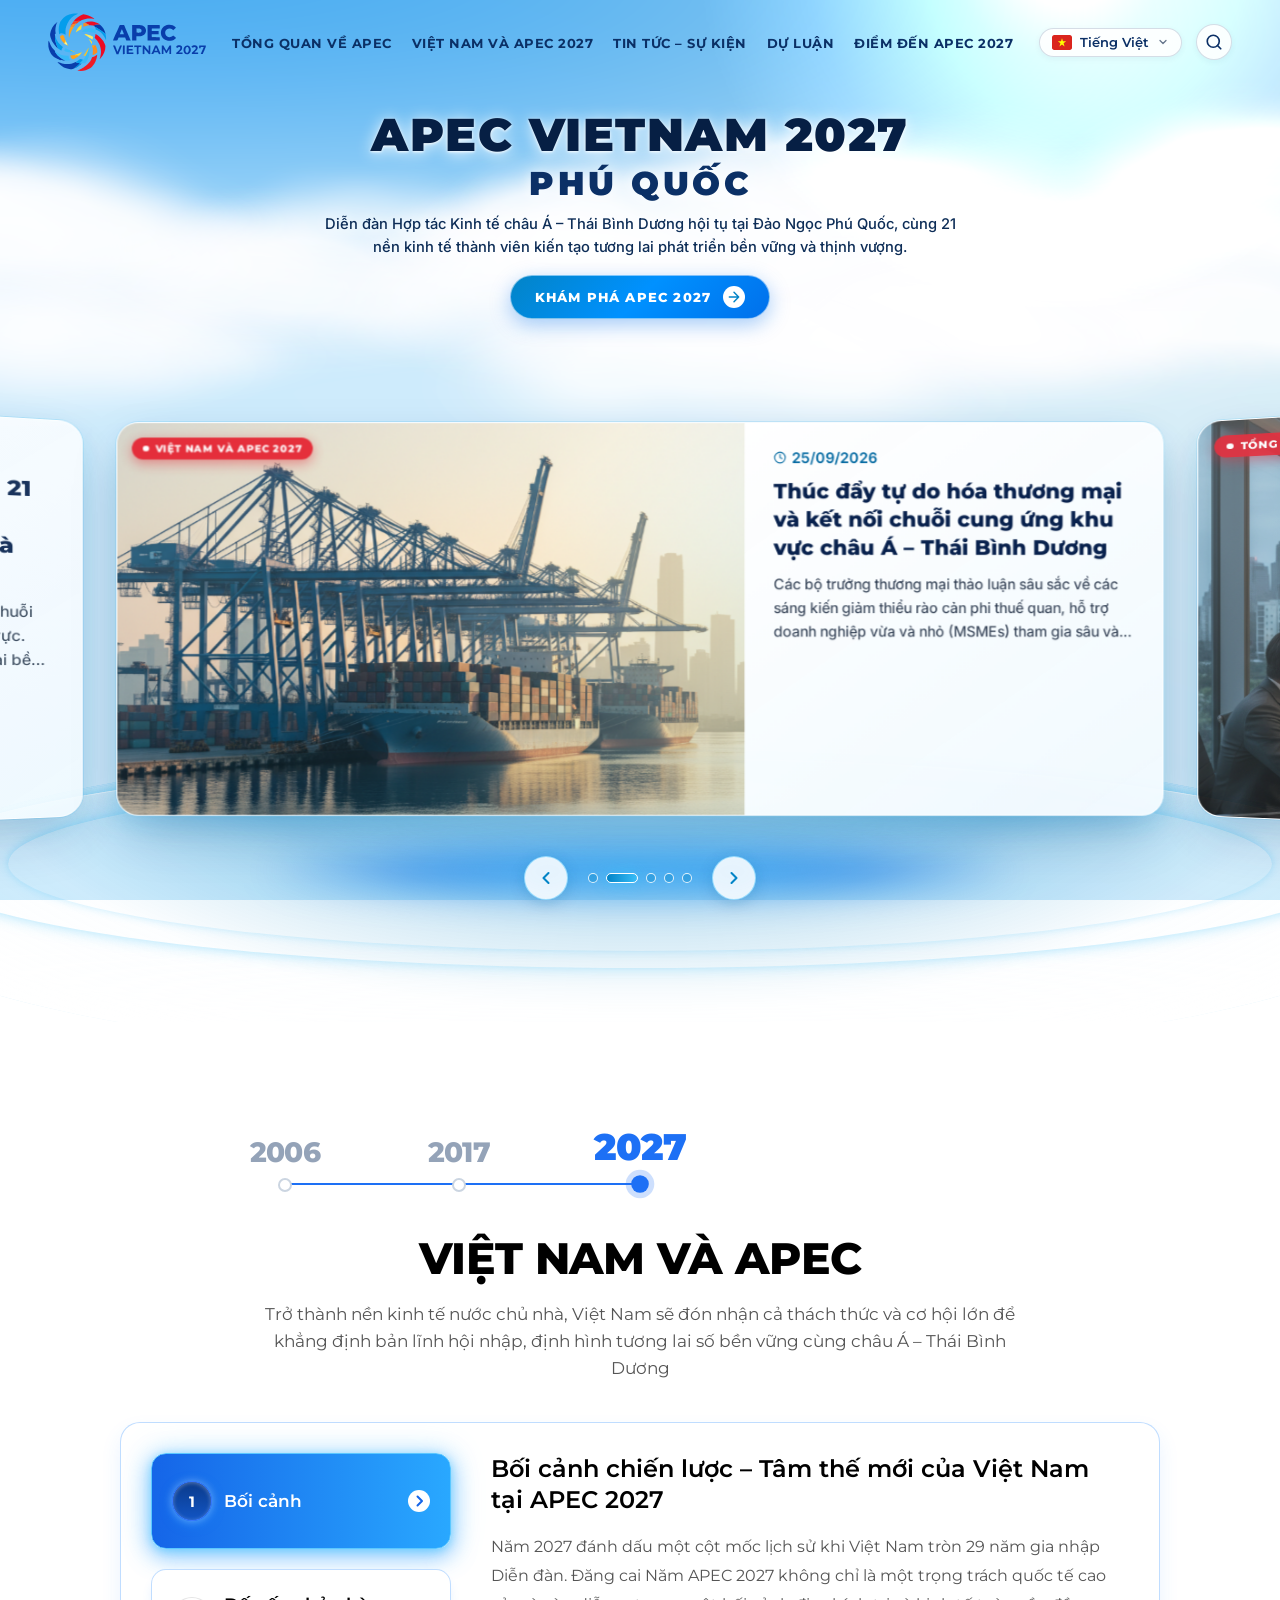
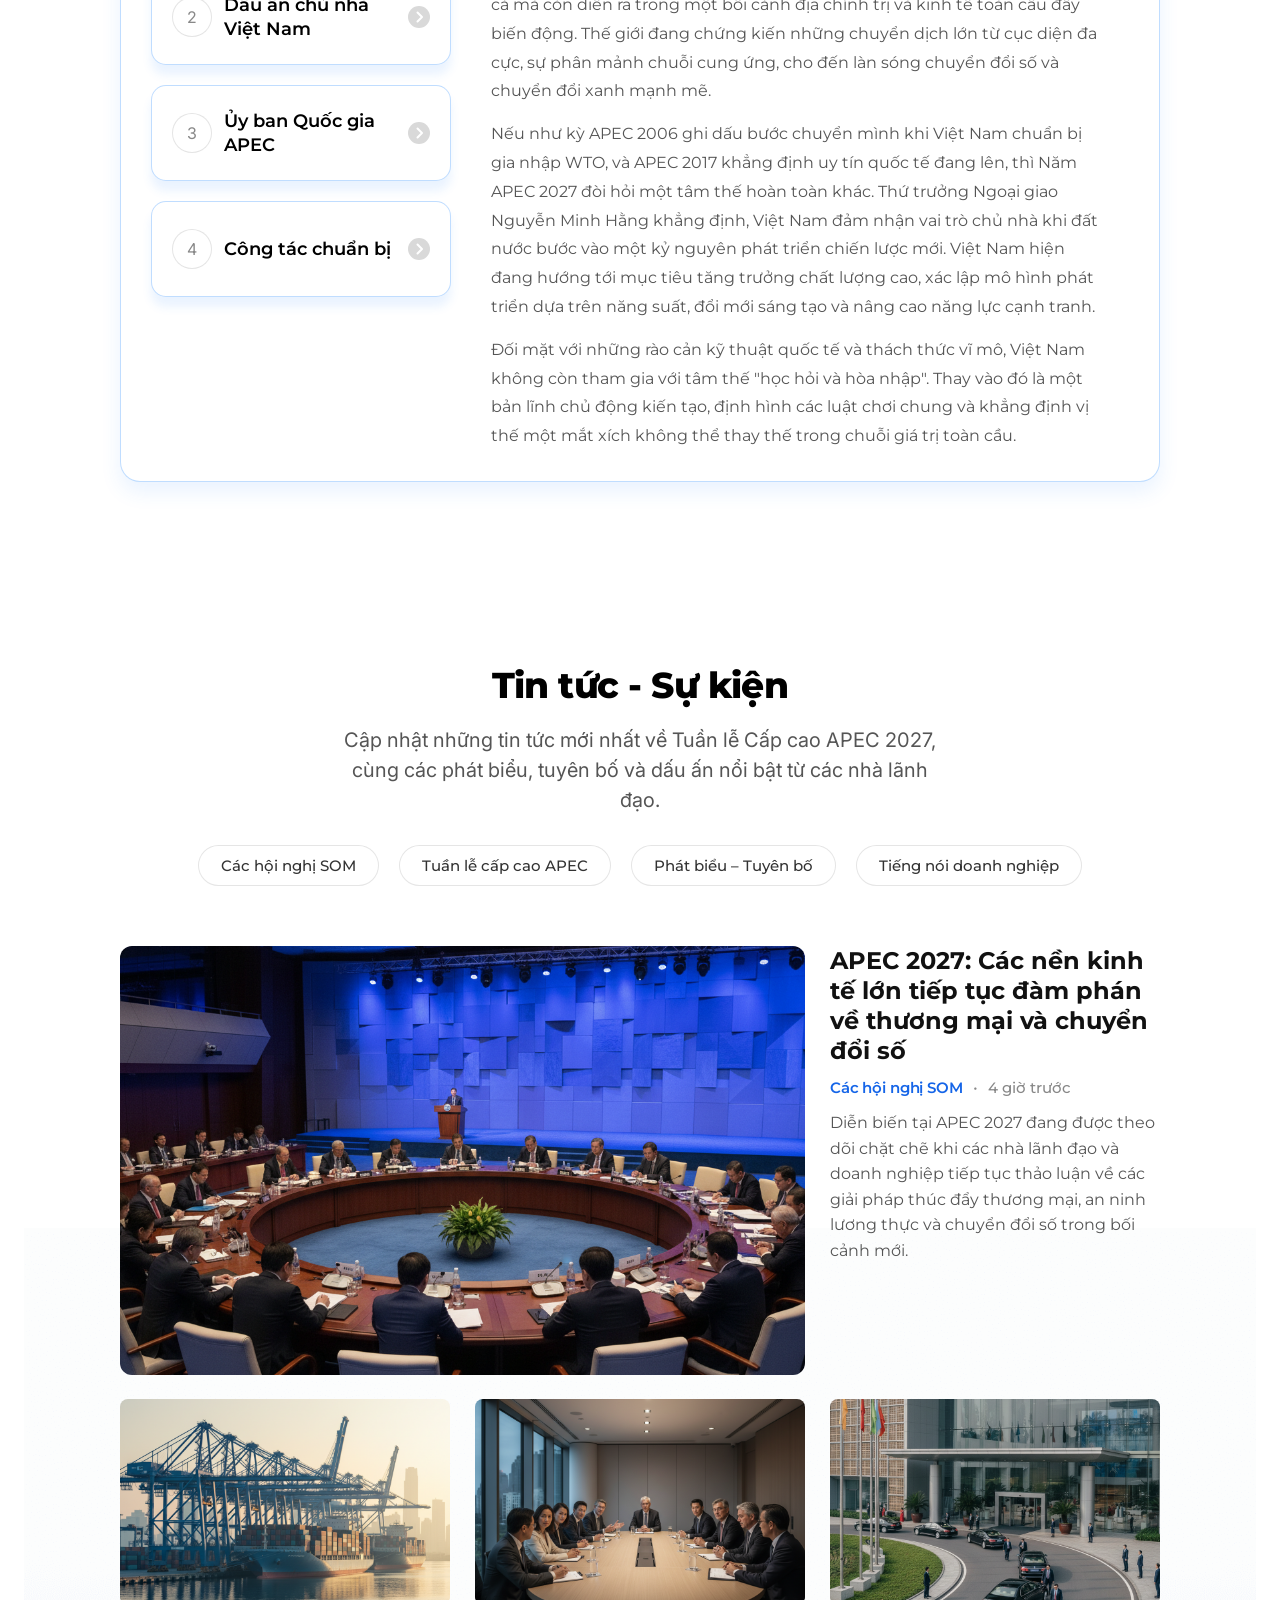
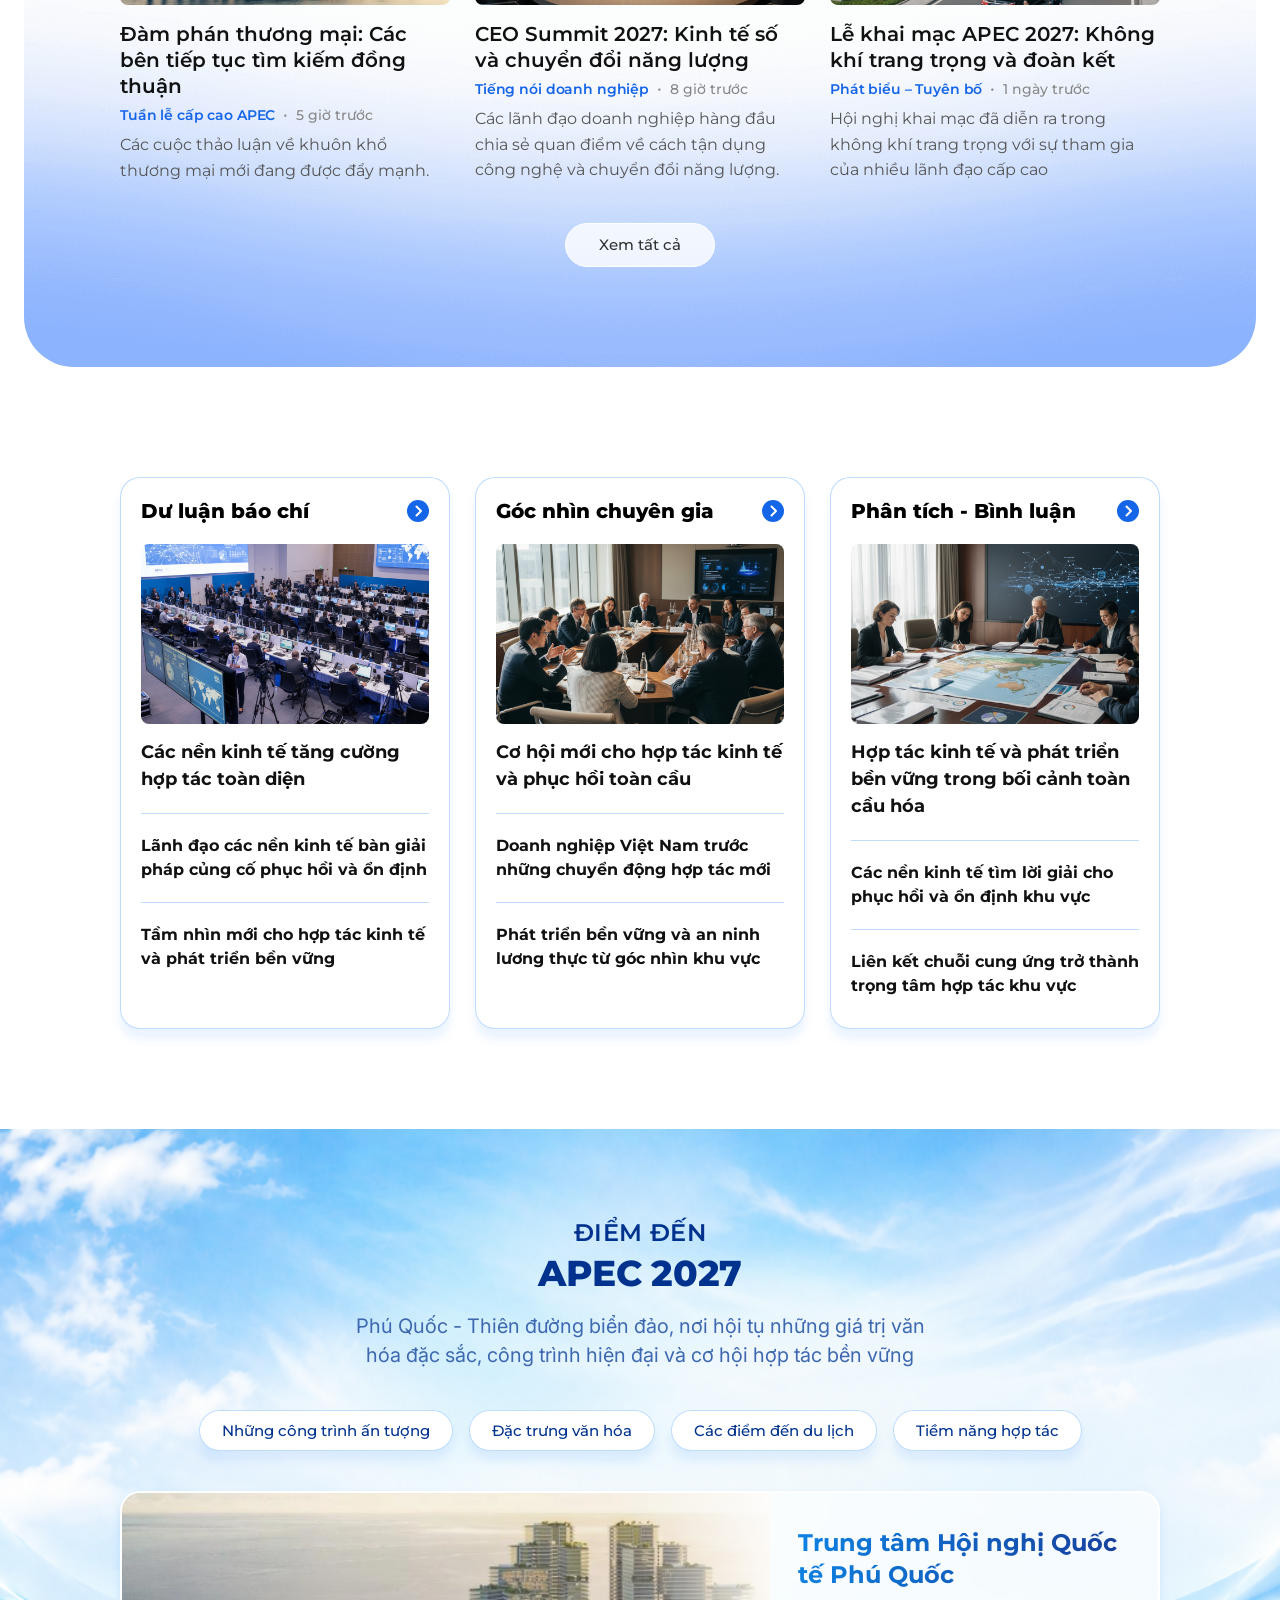
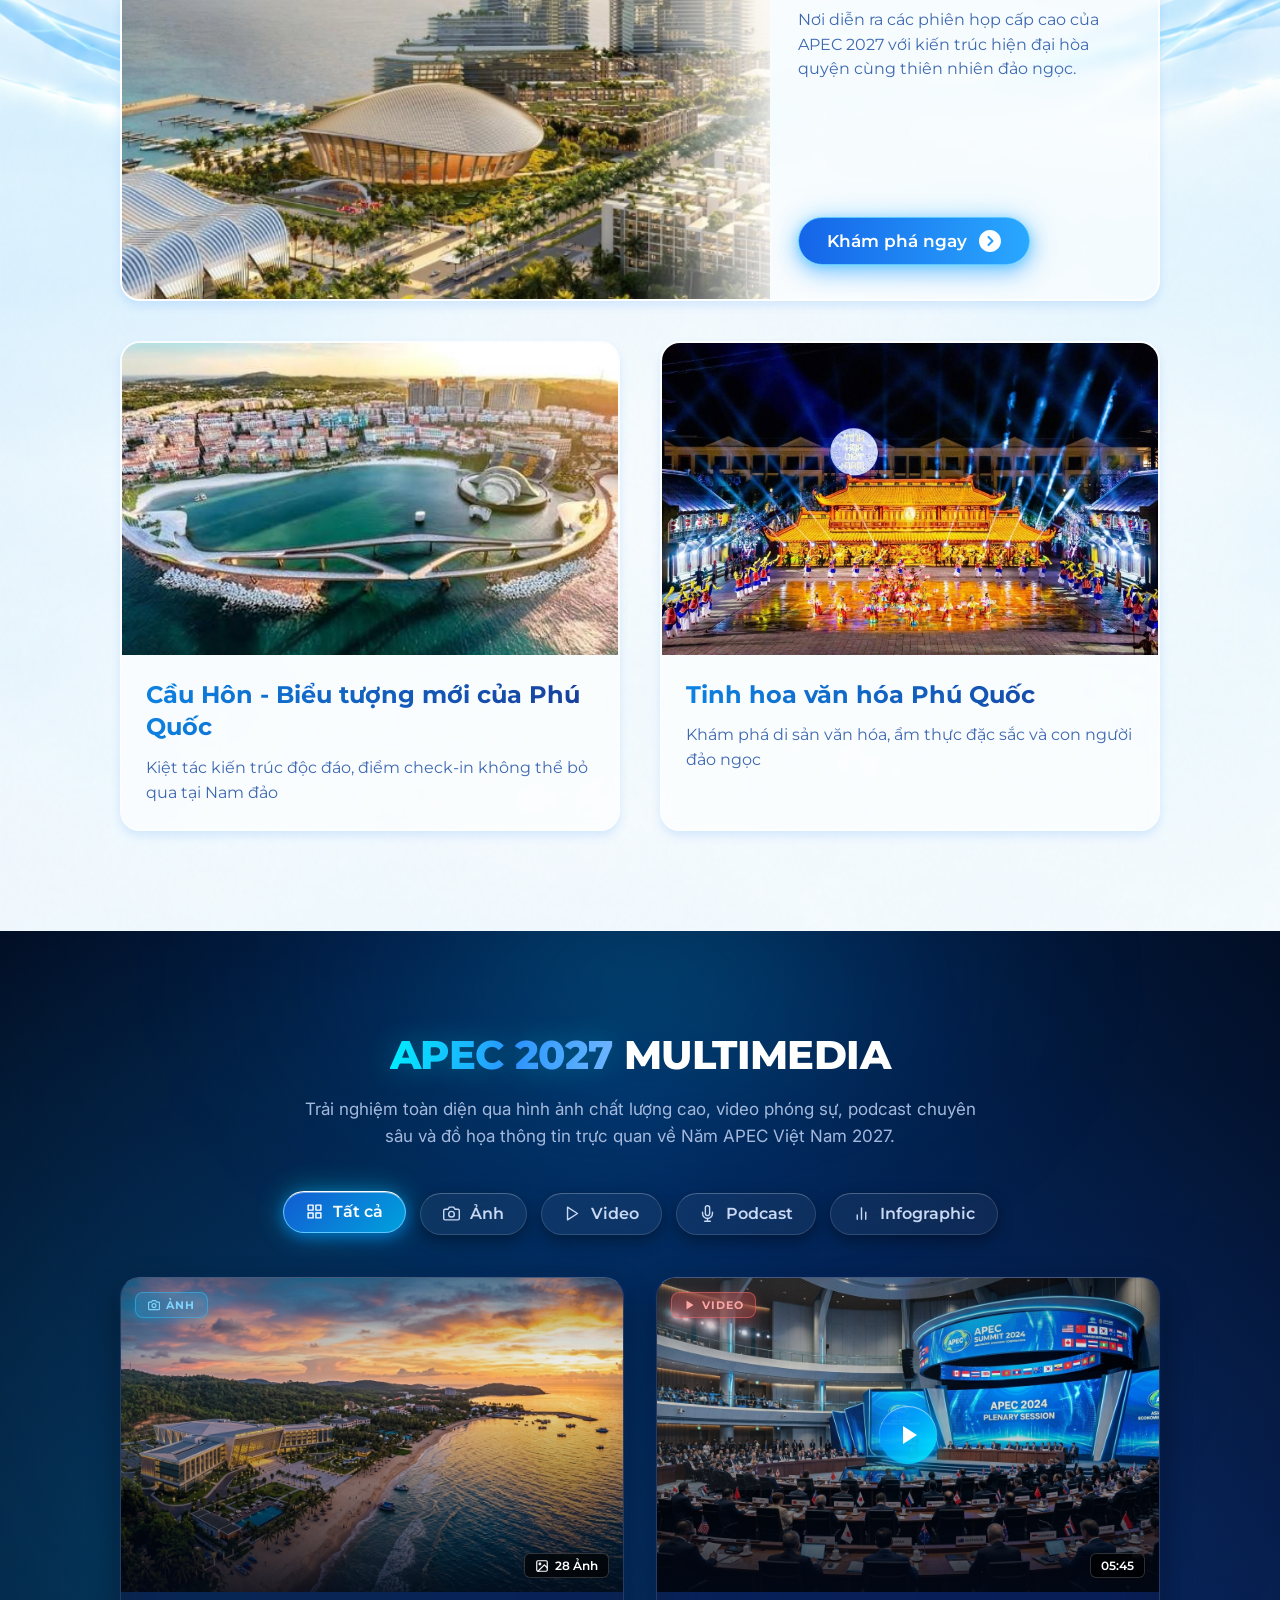
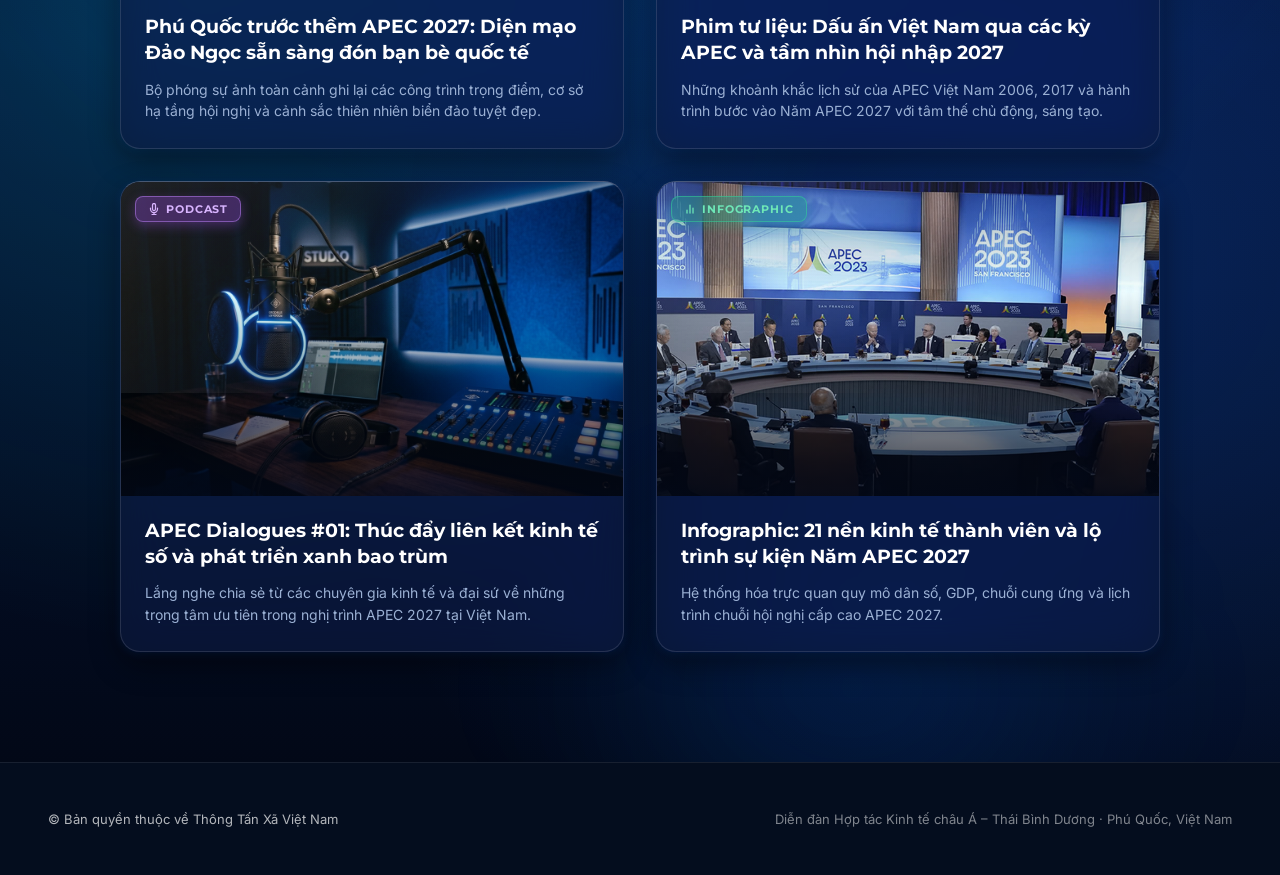
==== commit fc45e26e: "update page category and detail" ====
--- a/index.html
+++ b/index.html
@@ -296,7 +296,7 @@
             <!-- Slide 1: Main Summit Headline -->
             <div class="swiper-slide hero-swiper-slide">
               <article class="hero-featured-news-card" id="hero-featured-news-1">
-                <a href="#news" class="featured-card-media-wrapper">
+                <a href="detail.html" class="featured-card-media-wrapper">
                   <img src="assets/news/news-thumb-featured.png" alt="APEC 2027 Phú Quốc Tin nổi bật"
                     class="featured-card-thumb" loading="eager" draggable="false" />
                   <div class="featured-card-badge-row">
@@ -321,7 +321,7 @@
                   </div>
 
                   <h3 class="featured-card-title">
-                    <a href="#news" class="featured-title-link"
+                    <a href="detail.html" class="featured-title-link"
                       data-i18n-vi="APEC 2027 Phú Quốc: Hội tụ 21 nền kinh tế thành viên, định hình tương lai thịnh vượng và kinh tế xanh"
                       data-i18n-en="APEC 2027 Phu Quoc: Convening 21 Member Economies, Shaping the Resilient Future & Green Economy">
                       APEC 2027 Phú Quốc: Hội tụ 21 nền kinh tế thành viên, định hình tương lai thịnh vượng và kinh tế
@@ -345,7 +345,7 @@
             <!-- Slide 2: Ministerial Dialogue -->
             <div class="swiper-slide hero-swiper-slide">
               <article class="hero-featured-news-card" id="hero-featured-news-2">
-                <a href="#news-1" class="featured-card-media-wrapper">
+                <a href="detail.html" class="featured-card-media-wrapper">
                   <img src="assets/news/news-thumb-1.png" alt="APEC 2027 Đối thoại Bộ trưởng"
                     class="featured-card-thumb" loading="lazy" draggable="false" />
                   <div class="featured-card-badge-row">
@@ -371,7 +371,7 @@
                   </div>
 
                   <h3 class="featured-card-title">
-                    <a href="#news-1" class="featured-title-link"
+                    <a href="detail.html" class="featured-title-link"
                       data-i18n-vi="Thúc đẩy tự do hóa thương mại và kết nối chuỗi cung ứng khu vực châu Á – Thái Bình Dương"
                       data-i18n-en="Advancing Trade Liberalization and Resilient Supply Chain Connectivity Across Asia-Pacific">
                       Thúc đẩy tự do hóa thương mại và kết nối chuỗi cung ứng khu vực châu Á – Thái Bình Dương
@@ -391,7 +391,7 @@
             <!-- Slide 3: CEO Summit -->
             <div class="swiper-slide hero-swiper-slide">
               <article class="hero-featured-news-card" id="hero-featured-news-3">
-                <a href="#news-2" class="featured-card-media-wrapper">
+                <a href="detail.html" class="featured-card-media-wrapper">
                   <img src="assets/news/news-thumb-2.png" alt="APEC CEO Summit 2027" class="featured-card-thumb"
                     loading="lazy" draggable="false" />
                   <div class="featured-card-badge-row">
@@ -416,7 +416,7 @@
                   </div>
 
                   <h3 class="featured-card-title">
-                    <a href="#news-2" class="featured-title-link"
+                    <a href="detail.html" class="featured-title-link"
                       data-i18n-vi="APEC CEO Summit 2027: Trí tuệ nhân tạo, chuyển đổi xanh và tương lai năng lượng sạch"
                       data-i18n-en="APEC CEO Summit 2027: Artificial Intelligence, Green Transition and Clean Energy Horizons">
                       APEC CEO Summit 2027: Trí tuệ nhân tạo, chuyển đổi xanh và tương lai năng lượng sạch
@@ -436,7 +436,7 @@
             <!-- Slide 4: ABAC Session -->
             <div class="swiper-slide hero-swiper-slide">
               <article class="hero-featured-news-card" id="hero-featured-news-4">
-                <a href="#news-3" class="featured-card-media-wrapper">
+                <a href="detail.html" class="featured-card-media-wrapper">
                   <img src="assets/news/news-thumb-3.png" alt="Kỳ họp ABAC 2027" class="featured-card-thumb"
                     loading="lazy" draggable="false" />
                   <div class="featured-card-badge-row">
@@ -461,7 +461,7 @@
                   </div>
 
                   <h3 class="featured-card-title">
-                    <a href="#news-3" class="featured-title-link"
+                    <a href="detail.html" class="featured-title-link"
                       data-i18n-vi="Kỳ họp ABAC 2027: Kiến nghị 5 trụ cột hành động cho tăng trưởng bao trùm và số hóa"
                       data-i18n-en="ABAC 2027 Session: Proposing 5 Strategic Pillars for Inclusive Growth and Digitization">
                       Kỳ họp ABAC 2027: Kiến nghị 5 trụ cột hành động cho tăng trưởng bao trùm và số hóa
@@ -1058,7 +1058,7 @@
           <div class="news-content-frame" data-node-id="112:108">
             <!-- Featured Top News Card (Node 112:109) -->
             <article class="news-featured-card" data-node-id="112:109">
-              <a href="#news-featured" class="news-featured-thumb" data-node-id="112:110"
+              <a href="detail.html" class="news-featured-thumb" data-node-id="112:110"
                 aria-label="APEC 2027: Các nền kinh tế lớn tiếp tục đàm phán về thương mại và chuyển đổi số">
                 <img src="assets/news/news-thumb-featured.png"
                   alt="APEC 2027: Các nền kinh tế lớn tiếp tục đàm phán về thương mại và chuyển đổi số"
@@ -1066,7 +1066,7 @@
               </a>
               <div class="news-featured-info" data-node-id="134:382">
                 <h3 class="news-featured-title" data-node-id="134:385">
-                  <a href="#news-featured" class="news-title-link"
+                  <a href="detail.html" class="news-title-link"
                     data-i18n-vi="APEC 2027: Các nền kinh tế lớn tiếp tục đàm phán về thương mại và chuyển đổi số"
                     data-i18n-en="APEC 2027: Major economies advance negotiations on trade and digital transformation">
                     APEC 2027: Các nền kinh tế lớn tiếp tục đàm phán về thương mại và chuyển đổi
@@ -1095,14 +1095,14 @@
             <div class="news-secondary-grid" data-node-id="112:119">
               <!-- Sub News 1 (Node 112:120) -->
               <article class="news-secondary-card" data-node-id="112:120">
-                <a href="#news-1" class="news-secondary-thumb" data-node-id="112:121"
+                <a href="detail.html" class="news-secondary-thumb" data-node-id="112:121"
                   aria-label="Đàm phán thương mại: Các bên tiếp tục tìm kiếm đồng thuận">
                   <img src="assets/news/news-thumb-1.png"
                     alt="Đàm phán thương mại: Các bên tiếp tục tìm kiếm đồng thuận" loading="lazy" />
                 </a>
                 <div class="news-secondary-content" data-node-id="112:122">
                   <h4 class="news-card-title" data-node-id="112:123">
-                    <a href="#news-1" class="news-title-link"
+                    <a href="detail.html" class="news-title-link"
                       data-i18n-vi="Đàm phán thương mại: Các bên tiếp tục tìm kiếm đồng thuận"
                       data-i18n-en="Trade Negotiations: Parties Continue Seeking Consensus">
                       Đàm phán thương mại: Các bên tiếp tục tìm kiếm đồng thuận
@@ -1125,14 +1125,14 @@
 
               <!-- Sub News 2 (Node 112:125) -->
               <article class="news-secondary-card" data-node-id="112:125">
-                <a href="#news-2" class="news-secondary-thumb" data-node-id="112:126"
+                <a href="detail.html" class="news-secondary-thumb" data-node-id="112:126"
                   aria-label="CEO Summit 2027: Kinh tế số và chuyển đổi năng lượng">
                   <img src="assets/news/news-thumb-2.png" alt="CEO Summit 2027: Kinh tế số và chuyển đổi năng lượng"
                     loading="lazy" />
                 </a>
                 <div class="news-secondary-content" data-node-id="112:127">
                   <h4 class="news-card-title" data-node-id="112:128">
-                    <a href="#news-2" class="news-title-link"
+                    <a href="detail.html" class="news-title-link"
                       data-i18n-vi="CEO Summit 2027: Kinh tế số và chuyển đổi năng lượng"
                       data-i18n-en="CEO Summit 2027: Digital Economy and Energy Transition">
                       CEO Summit 2027: Kinh tế số và chuyển đổi năng lượng
@@ -1157,14 +1157,14 @@
 
               <!-- Sub News 3 (Node 112:130) -->
               <article class="news-secondary-card" data-node-id="112:130">
-                <a href="#news-3" class="news-secondary-thumb" data-node-id="112:131"
+                <a href="detail.html" class="news-secondary-thumb" data-node-id="112:131"
                   aria-label="Lễ khai mạc APEC 2027: Không khí trang trọng và đoàn kết">
                   <img src="assets/news/news-thumb-3.png" alt="Lễ khai mạc APEC 2027: Không khí trang trọng và đoàn kết"
                     loading="lazy" />
                 </a>
                 <div class="news-secondary-content" data-node-id="112:132">
                   <h4 class="news-card-title" data-node-id="112:133">
-                    <a href="#news-3" class="news-title-link"
+                    <a href="detail.html" class="news-title-link"
                       data-i18n-vi="Lễ khai mạc APEC 2027: Không khí trang trọng và đoàn kết"
                       data-i18n-en="APEC 2027 Opening Ceremony: Solemn and United Atmosphere">
                       Lễ khai mạc APEC 2027: Không khí trang trọng và đoàn kết
@@ -1211,7 +1211,7 @@
               data-node-id="139:427">
               Dư luận báo chí
             </h3>
-            <a href="#opinion-press" class="opinion-col-arrow" aria-label="Xem thêm Dư luận báo chí"
+            <a href="category.html" class="opinion-col-arrow" aria-label="Xem thêm Dư luận báo chí"
               data-node-id="139:455">
               <svg width="22" height="22" viewBox="0 0 22 22" fill="none">
                 <circle cx="11" cy="11" r="11" fill="#1565e8" />
@@ -1223,13 +1223,13 @@
 
           <!-- Featured Article with Thumb (Node 139:449) -->
           <article class="opinion-featured-news" data-node-id="139:449">
-            <a href="#opinion-press-1" class="opinion-thumb" data-node-id="139:450"
+            <a href="detail.html" class="opinion-thumb" data-node-id="139:450"
               aria-label="Các nền kinh tế tăng cường hợp tác toàn diện">
               <img src="assets/opinion/opinion-1.png" alt="Các nền kinh tế tăng cường hợp tác toàn diện"
                 loading="lazy" />
             </a>
             <h4>
-              <a href="#opinion-press-1" class="opinion-featured-title"
+              <a href="detail.html" class="opinion-featured-title"
                 data-i18n-vi="Các nền kinh tế tăng cường hợp tác toàn diện"
                 data-i18n-en="Member economies bolster comprehensive cooperation" data-node-id="139:452">
                 Các nền kinh tế tăng cường hợp tác toàn diện
@@ -1243,7 +1243,7 @@
           <!-- Article 2 (Node 139:468) -->
           <article class="opinion-text-item">
             <h4>
-              <a href="#opinion-press-2" class="opinion-text-title"
+              <a href="detail.html" class="opinion-text-title"
                 data-i18n-vi="Lãnh đạo các nền kinh tế bàn giải pháp củng cố phục hồi và ổn định"
                 data-i18n-en="Economic leaders discuss solutions to fortify recovery and stability"
                 data-node-id="139:468">
@@ -1258,7 +1258,7 @@
           <!-- Article 3 (Node 139:471) -->
           <article class="opinion-text-item">
             <h4>
-              <a href="#opinion-press-3" class="opinion-text-title"
+              <a href="detail.html" class="opinion-text-title"
                 data-i18n-vi="Tầm nhìn mới cho hợp tác kinh tế và phát triển bền vững"
                 data-i18n-en="A refreshed vision for economic cooperation and sustainable growth"
                 data-node-id="139:471">
@@ -1275,7 +1275,7 @@
               data-node-id="I139:473;139:427">
               Góc nhìn chuyên gia
             </h3>
-            <a href="#opinion-experts" class="opinion-col-arrow" aria-label="Xem thêm Góc nhìn chuyên gia"
+            <a href="category.html" class="opinion-col-arrow" aria-label="Xem thêm Góc nhìn chuyên gia"
               data-node-id="I139:473;139:455">
               <svg width="22" height="22" viewBox="0 0 22 22" fill="none">
                 <circle cx="11" cy="11" r="11" fill="#1565e8" />
@@ -1287,13 +1287,13 @@
 
           <!-- Featured Article with Thumb (Node I139:473;139:449) -->
           <article class="opinion-featured-news" data-node-id="I139:473;139:449">
-            <a href="#opinion-experts-1" class="opinion-thumb" data-node-id="I139:473;139:450"
+            <a href="detail.html" class="opinion-thumb" data-node-id="I139:473;139:450"
               aria-label="Cơ hội mới cho hợp tác kinh tế và phục hồi toàn cầu">
               <img src="assets/opinion/opinion-2.png" alt="Cơ hội mới cho hợp tác kinh tế và phục hồi toàn cầu"
                 loading="lazy" />
             </a>
             <h4>
-              <a href="#opinion-experts-1" class="opinion-featured-title"
+              <a href="detail.html" class="opinion-featured-title"
                 data-i18n-vi="Cơ hội mới cho hợp tác kinh tế và phục hồi toàn cầu"
                 data-i18n-en="Emerging opportunities for economic partnerships and global recovery"
                 data-node-id="I139:473;139:452">
@@ -1308,7 +1308,7 @@
           <!-- Article 2 (Node I139:473;139:468) -->
           <article class="opinion-text-item">
             <h4>
-              <a href="#opinion-experts-2" class="opinion-text-title"
+              <a href="detail.html" class="opinion-text-title"
                 data-i18n-vi="Doanh nghiệp Việt Nam trước những chuyển động hợp tác mới"
                 data-i18n-en="Vietnamese enterprises amidst new regional cooperation dynamics"
                 data-node-id="I139:473;139:468">
@@ -1323,7 +1323,7 @@
           <!-- Article 3 (Node I139:473;139:471) -->
           <article class="opinion-text-item">
             <h4>
-              <a href="#opinion-experts-3" class="opinion-text-title"
+              <a href="detail.html" class="opinion-text-title"
                 data-i18n-vi="Phát triển bền vững và an ninh lương thực từ góc nhìn khu vực"
                 data-i18n-en="Sustainable development and food security from regional vantage"
                 data-node-id="I139:473;139:471">
@@ -1340,7 +1340,7 @@
               data-node-id="I139:484;139:427">
               Phân tích - Bình luận
             </h3>
-            <a href="#opinion-analysis" class="opinion-col-arrow" aria-label="Xem thêm Phân tích - Bình luận"
+            <a href="category.html" class="opinion-col-arrow" aria-label="Xem thêm Phân tích - Bình luận"
               data-node-id="I139:484;139:455">
               <svg width="22" height="22" viewBox="0 0 22 22" fill="none">
                 <circle cx="11" cy="11" r="11" fill="#1565e8" />
@@ -1352,13 +1352,13 @@
 
           <!-- Featured Article with Thumb (Node I139:484;139:449) -->
           <article class="opinion-featured-news" data-node-id="I139:484;139:449">
-            <a href="#opinion-analysis-1" class="opinion-thumb" data-node-id="I139:484;139:450"
+            <a href="detail.html" class="opinion-thumb" data-node-id="I139:484;139:450"
               aria-label="Hợp tác kinh tế và phát triển bền vững trong bối cảnh toàn cầu hóa">
               <img src="assets/opinion/opinion-3.png"
                 alt="Hợp tác kinh tế và phát triển bền vững trong bối cảnh toàn cầu hóa" loading="lazy" />
             </a>
             <h4>
-              <a href="#opinion-analysis-1" class="opinion-featured-title"
+              <a href="detail.html" class="opinion-featured-title"
                 data-i18n-vi="Hợp tác kinh tế và phát triển bền vững trong bối cảnh toàn cầu hóa"
                 data-i18n-en="Economic cooperation and sustainable development amidst globalization"
                 data-node-id="I139:484;139:452">
@@ -1373,7 +1373,7 @@
           <!-- Article 2 (Node I139:484;139:468) -->
           <article class="opinion-text-item">
             <h4>
-              <a href="#opinion-analysis-2" class="opinion-text-title"
+              <a href="detail.html" class="opinion-text-title"
                 data-i18n-vi="Các nền kinh tế tìm lời giải cho phục hồi và ổn định khu vực"
                 data-i18n-en="Economies seek answers for regional recovery and stability"
                 data-node-id="I139:484;139:468">
@@ -1388,7 +1388,7 @@
           <!-- Article 3 (Node I139:484;139:471) -->
           <article class="opinion-text-item">
             <h4>
-              <a href="#opinion-analysis-3" class="opinion-text-title"
+              <a href="detail.html" class="opinion-text-title"
                 data-i18n-vi="Liên kết chuỗi cung ứng trở thành trọng tâm hợp tác khu vực"
                 data-i18n-en="Supply chain integration emerges as the cornerstone of regional synergy"
                 data-node-id="I139:484;139:471">
--- a/css/vietnam-apec.css
+++ b/css/vietnam-apec.css
@@ -167,6 +167,7 @@
   text-transform: uppercase;
   margin-bottom: 16px;
   color: #000000;
+  will-change: opacity, transform;
 }
 
 .vn-section-desc {
@@ -177,31 +178,46 @@
   margin: 0 auto;
   max-width: 780px;
   font-weight: 400;
-  transition: opacity 0.25s ease;
+  will-change: opacity, transform;
+}
+
+/* Multi-Year Header Panels (Title & Description) */
+.vn-year-header-panel {
+  display: none;
+  width: 100%;
+  will-change: opacity, transform;
+}
+
+.vn-year-header-panel.active {
+  display: block;
+  animation: vnFadeInUp 0.45s cubic-bezier(0.16, 1, 0.3, 1) forwards;
 }
 
 /* Multi-Year Content Panes */
 .vn-year-content {
   width: 100%;
   display: none;
+  will-change: opacity, transform;
 }
 
 .vn-year-content.active {
   display: block;
-  animation: vnYearFade 0.38s cubic-bezier(0.16, 1, 0.3, 1) forwards;
-}
-
-@keyframes vnYearFade {
-  from {
+  animation: vnFadeInUp 0.45s cubic-bezier(0.16, 1, 0.3, 1) 0.04s both;
+}
+
+@keyframes vnFadeInUp {
+  0% {
     opacity: 0;
-    transform: translateY(12px);
-  }
-
-  to {
+    transform: translateY(18px);
+  }
+
+  100% {
     opacity: 1;
     transform: translateY(0);
   }
 }
+
+
 
 @media (max-width: 640px) {
   .vn-timeline-nodes {
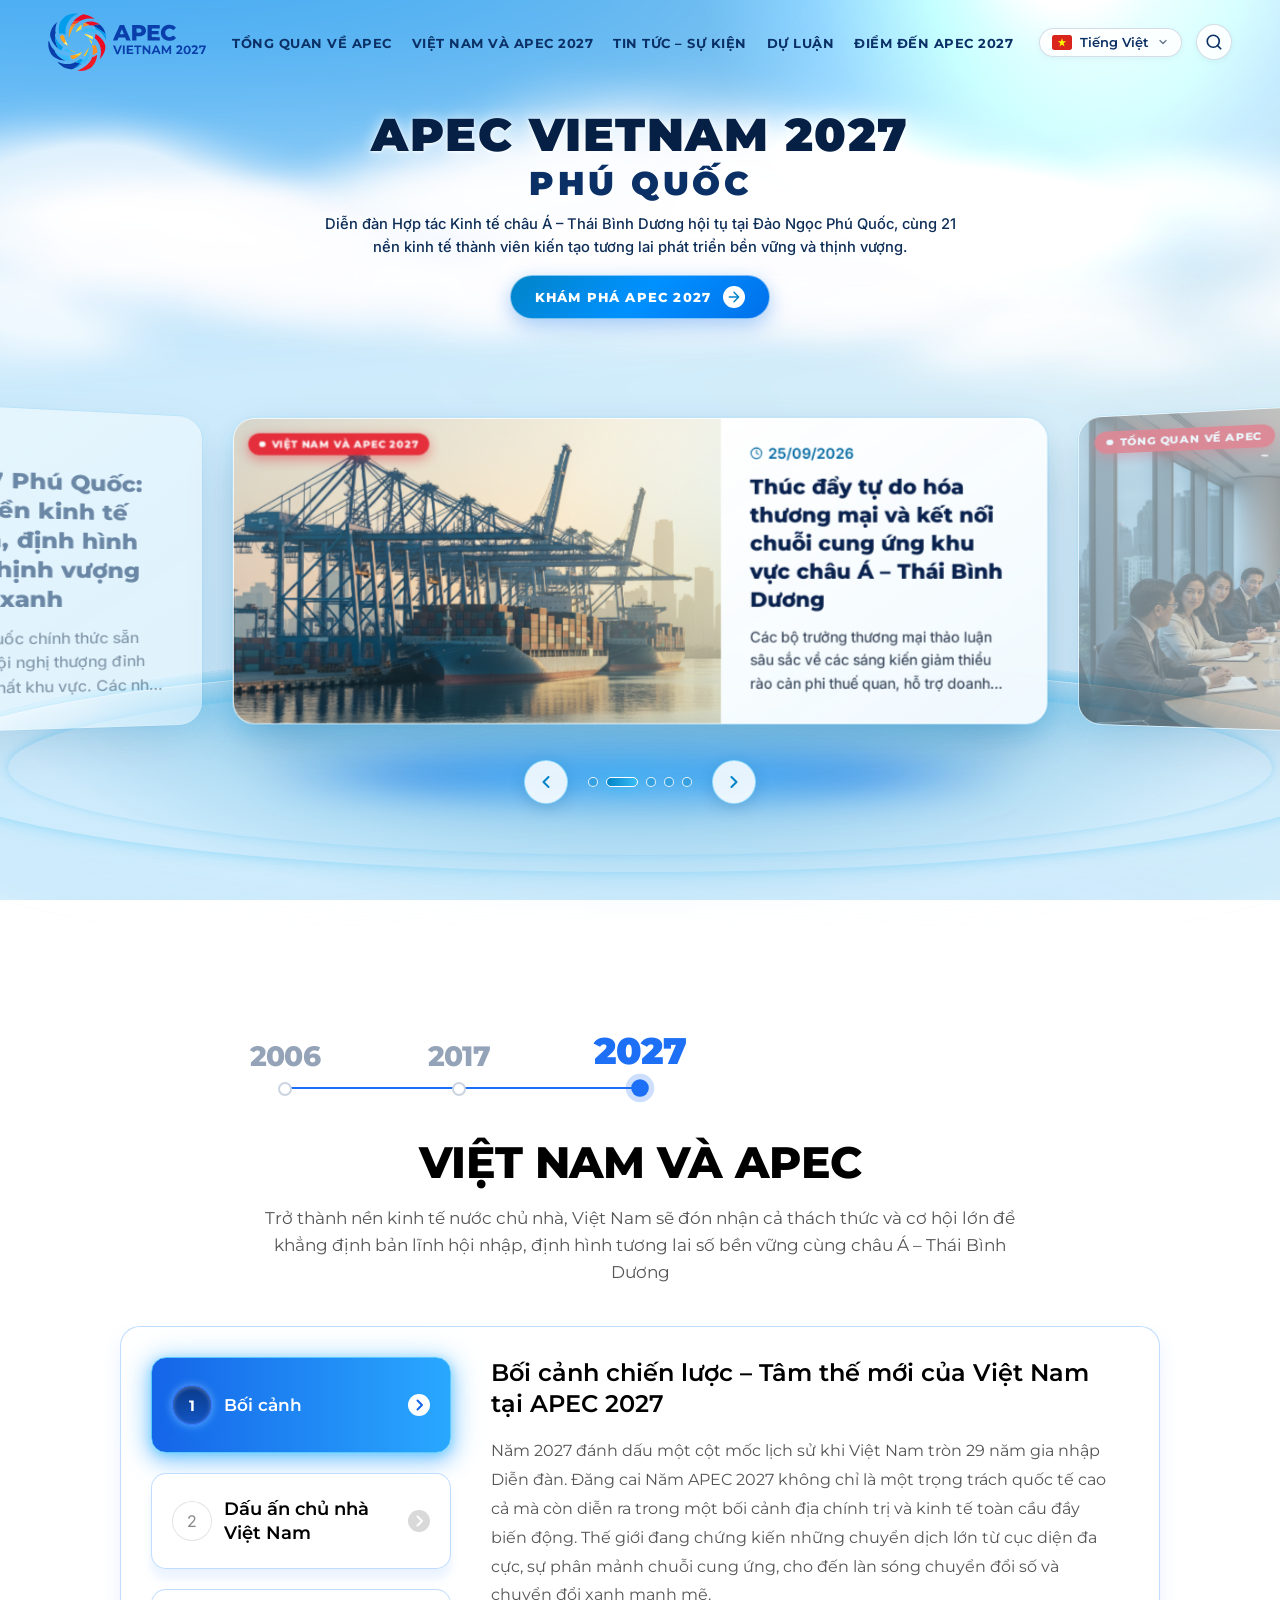
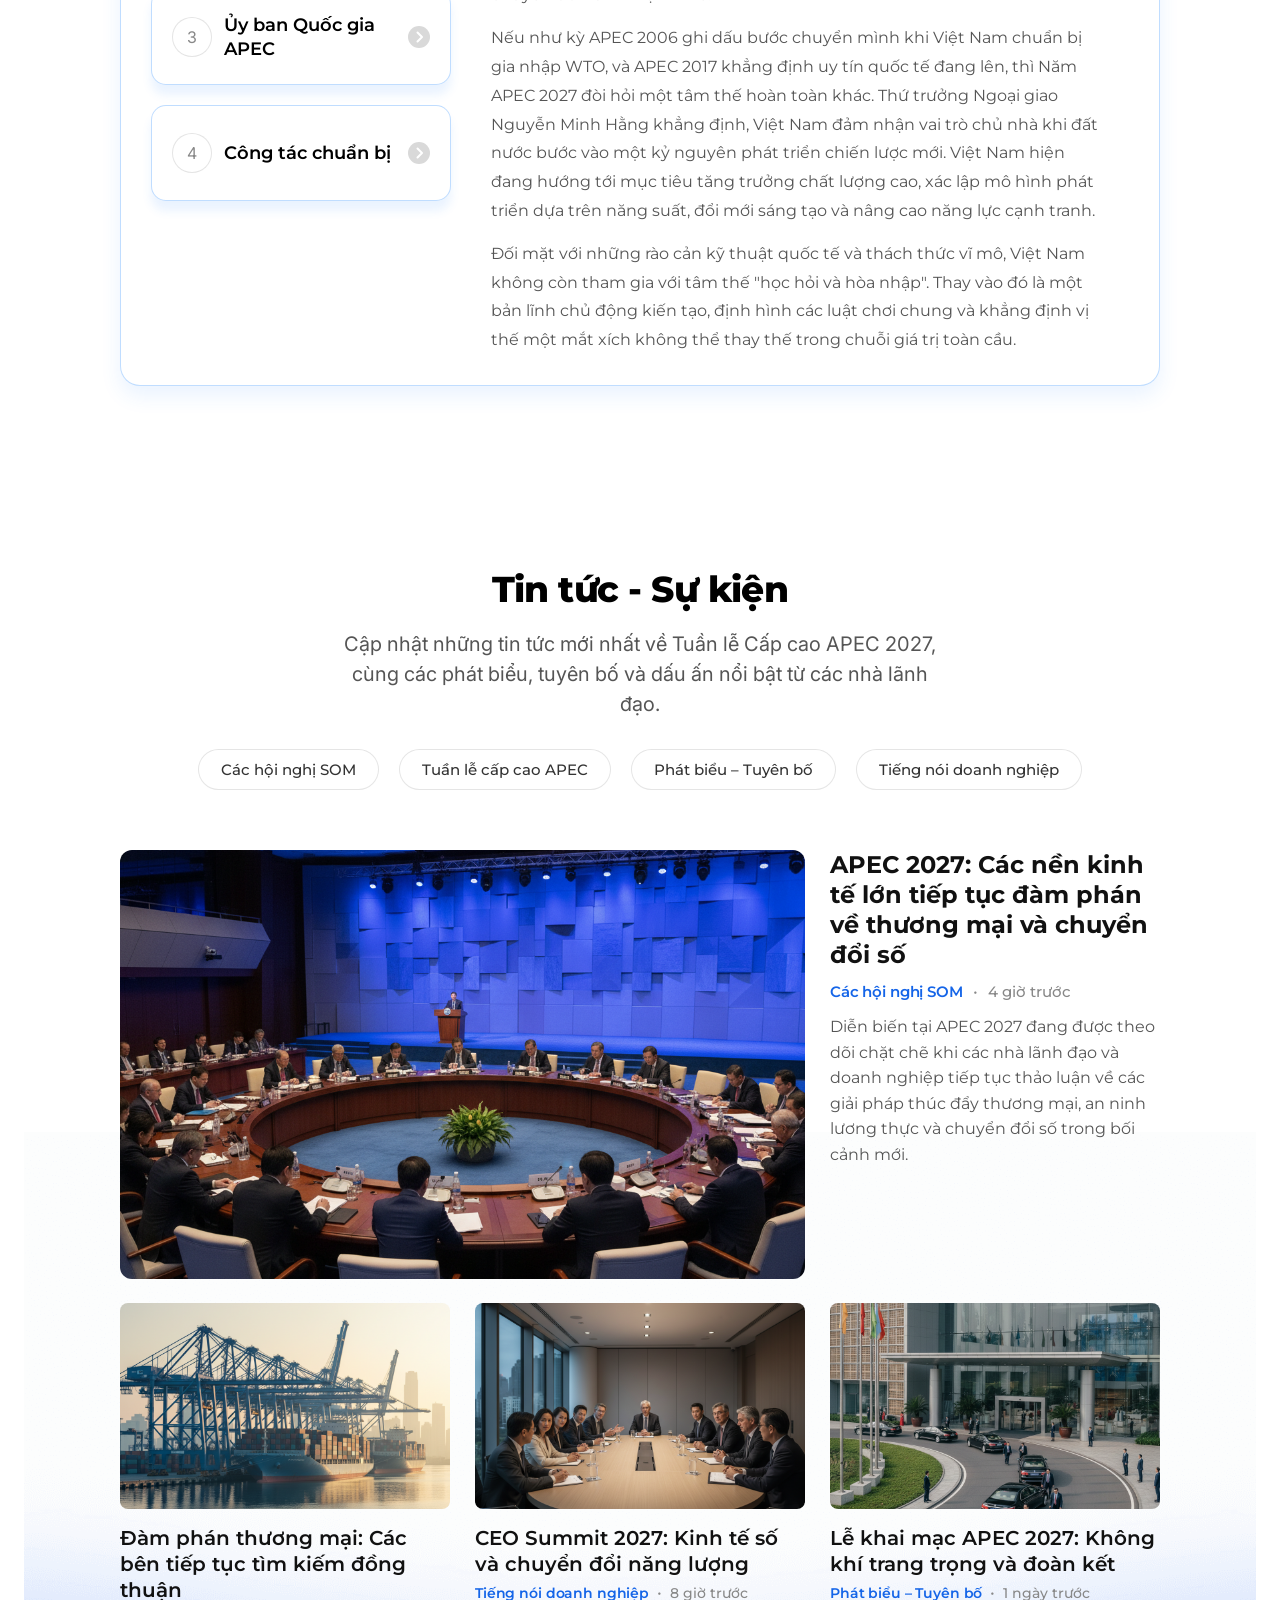
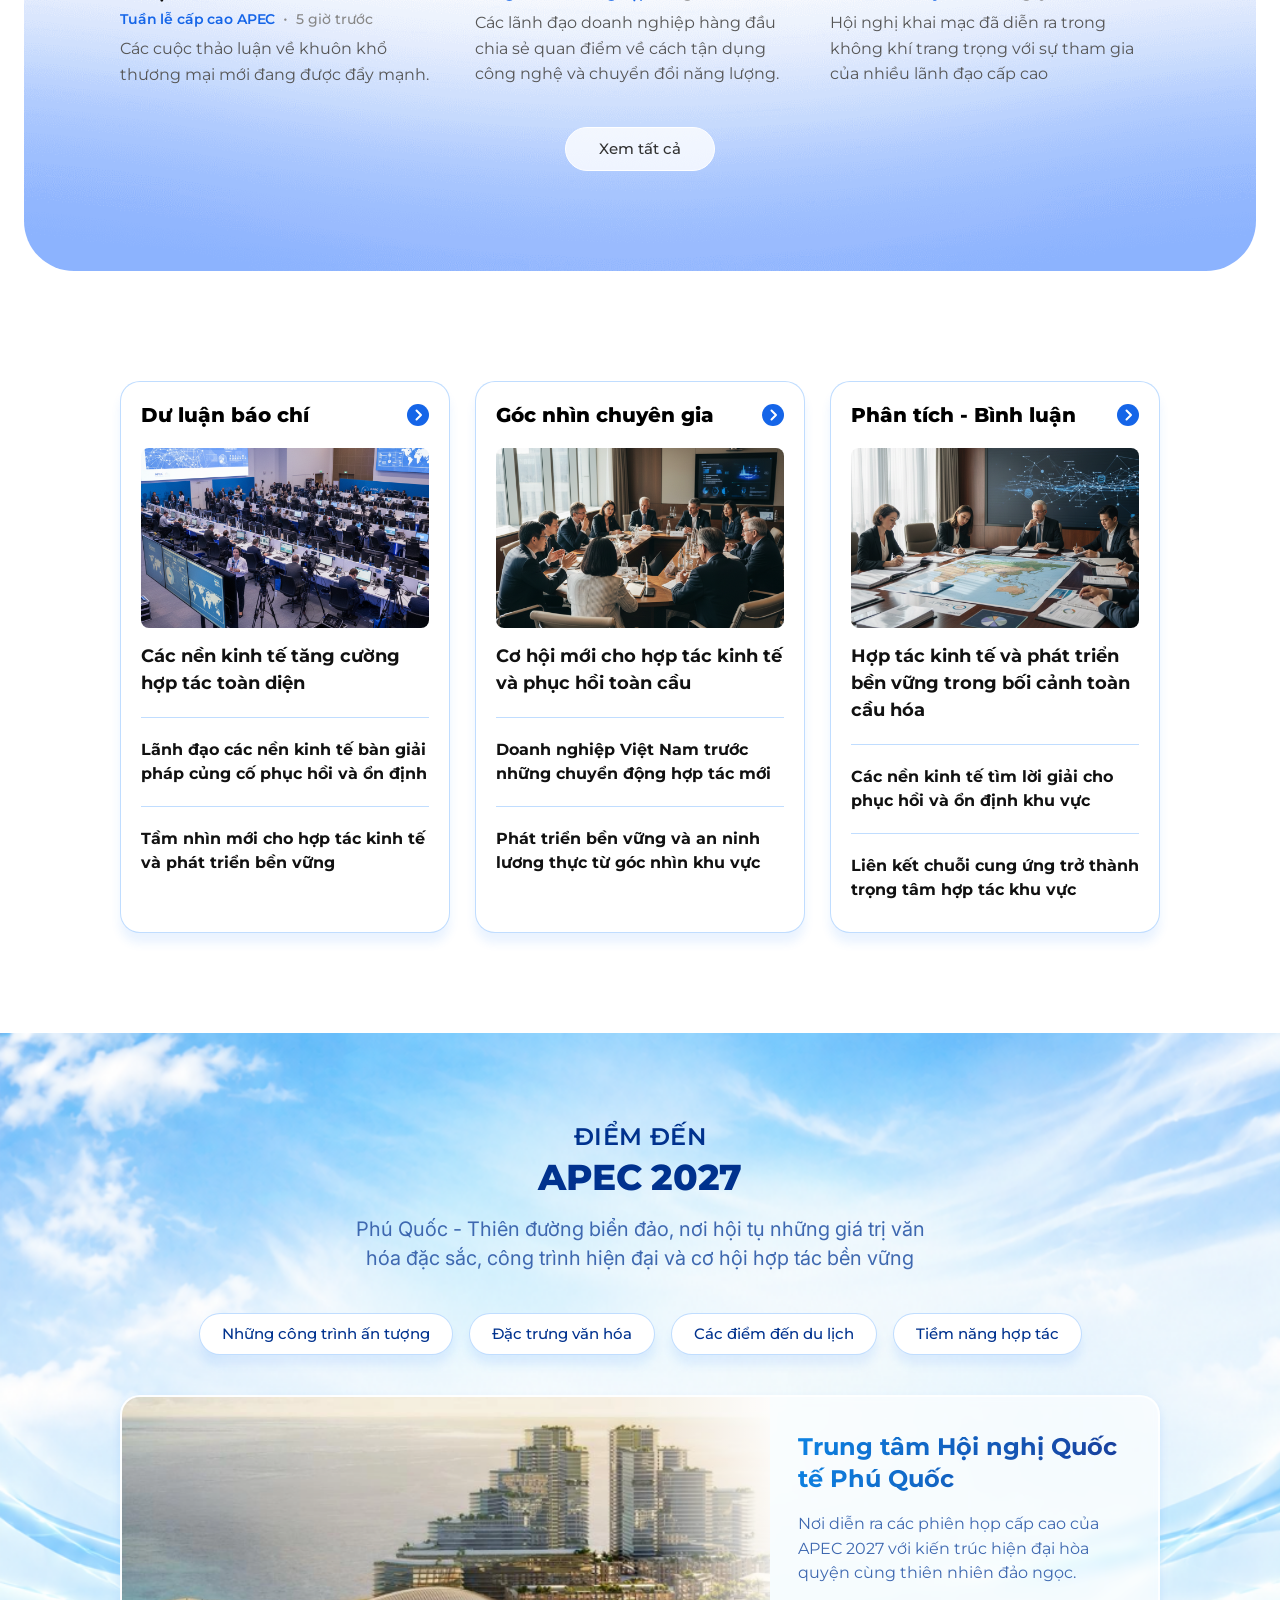
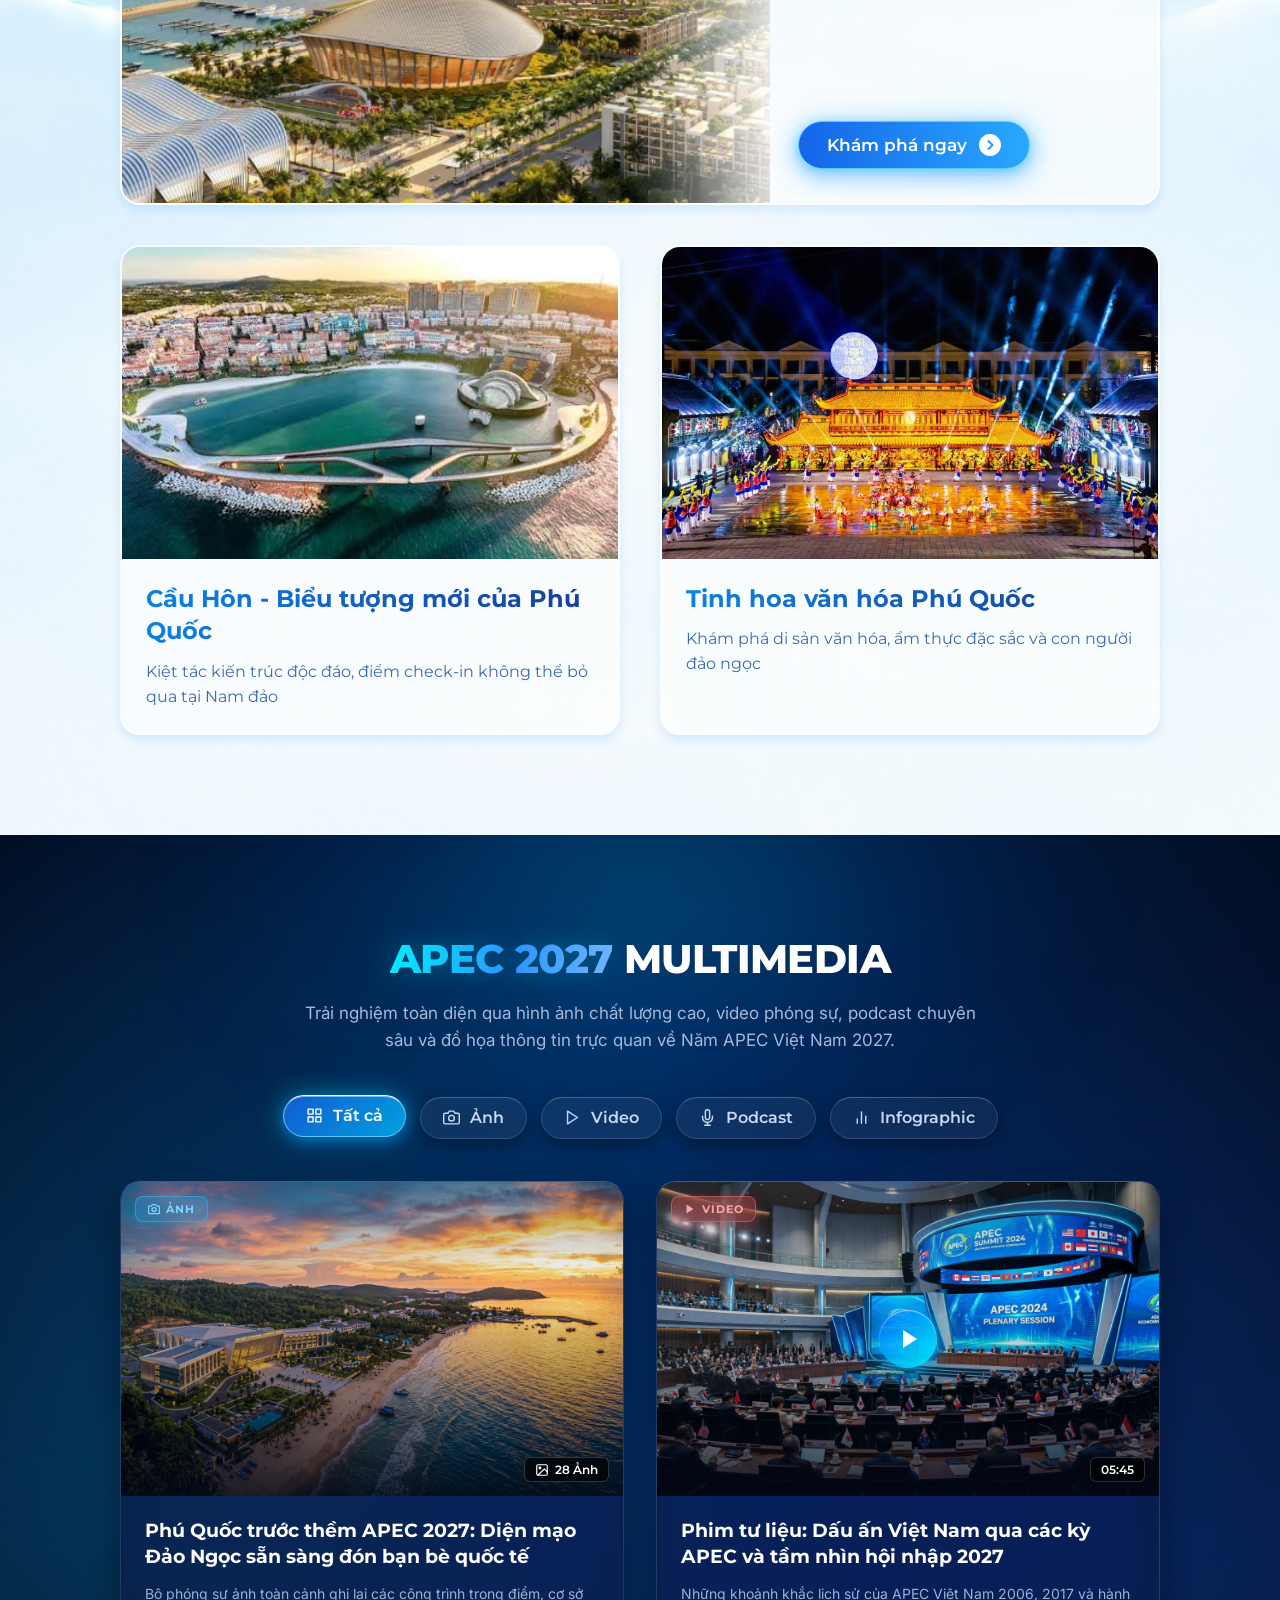
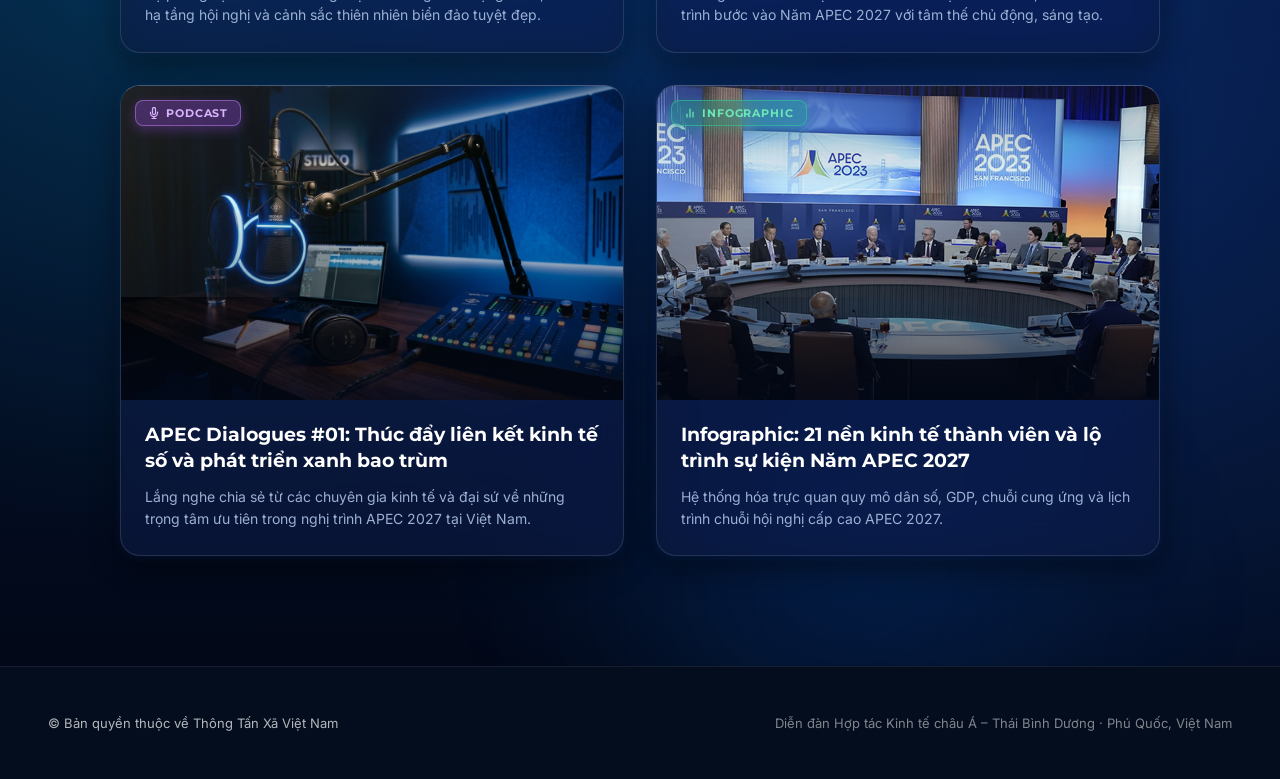
==== commit b3a3a7af: "update css" ====
--- a/index.html
+++ b/index.html
@@ -59,22 +59,24 @@
     <nav class="header-center" aria-label="Điều hướng chính">
       <ul class="nav-menu">
         <li>
-          <a href="#about" class="nav-link" data-i18n-vi="TỔNG QUAN VỀ APEC" data-i18n-en="ABOUT APEC">TỔNG QUAN VỀ
+          <a href="/category.html" class="nav-link" data-i18n-vi="TỔNG QUAN VỀ APEC" data-i18n-en="ABOUT APEC">TỔNG QUAN
+            VỀ
             APEC</a>
         </li>
         <li>
-          <a href="#vietnam" class="nav-link" data-i18n-vi="VIỆT NAM VÀ APEC 2027"
+          <a href="/category.html" class="nav-link" data-i18n-vi="VIỆT NAM VÀ APEC 2027"
             data-i18n-en="VIET NAM & APEC 2027">VIỆT NAM VÀ APEC 2027</a>
         </li>
         <li>
-          <a href="#news" class="nav-link" data-i18n-vi="TIN TỨC – SỰ KIỆN" data-i18n-en="NEWS & EVENTS">TIN TỨC – SỰ
+          <a href="/category.html" class="nav-link" data-i18n-vi="TIN TỨC – SỰ KIỆN" data-i18n-en="NEWS & EVENTS">TIN
+            TỨC – SỰ
             KIỆN</a>
         </li>
         <li>
-          <a href="#opinions" class="nav-link" data-i18n-vi="DỰ LUẬN" data-i18n-en="PUBLIC OPINION">DỰ LUẬN</a>
+          <a href="/category.html" class="nav-link" data-i18n-vi="DỰ LUẬN" data-i18n-en="PUBLIC OPINION">DỰ LUẬN</a>
         </li>
         <li>
-          <a href="#destination" class="nav-link" data-i18n-vi="ĐIỂM ĐẾN APEC 2027"
+          <a href="/category.html" class="nav-link" data-i18n-vi="ĐIỂM ĐẾN APEC 2027"
             data-i18n-en="DESTINATION PHU QUOC">ĐIỂM ĐẾN APEC 2027</a>
         </li>
 
@@ -585,15 +587,18 @@
                 <div class="vn-timeline-base-line" id="vn-timeline-base-line"></div>
                 <div class="vn-timeline-active-line" id="vn-timeline-active-line"></div>
                 <div class="vn-timeline-nodes" role="tablist" aria-label="Các năm Việt Nam đăng cai APEC">
-                  <button type="button" class="vn-timeline-node" data-year="2006" role="tab" aria-selected="false" id="vn-year-node-2006" aria-controls="vn-year-content-2006">
+                  <button type="button" class="vn-timeline-node" data-year="2006" role="tab" aria-selected="false"
+                    id="vn-year-node-2006" aria-controls="vn-year-content-2006">
                     <span class="vn-node-year">2006</span>
                     <span class="vn-node-dot"></span>
                   </button>
-                  <button type="button" class="vn-timeline-node" data-year="2017" role="tab" aria-selected="false" id="vn-year-node-2017" aria-controls="vn-year-content-2017">
+                  <button type="button" class="vn-timeline-node" data-year="2017" role="tab" aria-selected="false"
+                    id="vn-year-node-2017" aria-controls="vn-year-content-2017">
                     <span class="vn-node-year">2017</span>
                     <span class="vn-node-dot"></span>
                   </button>
-                  <button type="button" class="vn-timeline-node active" data-year="2027" role="tab" aria-selected="true" id="vn-year-node-2027" aria-controls="vn-year-content-2027">
+                  <button type="button" class="vn-timeline-node active" data-year="2027" role="tab" aria-selected="true"
+                    id="vn-year-node-2027" aria-controls="vn-year-content-2027">
                     <span class="vn-node-year">2027</span>
                     <span class="vn-node-dot"></span>
                   </button>
@@ -689,8 +694,8 @@
             <main class="vn-showcase" aria-live="polite">
               <div class="vn-showcase-inner">
                 <!-- Pane 1: Bối cảnh -->
-                <article class="vn-showcase-pane active" id="vn-pane-2027-1" role="tabpanel" aria-labelledby="vn-tab-2027-1"
-                  data-pane="1">
+                <article class="vn-showcase-pane active" id="vn-pane-2027-1" role="tabpanel"
+                  aria-labelledby="vn-tab-2027-1" data-pane="1">
                   <h3 class="vn-showcase-title"
                     data-i18n-vi="Bối cảnh chiến lược – Tâm thế mới của Việt Nam tại APEC 2027"
                     data-i18n-en="Strategic Context – Viet Nam's New Posture at APEC 2027">
@@ -727,7 +732,8 @@
                 </article>
 
                 <!-- Pane 2: Dấu ấn chủ nhà Việt Nam -->
-                <article class="vn-showcase-pane" id="vn-pane-2027-2" role="tabpanel" aria-labelledby="vn-tab-2027-2" data-pane="2">
+                <article class="vn-showcase-pane" id="vn-pane-2027-2" role="tabpanel" aria-labelledby="vn-tab-2027-2"
+                  data-pane="2">
                   <h3 class="vn-showcase-title"
                     data-i18n-vi="Hành trình ba thập kỷ và dấu ấn chủ nhà Việt Nam qua các kỳ APEC"
                     data-i18n-en="A Three-Decade Journey and Viet Nam's Host Legacy Across APEC Summits">
@@ -758,7 +764,8 @@
                 </article>
 
                 <!-- Pane 3: Ủy ban Quốc gia APEC -->
-                <article class="vn-showcase-pane" id="vn-pane-2027-3" role="tabpanel" aria-labelledby="vn-tab-2027-3" data-pane="3">
+                <article class="vn-showcase-pane" id="vn-pane-2027-3" role="tabpanel" aria-labelledby="vn-tab-2027-3"
+                  data-pane="3">
                   <h3 class="vn-showcase-title" data-i18n-vi="Kiện toàn bộ máy điều hành – Sẵn sàng cho Năm APEC 2027"
                     data-i18n-en="Streamlined Governance Structure – Primed for APEC 2027">
                     Kiện toàn bộ máy điều hành – Sẵn sàng cho Năm APEC 2027
@@ -788,7 +795,8 @@
                 </article>
 
                 <!-- Pane 4: Công tác chuẩn bị -->
-                <article class="vn-showcase-pane" id="vn-pane-2027-4" role="tabpanel" aria-labelledby="vn-tab-2027-4" data-pane="4">
+                <article class="vn-showcase-pane" id="vn-pane-2027-4" role="tabpanel" aria-labelledby="vn-tab-2027-4"
+                  data-pane="4">
                   <h3 class="vn-showcase-title"
                     data-i18n-vi="Hạ tầng đẳng cấp quốc tế và tiến độ chuẩn bị tại Đảo Ngọc Phú Quốc"
                     data-i18n-en="World-Class Infrastructure and Comprehensive Preparation in Phu Quoc">
@@ -865,8 +873,8 @@
             <main class="vn-showcase" aria-live="polite">
               <div class="vn-showcase-inner">
                 <!-- Pane 1: Bối cảnh -->
-                <article class="vn-showcase-pane active" id="vn-pane-2017-1" role="tabpanel" aria-labelledby="vn-tab-2017-1"
-                  data-pane="1">
+                <article class="vn-showcase-pane active" id="vn-pane-2017-1" role="tabpanel"
+                  aria-labelledby="vn-tab-2017-1" data-pane="1">
                   <h3 class="vn-showcase-title"
                     data-i18n-vi="Bối cảnh APEC 2017 – Khẳng định vị thế và uy tín quốc tế đang lên"
                     data-i18n-en="Context of APEC 2017 – Asserting Ascending Stature & International Prestige">
@@ -875,22 +883,29 @@
                   <p class="vn-showcase-text"
                     data-i18n-vi="Năm 2017, Việt Nam lần thứ hai được tín nhiệm đảm nhận vai trò chủ nhà Năm APEC trong bối cảnh thương mại toàn cầu đối mặt với nhiều sóng gió, xu thế bảo hộ gia tăng và đà phục hồi kinh tế khu vực còn nhiều bất định."
                     data-i18n-en="In 2017, Viet Nam was entrusted for the second time to host APEC amidst rising global protectionism, geopolitical uncertainties, and a fragile economic recovery across the Asia-Pacific.">
-                    Năm 2017, Việt Nam lần thứ hai được tín nhiệm đảm nhận vai trò chủ nhà Năm APEC trong bối cảnh thương mại toàn cầu đối mặt với nhiều sóng gió, xu thế bảo hộ gia tăng và đà phục hồi kinh tế khu vực còn nhiều bất định.
+                    Năm 2017, Việt Nam lần thứ hai được tín nhiệm đảm nhận vai trò chủ nhà Năm APEC trong bối cảnh
+                    thương mại toàn cầu đối mặt với nhiều sóng gió, xu thế bảo hộ gia tăng và đà phục hồi kinh tế khu
+                    vực còn nhiều bất định.
                   </p>
                   <p class="vn-showcase-text"
                     data-i18n-vi="Đứng trước thách thức lớn, Việt Nam đã khéo léo đóng vai trò cầu nối đồng thuận, giữ vững ngọn cờ tự do hóa thương mại và liên kết kinh tế đa phương với chủ đề 'Tạo động lực mới, cùng vun đắp tương lai chung'."
                     data-i18n-en="Rising to the occasion, Viet Nam deftly served as a consensus bridge, upholding the banner of multilateral trade liberalization and regional connectivity under the theme 'Creating New Dynamism, Fostering a Shared Future'.">
-                    Đứng trước thách thức lớn, Việt Nam đã khéo léo đóng vai trò cầu nối đồng thuận, giữ vững ngọn cờ tự do hóa thương mại và liên kết kinh tế đa phương với chủ đề &quot;Tạo động lực mới, cùng vun đắp tương lai chung&quot;.
+                    Đứng trước thách thức lớn, Việt Nam đã khéo léo đóng vai trò cầu nối đồng thuận, giữ vững ngọn cờ tự
+                    do hóa thương mại và liên kết kinh tế đa phương với chủ đề &quot;Tạo động lực mới, cùng vun đắp
+                    tương lai chung&quot;.
                   </p>
                   <p class="vn-showcase-text"
                     data-i18n-vi="Tuần lễ Cấp cao tại Thành phố biển Đà Nẵng quy tụ đầy đủ các nguyên thủ của 21 nền kinh tế thành viên APEC cùng nhiều lãnh đạo khách mời danh tiếng, khẳng định vị thế địa chính trị và sức hút mạnh mẽ của Việt Nam trên trường quốc tế."
                     data-i18n-en="The Economic Leaders' Week in coastal Da Nang gathered heads of state from all 21 member economies and distinguished guest leaders, highlighting Viet Nam's rising geopolitical weight and global appeal.">
-                    Tuần lễ Cấp cao tại Thành phố biển Đà Nẵng quy tụ đầy đủ các nguyên thủ của 21 nền kinh tế thành viên APEC cùng nhiều lãnh đạo khách mời danh tiếng, khẳng định vị thế địa chính trị và sức hút mạnh mẽ của Việt Nam trên trường quốc tế.
+                    Tuần lễ Cấp cao tại Thành phố biển Đà Nẵng quy tụ đầy đủ các nguyên thủ của 21 nền kinh tế thành
+                    viên APEC cùng nhiều lãnh đạo khách mời danh tiếng, khẳng định vị thế địa chính trị và sức hút mạnh
+                    mẽ của Việt Nam trên trường quốc tế.
                   </p>
                 </article>
 
                 <!-- Pane 2: Dấu ấn chủ nhà Việt Nam -->
-                <article class="vn-showcase-pane" id="vn-pane-2017-2" role="tabpanel" aria-labelledby="vn-tab-2017-2" data-pane="2">
+                <article class="vn-showcase-pane" id="vn-pane-2017-2" role="tabpanel" aria-labelledby="vn-tab-2017-2"
+                  data-pane="2">
                   <h3 class="vn-showcase-title"
                     data-i18n-vi="Khởi xướng Tầm nhìn APEC 2040 và Đột phá CPTPP tại Đà Nẵng"
                     data-i18n-en="Initiating APEC Vision 2040 & The Historic CPTPP Breakthrough in Da Nang">
@@ -899,17 +914,23 @@
                   <p class="vn-showcase-text"
                     data-i18n-vi="Dấu ấn mang tính lịch sử sâu đậm nhất của APEC 2017 là việc Việt Nam khởi xướng xây dựng 'Tầm nhìn APEC sau năm 2020' (sau này chính thức trở thành Tầm nhìn Putrajaya 2040), định hình chiến lược phát triển dài hạn cho toàn khu vực trong hơn hai thập kỷ tiếp theo."
                     data-i18n-en="The most historic legacy of APEC 2017 was Viet Nam's initiative to formulate the 'APEC Post-2020 Vision' (subsequently adopted as the Putrajaya Vision 2040), shaping the long-term roadmap for the entire Asia-Pacific across two decades.">
-                    Dấu ấn mang tính lịch sử sâu đậm nhất của APEC 2017 là việc Việt Nam khởi xướng xây dựng &quot;Tầm nhìn APEC sau năm 2020&quot; (sau này chính thức trở thành Tầm nhìn Putrajaya 2040), định hình chiến lược phát triển dài hạn cho toàn khu vực trong hơn hai thập kỷ tiếp theo.
+                    Dấu ấn mang tính lịch sử sâu đậm nhất của APEC 2017 là việc Việt Nam khởi xướng xây dựng &quot;Tầm
+                    nhìn APEC sau năm 2020&quot; (sau này chính thức trở thành Tầm nhìn Putrajaya 2040), định hình chiến
+                    lược phát triển dài hạn cho toàn khu vực trong hơn hai thập kỷ tiếp theo.
                   </p>
                   <p class="vn-showcase-text"
                     data-i18n-vi="Bên lề Tuần lễ Cấp cao Đà Nẵng, các nền kinh tế thành viên đã đạt được thỏa thuận mang tính đột phá để ký kết Hiệp định Đối tác Toàn diện và Tiến bộ xuyên Thái Bình Dương (CPTPP) – một hiệp định thương mại tự do thế hệ mới với tiêu chuẩn cao hàng đầu thế giới."
                     data-i18n-en="On the sidelines in Da Nang, member nations achieved a historic breakthrough to finalize the Comprehensive and Progressive Agreement for Trans-Pacific Partnership (CPTPP)—a high-standard next-generation trade pact.">
-                    Bên lề Tuần lễ Cấp cao Đà Nẵng, các nền kinh tế thành viên đã đạt được thỏa thuận mang tính đột phá để ký kết Hiệp định Đối tác Toàn diện và Tiến bộ xuyên Thái Bình Dương (CPTPP) – một hiệp định thương mại tự do thế hệ mới với tiêu chuẩn cao hàng đầu thế giới.
+                    Bên lề Tuần lễ Cấp cao Đà Nẵng, các nền kinh tế thành viên đã đạt được thỏa thuận mang tính đột phá
+                    để ký kết Hiệp định Đối tác Toàn diện và Tiến bộ xuyên Thái Bình Dương (CPTPP) – một hiệp định
+                    thương mại tự do thế hệ mới với tiêu chuẩn cao hàng đầu thế giới.
                   </p>
                   <p class="vn-showcase-text"
                     data-i18n-vi="Thành công của APEC 2017 đánh dấu bước trưởng thành vượt bậc của nền ngoại giao đa phương Việt Nam: chuyển từ tham gia tích cực sang chủ động đóng góp, dẫn dắt và định hình các luật chơi chung của khu vực."
                     data-i18n-en="The triumph of APEC 2017 marked a decisive milestone in Vietnamese multilateral diplomacy: advancing from active participation to proactive leadership in shaping shared regional rules.">
-                    Thành công của APEC 2017 đánh dấu bước trưởng thành vượt bậc của nền ngoại giao đa phương Việt Nam: chuyển từ tham gia tích cực sang chủ động đóng góp, dẫn dắt và định hình các luật chơi chung của khu vực.
+                    Thành công của APEC 2017 đánh dấu bước trưởng thành vượt bậc của nền ngoại giao đa phương Việt Nam:
+                    chuyển từ tham gia tích cực sang chủ động đóng góp, dẫn dắt và định hình các luật chơi chung của khu
+                    vực.
                   </p>
                 </article>
               </div>
@@ -959,8 +980,8 @@
             <main class="vn-showcase" aria-live="polite">
               <div class="vn-showcase-inner">
                 <!-- Pane 1: Bối cảnh -->
-                <article class="vn-showcase-pane active" id="vn-pane-2006-1" role="tabpanel" aria-labelledby="vn-tab-2006-1"
-                  data-pane="1">
+                <article class="vn-showcase-pane active" id="vn-pane-2006-1" role="tabpanel"
+                  aria-labelledby="vn-tab-2006-1" data-pane="1">
                   <h3 class="vn-showcase-title"
                     data-i18n-vi="Bối cảnh lịch sử APEC 2006 – Khởi đầu tiến trình hội nhập toàn diện"
                     data-i18n-en="Historical Context of APEC 2006 – The Dawn of Comprehensive Integration">
@@ -969,41 +990,53 @@
                   <p class="vn-showcase-text"
                     data-i18n-vi="Năm 2006 ghi dấu mốc lịch sử khi Việt Nam lần đầu tiên đăng cai Năm APEC tại Thủ đô Hà Nội sau 8 năm chính thức gia nhập Diễn đàn. Đây là thời điểm đất nước vừa hoàn tất đàm phán gia nhập Tổ chức Thương mại Thế giới (WTO), đánh dấu bước chuyển mình vượt bậc trong công cuộc Đổi mới và mở cửa hội nhập quốc tế sâu rộng."
                     data-i18n-en="The year 2006 marked a historical milestone as Viet Nam hosted APEC for the first time in Ha Noi after eight years of membership. It coincided with the nation concluding WTO accession negotiations, signifying a monumental breakthrough in economic reform and international integration.">
-                    Năm 2006 ghi dấu mốc lịch sử khi Việt Nam lần đầu tiên đăng cai Năm APEC tại Thủ đô Hà Nội sau 8 năm chính thức gia nhập Diễn đàn. Đây là thời điểm đất nước vừa hoàn tất đàm phán gia nhập Tổ chức Thương mại Thế giới (WTO), đánh dấu bước chuyển mình vượt bậc trong công cuộc Đổi mới và mở cửa hội nhập quốc tế sâu rộng.
+                    Năm 2006 ghi dấu mốc lịch sử khi Việt Nam lần đầu tiên đăng cai Năm APEC tại Thủ đô Hà Nội sau 8 năm
+                    chính thức gia nhập Diễn đàn. Đây là thời điểm đất nước vừa hoàn tất đàm phán gia nhập Tổ chức
+                    Thương mại Thế giới (WTO), đánh dấu bước chuyển mình vượt bậc trong công cuộc Đổi mới và mở cửa hội
+                    nhập quốc tế sâu rộng.
                   </p>
                   <p class="vn-showcase-text"
                     data-i18n-vi="Hội nghị Các Nhà Lãnh đạo APEC lần thứ 14 với chủ đề 'Hướng tới một cộng đồng năng động vì sự phát triển bền vững và thịnh vượng' đã thể hiện xuất sắc bản lĩnh đối ngoại của Việt Nam, khẳng định tinh thần chủ động xây dựng một khu vực hòa bình, hợp tác và phát triển năng động."
                     data-i18n-en="The 14th APEC Economic Leaders' Meeting under the theme 'Towards a Dynamic Community for Sustainable Development and Prosperity' brilliantly demonstrated Viet Nam's diplomatic acumen and active commitment to a peaceful, cooperative, and dynamic region.">
-                    Hội nghị Các Nhà Lãnh đạo APEC lần thứ 14 với chủ đề &quot;Hướng tới một cộng đồng năng động vì sự phát triển bền vững và thịnh vượng&quot; đã thể hiện xuất sắc bản lĩnh đối ngoại của Việt Nam, khẳng định tinh thần chủ động xây dựng một khu vực hòa bình, hợp tác và phát triển năng động.
+                    Hội nghị Các Nhà Lãnh đạo APEC lần thứ 14 với chủ đề &quot;Hướng tới một cộng đồng năng động vì sự
+                    phát triển bền vững và thịnh vượng&quot; đã thể hiện xuất sắc bản lĩnh đối ngoại của Việt Nam, khẳng
+                    định tinh thần chủ động xây dựng một khu vực hòa bình, hợp tác và phát triển năng động.
                   </p>
                   <p class="vn-showcase-text"
                     data-i18n-vi="Sự kiện lịch sử này đã mở ra làn sóng đầu tư trực tiếp nước ngoài (FDI) mạnh mẽ vào Việt Nam, đồng thời đặt nền móng vững chắc cho vị thế đối tác tin cậy, trách nhiệm của Việt Nam trong mắt bạn bè quốc tế."
                     data-i18n-en="This momentous milestone catalyzed a surge in foreign direct investment (FDI) into Viet Nam, cementing the country's foundation as a reliable, responsible partner in the eyes of the international community.">
-                    Sự kiện lịch sử này đã mở ra làn sóng đầu tư trực tiếp nước ngoài (FDI) mạnh mẽ vào Việt Nam, đồng thời đặt nền móng vững chắc cho vị thế đối tác tin cậy, trách nhiệm của Việt Nam trong mắt bạn bè quốc tế.
+                    Sự kiện lịch sử này đã mở ra làn sóng đầu tư trực tiếp nước ngoài (FDI) mạnh mẽ vào Việt Nam, đồng
+                    thời đặt nền móng vững chắc cho vị thế đối tác tin cậy, trách nhiệm của Việt Nam trong mắt bạn bè
+                    quốc tế.
                   </p>
                 </article>
 
                 <!-- Pane 2: Dấu ấn chủ nhà Việt Nam -->
-                <article class="vn-showcase-pane" id="vn-pane-2006-2" role="tabpanel" aria-labelledby="vn-tab-2006-2" data-pane="2">
-                  <h3 class="vn-showcase-title"
-                    data-i18n-vi="Kế hoạch Hành động Hà Nội và Tuyên bố APEC 2006"
+                <article class="vn-showcase-pane" id="vn-pane-2006-2" role="tabpanel" aria-labelledby="vn-tab-2006-2"
+                  data-pane="2">
+                  <h3 class="vn-showcase-title" data-i18n-vi="Kế hoạch Hành động Hà Nội và Tuyên bố APEC 2006"
                     data-i18n-en="Ha Noi Action Plan and APEC 2006 Declaration">
                     Kế hoạch Hành động Hà Nội và Tuyên bố APEC 2006
                   </h3>
                   <p class="vn-showcase-text"
                     data-i18n-vi="Dấu ấn nổi bật nhất của Năm APEC 2006 là việc thông qua Kế hoạch Hành động Hà Nội (Ha Noi Action Plan) nhằm hiện thực hóa các Mục tiêu Bogor về tự do hóa thương mại và đầu tư, cùng các cam kết cải cách kinh tế, an ninh con người và phát triển nguồn nhân lực bền vững."
                     data-i18n-en="The most distinguished hallmark of APEC 2006 was the adoption of the Ha Noi Action Plan to realize the Bogor Goals of trade and investment liberalization, alongside commitments to economic reform, human security, and capacity building.">
-                    Dấu ấn nổi bật nhất của Năm APEC 2006 là việc thông qua Kế hoạch Hành động Hà Nội (Ha Noi Action Plan) nhằm hiện thực hóa các Mục tiêu Bogor về tự do hóa thương mại và đầu tư, cùng các cam kết cải cách kinh tế, an ninh con người và phát triển nguồn nhân lực bền vững.
+                    Dấu ấn nổi bật nhất của Năm APEC 2006 là việc thông qua Kế hoạch Hành động Hà Nội (Ha Noi Action
+                    Plan) nhằm hiện thực hóa các Mục tiêu Bogor về tự do hóa thương mại và đầu tư, cùng các cam kết cải
+                    cách kinh tế, an ninh con người và phát triển nguồn nhân lực bền vững.
                   </p>
                   <p class="vn-showcase-text"
                     data-i18n-vi="Việt Nam lần đầu tiên đưa ra sáng kiến thúc đẩy thương mại điện tử và tạo thuận lợi thương mại số trong khuôn khổ APEC, tạo tiền đề cho những hợp tác đổi mới sáng tạo trong các thập kỷ tiếp theo."
                     data-i18n-en="Viet Nam pioneered initiatives on e-commerce development and digital trade facilitation within APEC, laying early groundwork for subsequent decades of innovation partnership.">
-                    Việt Nam lần đầu tiên đưa ra sáng kiến thúc đẩy thương mại điện tử và tạo thuận lợi thương mại số trong khuôn khổ APEC, tạo tiền đề cho những hợp tác đổi mới sáng tạo trong các thập kỷ tiếp theo.
+                    Việt Nam lần đầu tiên đưa ra sáng kiến thúc đẩy thương mại điện tử và tạo thuận lợi thương mại số
+                    trong khuôn khổ APEC, tạo tiền đề cho những hợp tác đổi mới sáng tạo trong các thập kỷ tiếp theo.
                   </p>
                   <p class="vn-showcase-text"
                     data-i18n-vi="Hình ảnh các nhà lãnh đạo 21 nền kinh tế thành viên trong trang phục áo dài truyền thống tại Trung tâm Hội nghị Quốc gia Hà Nội đã trở thành biểu tượng sâu sắc về lòng hiếu khách và bản sắc văn hóa Việt Nam trên trường quốc tế."
                     data-i18n-en="The iconic image of the 21 economic leaders donning traditional Vietnamese Ao Dai at the National Convention Center in Ha Noi remains an enduring symbol of Vietnamese hospitality and rich cultural identity.">
-                    Hình ảnh các nhà lãnh đạo 21 nền kinh tế thành viên trong trang phục áo dài truyền thống tại Trung tâm Hội nghị Quốc gia Hà Nội đã trở thành biểu tượng sâu sắc về lòng hiếu khách và bản sắc văn hóa Việt Nam trên trường quốc tế.
+                    Hình ảnh các nhà lãnh đạo 21 nền kinh tế thành viên trong trang phục áo dài truyền thống tại Trung
+                    tâm Hội nghị Quốc gia Hà Nội đã trở thành biểu tượng sâu sắc về lòng hiếu khách và bản sắc văn hóa
+                    Việt Nam trên trường quốc tế.
                   </p>
                 </article>
               </div>
--- a/css/hero-v2.css
+++ b/css/hero-v2.css
@@ -175,14 +175,14 @@
 
 /* Swiper Slide with 3D Panorama Depth & Curved Optics (No Overlap) */
 .hero-swiper-slide {
-  width: 90vw;
+  width: 70vw;
   display: flex;
   justify-content: center;
   transform-style: preserve-3d;
   transition-property: transform, opacity;
   transition-duration: 0ms;
   transition-timing-function: cubic-bezier(0.25, 0.1, 0.25, 1);
-  opacity: 0.88;
+  opacity: 0.5;
   user-select: none;
   -webkit-user-select: none;
   -webkit-user-drag: none;
@@ -196,10 +196,7 @@
   cursor: default;
 }
 
-.hero-swiper-slide.swiper-slide-prev,
-.hero-swiper-slide.swiper-slide-next {
-  opacity: 0.92;
-}
+
 
 .hero-swiper-slide:hover {
   opacity: 1;
@@ -1160,6 +1157,7 @@
   .lang-name-current {
     display: none;
   }
+
   .lang-dropdown-btn {
     padding: 6px 8px;
     gap: 4px;
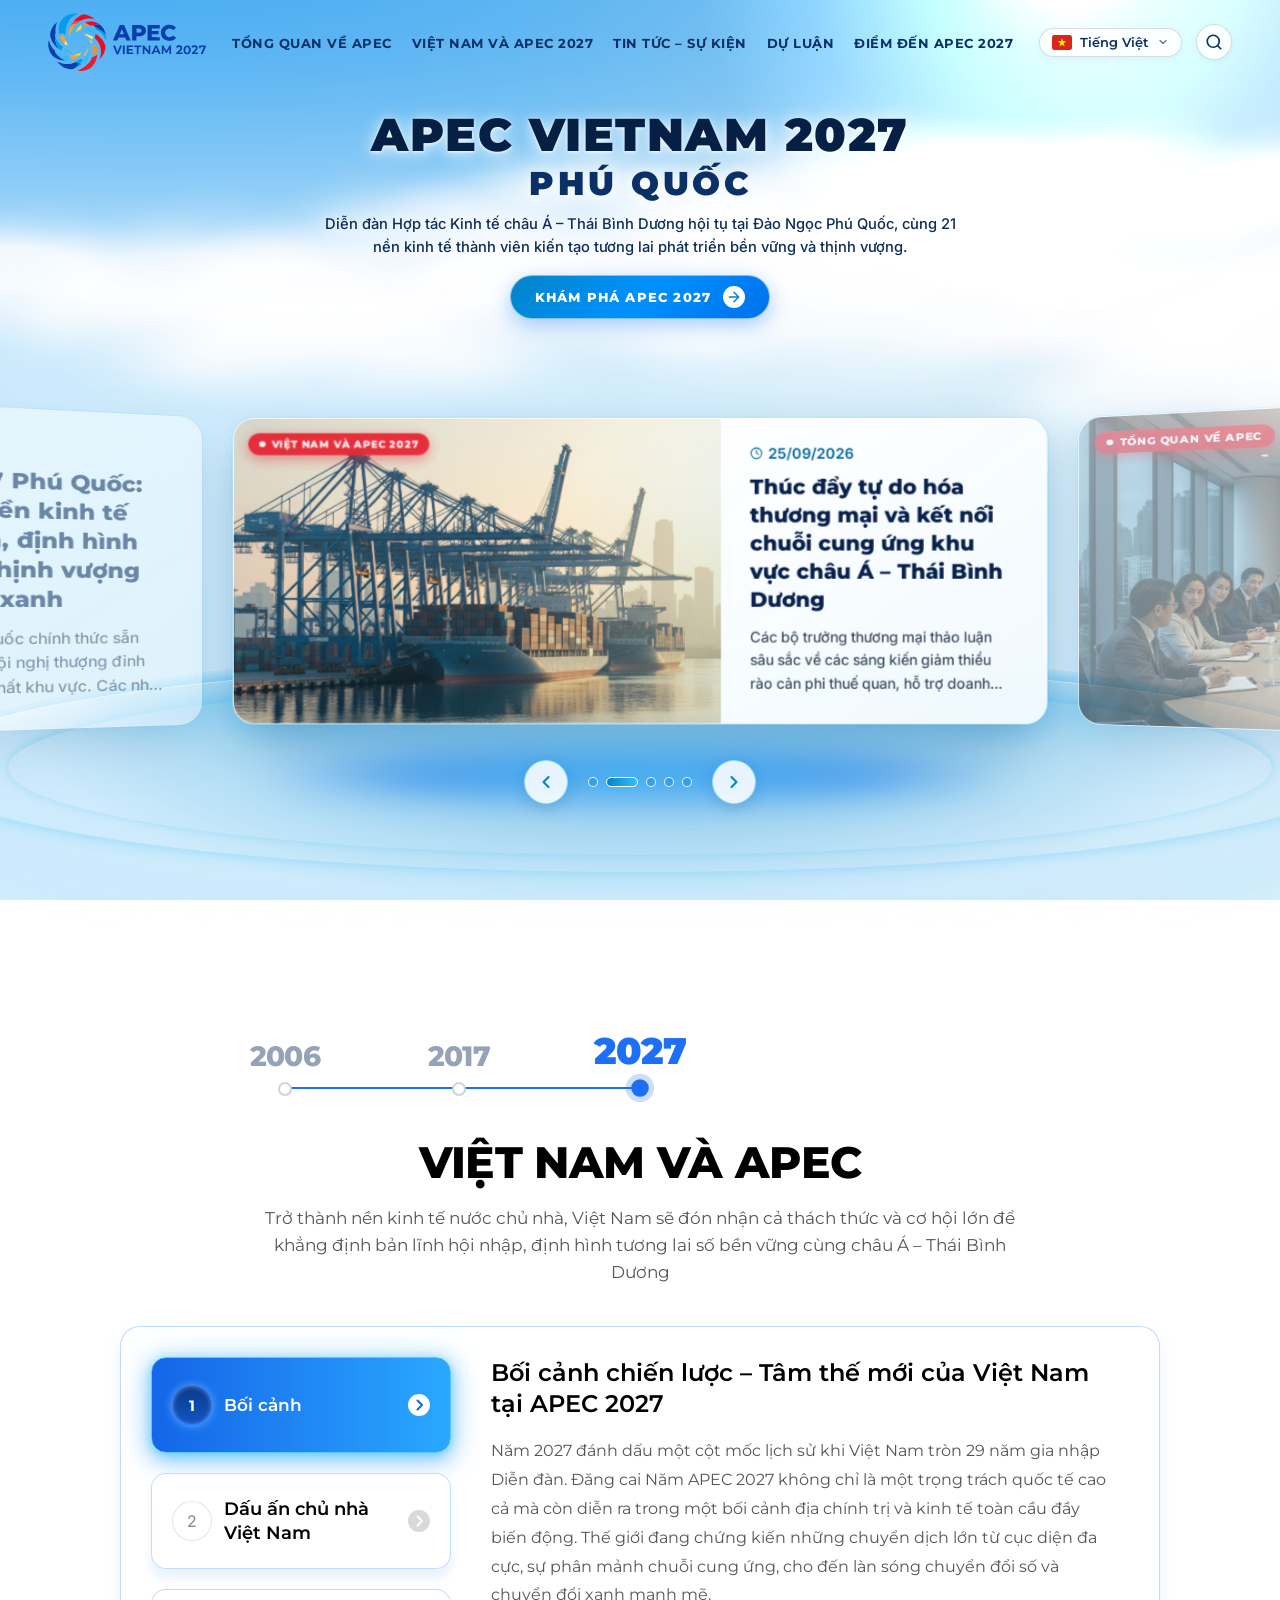
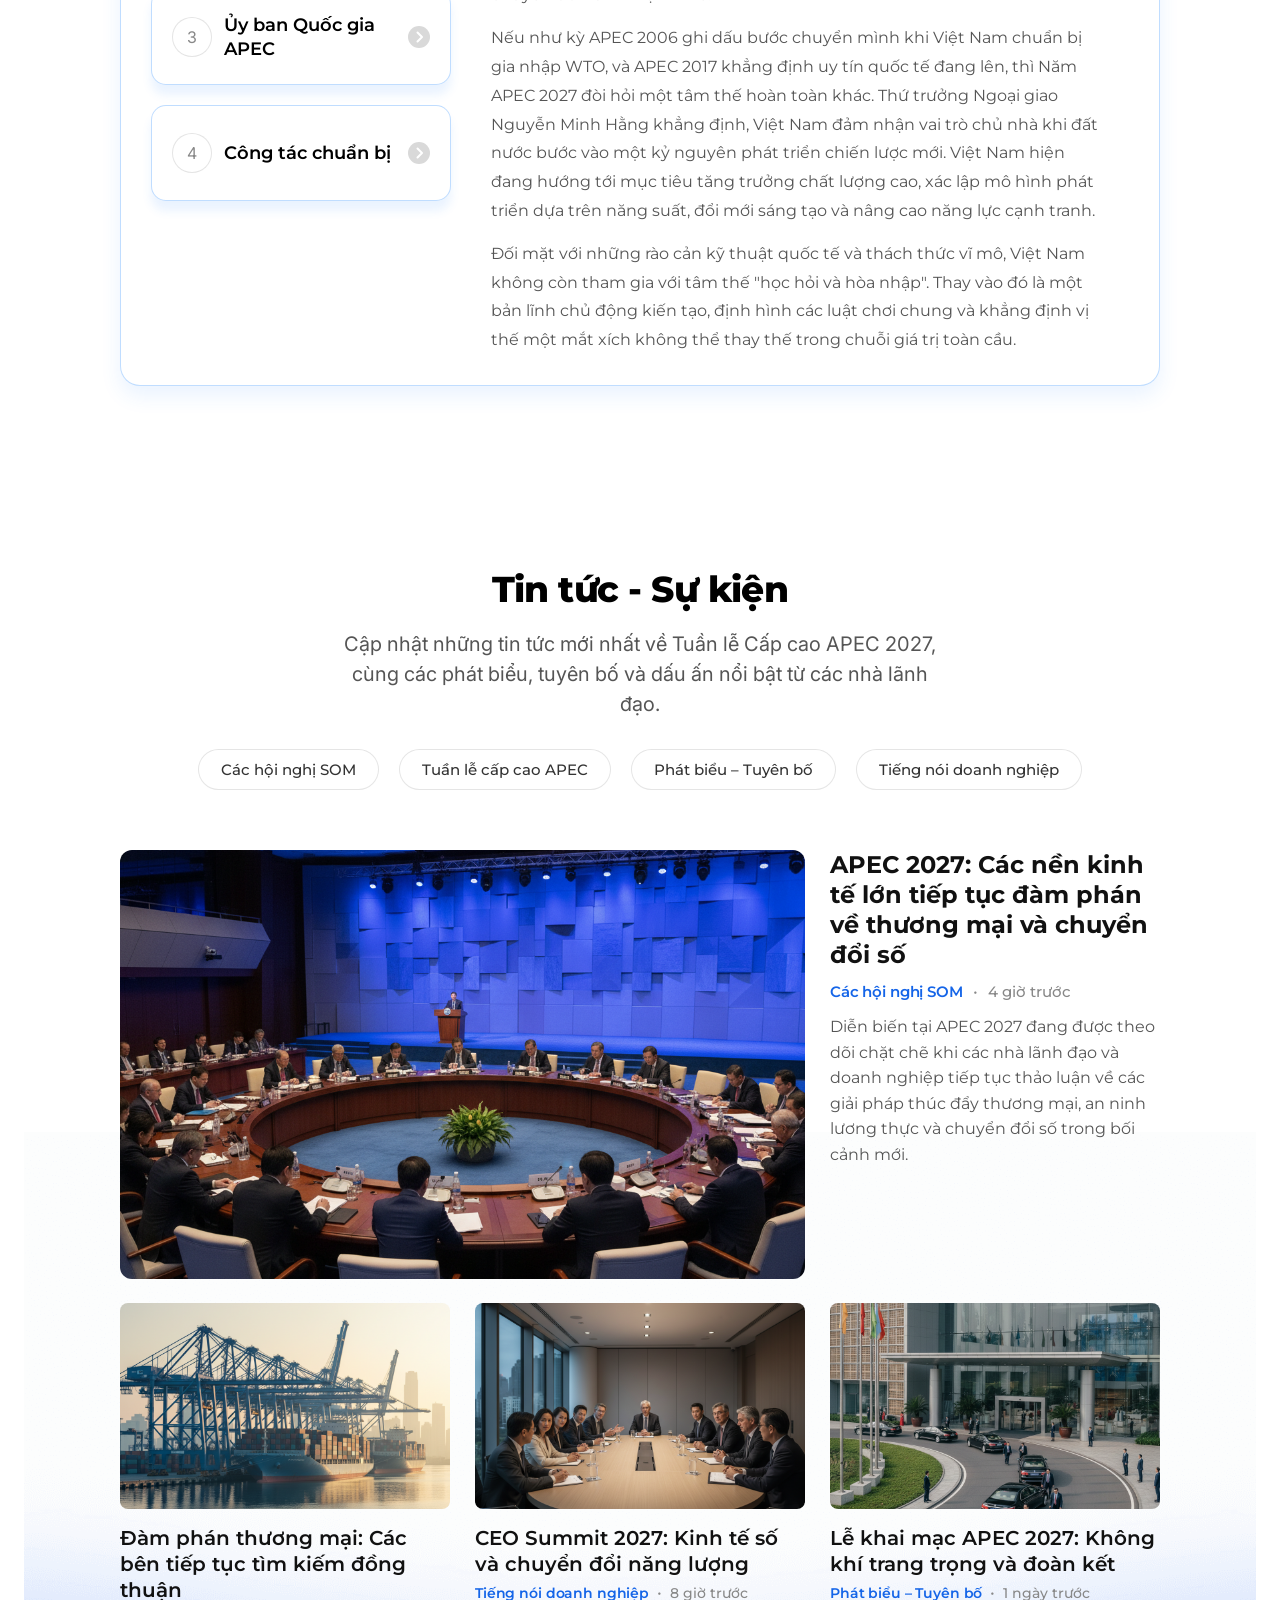
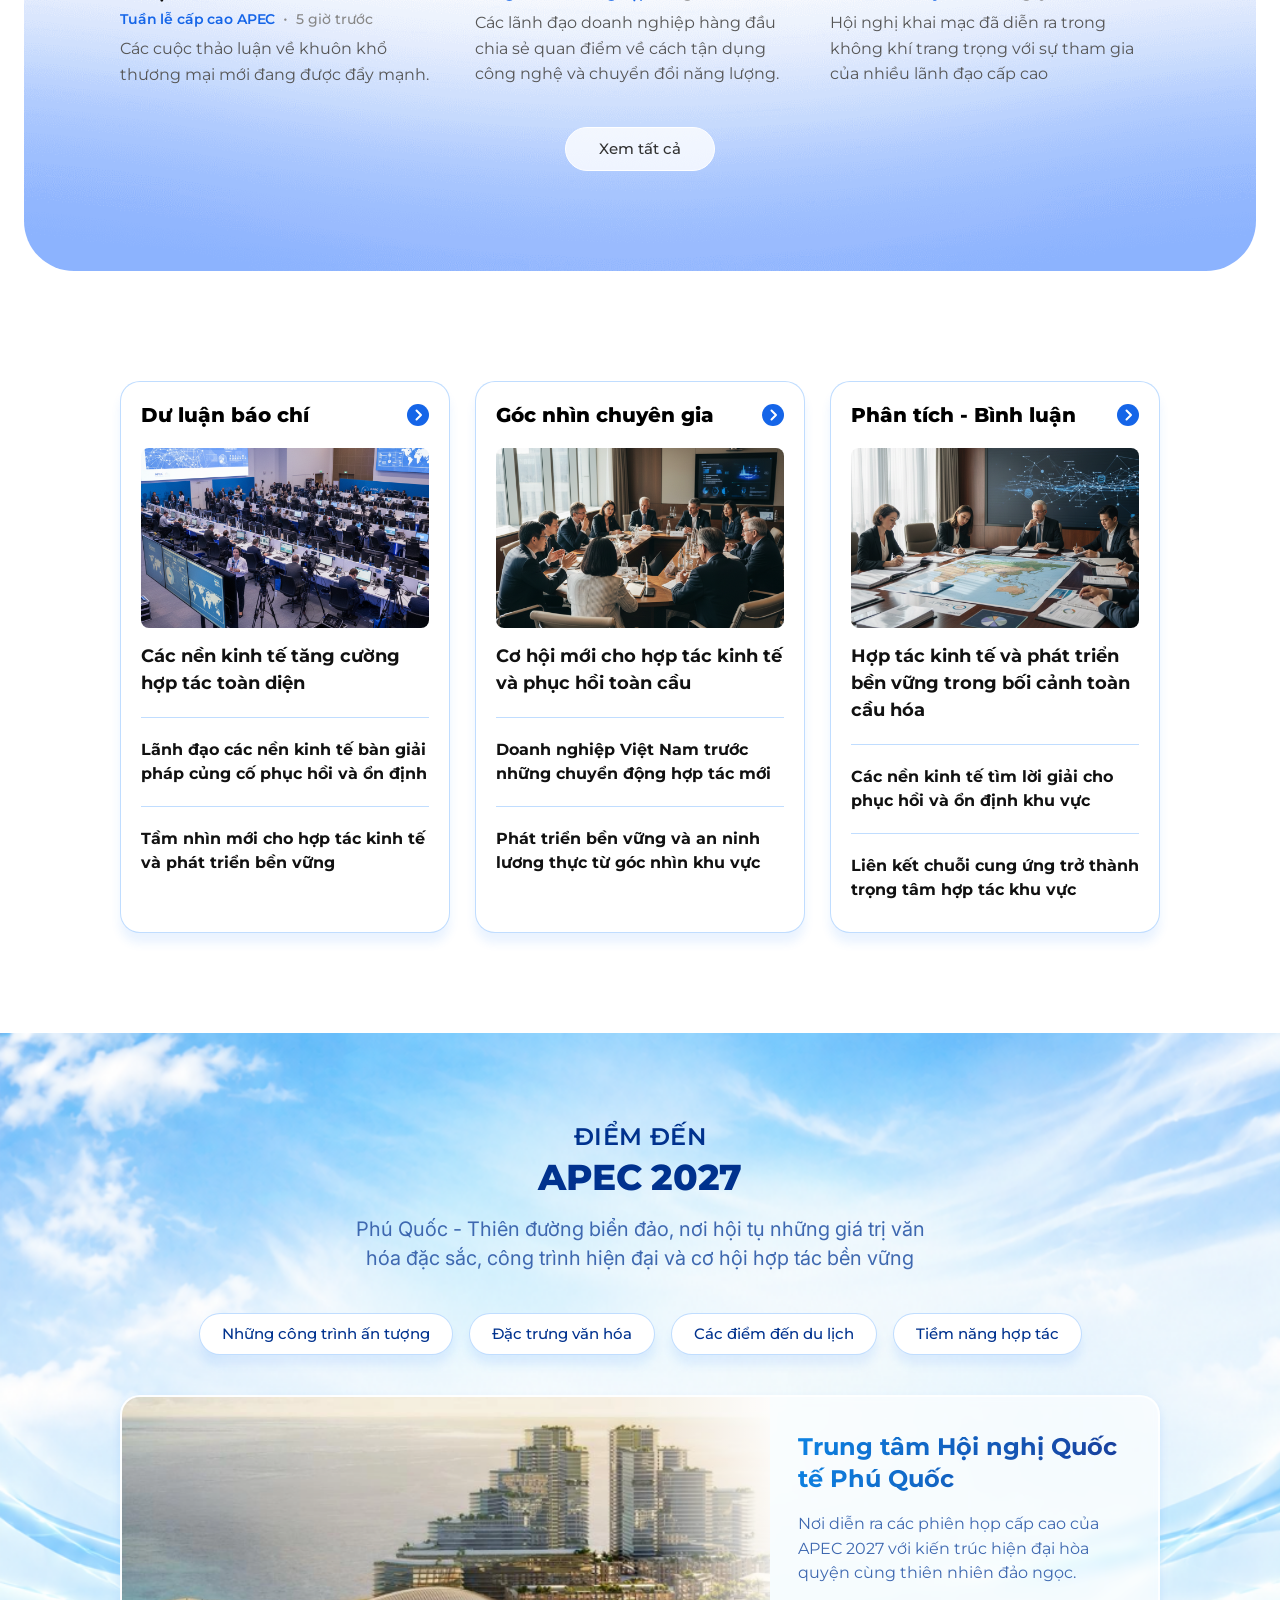
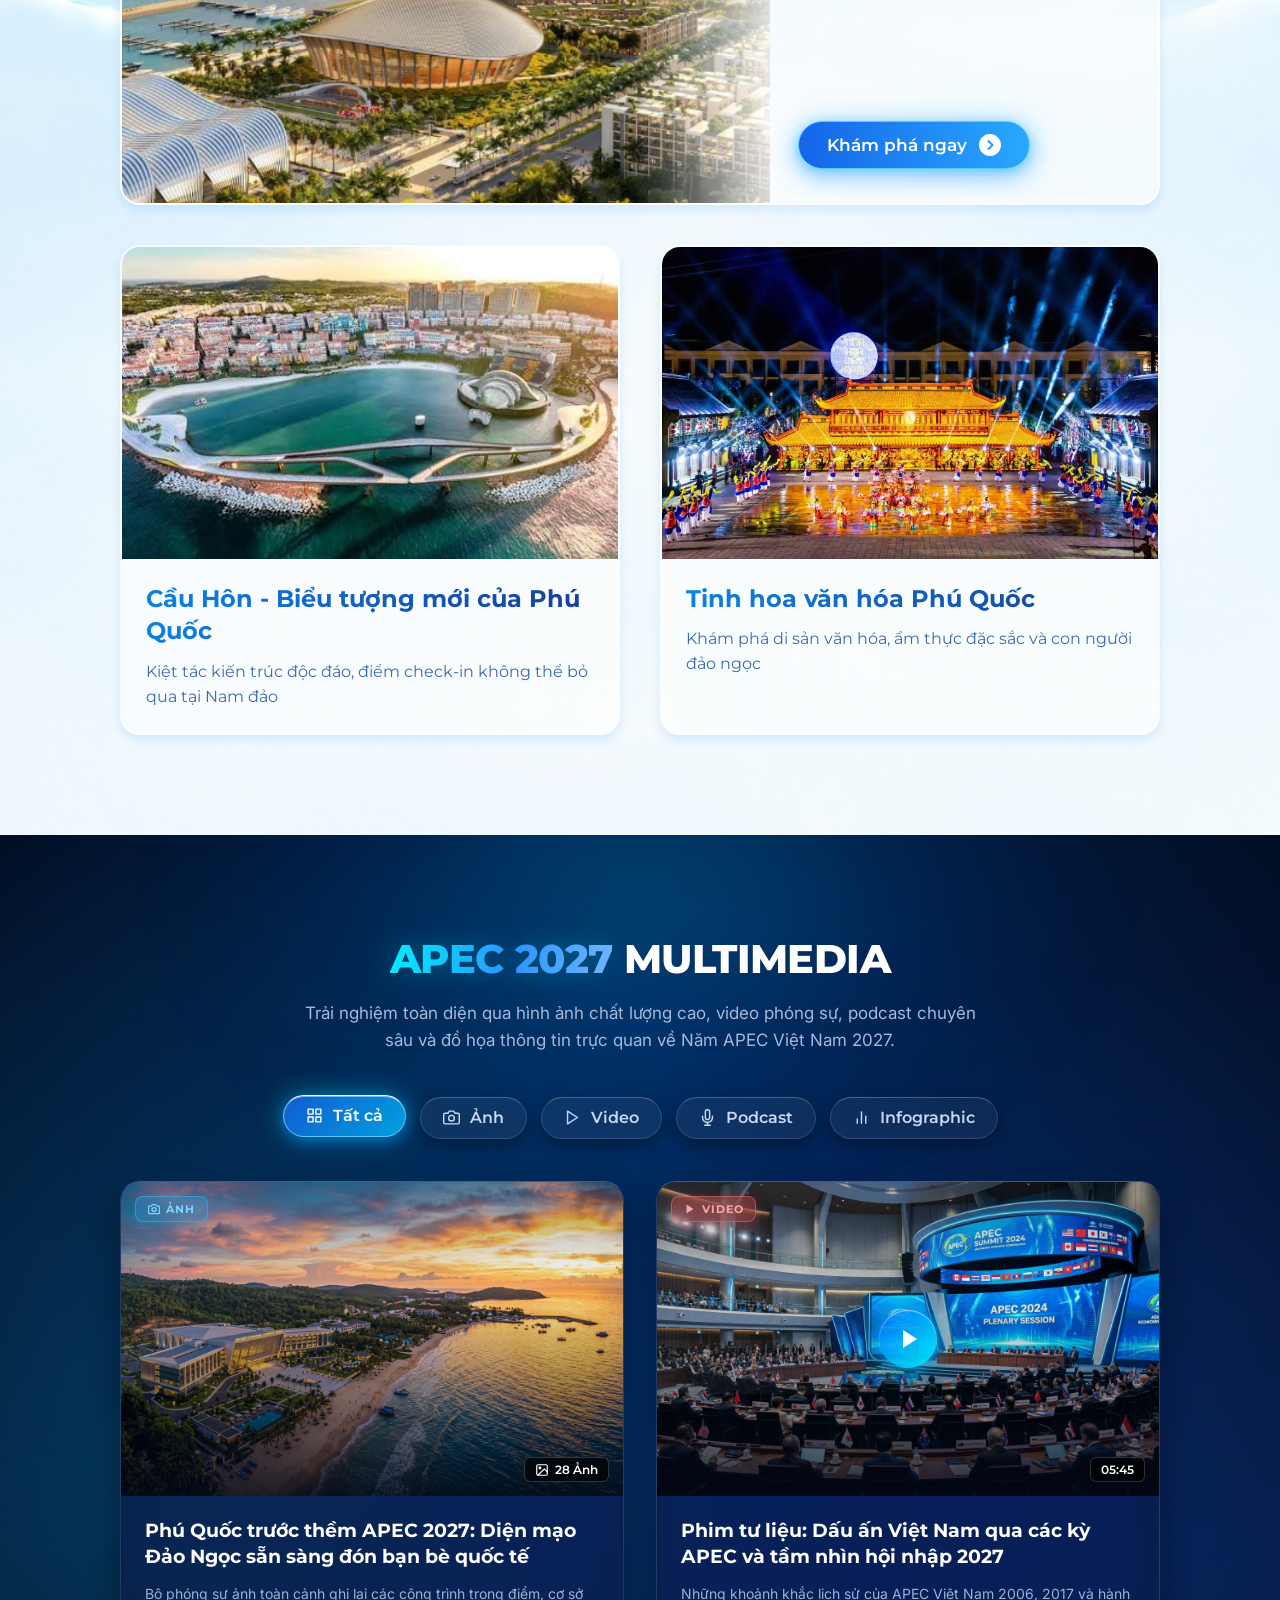
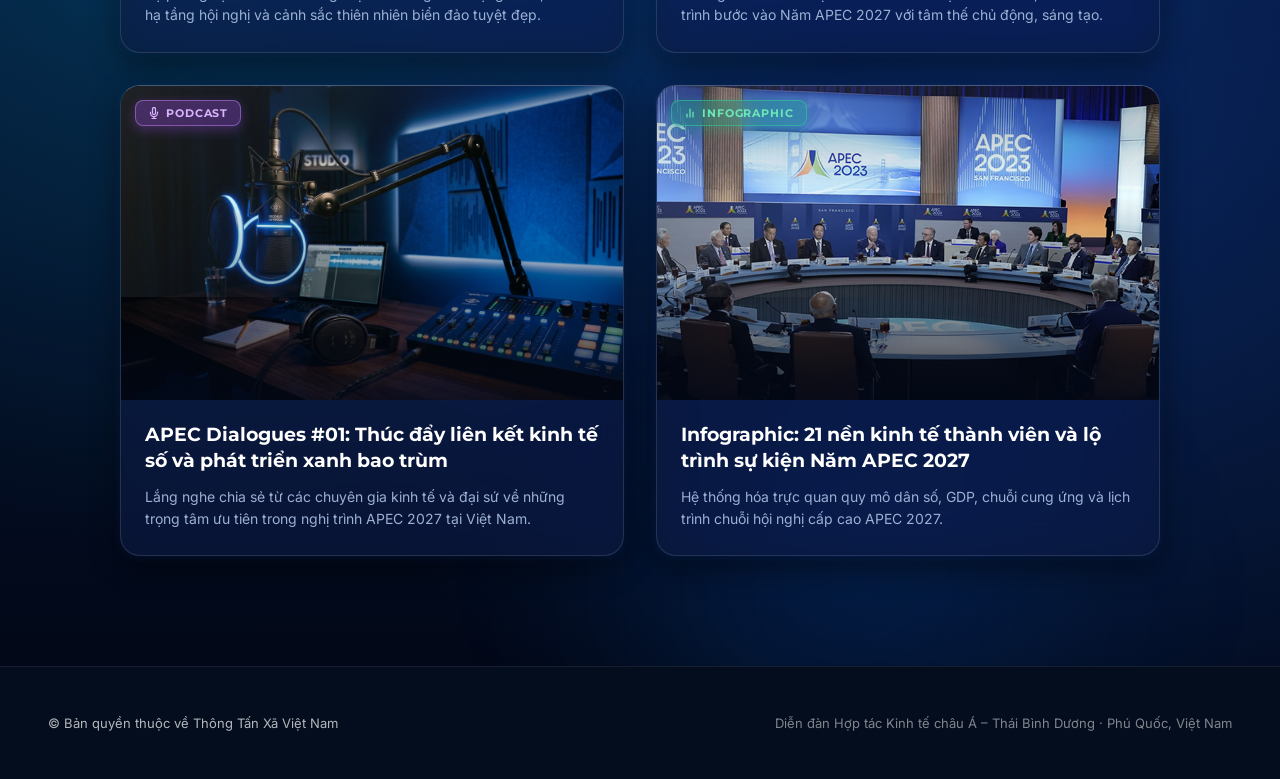
==== commit ca955cf5: "update html/css/js" ====
--- a/index.html
+++ b/index.html
@@ -31,7 +31,7 @@
   <link rel="stylesheet" href="css/main.css" />
   <link rel="stylesheet" href="css/hero.css" />
   <link rel="stylesheet" href="css/hero-v2.css" />
-  <link rel="stylesheet" href="css/vietnam-apec.css" />
+  <link rel="stylesheet" href="css/vietnam-apec.css?v=2027_fade" />
   <link rel="stylesheet" href="css/news-events.css" />
   <link rel="stylesheet" href="css/public-opinion.css" />
   <link rel="stylesheet" href="css/apec-destination.css" />
@@ -607,17 +607,37 @@
             </div>
           </div>
 
-          <h2 class="vn-section-title" id="vietnam-section-title">
-            VIỆT NAM VÀ APEC
-          </h2>
-
-          <p class="vn-section-desc" id="vn-section-desc"
-            data-i18n-vi="Trở thành nền kinh tế nước chủ nhà, Việt Nam sẽ đón nhận cả thách thức và cơ hội lớn để khẳng định bản lĩnh hội nhập, định hình tương lai số bền vững cùng châu Á – Thái Bình Dương"
-            data-i18n-en="As the host economy, Viet Nam will embrace both profound opportunities and pivotal challenges to assert its integration acumen, shaping a resilient and sustainable digital future alongside the Asia-Pacific.">
-            Trở thành nền kinh tế nước chủ nhà, Việt Nam sẽ đón nhận cả thách thức và cơ hội lớn
-            để khẳng định bản lĩnh hội nhập, định hình tương lai số bền vững cùng châu Á – Thái
-            Bình Dương
-          </p>
+          <!-- Host Year 2006 Header Info -->
+          <div class="vn-year-header-panel" id="vn-year-header-2006" data-year="2006">
+            <h2 class="vn-section-title">VIỆT NAM VÀ APEC</h2>
+            <p class="vn-section-desc"
+              data-i18n-vi="APEC 2006 tại Hà Nội đánh dấu bước ngoặt lịch sử khi Việt Nam lần đầu tiên đăng cai Diễn đàn, mở đường cho việc gia nhập WTO và khẳng định vị thế một nền kinh tế năng động, đổi mới."
+              data-i18n-en="APEC 2006 in Ha Noi marked a historic turning point as Viet Nam hosted the Forum for the first time, paving the path to WTO accession and asserting its stature as a dynamic, reform-minded economy.">
+              APEC 2006 tại Hà Nội đánh dấu bước ngoặt lịch sử khi Việt Nam lần đầu tiên đăng cai Diễn đàn, mở đường cho việc gia nhập WTO và khẳng định vị thế một nền kinh tế năng động, đổi mới.
+            </p>
+          </div>
+
+          <!-- Host Year 2017 Header Info -->
+          <div class="vn-year-header-panel" id="vn-year-header-2017" data-year="2017">
+            <h2 class="vn-section-title">VIỆT NAM VÀ APEC</h2>
+            <p class="vn-section-desc"
+              data-i18n-vi="APEC 2017 tại Đà Nẵng khẳng định tầm vóc đối ngoại chiến lược của Việt Nam: từ vị thế hội nhập chuyển sang chủ động dẫn dắt, khởi xướng Tầm nhìn APEC 2040 và củng cố hợp tác thương mại đa phương."
+              data-i18n-en="APEC 2017 in Da Nang reaffirmed Viet Nam's strategic diplomatic stature: transitioning from integration to proactive leadership, formulating the APEC Vision 2040 and reinforcing multilateral trade cooperation.">
+              APEC 2017 tại Đà Nẵng khẳng định tầm vóc đối ngoại chiến lược của Việt Nam: từ vị thế hội nhập chuyển sang chủ động dẫn dắt, khởi xướng Tầm nhìn APEC 2040 và củng cố hợp tác thương mại đa phương.
+            </p>
+          </div>
+
+          <!-- Host Year 2027 Header Info (Default Active) -->
+          <div class="vn-year-header-panel active" id="vn-year-header-2027" data-year="2027">
+            <h2 class="vn-section-title" id="vietnam-section-title">VIỆT NAM VÀ APEC</h2>
+            <p class="vn-section-desc" id="vn-section-desc"
+              data-i18n-vi="Trở thành nền kinh tế nước chủ nhà, Việt Nam sẽ đón nhận cả thách thức và cơ hội lớn để khẳng định bản lĩnh hội nhập, định hình tương lai số bền vững cùng châu Á – Thái Bình Dương"
+              data-i18n-en="As the host economy, Viet Nam will embrace both profound opportunities and pivotal challenges to assert its integration acumen, shaping a resilient and sustainable digital future alongside the Asia-Pacific.">
+              Trở thành nền kinh tế nước chủ nhà, Việt Nam sẽ đón nhận cả thách thức và cơ hội lớn
+              để khẳng định bản lĩnh hội nhập, định hình tương lai số bền vững cùng châu Á – Thái
+              Bình Dương
+            </p>
+          </div>
         </div>
 
         <!-- ======================= YEAR 2027 CONTENT ======================= -->
@@ -1859,7 +1879,7 @@
   <script src="js/config.js"></script>
   <script src="js/sky.js"></script>
   <script src="js/main-v2.js"></script>
-  <script src="js/vietnam-tabs.js"></script>
+  <script src="js/vietnam-tabs.js?v=2027_fade"></script>
   <script src="js/news-events.js"></script>
 
   <!-- Auto-populate 21 economies list in Section 2 -->
--- a/css/main.css
+++ b/css/main.css
@@ -54,13 +54,11 @@
   width: 100%;
   height: 100%;
   background:
-    radial-gradient(
-      circle at 72% 16%,
+    radial-gradient(circle at 72% 16%,
       rgba(255, 255, 255, 0.95) 0%,
       rgba(224, 242, 254, 0.82) 18%,
       rgba(56, 189, 248, 0.35) 45%,
-      transparent 70%
-    ),
+      transparent 70%),
     linear-gradient(180deg, #0284c7 0%, #38bdf8 26%, #7dd3fc 54%, #bae6fd 80%, #e0f2fe 100%);
   z-index: 1;
 }
@@ -139,12 +137,16 @@
     backdrop-filter 0.4s ease,
     -webkit-backdrop-filter 0.4s ease,
     box-shadow 0.4s ease;
+  border-bottom: 1px solid rgba(0, 0, 0, 0.1);
+  box-shadow: 0 5px 10px rgba(0, 0, 0, 0.1);
 }
 
 .main-header.is-transparent {
   background: transparent;
   backdrop-filter: none;
   -webkit-backdrop-filter: none;
+  border-bottom: none;
+  box-shadow: none;
 }
 
 .header-left {
@@ -727,4 +729,4 @@
     width: 90px;
     height: 60px;
   }
-}
+}
